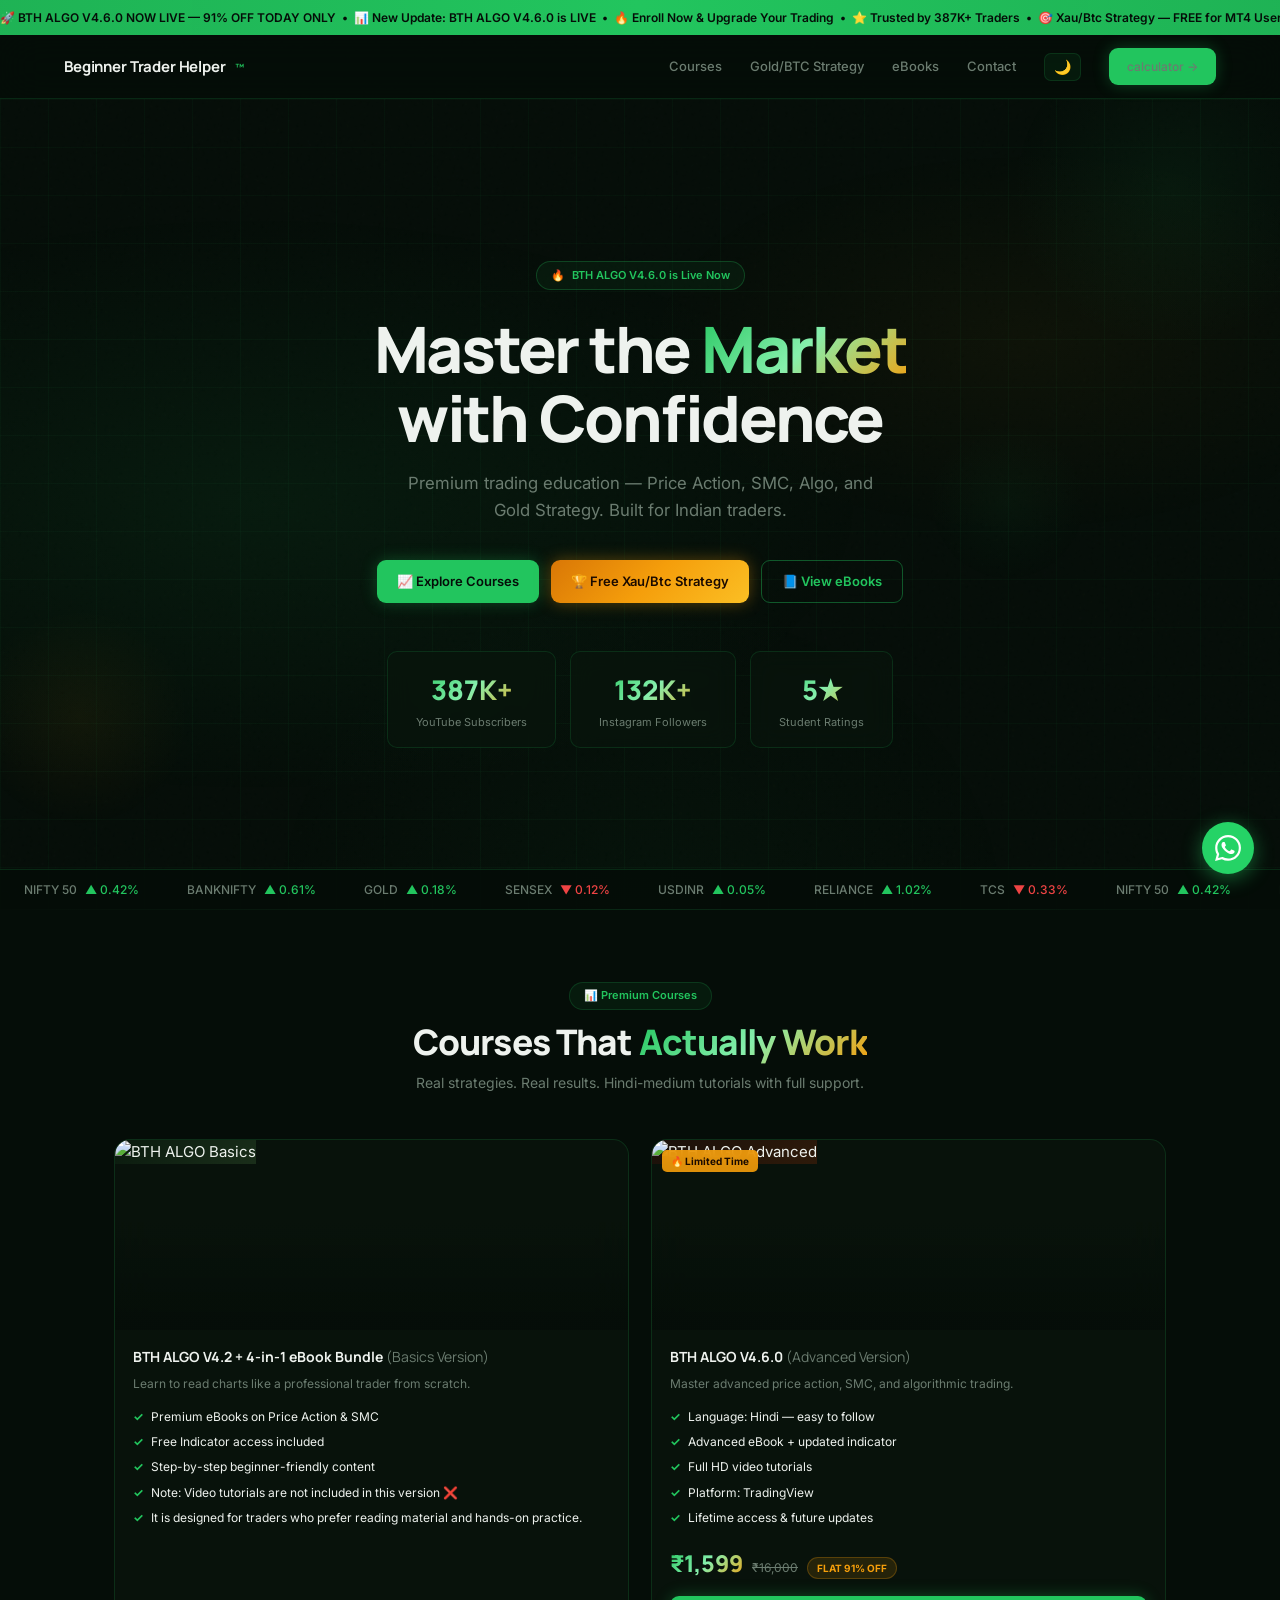
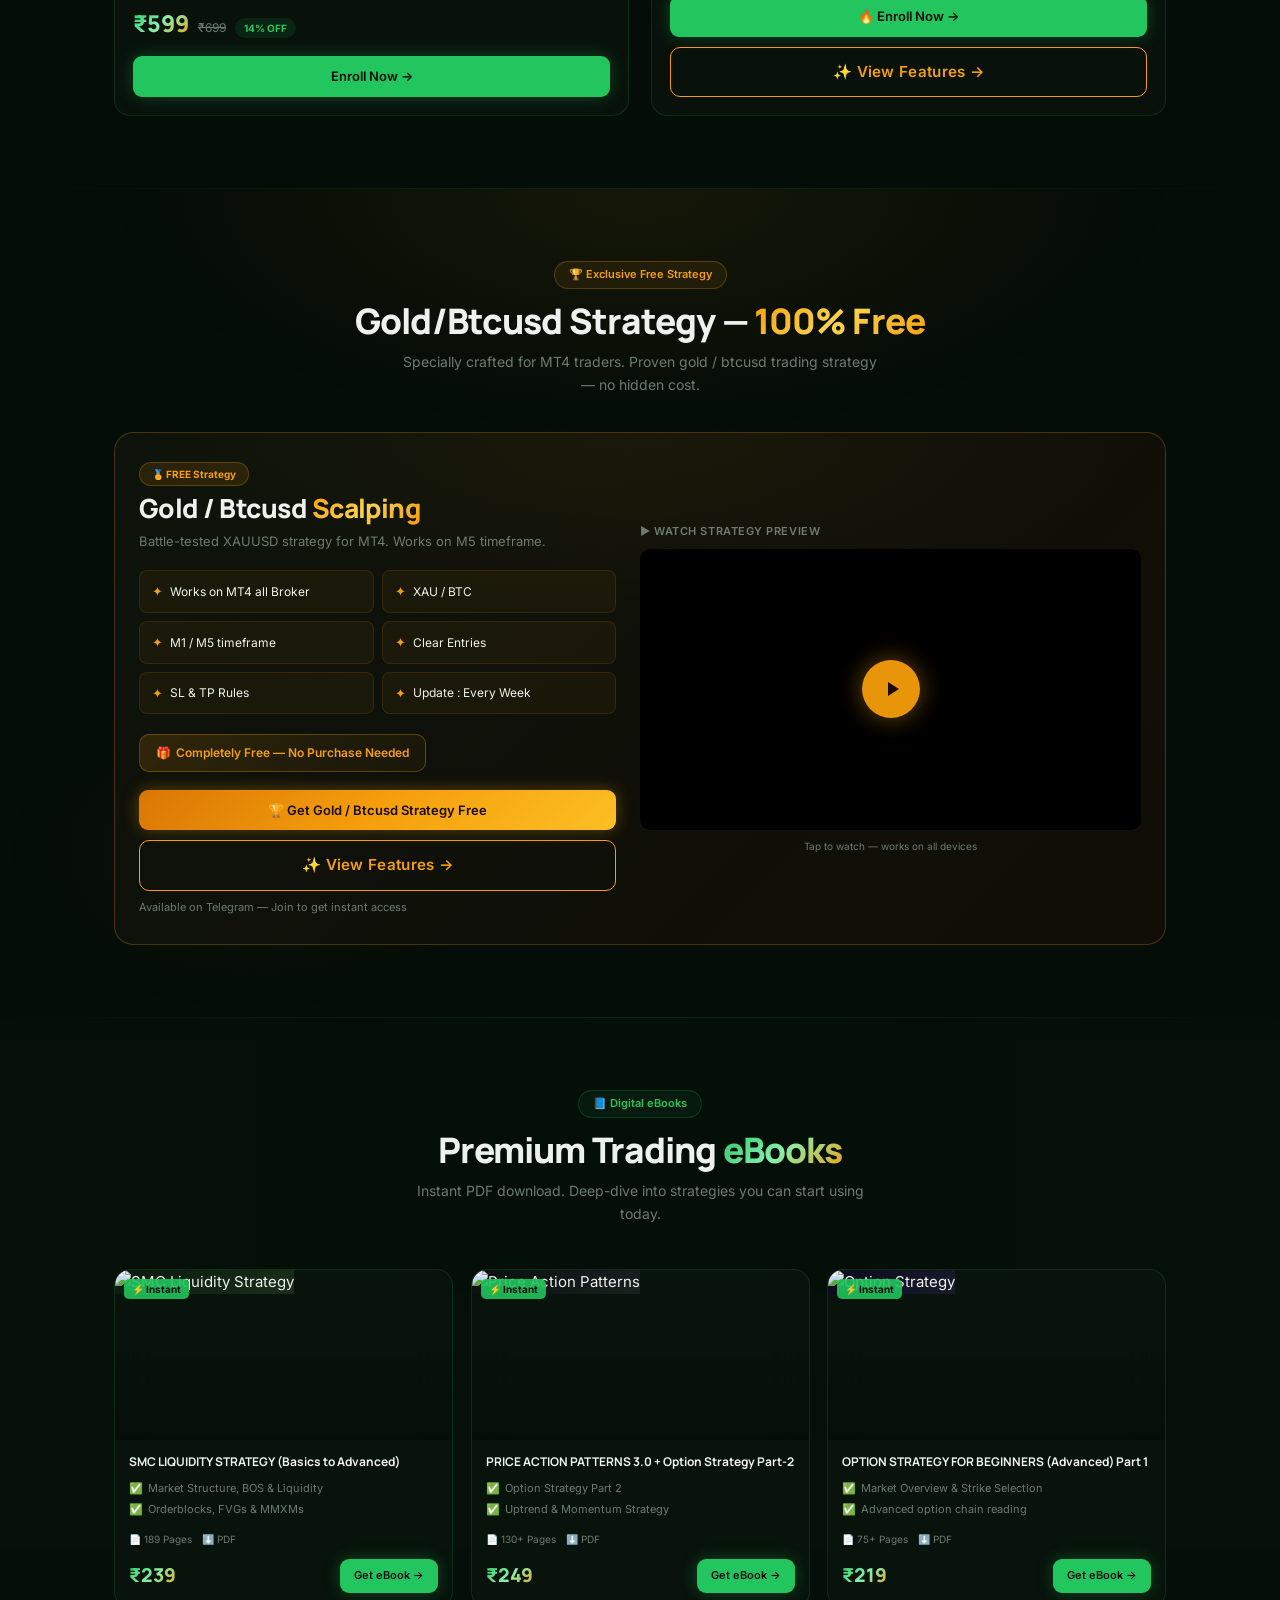
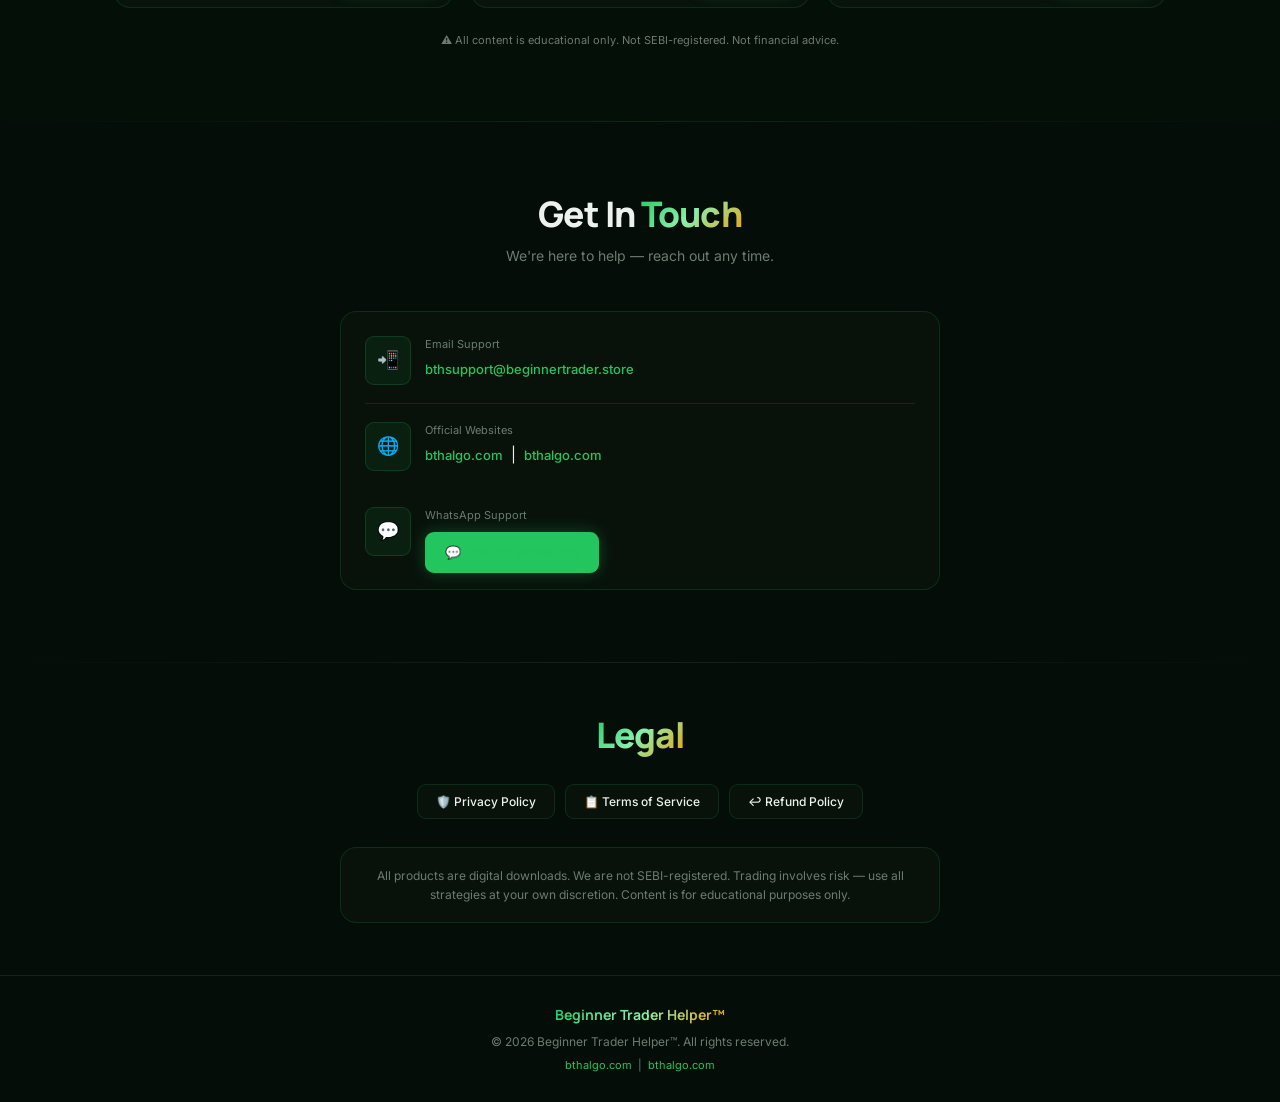
==== index.html @ bdf82eab "Update index.html" ====
<!DOCTYPE html>
<html lang="en" class="dark">
<head>
<meta charset="UTF-8">
<meta name="viewport" content="width=device-width, initial-scale=1.0, viewport-fit=cover">
<title>Beginner Trader Helper™ - Master the Market</title>
<meta name="description" content="Learn trading with premium courses and eBooks. Master Price Action, SMC strategies, and algo trading.">
<link rel="preconnect" href="https://fonts.googleapis.com">
<link href="https://fonts.googleapis.com/css2?family=Inter:wght@300;400;500;600;700;800&family=Manrope:wght@400;500;600;700;800&display=swap" rel="stylesheet">

<!-- Open Graph / Facebook -->
<meta property="og:type" content="website">
<meta property="og:url" content="https://bthalgo.com/">
<meta property="og:title" content="Beginner Trader Helper™ - Master the Market">
<meta property="og:description" content="Learn trading with premium courses and eBooks. Master Price Action, SMC strategies, and algo trading.">
<meta property="og:image" content="https://bthalgo.com/images/thumbnail.png">

<!-- Twitter -->
<meta property="twitter:card" content="summary_large_image">
<meta property="twitter:url" content="https://bthalgo.com/">
<meta property="twitter:title" content="Beginner Trader Helper™ - Master the Market">
<meta property="twitter:description" content="Learn trading with premium courses and eBooks. Master Price Action, SMC strategies, and algo trading.">
<meta property="twitter:image" content="https://bthalgo.com/images/thumbnail.png">

<style>
:root {
  --bg: #050d08;
  --bg2: #071009;
  --card: rgba(10,22,14,0.7);
  --border: rgba(34,197,94,0.15);
  --border-hover: rgba(34,197,94,0.4);
  --green: #22c55e;
  --green-dim: rgba(34,197,94,0.08);
  --green-glow: rgba(34,197,94,0.3);
  --gold: #f59e0b;
  --gold-dim: rgba(245,158,11,0.1);
  --gold-glow: rgba(245,158,11,0.35);
  --text: #eef2ee;
  --muted: #6b7c70;
  --radius: 1rem;
  --font-display: 'Manrope', sans-serif;
  --font-body: 'Inter', sans-serif;
}
*, *::before, *::after { box-sizing: border-box; margin: 0; padding: 0; }
html { scroll-behavior: smooth; }
body {
  background: var(--bg);
  color: var(--text);
  font-family: var(--font-body);
  font-size: 15px;
  line-height: 1.6;
  overflow-x: hidden;
}

/* ========= NOISE GRAIN OVERLAY ========= */
body::before {
  content:'';
  position: fixed;
  inset: 0;
  background-image: url("data:image/svg+xml,%3Csvg viewBox='0 0 256 256' xmlns='http://www.w3.org/2000/svg'%3E%3Cfilter id='noise'%3E%3CfeTurbulence type='fractalNoise' baseFrequency='0.9' numOctaves='4' stitchTiles='stitch'/%3E%3C/filter%3E%3Crect width='100%25' height='100%25' filter='url(%23noise)' opacity='0.035'/%3E%3C/svg%3E");
  pointer-events: none;
  z-index: 0;
  opacity: 0.5;
}

/* ========= GRID LINES BG ========= */
.grid-bg {
  background-image: linear-gradient(rgba(34,197,94,0.04) 1px, transparent 1px), linear-gradient(90deg, rgba(34,197,94,0.04) 1px, transparent 1px);
  background-size: 48px 48px;
}

/* ========= SCROLLBAR ========= */
::-webkit-scrollbar { width: 4px; }
::-webkit-scrollbar-track { background: var(--bg); }
::-webkit-scrollbar-thumb { background: var(--green); border-radius: 2px; }

/* ========= TYPOGRAPHY ========= */
.font-display { font-family: var(--font-display); }
.gradient-text {
  background: linear-gradient(135deg, var(--green), #86efac, var(--gold));
  -webkit-background-clip: text;
  background-clip: text;
  color: transparent;
}
.gold-text {
  background: linear-gradient(135deg, var(--gold), #fcd34d, #f59e0b);
  -webkit-background-clip: text;
  background-clip: text;
  color: transparent;
}

/* ========= ANNOUNCEMENT BAR ========= */
.ann-bar {
  background: linear-gradient(90deg, rgba(34,197,94,0.9), rgba(34,197,94,1), rgba(34,197,94,0.9));
  padding: 8px 0;
  font-size: 12px;
  font-weight: 600;
  color: #050d08;
  overflow: hidden;
  position: relative;
  z-index: 100;
}
.marquee-track {
  display: flex;
  animation: marquee 22s linear infinite;
  white-space: nowrap;
  width: max-content;
}
@keyframes marquee { from { transform: translateX(0); } to { transform: translateX(-50%); } }

/* ========= NAV ========= */
nav {
  position: sticky;
  top: 0;
  z-index: 90;
  background: rgba(5,13,8,0.85);
  backdrop-filter: blur(20px);
  -webkit-backdrop-filter: blur(20px);
  border-bottom: 1px solid var(--border);
}
.nav-inner {
  max-width: 1200px;
  margin: 0 auto;
  padding: 13px 24px;
  display: flex;
  align-items: center;
  justify-content: space-between;
}
.logo {
  font-family: var(--font-display);
  font-size: 15px;
  font-weight: 700;
  letter-spacing: -0.01em;
  text-decoration: none;
  display: flex;
  align-items: center;
  gap: 8px;
}
.logo-img {
  width: 32px;
  height: 32px;
  border-radius: 50%;
  object-fit: cover;
  border: 1px solid rgba(34,197,94,0.3);
  flex-shrink: 0;
}
.nav-links { display: flex; align-items: center; gap: 28px; }
.nav-links a { color: var(--muted); text-decoration: none; font-size: 13px; font-weight: 500; transition: color 0.2s; }
.nav-links a:hover { color: var(--green); }
.hamburger { display: none; background: none; border: 1px solid var(--border); padding: 7px 10px; border-radius: 8px; cursor: pointer; color: var(--text); font-size: 16px; }
.mobile-menu { display: none; flex-direction: column; gap: 14px; padding: 14px 24px 18px; border-top: 1px solid var(--border); }
.mobile-menu.open { display: flex; }
.mobile-menu a { color: var(--muted); text-decoration: none; font-size: 14px; }

/* ========= BUTTONS ========= */
.btn-primary {
  display: inline-flex; align-items: center; justify-content: center; gap: 7px;
  background: var(--green); color: #050d08;
  border: none; border-radius: 9px; padding: 10px 20px;
  font-family: var(--font-body); font-size: 13px; font-weight: 600;
  cursor: pointer; text-decoration: none;
  transition: all 0.25s cubic-bezier(0.34,1.56,0.64,1);
  box-shadow: 0 0 16px rgba(34,197,94,0.3);
}
.btn-primary:hover { transform: translateY(-2px) scale(1.02); box-shadow: 0 0 32px rgba(34,197,94,0.5); }
.btn-outline {
  display: inline-flex; align-items: center; justify-content: center; gap: 7px;
  background: transparent; color: var(--green);
  border: 1px solid rgba(34,197,94,0.4); border-radius: 9px; padding: 10px 20px;
  font-family: var(--font-body); font-size: 13px; font-weight: 600;
  cursor: pointer; text-decoration: none;
  transition: all 0.25s;
}
.btn-outline:hover { background: rgba(34,197,94,0.08); border-color: var(--green); transform: translateY(-2px); }
.btn-gold {
  display: inline-flex; align-items: center; justify-content: center; gap: 7px;
  background: linear-gradient(135deg, #d97706, #f59e0b, #fbbf24);
  color: #1a0a00; border: none; border-radius: 9px; padding: 10px 20px;
  font-family: var(--font-body); font-size: 13px; font-weight: 600;
  cursor: pointer; text-decoration: none;
  transition: all 0.25s cubic-bezier(0.34,1.56,0.64,1);
  box-shadow: 0 0 16px rgba(245,158,11,0.35);
  width: 100%;
}
.btn-gold:hover { transform: translateY(-2px) scale(1.02); box-shadow: 0 0 32px rgba(245,158,11,0.6); }

/* ========= GLASS CARD ========= */
.glass {
  background: var(--card);
  backdrop-filter: blur(20px);
  -webkit-backdrop-filter: blur(20px);
  border: 1px solid var(--border);
  border-radius: var(--radius);
}
.glass-hover {
  background: var(--card);
  backdrop-filter: blur(20px);
  -webkit-backdrop-filter: blur(20px);
  border: 1px solid var(--border);
  border-radius: var(--radius);
  transition: all 0.4s cubic-bezier(0.25,0.46,0.45,0.94);
  will-change: transform;
}
.glass-hover:hover {
  border-color: var(--border-hover);
  transform: translateY(-5px);
  box-shadow: 0 16px 48px rgba(34,197,94,0.12), 0 0 0 1px rgba(34,197,94,0.08);
}

/* ========= SECTION ========= */
.section { padding: 72px 0; position: relative; }
.section-inner { max-width: 1100px; margin: 0 auto; padding: 0 24px; }
.section-title {
  font-family: var(--font-display);
  font-size: clamp(1.6rem, 3.5vw, 2.2rem);
  font-weight: 800;
  margin-bottom: 10px;
  line-height: 1.15;
  letter-spacing: -0.025em;
}
.section-sub { color: var(--muted); font-size: 14px; max-width: 480px; }

/* ========= HERO ========= */
.hero {
  position: relative;
  min-height: 90vh;
  display: flex;
  align-items: center;
  justify-content: center;
  overflow: hidden;
}
.hero-mesh {
  position: absolute; inset: 0; z-index: 0;
  background:
    radial-gradient(ellipse 80% 60% at 20% 50%, rgba(34,197,94,0.07) 0%, transparent 60%),
    radial-gradient(ellipse 50% 40% at 80% 30%, rgba(245,158,11,0.04) 0%, transparent 60%),
    radial-gradient(ellipse 60% 80% at 50% 100%, rgba(34,197,94,0.03) 0%, transparent 50%);
}
.orb {
  position: absolute; border-radius: 50%; pointer-events: none;
  animation: float-orb 8s ease-in-out infinite;
}
.orb1 { width: 320px; height: 320px; top:-70px; right:-50px; background: radial-gradient(circle, rgba(34,197,94,0.06), transparent 70%); animation-delay: 0s; }
.orb2 { width: 220px; height: 220px; bottom: 10%; left: -30px; background: radial-gradient(circle, rgba(245,158,11,0.05), transparent 70%); animation-delay: -3s; }
.orb3 { width: 160px; height: 160px; top:40%; right: 15%; background: radial-gradient(circle, rgba(34,197,94,0.04), transparent 70%); animation-delay: -5s; }
@keyframes float-orb {
  0%,100% { transform: translateY(0) scale(1); }
  33% { transform: translateY(-18px) scale(1.03); }
  66% { transform: translateY(8px) scale(0.97); }
}
.ticker-strip {
  position: absolute; bottom: 0; left: 0; right: 0;
  background: rgba(5,13,8,0.9); border-top: 1px solid var(--border);
  padding: 10px 0; overflow: hidden;
}
.ticker-inner { display: flex; animation: marquee 18s linear infinite; width: max-content; white-space: nowrap; }
.ticker-item { display: inline-flex; align-items: center; gap: 8px; padding: 0 24px; font-size: 12px; font-weight: 500; color: var(--muted); }
.ticker-item .up { color: var(--green); }
.ticker-item .down { color: #ef4444; }

.hero-content { position: relative; z-index: 2; text-align: center; padding: 0 24px; max-width: 780px; }
.badge-new {
  display: inline-flex; align-items: center; gap: 7px;
  border: 1px solid rgba(34,197,94,0.25);
  background: rgba(34,197,94,0.06);
  border-radius: 100px; padding: 5px 14px;
  font-size: 11px; font-weight: 600; color: var(--green);
  margin-bottom: 24px;
  animation: pulse-badge 3s ease-in-out infinite;
}
@keyframes pulse-badge {
  0%,100% { box-shadow: 0 0 0 0 rgba(34,197,94,0.25); }
  50% { box-shadow: 0 0 0 6px rgba(34,197,94,0); }
}
.hero-h1 {
  font-family: var(--font-display);
  font-size: clamp(2.2rem, 5.5vw, 4rem);
  font-weight: 800;
  line-height: 1.08;
  letter-spacing: -0.035em;
  margin-bottom: 18px;
}
.hero-sub {
  font-size: clamp(0.9rem, 2vw, 1.05rem);
  color: var(--muted);
  font-weight: 400;
  margin-bottom: 12px;
  max-width: 500px;
  margin-left: auto; margin-right: auto;
}
.hero-quote { font-size: 13px; color: var(--muted); font-style: italic; margin-bottom: 36px; opacity: 0.75; }
.hero-ctas { display: flex; flex-wrap: wrap; gap: 12px; justify-content: center; margin-bottom: 48px; }
.hero-stats { display: flex; flex-wrap: wrap; gap: 14px; justify-content: center; }
.stat-card {
  background: rgba(10,22,14,0.55);
  border: 1px solid var(--border);
  border-radius: 10px;
  padding: 16px 28px;
  text-align: center;
  backdrop-filter: blur(12px);
  -webkit-backdrop-filter: blur(12px);
}
.stat-num { font-family: var(--font-display); font-size: 1.7rem; font-weight: 800; }
.stat-label { font-size: 11px; color: var(--muted); margin-top: 2px; }

/* ========= COURSES ========= */
.courses-grid {
  display: grid;
  grid-template-columns: repeat(2, 1fr);
  gap: 22px;
  margin-top: 44px;
}
.course-card { display: flex; flex-direction: column; overflow: hidden; }
.course-img { position: relative; overflow: hidden; height: 190px; }
.course-img img { width: 100%; height: 100%; object-fit: cover; transition: transform 0.5s ease; }
.course-card:hover .course-img img { transform: scale(1.05); }
.course-img::after { content:''; position:absolute; inset:0; background:linear-gradient(to top, rgba(5,13,8,0.9) 0%, transparent 60%); }
.course-badge {
  position: absolute; top: 10px; left: 10px; z-index: 1;
  background: rgba(245,158,11,0.9); color: #1a0a00;
  border-radius: 5px; padding: 3px 9px; font-size: 10px; font-weight: 700;
  backdrop-filter: blur(4px);
}
.course-body { padding: 18px; flex: 1; display: flex; flex-direction: column; }
.course-title { font-family: var(--font-display); font-size: 14px; font-weight: 700; margin-bottom: 7px; line-height: 1.35; }
.course-desc { font-size: 12px; color: var(--muted); margin-bottom: 14px; }
.feature-list { list-style: none; margin-bottom: 18px; display: flex; flex-direction: column; gap: 6px; }
.feature-list li { font-size: 12px; display: flex; gap: 7px; align-items: flex-start; }
.feature-list li::before { content:'✓'; color: var(--green); font-weight: 700; flex-shrink: 0; }
.price-row { margin-top: auto; display: flex; align-items: baseline; gap: 9px; margin-bottom: 14px; flex-wrap: wrap; }
.price-now { font-family: var(--font-display); font-size: 1.45rem; font-weight: 800; }
.price-old { font-size: 12px; color: var(--muted); text-decoration: line-through; }
.discount-pill { background: rgba(34,197,94,0.1); color: var(--green); border-radius: 100px; padding: 2px 9px; font-size: 10px; font-weight: 700; }

/* ========= GOLD FREE SECTION ========= */
.gold-section { padding: 72px 0; position: relative; overflow: hidden; }
.gold-bg {
  position: absolute; inset: 0; z-index: 0;
  background:
    radial-gradient(ellipse 70% 50% at 50% 0%, rgba(245,158,11,0.07) 0%, transparent 60%),
    radial-gradient(ellipse 40% 40% at 20% 80%, rgba(245,158,11,0.04) 0%, transparent 50%);
}
.gold-card {
  background: linear-gradient(135deg, rgba(15,20,12,0.9), rgba(18,14,8,0.9));
  border: 1px solid rgba(245,158,11,0.25);
  border-radius: 1.2rem;
  overflow: hidden;
  position: relative;
  transition: all 0.4s ease;
}
.gold-card::before {
  content:'';
  position: absolute; inset: 0;
  background: radial-gradient(ellipse 80% 60% at 50% 0%, rgba(245,158,11,0.05) 0%, transparent 60%);
  pointer-events: none;
}
.gold-card:hover { border-color: rgba(245,158,11,0.4); box-shadow: 0 16px 48px rgba(245,158,11,0.1); transform: translateY(-3px); }
.gold-tag {
  display: inline-flex; align-items: center; gap: 5px;
  background: rgba(245,158,11,0.12); border: 1px solid rgba(245,158,11,0.25);
  border-radius: 100px; padding: 3px 12px; font-size: 10px; font-weight: 700; color: var(--gold);
  margin-bottom: 7px;
}
.gold-title { font-family: var(--font-display); font-size: clamp(1.25rem,2.5vw,1.65rem); font-weight: 800; line-height: 1.15; letter-spacing: -0.02em; }
.gold-desc { font-size: 13px; color: var(--muted); margin: 8px 0 0; }

/* ========= GOLD CARD INNER GRID ========= */
.gold-inner-grid {
  display: grid;
  grid-template-columns: 1fr 1fr;
  gap: 0;
}
.gold-left { padding: 28px 24px; }
.gold-right { padding: 24px 24px 24px 0; display: flex; flex-direction: column; justify-content: center; }

.video-container {
  position: relative; width: 100%;
  border-radius: 10px; overflow: hidden;
  background: #000;
  aspect-ratio: 16 / 9;
}
.video-thumbnail { position: relative; cursor: pointer; width: 100%; height: 100%; }
.video-thumbnail img {
  width: 100%; height: 100%; object-fit: cover;
  display: block;
  transition: transform 0.3s ease, brightness 0.3s ease;
}
.video-thumbnail:hover img { transform: scale(1.02); filter: brightness(0.8); }
.play-btn {
  position: absolute; top: 50%; left: 50%; transform: translate(-50%,-50%);
  width: 58px; height: 58px; border-radius: 50%;
  background: rgba(245,158,11,0.95);
  display: flex; align-items: center; justify-content: center;
  transition: all 0.25s cubic-bezier(0.34,1.56,0.64,1);
  box-shadow: 0 0 24px rgba(245,158,11,0.45);
}
.play-btn svg { width: 24px; height: 24px; fill: #1a0a00; margin-left: 3px; }
.video-thumbnail:hover .play-btn { transform: translate(-50%,-50%) scale(1.08); box-shadow: 0 0 40px rgba(245,158,11,0.7); }
.video-iframe { position: absolute; inset: 0; width: 100%; height: 100%; border: 0; }

.gold-features-grid { display: grid; grid-template-columns: repeat(2, 1fr); gap: 8px; }
.gold-feat {
  background: rgba(245,158,11,0.05); border: 1px solid rgba(245,158,11,0.12);
  border-radius: 8px; padding: 10px 12px;
  font-size: 12px; display: flex; align-items: center; gap: 7px;
}
.gold-feat .check { color: var(--gold); font-size: 13px; flex-shrink: 0; }
.free-badge {
  display: inline-flex; align-items: center; gap: 5px;
  background: linear-gradient(135deg, rgba(245,158,11,0.15), rgba(245,158,11,0.04));
  border: 1px solid rgba(245,158,11,0.3);
  border-radius: 10px; padding: 8px 16px;
  font-size: 12px; font-weight: 600; color: var(--gold);
  width: fit-content;
}
.gold-view-features {
  display: block;
  width: 100%;
  text-align: center;
  margin-top: 10px;
  padding: 12px 20px;
  border-radius: 10px;
  font-weight: 600;
  font-size: 0.95rem;
  background: transparent;
  border: 1.5px solid var(--gold);
  color: var(--gold);
  text-decoration: none;
  transition: all 0.3s ease;
  letter-spacing: 0.3px;
  box-sizing: border-box;
}
.gold-view-features:hover {
  background: rgba(245,158,11,0.12);
  transform: translateY(-2px);
  box-shadow: 0 4px 15px rgba(245,158,11,0.15);
}

/* ========= EBOOKS ========= */
.ebooks-grid {
  display: grid;
  grid-template-columns: repeat(3, 1fr);
  gap: 18px;
  margin-top: 44px;
}
.ebook-card { display: flex; flex-direction: column; overflow: hidden; }
.ebook-img { position: relative; height: 170px; overflow: hidden; }
.ebook-img img { width: 100%; height: 100%; object-fit: cover; transition: transform 0.5s ease; }
.ebook-card:hover .ebook-img img { transform: scale(1.06); }
.ebook-img::after { content:''; position:absolute; inset:0; background:linear-gradient(to top, rgba(5,13,8,0.85) 0%, transparent 60%); }
.ebook-instant {
  position: absolute; top: 9px; left: 9px; z-index: 1;
  background: rgba(34,197,94,0.9); color: #050d08;
  border-radius: 5px; padding: 2px 8px; font-size: 10px; font-weight: 700;
}
.ebook-body { padding: 14px; flex: 1; display: flex; flex-direction: column; }
.ebook-title { font-family: var(--font-display); font-size: 12px; font-weight: 700; margin-bottom: 9px; line-height: 1.4; }
.ebook-feats { list-style: none; margin-bottom: 12px; display: flex; flex-direction: column; gap: 4px; }
.ebook-feats li { font-size: 11px; color: var(--muted); display: flex; gap: 5px; }
.ebook-feats li::before { content:'✅'; flex-shrink: 0; }
.ebook-meta { display: flex; gap: 10px; font-size: 10px; color: var(--muted); margin-bottom: 12px; }
.ebook-footer { margin-top: auto; display: flex; align-items: center; justify-content: space-between; }
.ebook-price { font-family: var(--font-display); font-size: 1.2rem; font-weight: 800; }

/* ========= CONTACT ========= */
.contact-card { max-width: 600px; margin: 44px auto 0; }
.contact-row { display: flex; align-items: flex-start; gap: 14px; padding: 18px 0; }
.contact-row + .contact-row { border-top: 1px solid var(--border); }
.contact-icon { background: rgba(34,197,94,0.08); border: 1px solid rgba(34,197,94,0.18); border-radius: 9px; padding: 9px 11px; font-size: 18px; flex-shrink: 0; }
.contact-label { font-size: 11px; color: var(--muted); margin-bottom: 3px; }
.contact-val a { color: var(--green); text-decoration: none; font-size: 13px; font-weight: 500; }
.contact-val a:hover { text-decoration: underline; }
.contact-val p { font-size: 12px; color: var(--muted); }

/* ========= LEGAL ========= */
.legal-btns { display: flex; flex-wrap: wrap; justify-content: center; gap: 10px; margin: 28px 0; }
.legal-btn {
  background: var(--card); border: 1px solid var(--border);
  border-radius: 9px; padding: 9px 18px;
  font-size: 12px; font-weight: 500; color: var(--text);
  cursor: pointer; font-family: var(--font-body);
  transition: all 0.2s;
}
.legal-btn:hover { border-color: rgba(34,197,94,0.35); color: var(--green); }

/* ========= MODAL ========= */
.modal-overlay {
  position: fixed; inset: 0; z-index: 999;
  background: rgba(0,0,0,0.8);
  backdrop-filter: blur(8px);
  display: flex; align-items: center; justify-content: center;
  padding: 20px;
  opacity: 0; pointer-events: none;
  transition: opacity 0.3s ease;
}
.modal-overlay.open { opacity: 1; pointer-events: all; }
.modal-box {
  background: #0a1610;
  border: 1px solid var(--border);
  border-radius: 1rem;
  padding: 24px;
  max-width: 460px;
  width: 100%;
  position: relative;
  transform: scale(0.93) translateY(16px);
  transition: transform 0.3s cubic-bezier(0.34,1.56,0.64,1);
}
.modal-overlay.open .modal-box { transform: scale(1) translateY(0); }
.modal-close {
  position: absolute; top: 12px; right: 12px;
  background: rgba(255,255,255,0.04); border: 1px solid var(--border);
  border-radius: 7px; padding: 3px 9px; cursor: pointer;
  color: var(--muted); font-size: 14px; font-family: var(--font-body);
  transition: all 0.2s;
}
.modal-close:hover { color: var(--text); border-color: rgba(255,255,255,0.2); }

/* ========= OFFER POPUP ========= */
.offer-modal .modal-box {
  background: #080f0a;
  border: 1px solid rgba(34,197,94,0.2);
  max-width: 360px;
  padding: 22px 22px 20px;
  text-align: center;
}
.offer-shimmer {
  position: absolute; top: 0; left: -100%; width: 60%; height: 100%;
  background: linear-gradient(90deg, transparent, rgba(34,197,94,0.04), transparent);
  animation: shimmer 3s ease-in-out infinite;
}
@keyframes shimmer { to { left: 150%; } }
.offer-badge {
  display: inline-flex; align-items: center; gap: 5px;
  background: rgba(34,197,94,0.08); border: 1px solid rgba(34,197,94,0.2);
  border-radius: 100px; padding: 4px 12px; font-size: 10px; font-weight: 700; color: var(--green);
  margin-bottom: 12px;
}
.offer-title {
  font-family: var(--font-display);
  font-size: 1.25rem;
  font-weight: 800;
  margin-bottom: 4px;
  line-height: 1.2;
}
.offer-price-row { display: flex; align-items: baseline; justify-content: center; gap: 10px; margin: 12px 0 4px; }
.offer-price-now { font-family: var(--font-display); font-size: 1.8rem; font-weight: 800; }
.offer-price-old { font-size: 0.9rem; color: var(--muted); text-decoration: line-through; }
.offer-pill {
  background: rgba(245,158,11,0.1); border: 1px solid rgba(245,158,11,0.25);
  color: var(--gold); border-radius: 100px; padding: 3px 11px;
  font-size: 10px; font-weight: 700; display: inline-block; margin-bottom: 14px;
}
.offer-desc { font-size: 12px; color: var(--muted); margin-bottom: 14px; line-height: 1.5; }
.countdown { display: flex; justify-content: center; gap: 8px; margin-bottom: 16px; }
.countdown-cell {
  background: rgba(34,197,94,0.06); border: 1px solid rgba(34,197,94,0.15);
  border-radius: 7px; padding: 7px 10px; text-align: center; min-width: 46px;
}
.countdown-num { font-family: var(--font-display); font-size: 1.1rem; font-weight: 800; color: var(--green); line-height: 1; }
.countdown-lbl { font-size: 9px; color: var(--muted); margin-top: 2px; text-transform: uppercase; letter-spacing: 0.04em; }
.offer-actions { display: flex; flex-direction: column; gap: 8px; }
.offer-dismiss { margin-top: 10px; font-size: 11px; color: var(--muted); cursor: pointer; }
.offer-dismiss:hover { color: var(--text); }

/* ========= WHATSAPP FLOAT ========= */
.wa-float {
  position: fixed; bottom: 26px; right: 26px; z-index: 80;
  width: 52px; height: 52px; border-radius: 50%;
  background: #25D366;
  display: flex; align-items: center; justify-content: center;
  cursor: pointer; text-decoration: none;
  box-shadow: 0 4px 20px rgba(37,211,102,0.45);
  animation: wa-bounce 2.4s cubic-bezier(0.28,0.84,0.42,1) infinite;
}
.wa-float:hover { animation: none; transform: scale(1.12); box-shadow: 0 6px 30px rgba(37,211,102,0.65); }
.wa-float svg { width: 26px; height: 26px; fill: white; }
.wa-tooltip {
  position: absolute; right: 64px; top: 50%; transform: translateY(-50%);
  background: rgba(10,22,14,0.95); border: 1px solid rgba(37,211,102,0.25);
  border-radius: 7px; padding: 6px 11px;
  font-size: 11px; font-weight: 600; color: var(--text);
  white-space: nowrap; opacity: 0; pointer-events: none;
  transition: opacity 0.2s;
}
.wa-float:hover .wa-tooltip { opacity: 1; }
@keyframes wa-bounce {
  0%,100% { transform: translateY(0) scale(1); }
  20% { transform: translateY(-10px) scale(1.05); }
  40% { transform: translateY(-3px) scale(0.97); }
  60% { transform: translateY(-7px) scale(1.02); }
  80% { transform: translateY(-2px) scale(0.99); }
}

/* ========= DIVIDERS ========= */
.section-divider { height: 1px; background: linear-gradient(90deg, transparent, var(--border), transparent); margin: 0; }

/* ========= FOOTER ========= */
footer {
  border-top: 1px solid var(--border);
  padding: 28px 24px;
  text-align: center;
  font-size: 12px;
  color: var(--muted);
}
footer a { color: var(--green); text-decoration: none; }
footer a:hover { text-decoration: underline; }

/* ========= ANIMATIONS ========= */
.fade-up { opacity: 0; transform: translateY(24px); transition: opacity 0.6s ease, transform 0.6s ease; }
.fade-up.visible { opacity: 1; transform: translateY(0); }
.fade-up-d1 { transition-delay: 0.1s; }
.fade-up-d2 { transition-delay: 0.2s; }
.fade-up-d3 { transition-delay: 0.3s; }
.fade-up-d4 { transition-delay: 0.4s; }

/* ========= RESPONSIVE — TABLET (max 1024px) ========= */
@media (max-width: 1024px) {
  .courses-grid { grid-template-columns: repeat(2, 1fr); }
  .ebooks-grid { grid-template-columns: repeat(3, 1fr); }
  .gold-features-grid { grid-template-columns: repeat(2, 1fr); }
}

/* ========= RESPONSIVE — TABLET (max 768px) ========= */
@media (max-width: 768px) {
  .nav-links { display: none; }
  .hamburger { display: block; }
  .hero-h1 { font-size: 2.2rem; }
  .courses-grid { grid-template-columns: 1fr; }
  .ebooks-grid { grid-template-columns: repeat(2, 1fr); }
  .section { padding: 52px 0; }
  .gold-inner-grid { grid-template-columns: 1fr; }
  .gold-right { padding: 0 24px 24px !important; }
  .gold-features-grid { grid-template-columns: repeat(2, 1fr); }
  .countdown-cell { min-width: 42px; padding: 6px 8px; }
}

/* ========= RESPONSIVE — MOBILE (max 480px) ========= */
@media (max-width: 480px) {
  .hero-h1 { font-size: 1.9rem; }
  .stat-card { padding: 12px 18px; }
  .stat-num { font-size: 1.5rem; }
  .ebooks-grid { grid-template-columns: 1fr; }
  .courses-grid { grid-template-columns: 1fr; }
  .gold-features-grid { grid-template-columns: 1fr 1fr; }
  .offer-modal .modal-box { max-width: calc(100vw - 32px); padding: 18px; }
}

/* ========= LIGHT THEME ========= */
html.light {
  --bg: #f0f4f0;
  --bg2: #e8ece8;
  --card: rgba(255,255,255,0.8);
  --border: rgba(34,197,94,0.2);
  --border-hover: rgba(34,197,94,0.5);
  --green-dim: rgba(34,197,94,0.06);
  --text: #0f1f14;
  --muted: #5a7060;
}
html.light body { background: var(--bg); }
html.light .hero-mesh {
  background:
    radial-gradient(ellipse 80% 60% at 20% 50%, rgba(34,197,94,0.05) 0%, transparent 60%),
    radial-gradient(ellipse 50% 40% at 80% 30%, rgba(245,158,11,0.03) 0%, transparent 60%);
}
html.light nav { background: rgba(240,244,240,0.92); }
html.light .modal-box { background: #f8faf8; }
html.light .offer-modal .modal-box { background: #f2f8f3; border-color: rgba(34,197,94,0.25); }
html.light .gold-card { background: linear-gradient(135deg, rgba(255,252,240,0.95), rgba(255,248,220,0.9)); }
html.light .ticker-strip { background: rgba(240,244,240,0.95); }
html.light footer { background: var(--bg); }
</style>
</head>
<body>

<!-- ANNOUNCEMENT BAR -->
<div class="ann-bar">
  <div class="marquee-track">
    <span>🚀&nbsp;BTH ALGO V4.6.0 NOW LIVE — 91% OFF TODAY ONLY &nbsp;•&nbsp; 📊 New Update: BTH ALGO V4.6.0 is LIVE &nbsp;•&nbsp; 🔥 Enroll Now & Upgrade Your Trading &nbsp;•&nbsp; ⭐ Trusted by 387K+ Traders &nbsp;•&nbsp; 🎯 Xau/Btc Strategy — FREE for MT4 Users &nbsp;•&nbsp; 🚀&nbsp;BTH ALGO V4.6.0 NOW LIVE — 91% OFF TODAY ONLY &nbsp;•&nbsp; 📊 New Update: BTH ALGO V4.6.0 is LIVE &nbsp;•&nbsp; 🔥 Enroll Now & Upgrade Your Trading &nbsp;•&nbsp; ⭐ Trusted by 387K+ Traders &nbsp;•&nbsp; 🎯 Xau/Btc Strategy — FREE for MT4 Users &nbsp;•&nbsp;</span>
  </div>
</div>

<!-- NAV -->
<nav>
  <div class="nav-inner">
    <a href="#" class="logo">
      <img src="https://iili.io/KDmPb5B.jpg" alt="BTH Logo" class="logo-img" onerror="this.style.display='none'">
      <span style="color:var(--text);">Beginner Trader Helper</span><span style="color:var(--green);font-size:10px;vertical-align:super;margin-left:1px;">™</span>
    </a>
    <div class="nav-links">
      <a href="#courses">Courses</a>
      <a href="#gold-strategy">Gold/BTC Strategy</a>
      <a href="#ebooks">eBooks</a>
      <a href="#contact">Contact</a>
      <button id="themeToggle" onclick="toggleTheme()" style="background:rgba(34,197,94,0.07);border:1px solid var(--border);border-radius:7px;padding:5px 9px;cursor:pointer;color:var(--text);font-size:14px;">🌙</button>
      <a href="https://bthalgo.com/calculator/" class="btn-primary" style="padding:9px 18px;font-size:12px;">calculator →</a>
    </div>
    <button class="hamburger" onclick="toggleMenu()" aria-label="Menu">☰</button>
  </div>
  <div class="mobile-menu" id="mobileMenu">
    <a href="#courses" onclick="closeMenu()">📈 Courses</a>
    <a href="#gold-strategy" onclick="closeMenu()">🏆 Gold/BTC Strategy</a>
    <a href="#ebooks" onclick="closeMenu()">📘 eBooks</a>
    <a href="#contact" onclick="closeMenu()">✉️ Contact</a>
    <div style="display:flex;gap:10px;align-items:center;">
      <button id="themeToggleMob" onclick="toggleTheme()" style="background:rgba(34,197,94,0.07);border:1px solid var(--border);border-radius:7px;padding:7px 11px;cursor:pointer;color:var(--text);font-size:14px;">🌙</button>
      <a href="https://bthalgo.com/calculator/" class="btn-primary" style="padding:9px 18px;font-size:12px;">calculator →</a>
    </div>
  </div>
</nav>

<!-- HERO -->
<section class="hero grid-bg">
  <div class="hero-mesh"></div>
  <div class="orb orb1"></div>
  <div class="orb orb2"></div>
  <div class="orb orb3"></div>
  <div class="hero-content">
    <div class="badge-new fade-up">
      <span>🔥</span> BTH ALGO V4.6.0 is Live Now
    </div>
    <h1 class="hero-h1 fade-up fade-up-d1">
      Master the <span class="gradient-text">Market</span><br>with Confidence
    </h1>
    <p class="hero-sub fade-up fade-up-d2">Premium trading education — Price Action, SMC, Algo, and Gold Strategy. Built for Indian traders.</p>
    <p class="hero-quote fade-up fade-up-d3"></p>
    <div class="hero-ctas fade-up fade-up-d4">
      <a href="#courses" class="btn-primary">📈 Explore Courses</a>
      <a href="#gold-strategy" class="btn-gold" style="width:auto;">🏆 Free Xau/Btc Strategy</a>
      <a href="#ebooks" class="btn-outline">📘 View eBooks</a>
    </div>
    <div class="hero-stats fade-up fade-up-d4">
      <div class="stat-card">
        <div class="stat-num gradient-text" id="countSubs">0</div>
        <div class="stat-label">YouTube Subscribers</div>
      </div>
      <div class="stat-card">
        <div class="stat-num gradient-text" id="countFollowers">0</div>
        <div class="stat-label">Instagram Followers</div>
      </div>
      <div class="stat-card">
        <div class="stat-num gradient-text">5★</div>
        <div class="stat-label">Student Ratings</div>
      </div>
    </div>
  </div>
  <!-- TICKER -->
  <div class="ticker-strip">
    <div class="ticker-inner">
      <span class="ticker-item">NIFTY 50 <span class="up">▲ 0.42%</span></span>
      <span class="ticker-item">BANKNIFTY <span class="up">▲ 0.61%</span></span>
      <span class="ticker-item">GOLD <span class="up">▲ 0.18%</span></span>
      <span class="ticker-item">SENSEX <span class="down">▼ 0.12%</span></span>
      <span class="ticker-item">USDINR <span class="up">▲ 0.05%</span></span>
      <span class="ticker-item">RELIANCE <span class="up">▲ 1.02%</span></span>
      <span class="ticker-item">TCS <span class="down">▼ 0.33%</span></span>
      <span class="ticker-item">NIFTY 50 <span class="up">▲ 0.42%</span></span>
      <span class="ticker-item">BANKNIFTY <span class="up">▲ 0.61%</span></span>
      <span class="ticker-item">GOLD <span class="up">▲ 0.18%</span></span>
      <span class="ticker-item">SENSEX <span class="down">▼ 0.12%</span></span>
      <span class="ticker-item">USDINR <span class="up">▲ 0.05%</span></span>
      <span class="ticker-item">RELIANCE <span class="up">▲ 1.02%</span></span>
      <span class="ticker-item">TCS <span class="down">▼ 0.33%</span></span>
    </div>
  </div>
</section>

<div class="section-divider"></div>

<!-- COURSES -->
<section class="section" id="courses">
  <div class="section-inner">
    <div class="text-center fade-up" style="text-align:center;margin-bottom:8px;">
      <span style="display:inline-block;background:rgba(34,197,94,0.07);border:1px solid rgba(34,197,94,0.18);border-radius:100px;padding:4px 14px;font-size:11px;font-weight:600;color:var(--green);margin-bottom:12px;">📊 Premium Courses</span>
      <h2 class="section-title">Courses That <span class="gradient-text">Actually Work</span></h2>
      <p class="section-sub" style="margin:0 auto;">Real strategies. Real results. Hindi-medium tutorials with full support.</p>
    </div>
    <div class="courses-grid">
      <!-- COURSE 1 -->
      <div class="glass-hover course-card fade-up fade-up-d1">
        <div class="course-img">
          <img src="https://i.postimg.cc/q72LZwhc/2.jpg" alt="BTH ALGO Basics" loading="lazy" onerror="this.style.background='linear-gradient(135deg,#0a1a0e,#1a2e1a)';this.removeAttribute('src')">
        </div>
        <div class="course-body">
          <h3 class="course-title">BTH ALGO V4.2 + 4-in-1 eBook Bundle <span style="color:var(--muted);font-weight:400;">(Basics Version)</span></h3>
          <p class="course-desc">Learn to read charts like a professional trader from scratch.</p>
          <ul class="feature-list">
            <li>Premium eBooks on Price Action & SMC</li>
            <li>Free Indicator access included</li>
            <li>Step-by-step beginner-friendly content</li>
            <li>Note: Video tutorials are not included in this version ❌</li>
            <li>It is designed for traders who prefer reading material and hands-on practice.</li>
          </ul>
          <div class="price-row">
            <span class="price-now gradient-text">₹599</span>
            <span class="price-old">₹699</span>
            <span class="discount-pill">14% OFF</span>
          </div>
          <a href="https://superprofile.bio/vp/6438454049f50000204a22c4" target="_blank" rel="noopener" class="btn-primary" style="width:100%">Enroll Now →</a>
        </div>
      </div>
      <!-- COURSE 2 -->
      <div class="glass-hover course-card fade-up fade-up-d2">
        <div class="course-img">
          <div class="course-badge">🔥 Limited Time</div>
          <img src="https://iili.io/BpgwDfS.md.png" alt="BTH ALGO Advanced" loading="lazy" onerror="this.style.background='linear-gradient(135deg,#1a100a,#2e1a0a)';this.removeAttribute('src')">
        </div>
        <div class="course-body">
          <h3 class="course-title">BTH ALGO V4.6.0 <span style="color:var(--muted);font-weight:400;">(Advanced Version)</span></h3>
          <p class="course-desc">Master advanced price action, SMC, and algorithmic trading.</p>
          <ul class="feature-list">
            <li>Language: Hindi — easy to follow</li>
            <li>Advanced eBook + updated indicator</li>
            <li>Full HD video tutorials</li>
            <li>Platform: TradingView</li>
            <li>Lifetime access & future updates</li>
          </ul>
          <div class="price-row">
            <span class="price-now gradient-text">₹1,599</span>
            <span class="price-old">₹16,000</span>
            <span class="discount-pill" style="background:rgba(245,158,11,0.12);color:var(--gold);border:1px solid rgba(245,158,11,0.25);">FLAT 91% OFF</span>
          </div>
          <a href="https://superprofile.bio/course/beginnertraderhelper?checkout=true" target="_blank" rel="noopener" class="btn-primary" style="width:100%">🔥 Enroll Now →</a>
          <a href="https://bthalgo.com/Features/" target="_blank" rel="noopener" style="width:100%;display:block;text-align:center;margin-top:10px;padding:12px 20px;border-radius:10px;font-weight:600;font-size:0.95rem;background:transparent;border:1.5px solid var(--gold);color:var(--gold);text-decoration:none;transition:all 0.3s ease;letter-spacing:0.3px;" onmouseover="this.style.background='rgba(245,158,11,0.12)';this.style.transform='translateY(-2px)'" onmouseout="this.style.background='transparent';this.style.transform='translateY(0)'">✨ View Features →</a>
        </div>
      </div>
    </div>
  </div>
</section>

<div class="section-divider"></div>

<!-- GOLD / BTCUSD STRATEGY FREE SECTION -->
<section class="gold-section" id="gold-strategy">
  <div class="gold-bg"></div>
  <div class="section-inner" style="position:relative;z-index:1;">
    <div class="text-center fade-up" style="text-align:center;margin-bottom:36px;">
      <span style="display:inline-block;background:rgba(245,158,11,0.08);border:1px solid rgba(245,158,11,0.25);border-radius:100px;padding:4px 14px;font-size:11px;font-weight:600;color:var(--gold);margin-bottom:12px;">🏆 Exclusive Free Strategy</span>
      <h2 class="section-title">Gold/Btcusd Strategy — <span class="gold-text">100% Free</span></h2>
      <p class="section-sub" style="margin:0 auto;">Specially crafted for MT4 traders. Proven gold / btcusd trading strategy — no hidden cost.</p>
    </div>

    <div class="gold-card fade-up fade-up-d1">
      <div class="offer-shimmer"></div>
      <div class="gold-inner-grid">
        <!-- LEFT: Info -->
        <div class="gold-left">
          <div style="margin-bottom:18px;">
            <div class="gold-tag">🏅 FREE Strategy</div>
            <h3 class="gold-title">Gold / Btcusd <span class="gold-text">Scalping</span></h3>
            <p class="gold-desc">Battle-tested XAUUSD strategy for MT4. Works on M5 timeframe.</p>
          </div>

          <div class="gold-features-grid" style="margin-bottom:20px;">
            <div class="gold-feat"><span class="check">✦</span> Works on MT4 all Broker</div>
            <div class="gold-feat"><span class="check">✦</span> XAU / BTC</div>
            <div class="gold-feat"><span class="check">✦</span> M1 / M5 timeframe</div>
            <div class="gold-feat"><span class="check">✦</span> Clear Entries</div>
            <div class="gold-feat"><span class="check">✦</span> SL & TP Rules</div>
            <div class="gold-feat"><span class="check">✦</span> Update : Every Week</div>
          </div>

          <div class="free-badge" style="margin-bottom:18px;">
            <span>🎁</span> Completely Free — No Purchase Needed
          </div>

          <a href="https://telegram.me/+EV4khEeJ5XozYmM1" target="_blank" rel="noopener" class="btn-gold">
            🏆 Get Gold / Btcusd Strategy Free
          </a>

          <a href="https://bthalgo.com/features/" target="_blank" rel="noopener" class="gold-view-features">✨ View Features →</a>

          <p style="font-size:11px;color:var(--muted);margin-top:8px;">Available on Telegram — Join to get instant access</p>
        </div>
        <!-- RIGHT: Video -->
        <div class="gold-right">
          <p style="font-size:11px;color:var(--muted);margin-bottom:8px;font-weight:600;text-transform:uppercase;letter-spacing:0.05em;">▶ Watch Strategy Preview</p>
          <div class="video-container" id="videoContainer">
            <div class="video-thumbnail" id="videoThumb"
              data-youtube-id="huHVbCDRzy0"
              onclick="loadVideo(this)">
              <img
                src="https://bthalgo.com/images/thumbnail.png"
                id="thumbImg"
                alt="Gold Strategy Preview"
                loading="lazy"
                onerror="this.src='https://img.youtube.com/vi/huHVbCDRzy0/hqdefault.jpg'"
              >
              <div class="play-btn">
                <svg viewBox="0 0 24 24"><path d="M8 5v14l11-7z"/></svg>
              </div>
            </div>
          </div>
          <p style="font-size:10px;color:var(--muted);margin-top:8px;text-align:center;">Tap to watch — works on all devices</p>
        </div>
      </div>
    </div>
  </div>
</section>

<div class="section-divider"></div>

<!-- EBOOKS -->
<section class="section" id="ebooks" style="background:rgba(34,197,94,0.015);">
  <div class="section-inner">
    <div class="text-center fade-up" style="text-align:center;margin-bottom:8px;">
      <span style="display:inline-block;background:rgba(34,197,94,0.07);border:1px solid rgba(34,197,94,0.18);border-radius:100px;padding:4px 14px;font-size:11px;font-weight:600;color:var(--green);margin-bottom:12px;">📘 Digital eBooks</span>
      <h2 class="section-title">Premium Trading <span class="gradient-text">eBooks</span></h2>
      <p class="section-sub" style="margin:0 auto;">Instant PDF download. Deep-dive into strategies you can start using today.</p>
    </div>
    <div class="ebooks-grid">
      <!-- EBOOK 1 -->
      <div class="glass-hover ebook-card fade-up fade-up-d1">
        <div class="ebook-img">
          <div class="ebook-instant">⚡ Instant</div>
          <img src="https://i.postimg.cc/XYFYvDTM/Picsart-24-11-17-14-19-23-695.png" alt="SMC Liquidity Strategy" loading="lazy" onerror="this.style.background='linear-gradient(135deg,#0a1a0e,#1a2e1a)';this.removeAttribute('src')">
        </div>
        <div class="ebook-body">
          <h3 class="ebook-title">SMC LIQUIDITY STRATEGY (Basics to Advanced)</h3>
          <ul class="ebook-feats">
            <li>Market Structure, BOS & Liquidity</li>
            <li>Orderblocks, FVGs & MMXMs</li>
          </ul>
          <div class="ebook-meta"><span>📄 189 Pages</span><span>⬇️ PDF</span></div>
          <div class="ebook-footer">
            <span class="ebook-price gradient-text">₹239</span>
            <a href="https://superprofile.bio/vp/smc-liquidity-strategy---basics-to-advanced--" target="_blank" rel="noopener" class="btn-primary" style="padding:8px 14px;font-size:11px;">Get eBook →</a>
          </div>
        </div>
      </div>
      <!-- EBOOK 2 -->
      <div class="glass-hover ebook-card fade-up fade-up-d2">
        <div class="ebook-img">
          <div class="ebook-instant">⚡ Instant</div>
          <img src="https://i.postimg.cc/tRzjBnxx/1697987533129.jpg" alt="Price Action Patterns" loading="lazy" onerror="this.style.background='linear-gradient(135deg,#0a1010,#1a2020)';this.removeAttribute('src')">
        </div>
        <div class="ebook-body">
          <h3 class="ebook-title">PRICE ACTION PATTERNS 3.0 + Option Strategy Part-2</h3>
          <ul class="ebook-feats">
            <li>Option Strategy Part 2</li>
            <li>Uptrend & Momentum Strategy</li>
          </ul>
          <div class="ebook-meta"><span>📄 130+ Pages</span><span>⬇️ PDF</span></div>
          <div class="ebook-footer">
            <span class="ebook-price gradient-text">₹249</span>
            <a href="https://superprofile.bio/vp/price-action-patterns-3-0---option-strategy-part--2" target="_blank" rel="noopener" class="btn-primary" style="padding:8px 14px;font-size:11px;">Get eBook →</a>
          </div>
        </div>
      </div>
      <!-- EBOOK 3 -->
      <div class="glass-hover ebook-card fade-up fade-up-d3">
        <div class="ebook-img">
          <div class="ebook-instant">⚡ Instant</div>
          <img src="https://i.postimg.cc/xTdWgxQw/1681038316.png" alt="Option Strategy" loading="lazy" onerror="this.style.background='linear-gradient(135deg,#0a0a1a,#1a1a2e)';this.removeAttribute('src')">
        </div>
        <div class="ebook-body">
          <h3 class="ebook-title">OPTION STRATEGY FOR BEGINNERS (Advanced) Part 1</h3>
          <ul class="ebook-feats">
            <li>Market Overview & Strike Selection</li>
            <li>Advanced option chain reading</li>
          </ul>
          <div class="ebook-meta"><span>📄 75+ Pages</span><span>⬇️ PDF</span></div>
          <div class="ebook-footer">
            <span class="ebook-price gradient-text">₹219</span>
            <a href="https://superprofile.bio/vp/option-strategy-for-beginners--advanced-version--part-1" target="_blank" rel="noopener" class="btn-primary" style="padding:8px 14px;font-size:11px;">Get eBook →</a>
          </div>
        </div>
      </div>
    </div>
    <p style="text-align:center;font-size:11px;color:var(--muted);margin-top:24px;">⚠️ All content is educational only. Not SEBI-registered. Not financial advice.</p>
  </div>
</section>

<div class="section-divider"></div>

<!-- CONTACT -->
<section class="section" id="contact">
  <div class="section-inner">
    <div class="text-center fade-up" style="text-align:center;margin-bottom:8px;">
      <h2 class="section-title">Get In <span class="gradient-text">Touch</span></h2>
      <p class="section-sub" style="margin:0 auto;">We're here to help — reach out any time.</p>
    </div>
    <div class="glass contact-card fade-up fade-up-d1" style="padding:6px 24px;">
      <div class="contact-row">
        <div class="contact-icon">📲</div>
        <div>
          <div class="contact-label">Email Support</div>
          <div class="contact-val"><a href="bthsupport@beginnertrader.store">bthsupport@beginnertrader.store</a></div>
        </div>
      </div>
      <div class="contact-row">
        <div class="contact-icon">🌐</div>
        <div>
          <div class="contact-label">Official Websites</div>
          <div class="contact-val"><a href="https://www.bthalgo.com/" target="_blank" rel="noopener">bthalgo.com</a> &nbsp;|&nbsp; <a href="https://bthalgo.com" target="_blank" rel="noopener">bthalgo.com</a></div>
        </div>
      </div>
      <div class="contact-row" style="border:none;padding-bottom:10px;">
        <div class="contact-icon">💬</div>
        <div>
          <div class="contact-label">WhatsApp Support</div>
          <div class="contact-val" style="margin-top:8px;">
            <a href="https://wa.link/3af9e0" target="_blank" rel="noopener" class="btn-primary" style="display:inline-flex;">💬 Chat on WhatsApp</a>
          </div>
        </div>
      </div>
    </div>
  </div>
</section>

<div class="section-divider"></div>

<!-- LEGAL -->
<section class="section" style="padding:52px 0;">
  <div class="section-inner" style="text-align:center;">
    <h2 class="section-title fade-up"><span class="gradient-text">Legal</span></h2>
    <div class="legal-btns fade-up fade-up-d1">
      <button class="legal-btn" onclick="openModal('privacy')">🛡️ Privacy Policy</button>
      <button class="legal-btn" onclick="openModal('terms')">📋 Terms of Service</button>
      <button class="legal-btn" onclick="openModal('refund')">↩️ Refund Policy</button>
    </div>
    <div class="glass fade-up fade-up-d2" style="max-width:600px;margin:0 auto;padding:18px 22px;">
      <p style="font-size:12px;color:var(--muted);">All products are digital downloads. We are not SEBI-registered. Trading involves risk — use all strategies at your own discretion. Content is for educational purposes only.</p>
    </div>
  </div>
</section>

<!-- FOOTER -->
<footer>
  <p style="font-family:var(--font-display);font-size:14px;font-weight:700;margin-bottom:6px;"><span class="gradient-text">Beginner Trader Helper™</span></p>
  <p>© <span id="year"></span> Beginner Trader Helper™. All rights reserved.</p>
  <p style="margin-top:5px;font-size:11px;">
    <a href="https://bthalgo.com">bthalgo.com</a> &nbsp;|&nbsp;
    <a href="https://bthalgo.com">bthalgo.com</a>
  </p>
</footer>

<!-- WHATSAPP FLOATING BUTTON -->
<a href="https://wa.link/3af9e0" target="_blank" rel="noopener" class="wa-float" aria-label="Chat on WhatsApp">
  <div class="wa-tooltip">💬 Chat with us!</div>
  <svg viewBox="0 0 24 24" xmlns="http://www.w3.org/2000/svg">
    <path d="M17.472 14.382c-.297-.149-1.758-.867-2.03-.967-.273-.099-.471-.148-.67.15-.197.297-.767.966-.94 1.164-.173.199-.347.223-.644.075-.297-.15-1.255-.463-2.39-1.475-.883-.788-1.48-1.761-1.653-2.059-.173-.297-.018-.458.13-.606.134-.133.298-.347.446-.52.149-.174.198-.298.298-.497.099-.198.05-.371-.025-.52-.075-.149-.669-1.612-.916-2.207-.242-.579-.487-.5-.669-.51-.173-.008-.371-.01-.57-.01-.198 0-.52.074-.792.372-.272.297-1.04 1.016-1.04 2.479 0 1.462 1.065 2.875 1.213 3.074.149.198 2.096 3.2 5.077 4.487.709.306 1.262.489 1.694.625.712.227 1.36.195 1.871.118.571-.085 1.758-.719 2.006-1.413.248-.694.248-1.289.173-1.413-.074-.124-.272-.198-.57-.347m-5.421 7.403h-.004a9.87 9.87 0 01-5.031-1.378l-.361-.214-3.741.982.998-3.648-.235-.374a9.86 9.86 0 01-1.51-5.26c.001-5.45 4.436-9.884 9.888-9.884 2.64 0 5.122 1.03 6.988 2.898a9.825 9.825 0 012.893 6.994c-.003 5.45-4.437 9.884-9.885 9.884m8.413-18.297A11.815 11.815 0 0012.05 0C5.495 0 .16 5.335.157 11.892c0 2.096.547 4.142 1.588 5.945L.057 24l6.305-1.654a11.882 11.882 0 005.683 1.448h.005c6.554 0 11.89-5.335 11.893-11.893a11.821 11.821 0 00-3.48-8.413z"/>
  </svg>
</a>

<!-- OFFER POPUP MODAL -->
<div class="modal-overlay offer-modal" id="offerModal">
  <div class="modal-box">
    <div class="offer-shimmer"></div>
    <button class="modal-close" onclick="closeModal('offerModal')">✕</button>
    <div class="offer-badge">🚀 Limited Time</div>
    <h3 class="offer-title">BTH ALGO <span class="gradient-text">V4.6.0</span> is Live!</h3>
    <div class="offer-price-row">
      <span class="offer-price-now gradient-text">₹1,599</span>
      <span class="offer-price-old">₹16,000</span>
    </div>
    <div class="offer-pill">🔥 FLAT 91% OFF — Today Only</div>
    <p class="offer-desc">Advanced Hindi course with updated indicator, eBooks, HD videos & lifetime support.</p>
    <div class="countdown" id="countdown">
      <div class="countdown-cell"><div class="countdown-num" id="cdH">00</div><div class="countdown-lbl">Hours</div></div>
      <div class="countdown-cell"><div class="countdown-num" id="cdM">23</div><div class="countdown-lbl">Mins</div></div>
      <div class="countdown-cell"><div class="countdown-num" id="cdS">59</div><div class="countdown-lbl">Secs</div></div>
    </div>
    <div class="offer-actions">
      <a href="https://bthalgo.com/Features/" target="_blank" rel="noopener" class="btn-primary" onclick="closeModal('offerModal')">Claim Offer →</a>
      <a href="https://bthalgo.com" target="_blank" rel="noopener" class="btn-outline" onclick="closeModal('offerModal')">Browse All Products</a>
    </div>
    <p class="offer-dismiss" onclick="closeModal('offerModal')">No thanks, I'll pay full price later</p>
  </div>
</div>

<!-- LEGAL MODAL -->
<div class="modal-overlay" id="legalModal">
  <div class="modal-box">
    <button class="modal-close" onclick="closeModal('legalModal')">✕</button>
    <h3 style="font-family:var(--font-display);font-size:1.1rem;font-weight:800;margin-bottom:14px;" id="legalTitle"></h3>
    <div style="font-size:13px;color:var(--muted);line-height:1.7;" id="legalBody"></div>
    <button class="btn-primary" style="margin-top:18px;" onclick="closeModal('legalModal')">Close</button>
  </div>
</div>

<script>
// ===== THEME =====
(function(){
  var t = localStorage.getItem('bth-theme') || 'dark';
  document.documentElement.className = t;
  updateThemeBtn(t);
})();
function updateThemeBtn(t) {
  ['themeToggle','themeToggleMob'].forEach(function(id){
    var el = document.getElementById(id);
    if(el) el.textContent = t === 'dark' ? '🌙' : '☀️';
  });
}
function toggleTheme() {
  var current = document.documentElement.className;
  var next = current === 'dark' ? 'light' : 'dark';
  document.documentElement.className = next;
  localStorage.setItem('bth-theme', next);
  updateThemeBtn(next);
}

// ===== NAV =====
function toggleMenu() {
  document.getElementById('mobileMenu').classList.toggle('open');
}
function closeMenu() {
  document.getElementById('mobileMenu').classList.remove('open');
}

// ===== MODAL =====
function closeModal(id) { document.getElementById(id).classList.remove('open'); }
document.querySelectorAll('.modal-overlay').forEach(function(el){
  el.addEventListener('click', function(e){ if(e.target === el) el.classList.remove('open'); });
});

// ===== LEGAL CONTENT =====
var legalContent = {
  privacy: {
    title: '🛡️ Privacy Policy',
    body: 'We collect your name and email address solely to process your orders and deliver digital products. We never sell or share your personal information with third parties for marketing purposes. Your data is protected and used only for order fulfillment and support. Third-party services (such as payment processors) have their own privacy policies. By purchasing, you consent to this policy.'
  },
  terms: {
    title: '📋 Terms of Service',
    body: 'All products on Beginner Trader Helper™ are digital in nature. Once purchased, access is granted immediately and purchases are non-transferable. Beginner Trader Helper™ is NOT registered with SEBI or any regulatory authority. All content is strictly for educational purposes. Trading in financial markets involves significant risk. By purchasing, you acknowledge that results are not guaranteed and you trade at your own risk.'
  },
  refund: {
    title: '↩️ Refund Policy',
    body: 'Due to the instant digital delivery nature of our products, all sales are final and non-refundable once access is granted. Exceptions may be considered only in cases of proven duplicate payment or technical failure preventing access. To raise a refund concern, please contact bthsupport@beginnertrader.store within 24 hours of purchase with your order details.'
  }
};
function openModal(id) {
  if(legalContent[id]) {
    document.getElementById('legalTitle').textContent = legalContent[id].title;
    document.getElementById('legalBody').textContent = legalContent[id].body;
    document.getElementById('legalModal').classList.add('open');
  } else {
    document.getElementById(id).classList.add('open');
  }
}

// ===== COUNTER ANIMATION =====
function animateCount(el, target) {
  var start = 0, duration = 1800, step = 16;
  var timer = setInterval(function(){
    start += Math.ceil(target / (duration / step));
    if(start >= target){ start = target; clearInterval(timer); }
    el.textContent = start + 'K+';
  }, step);
}
window.addEventListener('load', function(){
  setTimeout(function(){
    var s = document.getElementById('countSubs');
    var f = document.getElementById('countFollowers');
    if(s) animateCount(s, 387);
    if(f) animateCount(f, 132);
  }, 400);
});

// ===== OFFER POPUP =====
setTimeout(function(){ document.getElementById('offerModal').classList.add('open'); }, 3500);

// ===== COUNTDOWN =====
(function(){
  var endTime = Date.now() + (23*60 + 59)*60*1000;
  function tick(){
    var diff = Math.max(0, endTime - Date.now());
    var h = Math.floor(diff / 3600000);
    var m = Math.floor((diff % 3600000) / 60000);
    var s = Math.floor((diff % 60000) / 1000);
    var cdH = document.getElementById('cdH');
    var cdM = document.getElementById('cdM');
    var cdS = document.getElementById('cdS');
    if(cdH) cdH.textContent = String(h).padStart(2,'0');
    if(cdM) cdM.textContent = String(m).padStart(2,'0');
    if(cdS) cdS.textContent = String(s).padStart(2,'0');
  }
  tick();
  setInterval(tick, 1000);
})();

// ===== YOUTUBE VIDEO EMBED =====
function loadVideo(el) {
  var videoId = el.getAttribute('data-youtube-id');
  var container = el.parentElement;
  var iframe = document.createElement('iframe');
  iframe.className = 'video-iframe';
  iframe.setAttribute('src', 'https://www.youtube.com/embed/' + videoId + '?autoplay=1&rel=0&modestbranding=1');
  iframe.setAttribute('allow', 'accelerometer; autoplay; clipboard-write; encrypted-media; gyroscope; picture-in-picture');
  iframe.setAttribute('allowfullscreen', '');
  iframe.setAttribute('title', 'Gold Strategy Video');
  el.style.display = 'none';
  container.appendChild(iframe);
}

// ===== SCROLL ANIMATIONS =====
var observer = new IntersectionObserver(function(entries){
  entries.forEach(function(e){
    if(e.isIntersecting) {
      e.target.classList.add('visible');
      observer.unobserve(e.target);
    }
  });
}, { threshold: 0.08, rootMargin: '0px 0px -40px 0px' });
document.querySelectorAll('.fade-up').forEach(function(el){ observer.observe(el); });

// ===== YEAR =====
document.getElementById('year').textContent = new Date().getFullYear();
</script>
</body>
</html>
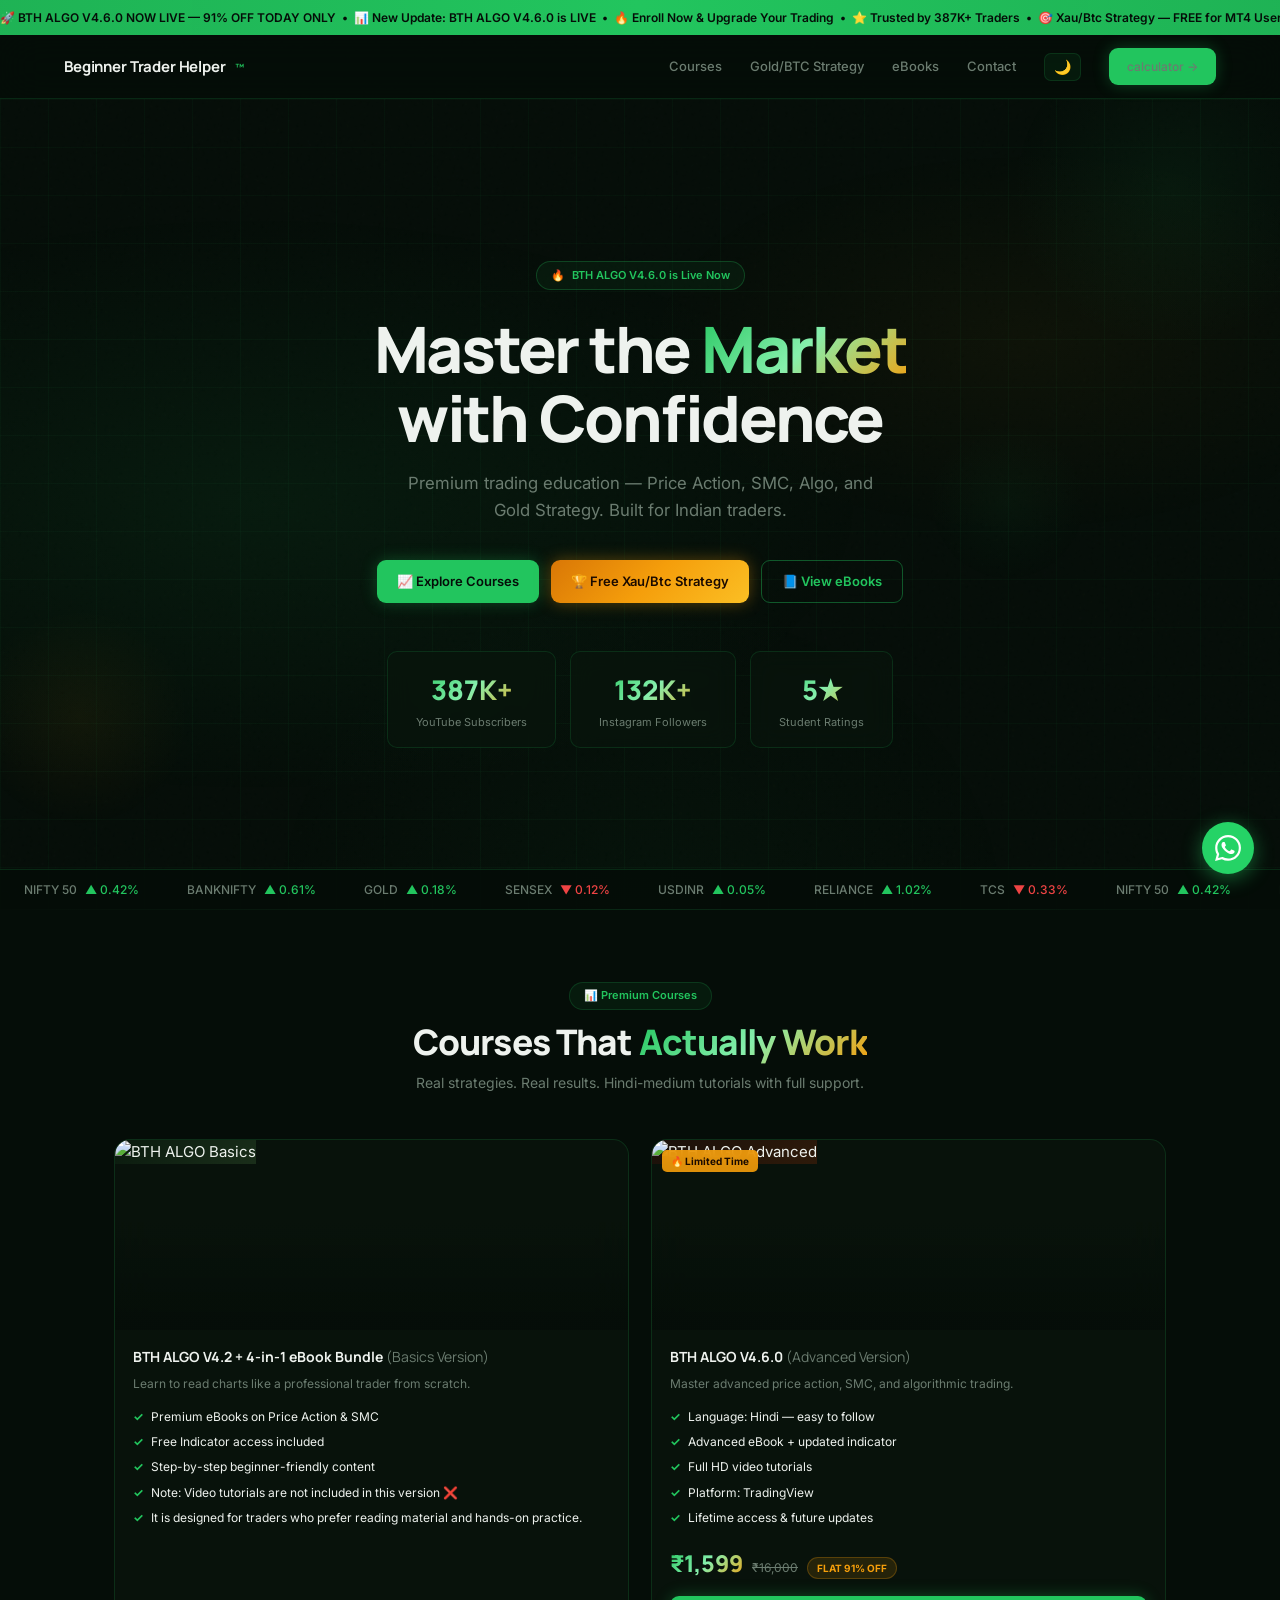
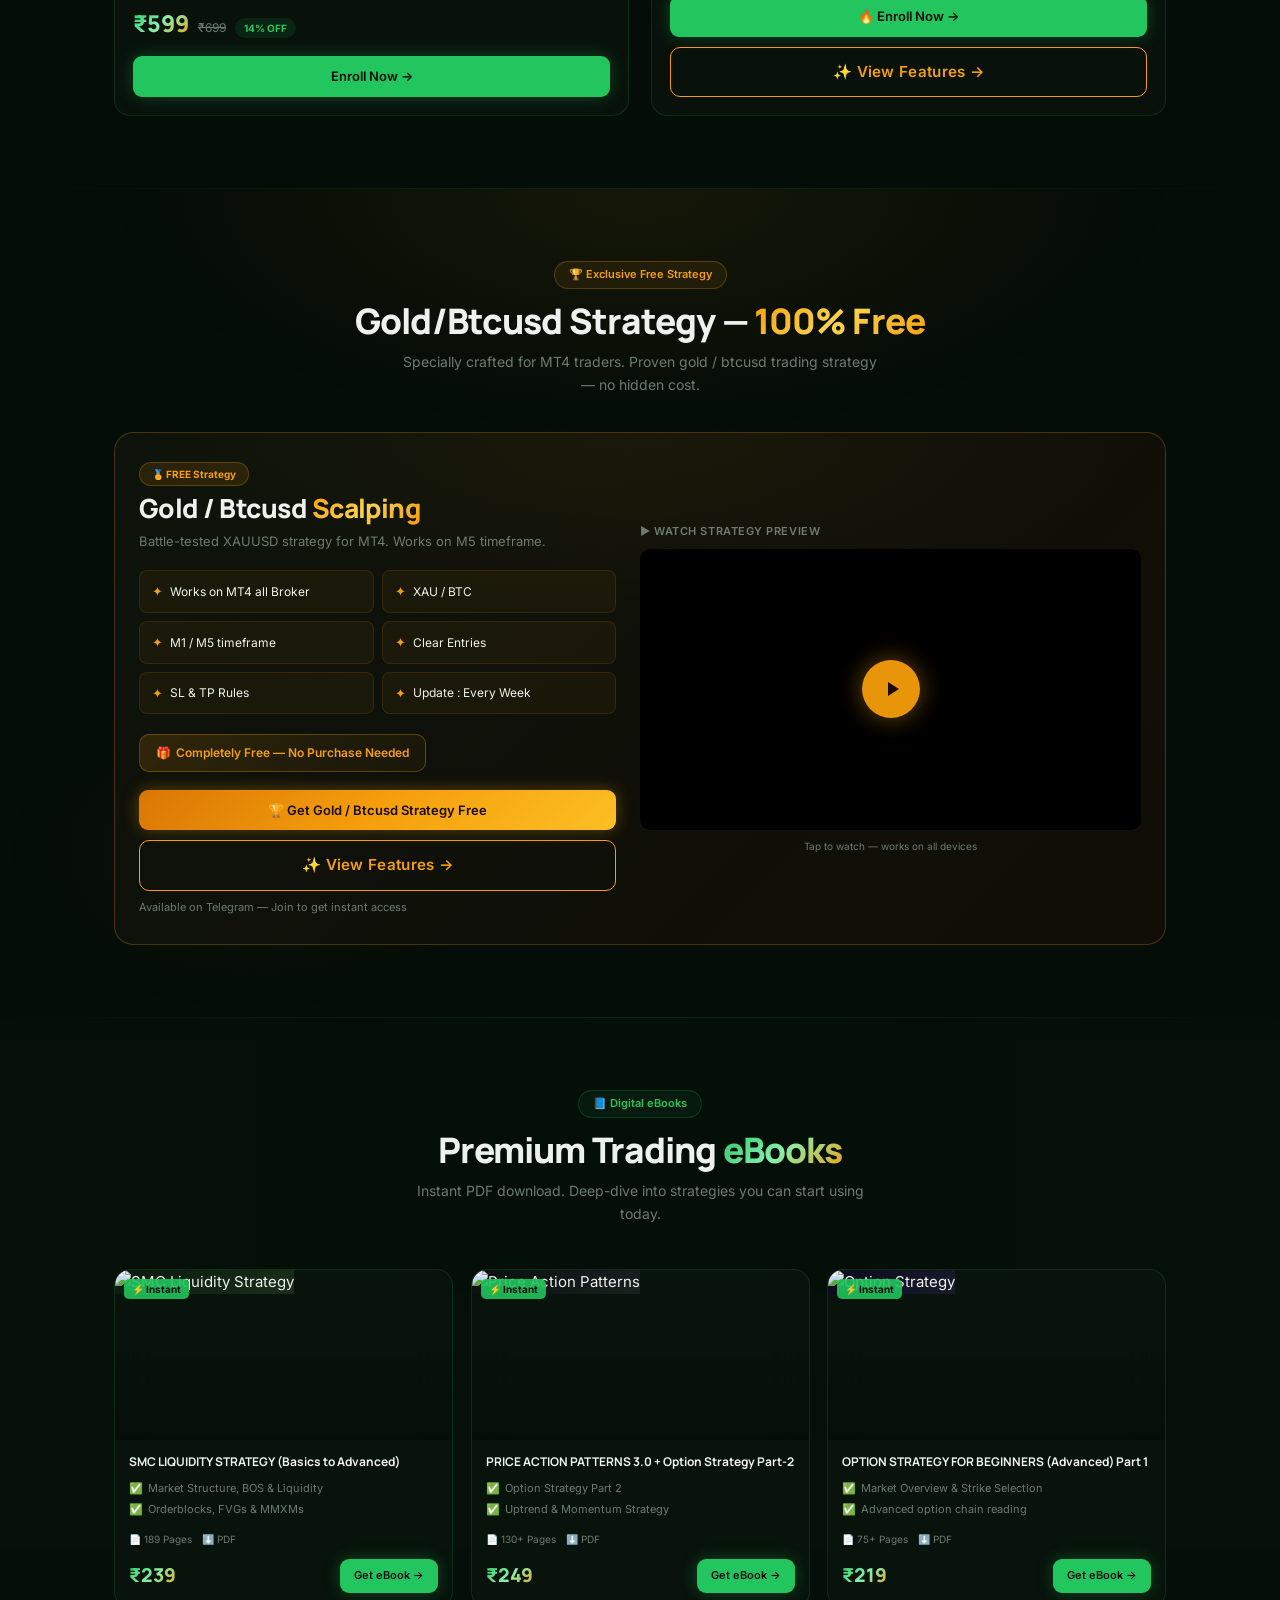
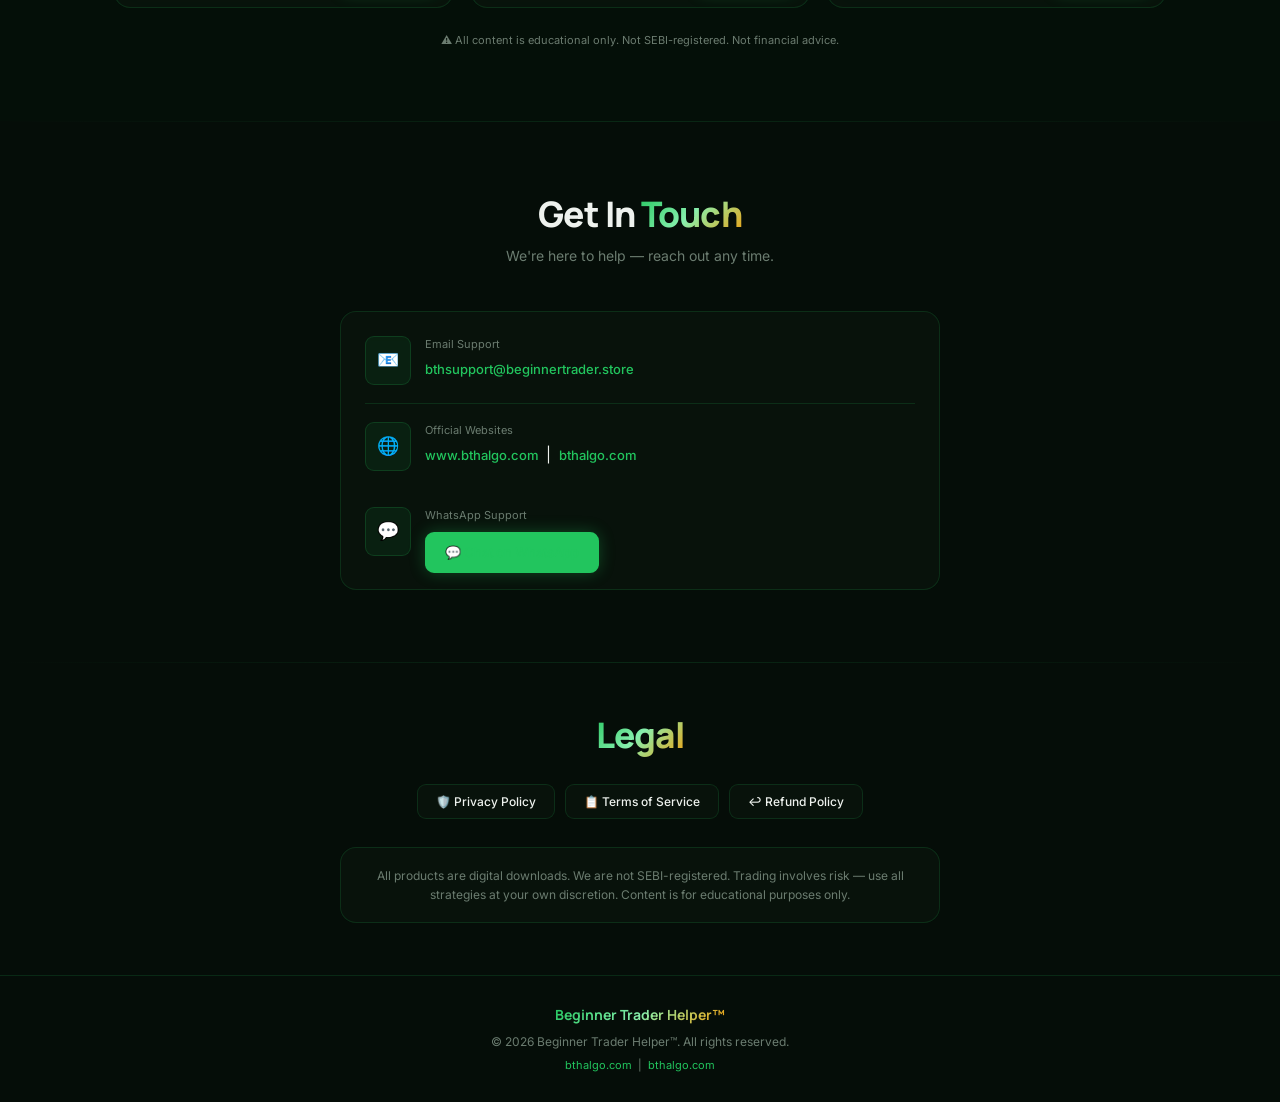
==== commit 39e18de9: "Update index.html" ====
--- a/index.html
+++ b/index.html
@@ -3,6 +3,9 @@
 <head>
 <meta charset="UTF-8">
 <meta name="viewport" content="width=device-width, initial-scale=1.0, viewport-fit=cover">
+<meta name="google-site-verification" content="fD5QkjO0mTKV8erkq_sTUllAQ5ENAkZ5PIgruwQYGtI" />
+<link rel="icon" type="image/png" href="https://bthalgo.com/images/logo.png">
+<link rel="apple-touch-icon" href="https://bthalgo.com/images/logo.png">
 <title>Beginner Trader Helper™ - Master the Market</title>
 <meta name="description" content="Learn trading with premium courses and eBooks. Master Price Action, SMC strategies, and algo trading.">
 <link rel="preconnect" href="https://fonts.googleapis.com">
@@ -13,14 +16,14 @@
 <meta property="og:url" content="https://bthalgo.com/">
 <meta property="og:title" content="Beginner Trader Helper™ - Master the Market">
 <meta property="og:description" content="Learn trading with premium courses and eBooks. Master Price Action, SMC strategies, and algo trading.">
-<meta property="og:image" content="https://bthalgo.com/images/thumbnail.png">
+<meta property="og:image" content="https://bthalgo.com/images/logo.png">
 
 <!-- Twitter -->
 <meta property="twitter:card" content="summary_large_image">
 <meta property="twitter:url" content="https://bthalgo.com/">
 <meta property="twitter:title" content="Beginner Trader Helper™ - Master the Market">
 <meta property="twitter:description" content="Learn trading with premium courses and eBooks. Master Price Action, SMC strategies, and algo trading.">
-<meta property="twitter:image" content="https://bthalgo.com/images/thumbnail.png">
+<meta property="twitter:image" content="https://bthalgo.com/images/logo.png">
 
 <style>
 :root {
@@ -975,35 +978,67 @@
 <!-- CONTACT -->
 <section class="section" id="contact">
   <div class="section-inner">
-    <div class="text-center fade-up" style="text-align:center;margin-bottom:8px;">
-      <h2 class="section-title">Get In <span class="gradient-text">Touch</span></h2>
-      <p class="section-sub" style="margin:0 auto;">We're here to help — reach out any time.</p>
-    </div>
+
+    <div class="text-center fade-up" style="text-align:center; margin-bottom:8px;">
+      <h2 class="section-title">
+        Get In <span class="gradient-text">Touch</span>
+      </h2>
+      <p class="section-sub" style="margin:0 auto;">
+        We're here to help — reach out any time.
+      </p>
+    </div>
+
     <div class="glass contact-card fade-up fade-up-d1" style="padding:6px 24px;">
+
+      <!-- Email -->
       <div class="contact-row">
-        <div class="contact-icon">📲</div>
+        <div class="contact-icon">📧</div>
         <div>
           <div class="contact-label">Email Support</div>
-          <div class="contact-val"><a href="bthsupport@beginnertrader.store">bthsupport@beginnertrader.store</a></div>
+          <div class="contact-val">
+            <a href="mailto:bthsupport@beginnertrader.store?subject=BTH%20Support">
+              bthsupport@beginnertrader.store
+            </a>
+          </div>
         </div>
       </div>
+
+      <!-- Websites -->
       <div class="contact-row">
         <div class="contact-icon">🌐</div>
         <div>
           <div class="contact-label">Official Websites</div>
-          <div class="contact-val"><a href="https://www.bthalgo.com/" target="_blank" rel="noopener">bthalgo.com</a> &nbsp;|&nbsp; <a href="https://bthalgo.com" target="_blank" rel="noopener">bthalgo.com</a></div>
+          <div class="contact-val">
+            <a href="https://www.bthalgo.com/" target="_blank" rel="noopener">
+              www.bthalgo.com
+            </a>
+            &nbsp;|&nbsp;
+            <a href="https://bthalgo.com/" target="_blank" rel="noopener">
+              bthalgo.com
+            </a>
+          </div>
         </div>
       </div>
-      <div class="contact-row" style="border:none;padding-bottom:10px;">
+
+      <!-- WhatsApp -->
+      <div class="contact-row" style="border:none; padding-bottom:10px;">
         <div class="contact-icon">💬</div>
         <div>
           <div class="contact-label">WhatsApp Support</div>
           <div class="contact-val" style="margin-top:8px;">
-            <a href="https://wa.link/3af9e0" target="_blank" rel="noopener" class="btn-primary" style="display:inline-flex;">💬 Chat on WhatsApp</a>
+            <a href="https://wa.link/3af9e0"
+               target="_blank"
+               rel="noopener"
+               class="btn-primary"
+               style="display:inline-flex;">
+              💬 Chat on WhatsApp
+            </a>
           </div>
         </div>
       </div>
-    </div>
+
+    </div>
+
   </div>
 </section>
 
@@ -1206,5 +1241,18 @@
 // ===== YEAR =====
 document.getElementById('year').textContent = new Date().getFullYear();
 </script>
+
+<script type="application/ld+json">
+{
+  "@context": "https://schema.org",
+  "@type": "Organization",
+  "name": "BTH Algo",
+  "alternateName": "Beginner Trader Helper",
+  "url": "https://bthalgo.com",
+  "logo": "https://bthalgo.com/images/logo.png",
+  "image": "https://bthalgo.com/images/logo.png"
+}
+</script>
+
 </body>
 </html>
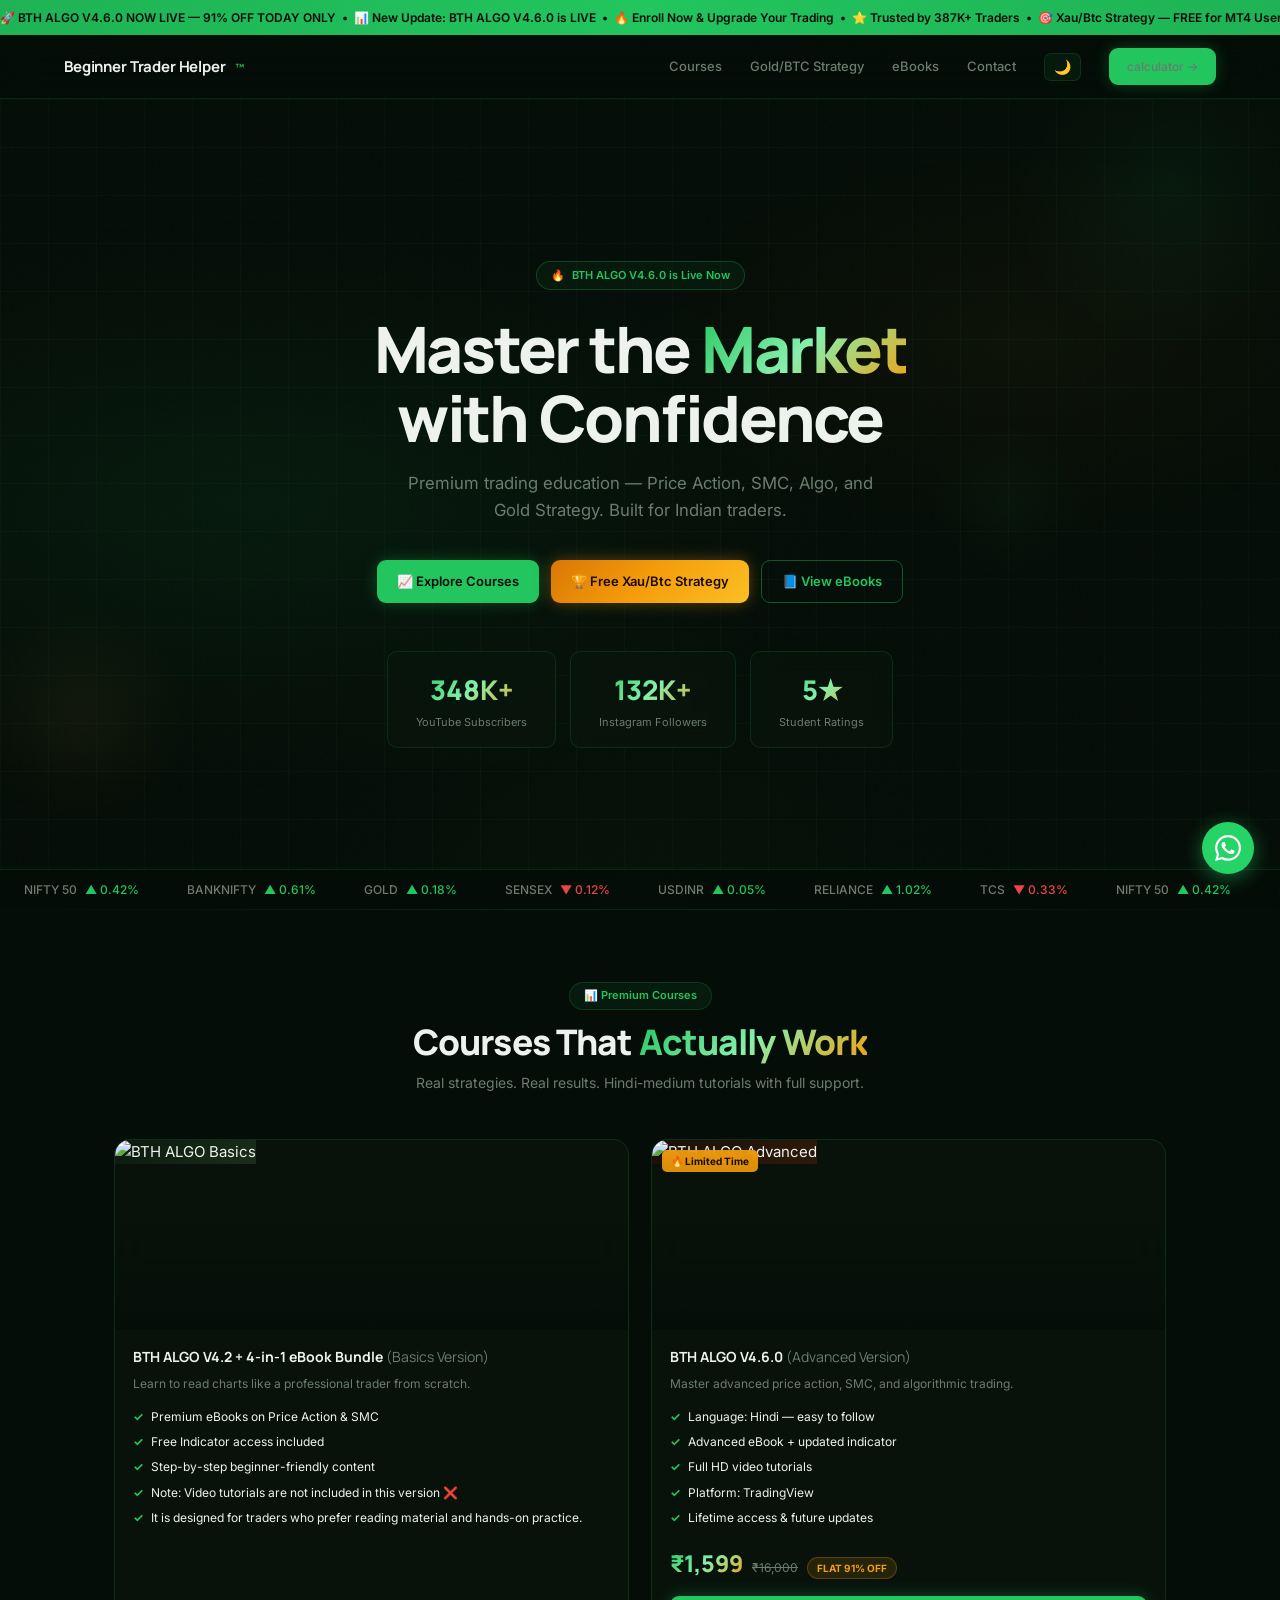
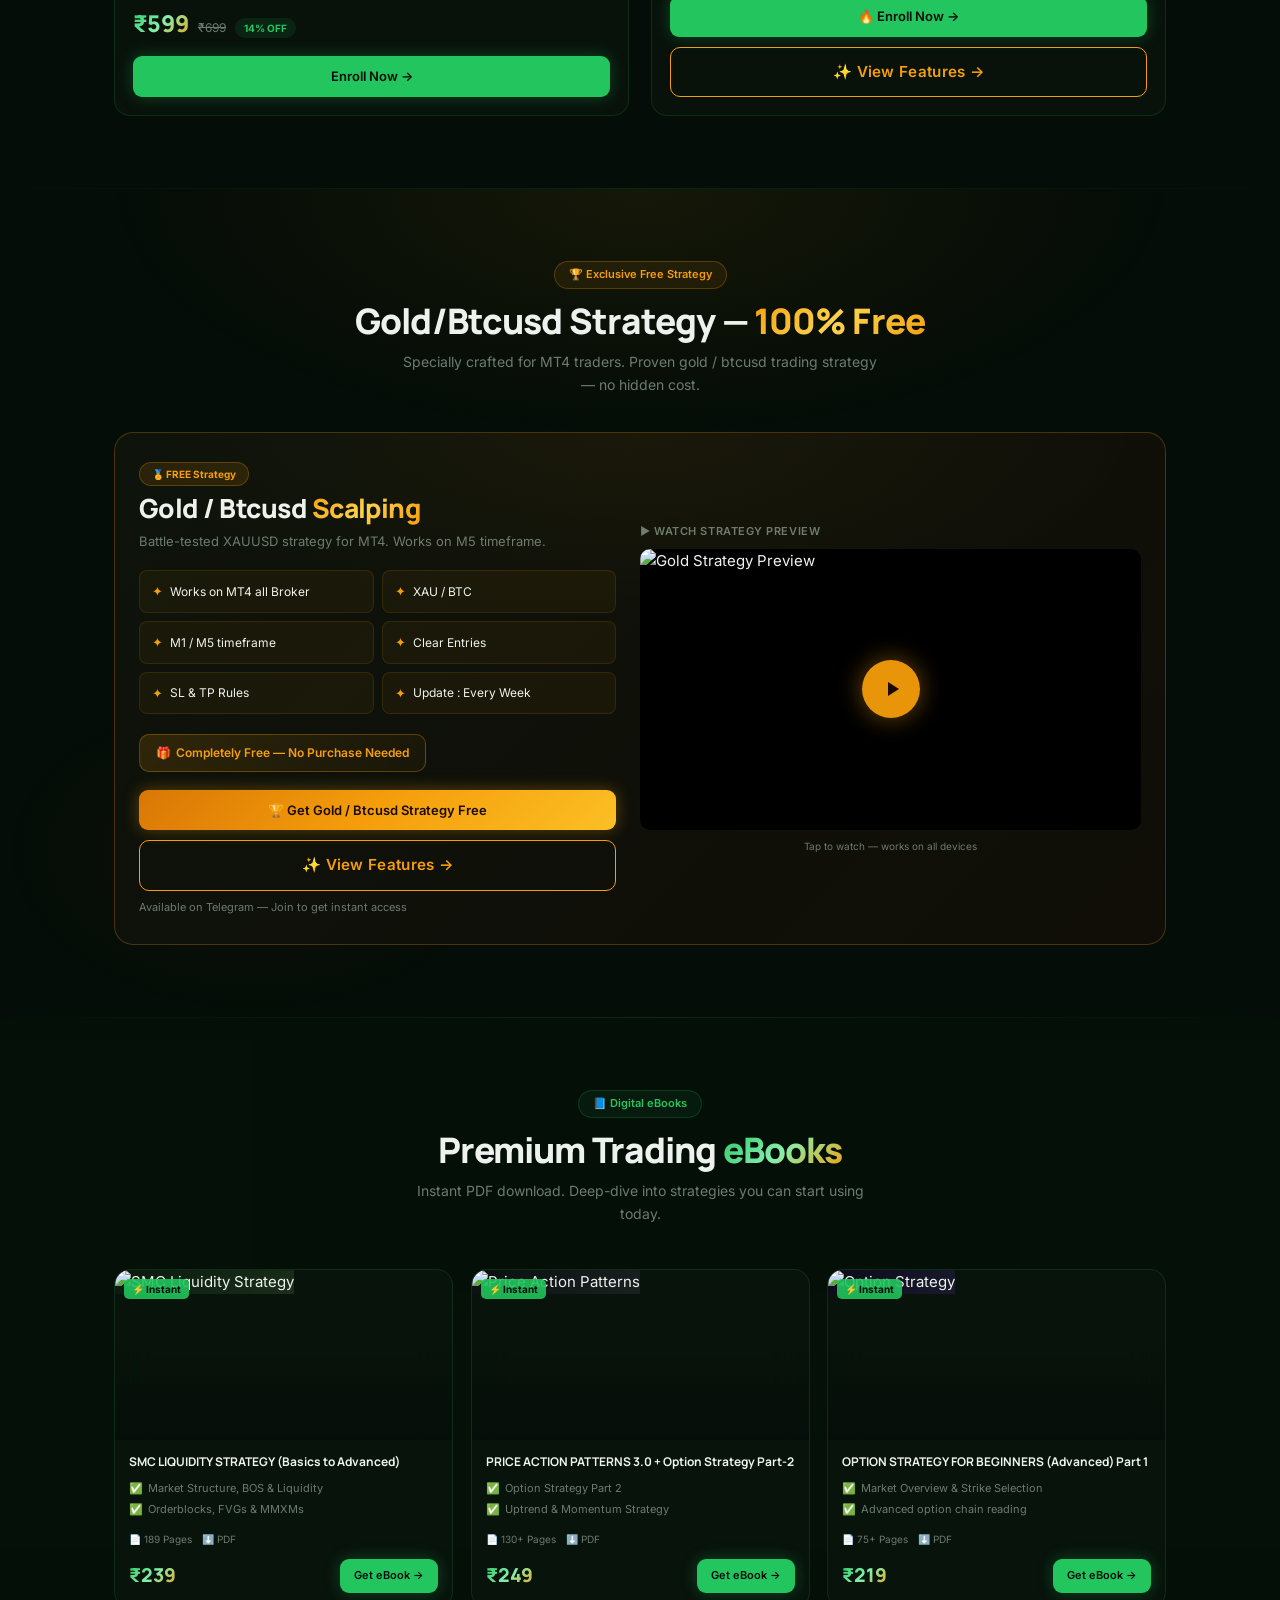
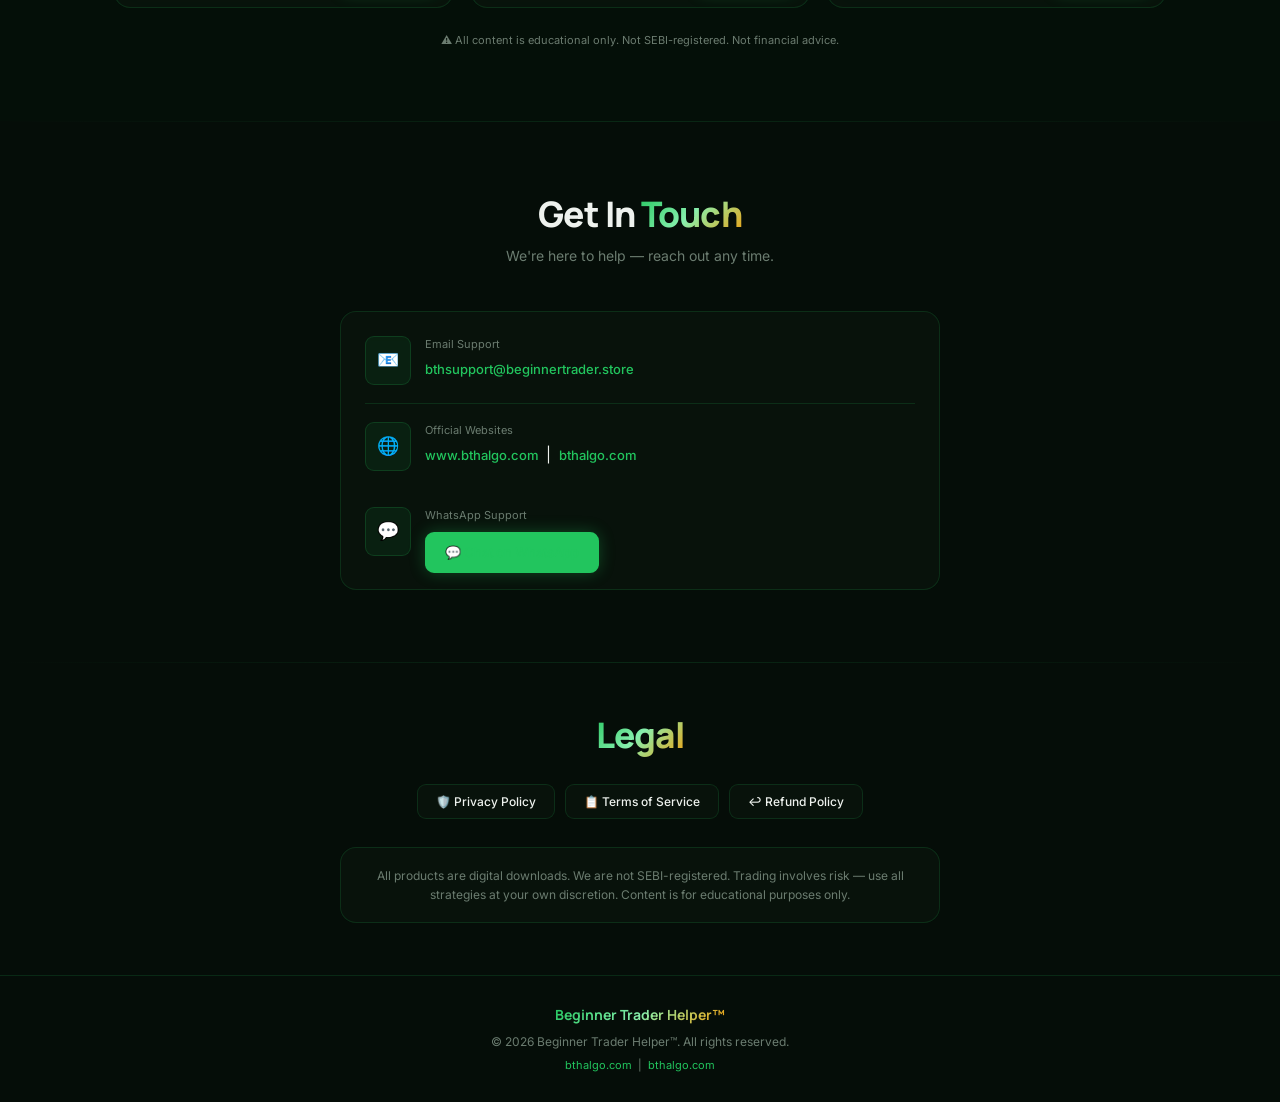
==== commit d5e0e14e: "Update index.html" ====
--- a/index.html
+++ b/index.html
@@ -1,29 +1,42 @@
 <!DOCTYPE html>
 <html lang="en" class="dark">
 <head>
+
 <meta charset="UTF-8">
 <meta name="viewport" content="width=device-width, initial-scale=1.0, viewport-fit=cover">
+
 <meta name="google-site-verification" content="fD5QkjO0mTKV8erkq_sTUllAQ5ENAkZ5PIgruwQYGtI" />
+
 <link rel="icon" type="image/png" href="https://bthalgo.com/images/logo.png">
 <link rel="apple-touch-icon" href="https://bthalgo.com/images/logo.png">
-<title>Beginner Trader Helper™ - Master the Market</title>
-<meta name="description" content="Learn trading with premium courses and eBooks. Master Price Action, SMC strategies, and algo trading.">
+
+<title>BTHALGO.COM | BTH ALGO Official Website by Beginner Trader Helper™</title>
+
+<meta name="description" content="BTHALGO.COM is the official BTH ALGO website by Beginner Trader Helper™. Access trading tools, calculators, documentation, and market analysis.">
+  
+<meta name="robots" content="index, follow">
+
+<link rel="canonical" href="https://bthalgo.com/">
+
 <link rel="preconnect" href="https://fonts.googleapis.com">
+<link rel="preconnect" href="https://fonts.gstatic.com" crossorigin>
+
 <link href="https://fonts.googleapis.com/css2?family=Inter:wght@300;400;500;600;700;800&family=Manrope:wght@400;500;600;700;800&display=swap" rel="stylesheet">
 
 <!-- Open Graph / Facebook -->
 <meta property="og:type" content="website">
 <meta property="og:url" content="https://bthalgo.com/">
-<meta property="og:title" content="Beginner Trader Helper™ - Master the Market">
-<meta property="og:description" content="Learn trading with premium courses and eBooks. Master Price Action, SMC strategies, and algo trading.">
+<meta property="og:site_name" content="BTHALGO.COM">
+<meta property="og:title" content="BTHALGO.COM | BTH ALGO Official Website by Beginner Trader Helper™">
+<meta property="og:description" content="Official website of BTH ALGO and Beginner Trader Helper™. Explore trading tools, calculators, strategy features, market analysis, and educational resources.">
 <meta property="og:image" content="https://bthalgo.com/images/logo.png">
 
 <!-- Twitter -->
-<meta property="twitter:card" content="summary_large_image">
-<meta property="twitter:url" content="https://bthalgo.com/">
-<meta property="twitter:title" content="Beginner Trader Helper™ - Master the Market">
-<meta property="twitter:description" content="Learn trading with premium courses and eBooks. Master Price Action, SMC strategies, and algo trading.">
-<meta property="twitter:image" content="https://bthalgo.com/images/logo.png">
+<meta name="twitter:card" content="summary_large_image">
+<meta name="twitter:url" content="https://bthalgo.com/">
+<meta name="twitter:title" content="BTHALGO.COM | BTH ALGO Official Website by Beginner Trader Helper™">
+<meta name="twitter:description" content="Official website of BTH ALGO and Beginner Trader Helper™. Access trading tools, calculators, strategy features, documentation, market analysis, and educational resources.">
+<meta name="twitter:image" content="https://bthalgo.com/images/logo.png">
 
 <style>
 :root {
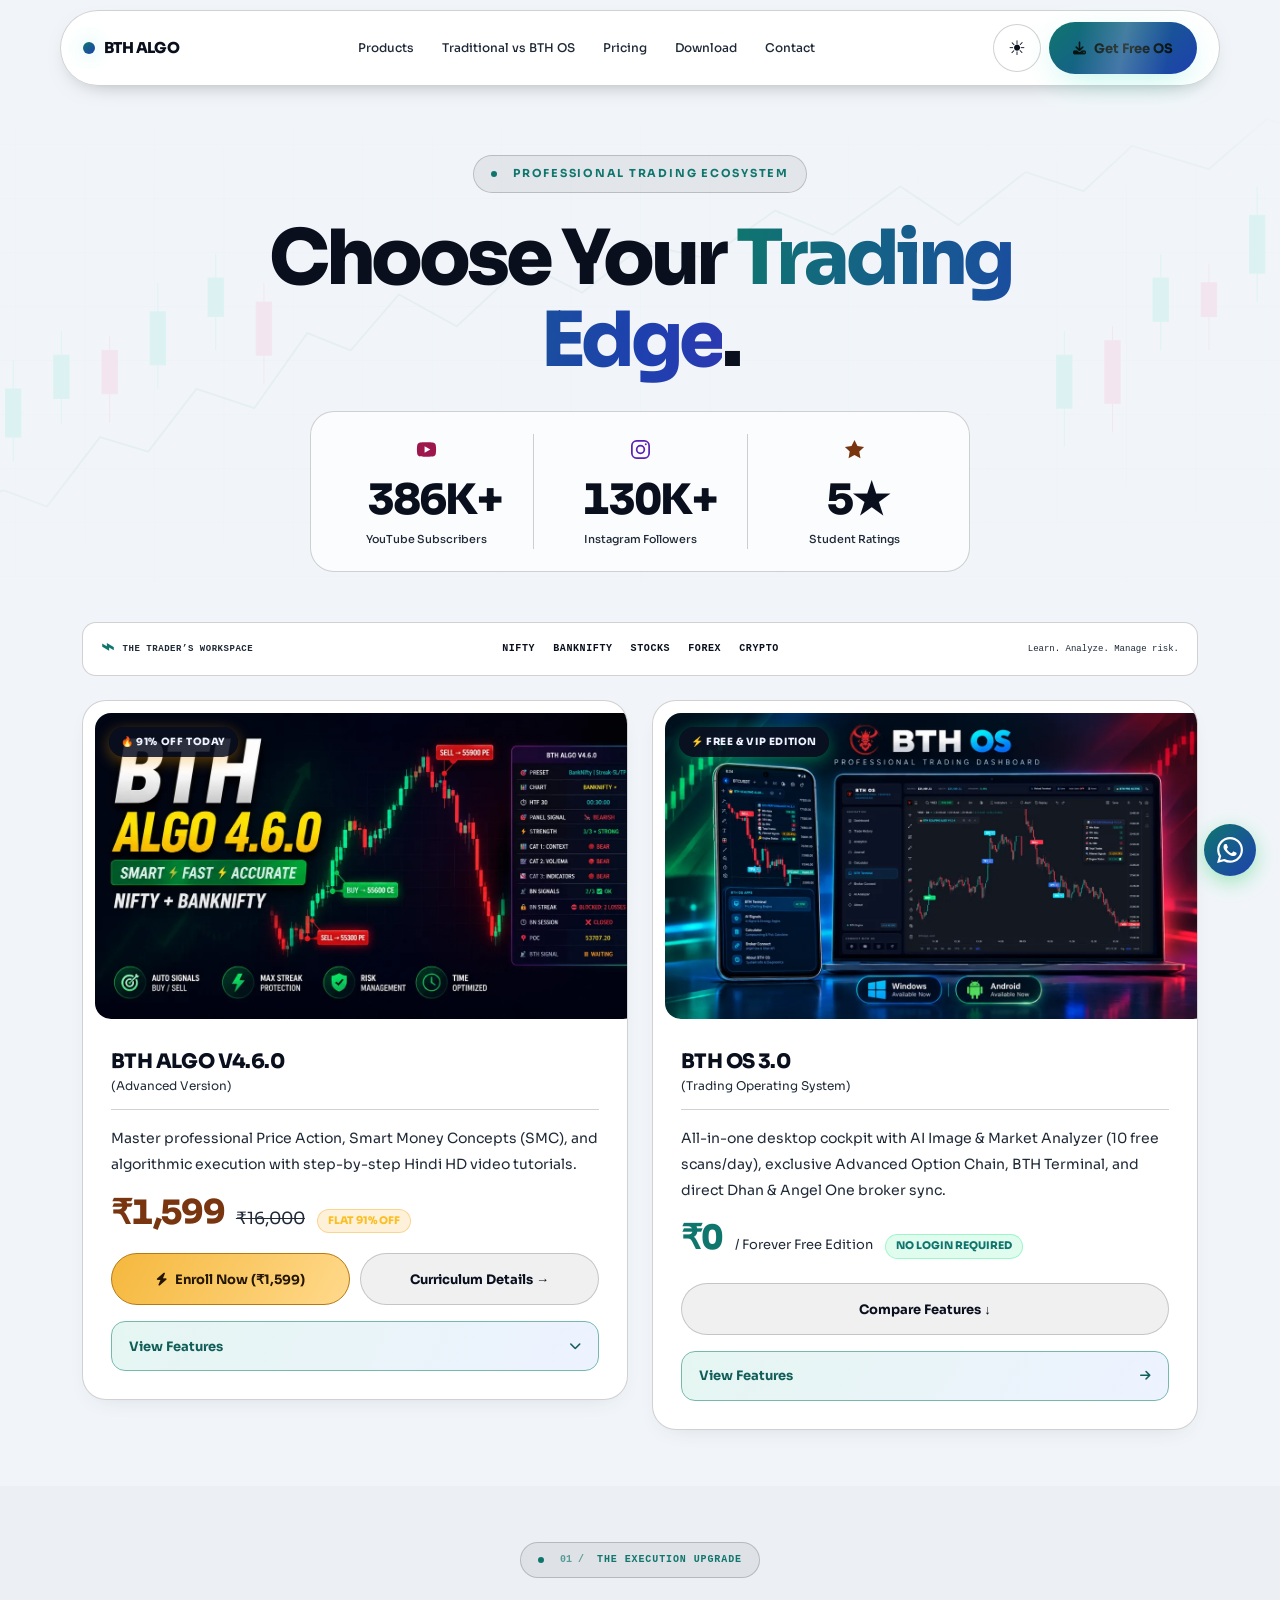
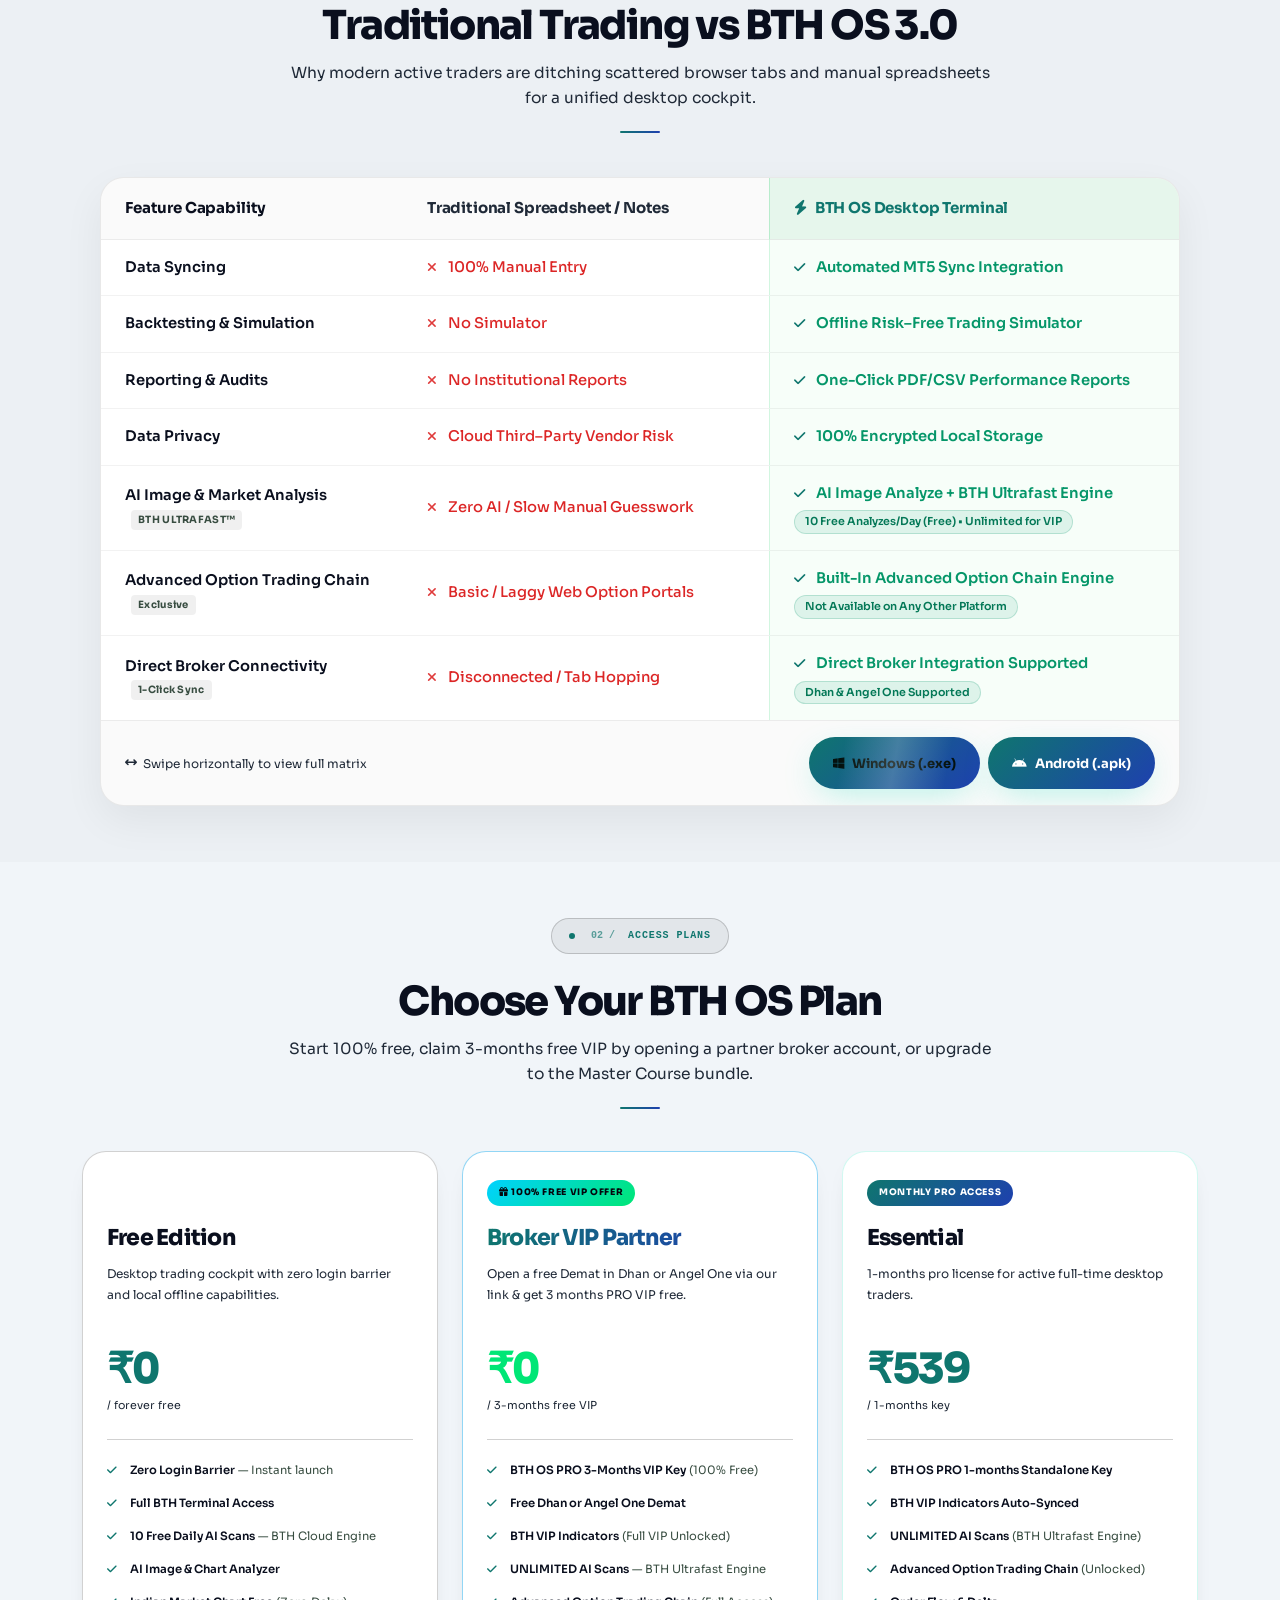
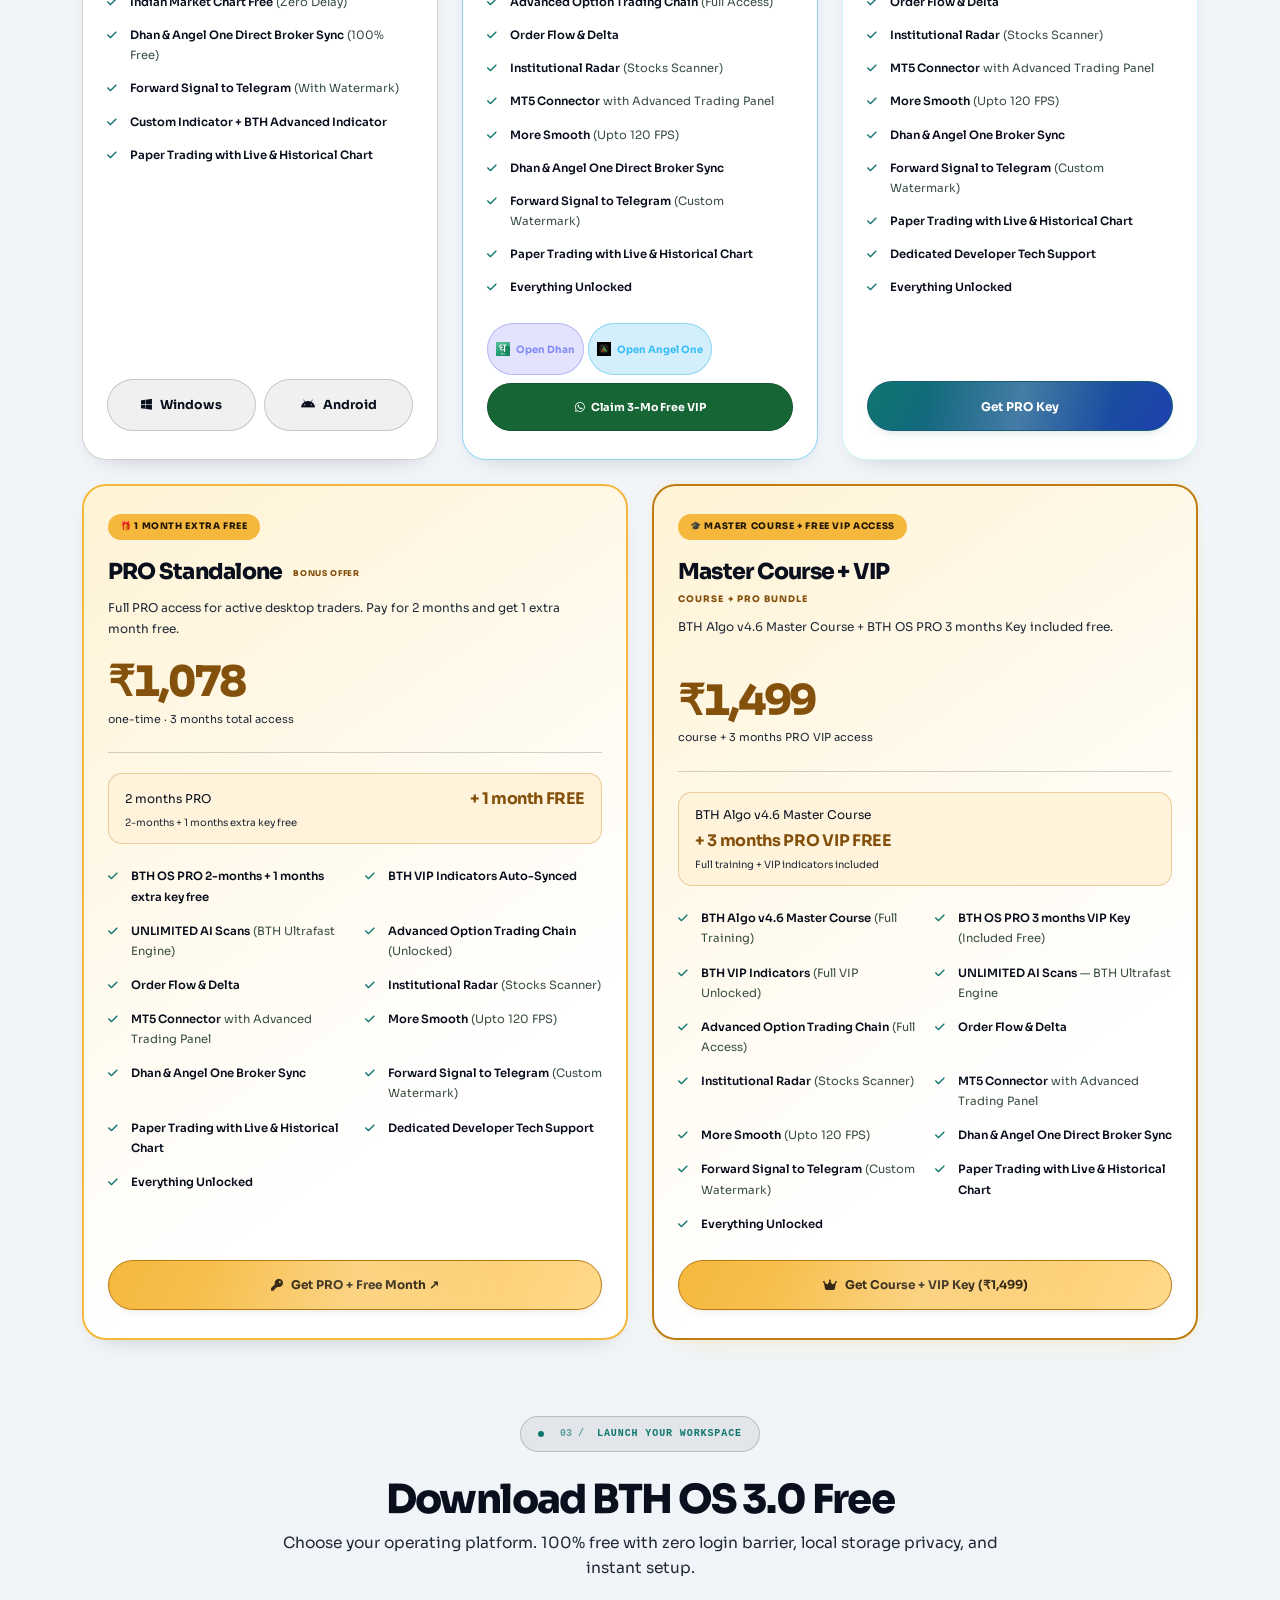
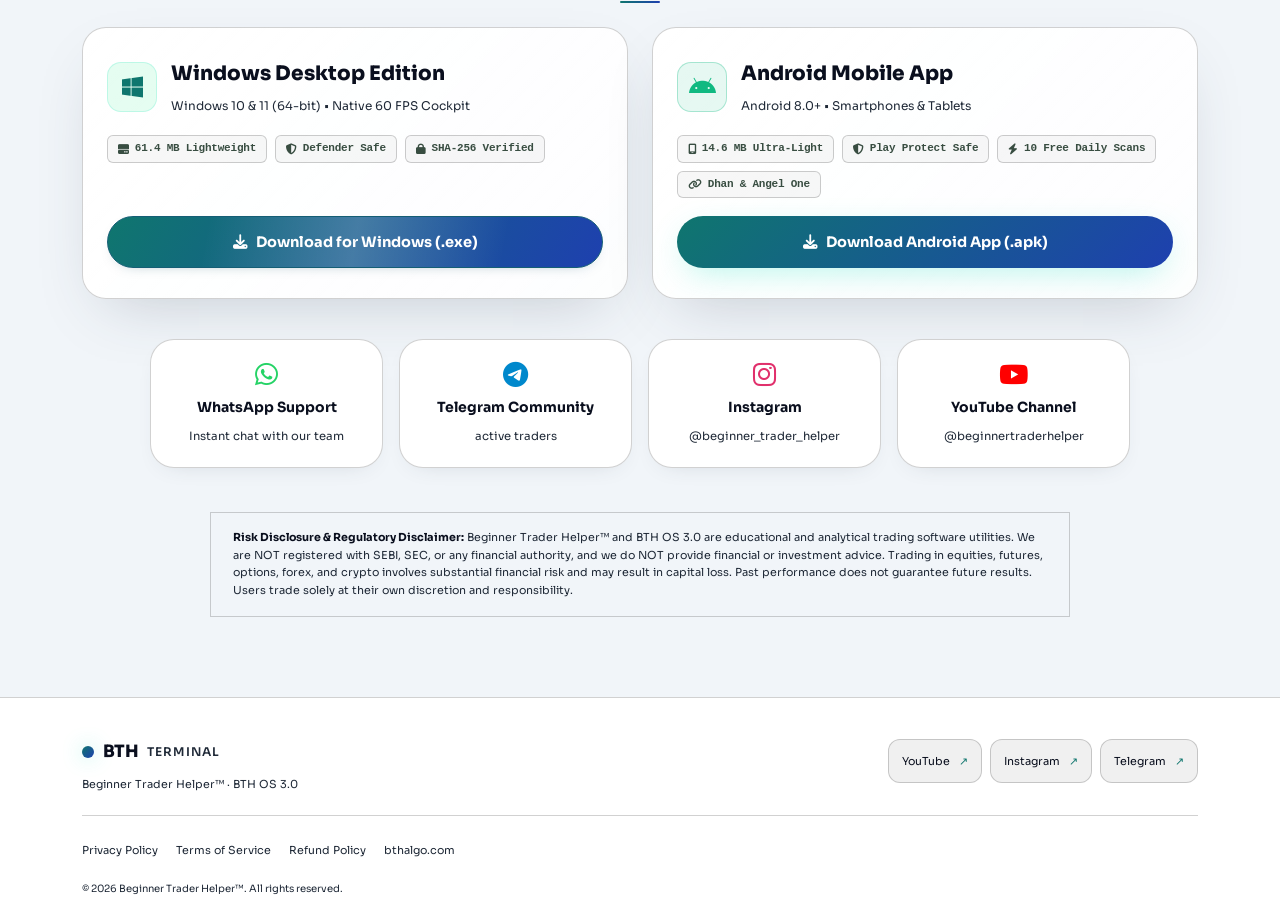
==== commit 21bc310c: "Update index.html" ====
--- a/index.html
+++ b/index.html
@@ -1,1271 +1,3596 @@
 <!DOCTYPE html>
-<html lang="en" class="dark">
+<html lang="en">
 <head>
-
-<meta charset="UTF-8">
-<meta name="viewport" content="width=device-width, initial-scale=1.0, viewport-fit=cover">
-
-<meta name="google-site-verification" content="fD5QkjO0mTKV8erkq_sTUllAQ5ENAkZ5PIgruwQYGtI" />
-
-<link rel="icon" type="image/png" href="https://bthalgo.com/images/logo.png">
-<link rel="apple-touch-icon" href="https://bthalgo.com/images/logo.png">
-
-<title>BTHALGO.COM | BTH ALGO Official Website by Beginner Trader Helper™</title>
-
-<meta name="description" content="BTHALGO.COM is the official BTH ALGO website by Beginner Trader Helper™. Access trading tools, calculators, documentation, and market analysis.">
+  <meta charset="UTF-8">
+  <meta name="viewport" content="width=device-width, initial-scale=1.0, viewport-fit=cover, maximum-scale=5">
   
-<meta name="robots" content="index, follow">
-
-<link rel="canonical" href="https://bthalgo.com/">
-
-<link rel="preconnect" href="https://fonts.googleapis.com">
-<link rel="preconnect" href="https://fonts.gstatic.com" crossorigin>
-
-<link href="https://fonts.googleapis.com/css2?family=Inter:wght@300;400;500;600;700;800&family=Manrope:wght@400;500;600;700;800&display=swap" rel="stylesheet">
-
-<!-- Open Graph / Facebook -->
-<meta property="og:type" content="website">
-<meta property="og:url" content="https://bthalgo.com/">
-<meta property="og:site_name" content="BTHALGO.COM">
-<meta property="og:title" content="BTHALGO.COM | BTH ALGO Official Website by Beginner Trader Helper™">
-<meta property="og:description" content="Official website of BTH ALGO and Beginner Trader Helper™. Explore trading tools, calculators, strategy features, market analysis, and educational resources.">
-<meta property="og:image" content="https://bthalgo.com/images/logo.png">
-
-<!-- Twitter -->
-<meta name="twitter:card" content="summary_large_image">
-<meta name="twitter:url" content="https://bthalgo.com/">
-<meta name="twitter:title" content="BTHALGO.COM | BTH ALGO Official Website by Beginner Trader Helper™">
-<meta name="twitter:description" content="Official website of BTH ALGO and Beginner Trader Helper™. Access trading tools, calculators, strategy features, documentation, market analysis, and educational resources.">
-<meta name="twitter:image" content="https://bthalgo.com/images/logo.png">
-
-<style>
+  <!-- SEO Meta Tags -->
+  <title>BTH ALGO Official | BTH OS Trading Tools & Courses</title>
+  <meta name="description" content="Explore BTH OS for Windows and Android, trading tools and BTH Algo courses. Compare free and PRO plans, features and broker integrations.">
+  <meta name="keywords" content="BTH OS, BTH Algo, Trading OS, Price Action, SMC, VIP Indicators, Quant AI">
+  
+  <!-- Production SEO: canonical and Search Console verification preserved -->
+  <meta name="google-site-verification" content="fD5QkjO0mTKV8erkq_sTUllAQ5ENAkZ5PIgruwQYGtI">
+  <meta name="robots" content="index, follow, max-image-preview:large">
+  <link rel="canonical" href="https://bthalgo.com/">
+  <link rel="sitemap" type="application/xml" href="https://bthalgo.com/sitemap.xml">
+  <meta property="og:type" content="website">
+  <meta property="og:url" content="https://bthalgo.com/">
+  <meta property="og:site_name" content="BTHALGO.COM">
+  <meta property="og:locale" content="en_IN">
+  <meta property="og:title" content="BTH ALGO Official | BTH OS Trading Tools & Courses">
+  <meta property="og:description" content="Explore BTH OS for Windows and Android, trading tools and BTH Algo courses. Compare free and PRO plans, features and broker integrations.">
+  <meta property="og:image" content="https://bthalgo.com/images/bth-os-social.jpg">
+  <meta property="og:image:width" content="1200">
+  <meta property="og:image:height" content="675">
+  <meta property="og:image:alt" content="BTH OS professional trading dashboard for Windows and Android">
+  <meta name="twitter:card" content="summary_large_image">
+  <meta name="twitter:url" content="https://bthalgo.com/">
+  <meta name="twitter:title" content="BTH ALGO Official | BTH OS Trading Tools & Courses">
+  <meta name="twitter:description" content="Explore BTH OS for Windows and Android, trading tools and BTH Algo courses. Compare free and PRO plans, features and broker integrations.">
+  <meta name="twitter:image" content="https://bthalgo.com/images/bth-os-social.jpg">
+  <meta name="twitter:image:alt" content="BTH OS professional trading dashboard for Windows and Android">
+
+  <!-- Favicon: original production logo preserved -->
+  <link rel="icon" type="image/png" href="https://bthalgo.com/images/logo.png">
+  <link rel="apple-touch-icon" href="https://bthalgo.com/images/logo.png">
+  
+  <!-- Fonts & Icons -->
+  <link rel="preconnect" href="https://fonts.googleapis.com">
+  <link rel="preconnect" href="https://fonts.gstatic.com" crossorigin>
+  <link rel="stylesheet" href="https://cdnjs.cloudflare.com/ajax/libs/font-awesome/6.4.0/css/all.min.css">
+  
+  <meta name="theme-color" content="#060812">
+  <meta name="color-scheme" content="dark light">
+  <meta name="mobile-web-app-capable" content="yes">
+  <meta name="apple-mobile-web-app-capable" content="yes">
+  <meta name="apple-mobile-web-app-status-bar-style" content="black-translucent">
+  <meta name="format-detection" content="telephone=no">
+  <link rel="manifest" href="manifest.json">
+  <link rel="stylesheet" href="https://fonts.googleapis.com/css2?family=Sora:wght@400;500;600;700;800&display=swap">
+  <!-- Stylesheet -->
+  <style>500;600;700;800&family=JetBrains+Mono:wght@500;600;700&display=swap');
+
+/* ==================================================
+   1. DESIGN TOKENS & VARIABLES
+   ================================================== */
 :root {
-  --bg: #050d08;
-  --bg2: #071009;
-  --card: rgba(10,22,14,0.7);
-  --border: rgba(34,197,94,0.15);
-  --border-hover: rgba(34,197,94,0.4);
-  --green: #22c55e;
-  --green-dim: rgba(34,197,94,0.08);
-  --green-glow: rgba(34,197,94,0.3);
+  --bg: #060907;
+  --bg-surface: #0a0f0c;
+  --bg-card: rgba(13, 19, 15, 0.75);
+  --bg-card-hover: rgba(18, 27, 21, 0.9);
+  
+  --primary: #00E676;
+  --primary-glow: rgba(0, 230, 118, 0.28);
+  --primary-dim: rgba(0, 230, 118, 0.08);
+  --primary-border: rgba(0, 230, 118, 0.22);
+  
   --gold: #f59e0b;
-  --gold-dim: rgba(245,158,11,0.1);
-  --gold-glow: rgba(245,158,11,0.35);
-  --text: #eef2ee;
-  --muted: #6b7c70;
-  --radius: 1rem;
-  --font-display: 'Manrope', sans-serif;
-  --font-body: 'Inter', sans-serif;
-}
-*, *::before, *::after { box-sizing: border-box; margin: 0; padding: 0; }
-html { scroll-behavior: smooth; }
+  --gold-glow: rgba(245, 158, 11, 0.3);
+  --gold-dim: rgba(245, 158, 11, 0.1);
+  
+  --red: #ff5252;
+  --red-dim: rgba(255, 82, 82, 0.08);
+  --red-border: rgba(255, 82, 82, 0.25);
+  
+  --text: #f3fbf6;
+  --text-muted: #809689;
+  --text-sub: #a4b8ac;
+  
+  --border: rgba(255, 255, 255, 0.08);
+  --border-active: rgba(0, 230, 118, 0.45);
+  
+  --font-sans: 'Plus Jakarta Sans', -apple-system, BlinkMacSystemFont, sans-serif;
+  --font-mono: 'JetBrains Mono', monospace;
+  
+  --radius-sm: 8px;
+  --radius-md: 14px;
+  --radius-lg: 20px;
+  --radius-xl: 26px;
+  
+  --header-height: 70px;
+}
+
+/* Light Theme Overrides */
+body.light-theme {
+  --bg: #f4f8f5;
+  --bg-surface: #ffffff;
+  --bg-card: rgba(255, 255, 255, 0.92);
+  --bg-card-hover: #ffffff;
+  --text: #0a140e;
+  --text-muted: #556c5e;
+  --text-sub: #384d41;
+  --border: rgba(0, 0, 0, 0.08);
+  --border-active: rgba(0, 230, 118, 0.6);
+}
+
+/* ==================================================
+   2. RESET & BASE
+   ================================================== */
+*, *::before, *::after {
+  box-sizing: border-box;
+  margin: 0;
+  padding: 0;
+}
+
+html {
+  font-size: 16px;
+  scroll-behavior: smooth;
+  background-color: var(--bg);
+  color: var(--text);
+  font-family: var(--font-sans);
+  -webkit-font-smoothing: antialiased;
+  overflow-x: hidden;
+}
+
 body {
-  background: var(--bg);
+  background-color: var(--bg);
   color: var(--text);
-  font-family: var(--font-body);
-  font-size: 15px;
-  line-height: 1.6;
+  line-height: 1.55;
   overflow-x: hidden;
-}
-
-/* ========= NOISE GRAIN OVERLAY ========= */
-body::before {
-  content:'';
+  position: relative;
+  min-height: 100vh;
+}
+
+/* Background Gradients */
+.bg-decor {
   position: fixed;
   inset: 0;
-  background-image: url("data:image/svg+xml,%3Csvg viewBox='0 0 256 256' xmlns='http://www.w3.org/2000/svg'%3E%3Cfilter id='noise'%3E%3CfeTurbulence type='fractalNoise' baseFrequency='0.9' numOctaves='4' stitchTiles='stitch'/%3E%3C/filter%3E%3Crect width='100%25' height='100%25' filter='url(%23noise)' opacity='0.035'/%3E%3C/svg%3E");
   pointer-events: none;
   z-index: 0;
-  opacity: 0.5;
-}
-
-/* ========= GRID LINES BG ========= */
-.grid-bg {
-  background-image: linear-gradient(rgba(34,197,94,0.04) 1px, transparent 1px), linear-gradient(90deg, rgba(34,197,94,0.04) 1px, transparent 1px);
-  background-size: 48px 48px;
-}
-
-/* ========= SCROLLBAR ========= */
-::-webkit-scrollbar { width: 4px; }
-::-webkit-scrollbar-track { background: var(--bg); }
-::-webkit-scrollbar-thumb { background: var(--green); border-radius: 2px; }
-
-/* ========= TYPOGRAPHY ========= */
-.font-display { font-family: var(--font-display); }
-.gradient-text {
-  background: linear-gradient(135deg, var(--green), #86efac, var(--gold));
+  background:
+    radial-gradient(circle 800px at 50% -120px, rgba(0, 230, 118, 0.12), transparent 70%),
+    radial-gradient(circle 700px at 15% 45%, rgba(0, 230, 118, 0.05), transparent 60%),
+    radial-gradient(circle 700px at 85% 75%, rgba(245, 158, 11, 0.04), transparent 60%);
+}
+
+.bg-grid {
+  position: fixed;
+  inset: 0;
+  pointer-events: none;
+  z-index: 0;
+  background-image: 
+    linear-gradient(rgba(0, 230, 118, 0.025) 1px, transparent 1px),
+    linear-gradient(90deg, rgba(0, 230, 118, 0.025) 1px, transparent 1px);
+  background-size: 44px 44px;
+}
+
+/* Container */
+.container {
+  max-width: 1200px;
+  margin: 0 auto;
+  padding: 0 22px;
+  position: relative;
+  z-index: 1;
+}
+
+/* Reusable Helpers */
+.text-gradient {
+  background: linear-gradient(135deg, #ffffff 30%, var(--primary) 100%);
   -webkit-background-clip: text;
   background-clip: text;
   color: transparent;
 }
-.gold-text {
-  background: linear-gradient(135deg, var(--gold), #fcd34d, #f59e0b);
+
+body.light-theme .text-gradient {
+  background: linear-gradient(135deg, #0c1811 30%, #00b359 100%);
   -webkit-background-clip: text;
   background-clip: text;
   color: transparent;
 }
 
-/* ========= ANNOUNCEMENT BAR ========= */
+.text-gold {
+  background: linear-gradient(135deg, #fcd34d 30%, #f59e0b 100%);
+  -webkit-background-clip: text;
+  background-clip: text;
+  color: transparent;
+}
+
+.badge-tag {
+  display: inline-flex;
+  align-items: center;
+  gap: 6px;
+  background: var(--primary-dim);
+  border: 1px solid var(--primary-border);
+  color: var(--primary);
+  font-size: 11px;
+  font-weight: 700;
+  text-transform: uppercase;
+  letter-spacing: 0.08em;
+  padding: 4px 12px;
+  border-radius: 100px;
+  margin-bottom: 12px;
+}
+
+.section-padding {
+  padding: 80px 0;
+}
+
+.section-header {
+  text-align: center;
+  max-width: 720px;
+  margin: 0 auto 44px;
+}
+
+.section-title {
+  font-size: clamp(1.8rem, 3.2vw, 2.6rem);
+  font-weight: 800;
+  letter-spacing: -0.03em;
+  line-height: 1.18;
+  margin-bottom: 12px;
+}
+
+.section-subtitle {
+  font-size: clamp(0.95rem, 1.4vw, 1.05rem);
+  color: var(--text-muted);
+  line-height: 1.6;
+}
+
+/* ==================================================
+   3. BUTTONS
+   ================================================== */
+.btn {
+  display: inline-flex;
+  align-items: center;
+  justify-content: center;
+  gap: 8px;
+  font-family: var(--font-sans);
+  font-size: 13.5px;
+  font-weight: 700;
+  padding: 12px 22px;
+  border-radius: var(--radius-md);
+  text-decoration: none;
+  cursor: pointer;
+  transition: all 0.22s cubic-bezier(0.16, 1, 0.3, 1);
+  white-space: nowrap;
+  border: 1px solid transparent;
+}
+
+.btn-primary {
+  background: var(--primary);
+  color: #060a07;
+  box-shadow: 0 0 20px rgba(0, 230, 118, 0.28);
+}
+
+.btn-primary:hover {
+  transform: translateY(-2px);
+  box-shadow: 0 0 32px rgba(0, 230, 118, 0.5);
+  background: #14ff8b;
+}
+
+.btn-glass {
+  background: rgba(255, 255, 255, 0.04);
+  color: var(--text);
+  border: 1px solid var(--border);
+  backdrop-filter: blur(8px);
+}
+
+.btn-glass:hover {
+  background: rgba(255, 255, 255, 0.08);
+  border-color: var(--primary-border);
+  color: var(--primary);
+  transform: translateY(-2px);
+}
+
+.btn-gold {
+  background: linear-gradient(135deg, #f59e0b, #fbbf24);
+  color: #170d00;
+  box-shadow: 0 0 20px rgba(245, 158, 11, 0.3);
+}
+
+.btn-gold:hover {
+  transform: translateY(-2px);
+  box-shadow: 0 0 32px rgba(245, 158, 11, 0.55);
+}
+
+.btn-android {
+  background: linear-gradient(135deg, #059669, #10b981);
+  color: #ffffff;
+  box-shadow: 0 0 20px rgba(16, 185, 129, 0.3);
+  border: 1px solid rgba(255, 255, 255, 0.15);
+}
+
+.btn-android:hover {
+  transform: translateY(-2px);
+  box-shadow: 0 0 32px rgba(16, 185, 129, 0.55);
+  background: linear-gradient(135deg, #10b981, #34d399);
+  color: #041009;
+}
+
+.product-actions-duo {
+  display: grid;
+  grid-template-columns: 1fr 1fr;
+  gap: 10px;
+  margin-bottom: 8px;
+}
+
+@media (max-width: 480px) {
+  .product-actions-duo {
+    grid-template-columns: 1fr;
+    gap: 8px;
+  }
+}
+
+.battle-duo-cta {
+  display: flex;
+  gap: 8px;
+  width: 100%;
+}
+
+@media (max-width: 400px) {
+  .battle-duo-cta {
+    flex-direction: column;
+  }
+}
+
+/* Dual Platform Download Center Hub */
+.platform-hub-grid {
+  display: grid;
+  grid-template-columns: 1fr 1fr;
+  gap: 24px;
+  margin-top: 24px;
+  align-items: stretch;
+}
+
+@media (max-width: 768px) {
+  .platform-hub-grid {
+    grid-template-columns: 1fr;
+    gap: 16px;
+  }
+}
+
+.platform-card {
+  background: var(--bg-card);
+  border: 1px solid var(--border);
+  border-radius: var(--radius-xl);
+  padding: 30px 24px;
+  display: flex;
+  flex-direction: column;
+  justify-content: space-between;
+  gap: 18px;
+  backdrop-filter: blur(16px);
+  position: relative;
+  overflow: hidden;
+  transition: all 0.3s ease;
+}
+
+body.light-theme .platform-card {
+  background: #ffffff;
+  border-color: rgba(0, 0, 0, 0.08);
+}
+
+.platform-card:hover {
+  border-color: var(--primary-border);
+  transform: translateY(-3px);
+  box-shadow: 0 16px 40px rgba(0, 0, 0, 0.5), 0 0 25px rgba(0, 230, 118, 0.08);
+}
+
+.platform-card.android-card:hover {
+  border-color: rgba(16, 185, 129, 0.5);
+  box-shadow: 0 16px 40px rgba(0, 0, 0, 0.5), 0 0 25px rgba(16, 185, 129, 0.12);
+}
+
+.platform-card-head {
+  display: flex;
+  align-items: center;
+  gap: 14px;
+}
+
+.platform-icon-circle {
+  width: 50px;
+  height: 50px;
+  border-radius: 14px;
+  display: flex;
+  align-items: center;
+  justify-content: center;
+  font-size: 24px;
+  flex-shrink: 0;
+}
+
+.platform-icon-circle.win {
+  background: rgba(0, 230, 118, 0.1);
+  color: var(--primary);
+  border: 1px solid var(--primary-border);
+}
+
+.platform-icon-circle.android {
+  background: rgba(16, 185, 129, 0.1);
+  color: #10b981;
+  border: 1px solid rgba(16, 185, 129, 0.3);
+}
+
+.platform-title {
+  font-size: 1.25rem;
+  font-weight: 800;
+  margin-bottom: 2px;
+}
+
+.platform-sub {
+  font-size: 12px;
+  color: var(--text-muted);
+}
+
+.platform-specs-row {
+  display: flex;
+  flex-wrap: wrap;
+  gap: 8px;
+}
+
+.platform-spec-chip {
+  font-size: 11px;
+  font-weight: 600;
+  padding: 4px 10px;
+  border-radius: 6px;
+  background: rgba(255, 255, 255, 0.04);
+  border: 1px solid var(--border);
+  color: var(--text-sub);
+  display: inline-flex;
+  align-items: center;
+  gap: 6px;
+}
+
+body.light-theme .platform-spec-chip {
+  background: rgba(0, 0, 0, 0.03);
+}
+
+.btn-expand {
+  background: rgba(255, 255, 255, 0.03);
+  border: 1px solid var(--border);
+  color: var(--text-sub);
+  font-size: 13px;
+  font-weight: 600;
+  padding: 10px 18px;
+  border-radius: var(--radius-sm);
+  cursor: pointer;
+  display: inline-flex;
+  align-items: center;
+  justify-content: center;
+  gap: 8px;
+  transition: all 0.2s;
+  width: 100%;
+  margin-top: 14px;
+}
+
+.btn-expand:hover {
+  border-color: var(--primary-border);
+  color: var(--primary);
+  background: rgba(0, 230, 118, 0.04);
+}
+
+.btn-expand i {
+  transition: transform 0.3s ease;
+}
+
+.btn-expand.active i {
+  transform: rotate(180deg);
+}
+
+/* ==================================================
+   4. ANNOUNCEMENT & TICKER
+   ================================================== */
 .ann-bar {
-  background: linear-gradient(90deg, rgba(34,197,94,0.9), rgba(34,197,94,1), rgba(34,197,94,0.9));
-  padding: 8px 0;
+  background: linear-gradient(90deg, #00C853, #00E676, #00C853);
+  padding: 7px 0;
   font-size: 12px;
-  font-weight: 600;
-  color: #050d08;
+  font-weight: 700;
+  color: #060a07;
   overflow: hidden;
   position: relative;
   z-index: 100;
 }
+
 .marquee-track {
   display: flex;
-  animation: marquee 22s linear infinite;
+  animation: marquee 24s linear infinite;
   white-space: nowrap;
   width: max-content;
 }
-@keyframes marquee { from { transform: translateX(0); } to { transform: translateX(-50%); } }
-
-/* ========= NAV ========= */
-nav {
+
+.marquee-track:hover {
+  animation-play-state: paused;
+}
+
+@keyframes marquee {
+  from { transform: translateX(0); }
+  to { transform: translateX(-50%); }
+}
+
+.ticker-strip {
+  background: rgba(9, 14, 11, 0.92);
+  border-top: 1px solid var(--border);
+  border-bottom: 1px solid var(--border);
+  padding: 9px 0;
+  overflow: hidden;
+  backdrop-filter: blur(10px);
+}
+
+body.light-theme .ticker-strip {
+  background: rgba(255, 255, 255, 0.95);
+}
+
+.ticker-inner {
+  display: flex;
+  animation: marquee 30s linear infinite;
+  white-space: nowrap;
+  width: max-content;
+}
+
+.ticker-item {
+  display: inline-flex;
+  align-items: center;
+  gap: 6px;
+  padding: 0 24px;
+  font-family: var(--font-mono);
+  font-size: 12px;
+  font-weight: 600;
+  color: var(--text-muted);
+}
+
+.ticker-item .up { color: var(--primary); }
+.ticker-item .down { color: var(--red); }
+
+/* ==================================================
+   5. STICKY GLASS HEADER
+   ================================================== */
+.site-header {
   position: sticky;
   top: 0;
   z-index: 90;
-  background: rgba(5,13,8,0.85);
+  height: var(--header-height);
+  display: flex;
+  align-items: center;
+  background: rgba(6, 9, 7, 0.8);
   backdrop-filter: blur(20px);
   -webkit-backdrop-filter: blur(20px);
   border-bottom: 1px solid var(--border);
 }
-.nav-inner {
-  max-width: 1200px;
-  margin: 0 auto;
-  padding: 13px 24px;
+
+body.light-theme .site-header {
+  background: rgba(244, 248, 245, 0.88);
+}
+
+.nav-container {
   display: flex;
   align-items: center;
   justify-content: space-between;
-}
+  width: 100%;
+}
+
 .logo {
-  font-family: var(--font-display);
-  font-size: 15px;
-  font-weight: 700;
-  letter-spacing: -0.01em;
-  text-decoration: none;
   display: flex;
   align-items: center;
-  gap: 8px;
-}
+  gap: 9px;
+  text-decoration: none;
+  font-weight: 800;
+  font-size: 1.1rem;
+  color: var(--text);
+  letter-spacing: -0.02em;
+  white-space: nowrap;
+  flex-shrink: 0;
+}
+
 .logo-img {
   width: 32px;
   height: 32px;
   border-radius: 50%;
-  object-fit: cover;
-  border: 1px solid rgba(34,197,94,0.3);
+  border: 1px solid var(--primary-border);
   flex-shrink: 0;
 }
-.nav-links { display: flex; align-items: center; gap: 28px; }
-.nav-links a { color: var(--muted); text-decoration: none; font-size: 13px; font-weight: 500; transition: color 0.2s; }
-.nav-links a:hover { color: var(--green); }
-.hamburger { display: none; background: none; border: 1px solid var(--border); padding: 7px 10px; border-radius: 8px; cursor: pointer; color: var(--text); font-size: 16px; }
-.mobile-menu { display: none; flex-direction: column; gap: 14px; padding: 14px 24px 18px; border-top: 1px solid var(--border); }
-.mobile-menu.open { display: flex; }
-.mobile-menu a { color: var(--muted); text-decoration: none; font-size: 14px; }
-
-/* ========= BUTTONS ========= */
-.btn-primary {
-  display: inline-flex; align-items: center; justify-content: center; gap: 7px;
-  background: var(--green); color: #050d08;
-  border: none; border-radius: 9px; padding: 10px 20px;
-  font-family: var(--font-body); font-size: 13px; font-weight: 600;
-  cursor: pointer; text-decoration: none;
-  transition: all 0.25s cubic-bezier(0.34,1.56,0.64,1);
-  box-shadow: 0 0 16px rgba(34,197,94,0.3);
-}
-.btn-primary:hover { transform: translateY(-2px) scale(1.02); box-shadow: 0 0 32px rgba(34,197,94,0.5); }
-.btn-outline {
-  display: inline-flex; align-items: center; justify-content: center; gap: 7px;
-  background: transparent; color: var(--green);
-  border: 1px solid rgba(34,197,94,0.4); border-radius: 9px; padding: 10px 20px;
-  font-family: var(--font-body); font-size: 13px; font-weight: 600;
-  cursor: pointer; text-decoration: none;
-  transition: all 0.25s;
-}
-.btn-outline:hover { background: rgba(34,197,94,0.08); border-color: var(--green); transform: translateY(-2px); }
-.btn-gold {
-  display: inline-flex; align-items: center; justify-content: center; gap: 7px;
-  background: linear-gradient(135deg, #d97706, #f59e0b, #fbbf24);
-  color: #1a0a00; border: none; border-radius: 9px; padding: 10px 20px;
-  font-family: var(--font-body); font-size: 13px; font-weight: 600;
-  cursor: pointer; text-decoration: none;
-  transition: all 0.25s cubic-bezier(0.34,1.56,0.64,1);
-  box-shadow: 0 0 16px rgba(245,158,11,0.35);
-  width: 100%;
-}
-.btn-gold:hover { transform: translateY(-2px) scale(1.02); box-shadow: 0 0 32px rgba(245,158,11,0.6); }
-
-/* ========= GLASS CARD ========= */
-.glass {
-  background: var(--card);
-  backdrop-filter: blur(20px);
-  -webkit-backdrop-filter: blur(20px);
+
+.logo-accent {
+  color: var(--primary);
+}
+
+.nav-menu {
+  display: flex;
+  align-items: center;
+  gap: 24px;
+  list-style: none;
+}
+
+.nav-link {
+  color: var(--text-muted);
+  text-decoration: none;
+  font-size: 13.5px;
+  font-weight: 500;
+  transition: color 0.2s;
+}
+
+.nav-link:hover {
+  color: var(--primary);
+}
+
+.nav-actions {
+  display: flex;
+  align-items: center;
+  gap: 12px;
+}
+
+.theme-btn {
+  width: 38px;
+  height: 38px;
+  border-radius: var(--radius-sm);
+  background: rgba(255, 255, 255, 0.04);
   border: 1px solid var(--border);
-  border-radius: var(--radius);
-}
-.glass-hover {
-  background: var(--card);
-  backdrop-filter: blur(20px);
-  -webkit-backdrop-filter: blur(20px);
-  border: 1px solid var(--border);
-  border-radius: var(--radius);
-  transition: all 0.4s cubic-bezier(0.25,0.46,0.45,0.94);
-  will-change: transform;
-}
-.glass-hover:hover {
-  border-color: var(--border-hover);
-  transform: translateY(-5px);
-  box-shadow: 0 16px 48px rgba(34,197,94,0.12), 0 0 0 1px rgba(34,197,94,0.08);
-}
-
-/* ========= SECTION ========= */
-.section { padding: 72px 0; position: relative; }
-.section-inner { max-width: 1100px; margin: 0 auto; padding: 0 24px; }
-.section-title {
-  font-family: var(--font-display);
-  font-size: clamp(1.6rem, 3.5vw, 2.2rem);
-  font-weight: 800;
-  margin-bottom: 10px;
-  line-height: 1.15;
-  letter-spacing: -0.025em;
-}
-.section-sub { color: var(--muted); font-size: 14px; max-width: 480px; }
-
-/* ========= HERO ========= */
-.hero {
-  position: relative;
-  min-height: 90vh;
+  color: var(--text);
+  cursor: pointer;
   display: flex;
   align-items: center;
   justify-content: center;
-  overflow: hidden;
-}
-.hero-mesh {
-  position: absolute; inset: 0; z-index: 0;
-  background:
-    radial-gradient(ellipse 80% 60% at 20% 50%, rgba(34,197,94,0.07) 0%, transparent 60%),
-    radial-gradient(ellipse 50% 40% at 80% 30%, rgba(245,158,11,0.04) 0%, transparent 60%),
-    radial-gradient(ellipse 60% 80% at 50% 100%, rgba(34,197,94,0.03) 0%, transparent 50%);
-}
-.orb {
-  position: absolute; border-radius: 50%; pointer-events: none;
-  animation: float-orb 8s ease-in-out infinite;
-}
-.orb1 { width: 320px; height: 320px; top:-70px; right:-50px; background: radial-gradient(circle, rgba(34,197,94,0.06), transparent 70%); animation-delay: 0s; }
-.orb2 { width: 220px; height: 220px; bottom: 10%; left: -30px; background: radial-gradient(circle, rgba(245,158,11,0.05), transparent 70%); animation-delay: -3s; }
-.orb3 { width: 160px; height: 160px; top:40%; right: 15%; background: radial-gradient(circle, rgba(34,197,94,0.04), transparent 70%); animation-delay: -5s; }
-@keyframes float-orb {
-  0%,100% { transform: translateY(0) scale(1); }
-  33% { transform: translateY(-18px) scale(1.03); }
-  66% { transform: translateY(8px) scale(0.97); }
-}
-.ticker-strip {
-  position: absolute; bottom: 0; left: 0; right: 0;
-  background: rgba(5,13,8,0.9); border-top: 1px solid var(--border);
-  padding: 10px 0; overflow: hidden;
-}
-.ticker-inner { display: flex; animation: marquee 18s linear infinite; width: max-content; white-space: nowrap; }
-.ticker-item { display: inline-flex; align-items: center; gap: 8px; padding: 0 24px; font-size: 12px; font-weight: 500; color: var(--muted); }
-.ticker-item .up { color: var(--green); }
-.ticker-item .down { color: #ef4444; }
-
-.hero-content { position: relative; z-index: 2; text-align: center; padding: 0 24px; max-width: 780px; }
-.badge-new {
-  display: inline-flex; align-items: center; gap: 7px;
-  border: 1px solid rgba(34,197,94,0.25);
-  background: rgba(34,197,94,0.06);
-  border-radius: 100px; padding: 5px 14px;
-  font-size: 11px; font-weight: 600; color: var(--green);
-  margin-bottom: 24px;
-  animation: pulse-badge 3s ease-in-out infinite;
-}
-@keyframes pulse-badge {
-  0%,100% { box-shadow: 0 0 0 0 rgba(34,197,94,0.25); }
-  50% { box-shadow: 0 0 0 6px rgba(34,197,94,0); }
-}
-.hero-h1 {
-  font-family: var(--font-display);
-  font-size: clamp(2.2rem, 5.5vw, 4rem);
+  transition: all 0.2s;
+}
+
+.theme-btn:hover {
+  border-color: var(--primary-border);
+  color: var(--primary);
+}
+
+.hamburger {
+  display: none;
+  background: none;
+  border: 1px solid var(--border);
+  color: var(--text);
+  padding: 8px 12px;
+  border-radius: var(--radius-sm);
+  cursor: pointer;
+  font-size: 16px;
+}
+
+/* ==================================================
+   6. DUAL HERO SHOWCASE (THE 2 MAIN PRODUCT CARDS)
+   ================================================== */
+.hero-dual-section {
+  padding: 50px 0 70px;
+}
+
+.hero-dual-head {
+  text-align: center;
+  max-width: 740px;
+  margin: 0 auto 40px;
+}
+
+.hero-dual-title {
+  font-size: clamp(2rem, 4vw, 3.2rem);
   font-weight: 800;
-  line-height: 1.08;
   letter-spacing: -0.035em;
-  margin-bottom: 18px;
-}
-.hero-sub {
-  font-size: clamp(0.9rem, 2vw, 1.05rem);
-  color: var(--muted);
-  font-weight: 400;
+  line-height: 1.12;
   margin-bottom: 12px;
-  max-width: 500px;
-  margin-left: auto; margin-right: auto;
-}
-.hero-quote { font-size: 13px; color: var(--muted); font-style: italic; margin-bottom: 36px; opacity: 0.75; }
-.hero-ctas { display: flex; flex-wrap: wrap; gap: 12px; justify-content: center; margin-bottom: 48px; }
-.hero-stats { display: flex; flex-wrap: wrap; gap: 14px; justify-content: center; }
-.stat-card {
-  background: rgba(10,22,14,0.55);
-  border: 1px solid var(--border);
-  border-radius: 10px;
-  padding: 16px 28px;
-  text-align: center;
-  backdrop-filter: blur(12px);
-  -webkit-backdrop-filter: blur(12px);
-}
-.stat-num { font-family: var(--font-display); font-size: 1.7rem; font-weight: 800; }
-.stat-label { font-size: 11px; color: var(--muted); margin-top: 2px; }
-
-/* ========= COURSES ========= */
-.courses-grid {
-  display: grid;
-  grid-template-columns: repeat(2, 1fr);
-  gap: 22px;
-  margin-top: 44px;
-}
-.course-card { display: flex; flex-direction: column; overflow: hidden; }
-.course-img { position: relative; overflow: hidden; height: 190px; }
-.course-img img { width: 100%; height: 100%; object-fit: cover; transition: transform 0.5s ease; }
-.course-card:hover .course-img img { transform: scale(1.05); }
-.course-img::after { content:''; position:absolute; inset:0; background:linear-gradient(to top, rgba(5,13,8,0.9) 0%, transparent 60%); }
-.course-badge {
-  position: absolute; top: 10px; left: 10px; z-index: 1;
-  background: rgba(245,158,11,0.9); color: #1a0a00;
-  border-radius: 5px; padding: 3px 9px; font-size: 10px; font-weight: 700;
-  backdrop-filter: blur(4px);
-}
-.course-body { padding: 18px; flex: 1; display: flex; flex-direction: column; }
-.course-title { font-family: var(--font-display); font-size: 14px; font-weight: 700; margin-bottom: 7px; line-height: 1.35; }
-.course-desc { font-size: 12px; color: var(--muted); margin-bottom: 14px; }
-.feature-list { list-style: none; margin-bottom: 18px; display: flex; flex-direction: column; gap: 6px; }
-.feature-list li { font-size: 12px; display: flex; gap: 7px; align-items: flex-start; }
-.feature-list li::before { content:'✓'; color: var(--green); font-weight: 700; flex-shrink: 0; }
-.price-row { margin-top: auto; display: flex; align-items: baseline; gap: 9px; margin-bottom: 14px; flex-wrap: wrap; }
-.price-now { font-family: var(--font-display); font-size: 1.45rem; font-weight: 800; }
-.price-old { font-size: 12px; color: var(--muted); text-decoration: line-through; }
-.discount-pill { background: rgba(34,197,94,0.1); color: var(--green); border-radius: 100px; padding: 2px 9px; font-size: 10px; font-weight: 700; }
-
-/* ========= GOLD FREE SECTION ========= */
-.gold-section { padding: 72px 0; position: relative; overflow: hidden; }
-.gold-bg {
-  position: absolute; inset: 0; z-index: 0;
-  background:
-    radial-gradient(ellipse 70% 50% at 50% 0%, rgba(245,158,11,0.07) 0%, transparent 60%),
-    radial-gradient(ellipse 40% 40% at 20% 80%, rgba(245,158,11,0.04) 0%, transparent 50%);
-}
-.gold-card {
-  background: linear-gradient(135deg, rgba(15,20,12,0.9), rgba(18,14,8,0.9));
-  border: 1px solid rgba(245,158,11,0.25);
-  border-radius: 1.2rem;
-  overflow: hidden;
-  position: relative;
-  transition: all 0.4s ease;
-}
-.gold-card::before {
-  content:'';
-  position: absolute; inset: 0;
-  background: radial-gradient(ellipse 80% 60% at 50% 0%, rgba(245,158,11,0.05) 0%, transparent 60%);
-  pointer-events: none;
-}
-.gold-card:hover { border-color: rgba(245,158,11,0.4); box-shadow: 0 16px 48px rgba(245,158,11,0.1); transform: translateY(-3px); }
-.gold-tag {
-  display: inline-flex; align-items: center; gap: 5px;
-  background: rgba(245,158,11,0.12); border: 1px solid rgba(245,158,11,0.25);
-  border-radius: 100px; padding: 3px 12px; font-size: 10px; font-weight: 700; color: var(--gold);
-  margin-bottom: 7px;
-}
-.gold-title { font-family: var(--font-display); font-size: clamp(1.25rem,2.5vw,1.65rem); font-weight: 800; line-height: 1.15; letter-spacing: -0.02em; }
-.gold-desc { font-size: 13px; color: var(--muted); margin: 8px 0 0; }
-
-/* ========= GOLD CARD INNER GRID ========= */
-.gold-inner-grid {
+}
+
+.hero-dual-desc {
+  font-size: clamp(0.95rem, 1.4vw, 1.1rem);
+  color: var(--text-muted);
+}
+
+.dual-cards-grid {
   display: grid;
   grid-template-columns: 1fr 1fr;
-  gap: 0;
-}
-.gold-left { padding: 28px 24px; }
-.gold-right { padding: 24px 24px 24px 0; display: flex; flex-direction: column; justify-content: center; }
-
-.video-container {
-  position: relative; width: 100%;
-  border-radius: 10px; overflow: hidden;
+  gap: 28px;
+  align-items: start;
+}
+
+.product-spotlight-card {
+  background: var(--bg-card);
+  border: 1px solid var(--primary-border);
+  border-radius: var(--radius-xl);
+  overflow: hidden;
+  backdrop-filter: blur(16px);
+  box-shadow: 0 20px 60px rgba(0, 0, 0, 0.5), 0 0 35px rgba(0, 230, 118, 0.08);
+  transition: all 0.3s cubic-bezier(0.16, 1, 0.3, 1);
+  display: flex;
+  flex-direction: column;
+}
+
+.product-spotlight-card:hover {
+  border-color: var(--border-active);
+  transform: translateY(-4px);
+  box-shadow: 0 25px 70px rgba(0, 0, 0, 0.6), 0 0 45px rgba(0, 230, 118, 0.14);
+}
+
+.product-spotlight-card.algo-card {
+  border-color: rgba(245, 158, 11, 0.3);
+  box-shadow: 0 20px 60px rgba(0, 0, 0, 0.5), 0 0 35px rgba(245, 158, 11, 0.08);
+}
+
+.product-spotlight-card.algo-card:hover {
+  border-color: rgba(245, 158, 11, 0.55);
+  box-shadow: 0 25px 70px rgba(0, 0, 0, 0.6), 0 0 45px rgba(245, 158, 11, 0.16);
+}
+
+.product-thumb-box {
+  position: relative;
+  width: 100%;
+  aspect-ratio: 16 / 9;
+  overflow: hidden;
+  background: #000000;
+}
+
+.product-thumb-img {
+  width: 100%;
+  height: 100%;
+  object-fit: cover;
+  display: block;
+  transition: transform 0.5s ease;
+}
+
+.product-spotlight-card:hover .product-thumb-img {
+  transform: scale(1.025);
+}
+
+.product-badge-overlay {
+  position: absolute;
+  top: 14px;
+  left: 14px;
+  z-index: 2;
+  font-size: 11px;
+  font-weight: 800;
+  text-transform: uppercase;
+  letter-spacing: 0.05em;
+  padding: 5px 12px;
+  border-radius: var(--radius-sm);
+}
+
+.badge-algo {
+  background: linear-gradient(135deg, #d97706, #f59e0b);
+  color: #150900;
+  box-shadow: 0 4px 15px rgba(245, 158, 11, 0.4);
+}
+
+.badge-os {
+  background: linear-gradient(135deg, #00C853, #00E676);
+  color: #060a07;
+  box-shadow: 0 4px 15px rgba(0, 230, 118, 0.4);
+}
+
+.product-card-body {
+  padding: 26px;
+  display: flex;
+  flex-direction: column;
+  flex: 1;
+}
+
+.product-header-row {
+  margin-bottom: 8px;
+}
+
+.product-h2 {
+  font-size: 1.45rem;
+  font-weight: 800;
+  line-height: 1.25;
+  letter-spacing: -0.02em;
+}
+
+.product-sub-desc {
+  font-size: 0.92rem;
+  color: var(--text-muted);
+  line-height: 1.55;
+  margin-bottom: 18px;
+}
+
+.product-pricing-bar {
+  display: flex;
+  align-items: baseline;
+  gap: 12px;
+  margin-bottom: 20px;
+  flex-wrap: wrap;
+}
+
+.price-now {
+  font-size: 2.1rem;
+  font-weight: 800;
+  line-height: 1;
+}
+
+.price-now.green { color: var(--primary); }
+.price-now.gold { color: var(--gold); }
+
+.price-was {
+  font-size: 1.05rem;
+  color: var(--text-muted);
+  text-decoration: line-through;
+}
+
+.discount-chip {
+  background: rgba(245, 158, 11, 0.15);
+  color: #fbbf24;
+  border: 1px solid rgba(245, 158, 11, 0.35);
+  padding: 3px 10px;
+  border-radius: 100px;
+  font-size: 10.5px;
+  font-weight: 800;
+}
+
+.free-chip {
+  background: rgba(0, 230, 118, 0.12);
+  color: var(--primary);
+  border: 1px solid rgba(0, 230, 118, 0.3);
+  padding: 3px 10px;
+  border-radius: 100px;
+  font-size: 10.5px;
+  font-weight: 800;
+}
+
+.product-actions {
+  display: flex;
+  gap: 10px;
+  flex-wrap: wrap;
+}
+
+.product-actions .btn {
+  flex: 1;
+}
+
+/* --- ACCORDION DROPDOWN FEATURES --- */
+.features-accordion {
+  max-height: 0;
+  overflow: hidden;
+  transition: max-height 0.45s cubic-bezier(0.16, 1, 0.3, 1), opacity 0.3s ease;
+  opacity: 0;
+}
+
+.features-accordion.open {
+  max-height: 1800px;
+  opacity: 1;
+  margin-top: 20px;
+}
+
+.accordion-inner {
+  background: rgba(0, 0, 0, 0.3);
+  border: 1px solid var(--border);
+  border-radius: var(--radius-lg);
+  padding: 20px;
+}
+
+body.light-theme .accordion-inner {
+  background: rgba(0, 0, 0, 0.03);
+}
+
+.features-list-clean {
+  list-style: none;
+  display: flex;
+  flex-direction: column;
+  gap: 10px;
+}
+
+.features-list-clean li {
+  display: flex;
+  align-items: flex-start;
+  gap: 10px;
+  font-size: 0.88rem;
+  color: var(--text-sub);
+  line-height: 1.45;
+}
+
+.features-list-clean li i {
+  color: var(--primary);
+  font-size: 13px;
+  margin-top: 3px;
+  flex-shrink: 0;
+}
+
+.product-spotlight-card.algo-card .features-list-clean li i {
+  color: var(--gold);
+}
+
+/* --- BTH OS PROFESSIONAL FEATURE GALLERY VIEWER --- */
+.os-gallery-viewer {
+  display: flex;
+  flex-direction: column;
+  gap: 14px;
+}
+
+.os-tab-strip {
+  display: flex;
+  gap: 6px;
+  overflow-x: auto;
+  padding-bottom: 6px;
+  scrollbar-width: thin;
+}
+
+.os-tab-strip::-webkit-scrollbar {
+  height: 4px;
+}
+
+.os-tab-strip::-webkit-scrollbar-thumb {
+  background: var(--primary-border);
+  border-radius: 4px;
+}
+
+.os-tab-item {
+  background: rgba(255, 255, 255, 0.04);
+  border: 1px solid var(--border);
+  color: var(--text-muted);
+  font-family: var(--font-sans);
+  font-size: 11.5px;
+  font-weight: 600;
+  padding: 6px 12px;
+  border-radius: 100px;
+  cursor: pointer;
+  white-space: nowrap;
+  transition: all 0.2s ease;
+  display: inline-flex;
+  align-items: center;
+  gap: 6px;
+  flex-shrink: 0;
+}
+
+.os-tab-item:hover {
+  color: var(--text);
+  border-color: var(--primary-border);
+}
+
+.os-tab-item.active {
+  background: var(--primary);
+  color: #060a07;
+  font-weight: 700;
+  border-color: var(--primary);
+  box-shadow: 0 0 14px rgba(0, 230, 118, 0.35);
+}
+
+.os-preview-window {
+  background: #090e0b;
+  border: 1px solid var(--primary-border);
+  border-radius: var(--radius-md);
+  overflow: hidden;
+  box-shadow: 0 15px 40px rgba(0, 0, 0, 0.6), 0 0 25px rgba(0, 230, 118, 0.08);
+  position: relative;
+}
+
+body.light-theme .os-preview-window {
+  background: #ffffff;
+  border-color: rgba(0, 0, 0, 0.1);
+}
+
+.os-preview-header {
+  display: flex;
+  align-items: center;
+  justify-content: space-between;
+  padding: 9px 14px;
+  background: rgba(0, 0, 0, 0.45);
+  border-bottom: 1px solid var(--border);
+}
+
+.os-preview-dots {
+  display: flex;
+  gap: 5px;
+}
+
+.os-preview-dots span {
+  width: 9px;
+  height: 9px;
+  border-radius: 50%;
+}
+.os-dot-red { background: #ff5f56; }
+.os-dot-yellow { background: #ffbd2e; }
+.os-dot-green { background: #27c93f; }
+
+.os-preview-title {
+  font-family: var(--font-mono);
+  font-size: 11px;
+  color: var(--primary);
+  font-weight: 600;
+}
+
+.os-zoom-tag {
+  font-size: 11px;
+  color: var(--text-muted);
+  display: inline-flex;
+  align-items: center;
+  gap: 4px;
+}
+
+.os-preview-screen {
+  position: relative;
+  aspect-ratio: 16 / 9;
+  background: #040705;
+  cursor: pointer;
+  overflow: hidden;
+}
+
+.os-preview-screen img {
+  width: 100%;
+  height: 100%;
+  object-fit: cover;
+  display: block;
+  transition: transform 0.35s ease;
+}
+
+.os-preview-screen:hover img {
+  transform: scale(1.02);
+}
+
+.os-screen-overlay {
+  position: absolute;
+  inset: 0;
+  background: rgba(0, 0, 0, 0.35);
+  display: flex;
+  align-items: center;
+  justify-content: center;
+  gap: 6px;
+  font-size: 12px;
+  font-weight: 600;
+  color: #ffffff;
+  opacity: 0;
+  backdrop-filter: blur(2px);
+  transition: opacity 0.2s ease;
+}
+
+.os-preview-screen:hover .os-screen-overlay {
+  opacity: 1;
+}
+
+.os-preview-caption {
+  padding: 10px 14px;
+  background: rgba(0, 0, 0, 0.3);
+  border-top: 1px solid var(--border);
+}
+
+body.light-theme .os-preview-caption {
+  background: rgba(0, 0, 0, 0.02);
+}
+
+.os-preview-caption p {
+  font-size: 12px;
+  color: var(--text-sub);
+  line-height: 1.45;
+}
+
+.os-thumbs-row {
+  display: grid;
+  grid-template-columns: repeat(7, 1fr);
+  gap: 8px;
+  margin-top: 4px;
+}
+
+.os-thumb-item {
+  position: relative;
+  aspect-ratio: 16 / 10;
+  border-radius: var(--radius-sm);
+  overflow: hidden;
+  border: 1px solid var(--border);
   background: #000;
-  aspect-ratio: 16 / 9;
-}
-.video-thumbnail { position: relative; cursor: pointer; width: 100%; height: 100%; }
-.video-thumbnail img {
-  width: 100%; height: 100%; object-fit: cover;
+  cursor: pointer;
+  transition: all 0.2s ease;
+}
+
+.os-thumb-item:hover {
+  border-color: var(--primary);
+  transform: translateY(-2px);
+}
+
+.os-thumb-item.active {
+  border-color: var(--primary);
+  box-shadow: 0 0 12px rgba(0, 230, 118, 0.4);
+}
+
+.os-thumb-item img {
+  width: 100%;
+  height: 100%;
+  object-fit: cover;
+}
+
+.os-thumb-lbl {
+  position: absolute;
+  bottom: 0;
+  left: 0;
+  right: 0;
+  background: rgba(0, 0, 0, 0.75);
+  font-size: 8px;
+  font-weight: 700;
+  color: #fff;
+  text-align: center;
+  padding: 2px 0;
+  text-transform: uppercase;
+  white-space: nowrap;
+  overflow: hidden;
+  text-overflow: ellipsis;
+}
+
+@media (max-width: 600px) {
+  .os-thumbs-row {
+    grid-template-columns: repeat(4, 1fr);
+  }
+}
+
+/* ==================================================
+   7. TRADITIONAL TRADING VS BTH OS (CAPABILITY MATRIX)
+   ================================================== */
+.comparison-section {
+  position: relative;
+  background: rgba(0, 0, 0, 0.2);
+}
+
+body.light-theme .comparison-section {
+  background: rgba(0, 0, 0, 0.02);
+}
+
+.comp-matrix-wrapper {
+  max-width: 1080px;
+  margin: 0 auto;
+}
+
+.comp-matrix-card {
+  background: #0b0f15;
+  border: 1px solid rgba(255, 255, 255, 0.08);
+  border-radius: var(--radius-xl);
+  overflow: hidden;
+  box-shadow: 0 25px 60px rgba(0, 0, 0, 0.6), 0 0 35px rgba(0, 230, 118, 0.05);
+  backdrop-filter: blur(16px);
+}
+
+body.light-theme .comp-matrix-card {
+  background: #ffffff;
+  border-color: rgba(0, 0, 0, 0.09);
+  box-shadow: 0 15px 40px rgba(0, 0, 0, 0.06);
+}
+
+.comp-table-scroll {
+  overflow-x: auto;
+  -webkit-overflow-scrolling: touch;
+}
+
+.comp-table {
+  width: 100%;
+  border-collapse: collapse;
+  min-width: 760px;
+  text-align: left;
+}
+
+.comp-table thead tr {
+  border-bottom: 1px solid rgba(255, 255, 255, 0.08);
+  background: rgba(255, 255, 255, 0.02);
+}
+
+body.light-theme .comp-table thead tr {
+  border-bottom-color: rgba(0, 0, 0, 0.08);
+  background: rgba(0, 0, 0, 0.02);
+}
+
+.comp-table th {
+  padding: 18px 24px;
+  font-size: 0.94rem;
+  font-weight: 700;
+  letter-spacing: -0.01em;
+}
+
+.comp-table th.col-feat {
+  width: 28%;
+  color: var(--text);
+}
+
+.comp-table th.col-trad {
+  width: 34%;
+  color: var(--text-muted);
+}
+
+.comp-table th.col-os {
+  width: 38%;
+  background: rgba(0, 230, 118, 0.08);
+  color: var(--primary);
+  border-left: 1px solid rgba(0, 230, 118, 0.18);
+}
+
+body.light-theme .comp-table th.col-os {
+  background: rgba(0, 200, 83, 0.08);
+  border-left-color: rgba(0, 200, 83, 0.2);
+}
+
+.os-col-badge {
+  display: inline-flex;
+  align-items: center;
+  gap: 8px;
+}
+
+.comp-table td {
+  padding: 16px 24px;
+  font-size: 0.92rem;
+  border-bottom: 1px solid rgba(255, 255, 255, 0.05);
+  vertical-align: middle;
+}
+
+body.light-theme .comp-table td {
+  border-bottom-color: rgba(0, 0, 0, 0.05);
+}
+
+.comp-table tbody tr {
+  transition: background 0.15s ease;
+}
+
+.comp-table tbody tr:hover {
+  background: rgba(255, 255, 255, 0.02);
+}
+
+body.light-theme .comp-table tbody tr:hover {
+  background: rgba(0, 0, 0, 0.015);
+}
+
+.comp-table tbody tr:last-child td {
+  border-bottom: none;
+}
+
+.comp-table td.feat-name {
+  font-weight: 600;
+  color: var(--text);
+}
+
+.comp-table td.feat-name .sub-tag {
+  display: inline-block;
+  font-size: 10px;
+  font-weight: 700;
+  font-family: var(--font-mono);
+  padding: 2px 7px;
+  border-radius: 4px;
+  background: rgba(255, 255, 255, 0.08);
+  color: var(--text-sub);
+  margin-left: 6px;
+  vertical-align: middle;
+  letter-spacing: 0.03em;
+}
+
+body.light-theme .comp-table td.feat-name .sub-tag {
+  background: rgba(0, 0, 0, 0.06);
+  color: var(--text-sub);
+}
+
+.comp-table td.trad-val {
+  color: #f87171;
+  font-weight: 500;
+}
+
+body.light-theme .comp-table td.trad-val {
+  color: #dc2626;
+}
+
+.comp-table td.trad-val i {
+  margin-right: 8px;
+  font-size: 13px;
+  opacity: 0.9;
+}
+
+.comp-table td.os-val {
+  color: #34d399;
+  font-weight: 600;
+  background: rgba(0, 230, 118, 0.03);
+  border-left: 1px solid rgba(0, 230, 118, 0.12);
+}
+
+body.light-theme .comp-table td.os-val {
+  color: #059669;
+  background: rgba(0, 200, 83, 0.03);
+  border-left-color: rgba(0, 200, 83, 0.15);
+}
+
+.comp-table td.os-val i {
+  margin-right: 8px;
+  font-size: 13px;
+  color: var(--primary);
+}
+
+.os-pill-highlight {
   display: block;
-  transition: transform 0.3s ease, brightness 0.3s ease;
-}
-.video-thumbnail:hover img { transform: scale(1.02); filter: brightness(0.8); }
-.play-btn {
-  position: absolute; top: 50%; left: 50%; transform: translate(-50%,-50%);
-  width: 58px; height: 58px; border-radius: 50%;
-  background: rgba(245,158,11,0.95);
-  display: flex; align-items: center; justify-content: center;
-  transition: all 0.25s cubic-bezier(0.34,1.56,0.64,1);
-  box-shadow: 0 0 24px rgba(245,158,11,0.45);
-}
-.play-btn svg { width: 24px; height: 24px; fill: #1a0a00; margin-left: 3px; }
-.video-thumbnail:hover .play-btn { transform: translate(-50%,-50%) scale(1.08); box-shadow: 0 0 40px rgba(245,158,11,0.7); }
-.video-iframe { position: absolute; inset: 0; width: 100%; height: 100%; border: 0; }
-
-.gold-features-grid { display: grid; grid-template-columns: repeat(2, 1fr); gap: 8px; }
-.gold-feat {
-  background: rgba(245,158,11,0.05); border: 1px solid rgba(245,158,11,0.12);
-  border-radius: 8px; padding: 10px 12px;
-  font-size: 12px; display: flex; align-items: center; gap: 7px;
-}
-.gold-feat .check { color: var(--gold); font-size: 13px; flex-shrink: 0; }
-.free-badge {
-  display: inline-flex; align-items: center; gap: 5px;
-  background: linear-gradient(135deg, rgba(245,158,11,0.15), rgba(245,158,11,0.04));
-  border: 1px solid rgba(245,158,11,0.3);
-  border-radius: 10px; padding: 8px 16px;
-  font-size: 12px; font-weight: 600; color: var(--gold);
+  font-size: 11px;
+  font-weight: 600;
+  color: #a7f3d0;
+  background: rgba(16, 185, 129, 0.12);
+  border: 1px solid rgba(16, 185, 129, 0.25);
+  border-radius: 20px;
+  padding: 2px 10px;
   width: fit-content;
-}
-.gold-view-features {
-  display: block;
+  margin-top: 5px;
+}
+
+body.light-theme .os-pill-highlight {
+  background: rgba(5, 150, 105, 0.1);
+  color: #047857;
+  border-color: rgba(5, 150, 105, 0.2);
+}
+
+.comp-matrix-footer {
+  display: flex;
+  align-items: center;
+  justify-content: space-between;
+  padding: 16px 24px;
+  background: rgba(0, 0, 0, 0.35);
+  border-top: 1px solid rgba(255, 255, 255, 0.06);
+  flex-wrap: wrap;
+  gap: 12px;
+}
+
+body.light-theme .comp-matrix-footer {
+  background: rgba(0, 0, 0, 0.02);
+  border-top-color: rgba(0, 0, 0, 0.06);
+}
+
+.scroll-hint {
+  font-size: 12px;
+  color: var(--text-muted);
+  display: inline-flex;
+  align-items: center;
+  gap: 6px;
+}
+
+.nobr {
+  white-space: nowrap;
+}
+
+/* Mobile Comparison VS Battle Grid (High-Contrast, Visual, Compact) */
+.comp-mobile-battle {
+  display: none;
+}
+
+@media (max-width: 768px) {
+  .comp-matrix-desktop {
+    display: none !important;
+  }
+
+  .comp-mobile-battle {
+    display: flex !important;
+    flex-direction: column;
+    background: #080c14;
+    border: 1px solid rgba(0, 230, 118, 0.22);
+    border-radius: 18px;
+    padding: 14px 12px;
+    box-shadow: 0 16px 40px rgba(0, 0, 0, 0.6), 0 0 30px rgba(0, 230, 118, 0.08);
+    gap: 11px;
+    max-width: 100%;
+    margin: 0 auto;
+  }
+
+  body.light-theme .comp-mobile-battle {
+    background: #ffffff;
+    border-color: rgba(0, 200, 83, 0.25);
+    box-shadow: 0 10px 30px rgba(0, 0, 0, 0.08);
+  }
+
+  /* Battle Header */
+  .battle-head-card {
+    display: grid;
+    grid-template-columns: 1fr auto 1fr;
+    align-items: center;
+    background: rgba(255, 255, 255, 0.03);
+    border: 1px solid rgba(255, 255, 255, 0.07);
+    border-radius: 12px;
+    padding: 9px 12px;
+    gap: 6px;
+  }
+
+  body.light-theme .battle-head-card {
+    background: #f8fafc;
+    border-color: rgba(0, 0, 0, 0.07);
+  }
+
+  .battle-team {
+    display: flex;
+    align-items: center;
+    justify-content: center;
+    gap: 6px;
+    font-size: 12.5px;
+    font-weight: 800;
+  }
+
+  .battle-team.battle-trad {
+    color: #f87171;
+  }
+
+  body.light-theme .battle-team.battle-trad {
+    color: #dc2626;
+  }
+
+  .battle-team.battle-os {
+    color: #00e676;
+    text-shadow: 0 0 12px rgba(0, 230, 118, 0.35);
+  }
+
+  body.light-theme .battle-team.battle-os {
+    color: #059669;
+    text-shadow: none;
+  }
+
+  .battle-badge {
+    background: #151a26;
+    border: 1px solid rgba(255, 255, 255, 0.15);
+    color: #94a3b8;
+    font-size: 10px;
+    font-weight: 900;
+    font-family: var(--font-mono);
+    width: 26px;
+    height: 26px;
+    border-radius: 50%;
+    display: flex;
+    align-items: center;
+    justify-content: center;
+  }
+
+  body.light-theme .battle-badge {
+    background: #e2e8f0;
+    color: #475569;
+    border-color: rgba(0, 0, 0, 0.1);
+  }
+
+  /* Battle Row */
+  .battle-row {
+    display: flex;
+    flex-direction: column;
+    gap: 6px;
+    padding-bottom: 11px;
+    border-bottom: 1px solid rgba(255, 255, 255, 0.05);
+  }
+
+  body.light-theme .battle-row {
+    border-bottom-color: rgba(0, 0, 0, 0.06);
+  }
+
+  .battle-row:last-of-type {
+    border-bottom: none;
+    padding-bottom: 4px;
+  }
+
+  .battle-feature {
+    display: flex;
+    align-items: center;
+    gap: 6px;
+    font-size: 11.5px;
+    font-weight: 700;
+    color: var(--text-sub);
+    letter-spacing: 0.02em;
+  }
+
+  body.light-theme .battle-feature {
+    color: #475569;
+  }
+
+  .battle-feature i {
+    font-size: 12px;
+    color: var(--primary);
+  }
+
+  .battle-badge-micro {
+    font-size: 9px;
+    font-weight: 800;
+    font-family: var(--font-mono);
+    padding: 1px 6px;
+    border-radius: 4px;
+    background: rgba(0, 230, 118, 0.12);
+    color: var(--primary);
+    border: 1px solid rgba(0, 230, 118, 0.25);
+    margin-left: auto;
+  }
+
+  /* 2 Side-by-Side Boxes */
+  .battle-duo {
+    display: grid;
+    grid-template-columns: 1fr 1fr;
+    gap: 7px;
+    align-items: stretch;
+  }
+
+  .battle-box {
+    border-radius: 9px;
+    padding: 8px 10px;
+    font-size: 11.5px;
+    line-height: 1.35;
+    display: flex;
+    align-items: flex-start;
+    gap: 6px;
+  }
+
+  .battle-box.trad {
+    background: rgba(239, 68, 68, 0.07);
+    border: 1px solid rgba(239, 68, 68, 0.2);
+    color: #fca5a5;
+  }
+
+  body.light-theme .battle-box.trad {
+    background: #fef2f2;
+    border-color: rgba(239, 68, 68, 0.25);
+    color: #991b1b;
+  }
+
+  .battle-box.trad i {
+    color: #ef4444;
+    font-size: 11px;
+    margin-top: 2px;
+    flex-shrink: 0;
+  }
+
+  .battle-box.os {
+    background: rgba(0, 230, 118, 0.07);
+    border: 1px solid rgba(0, 230, 118, 0.3);
+    color: #6ee7b7;
+    font-weight: 600;
+  }
+
+  body.light-theme .battle-box.os {
+    background: #ecfdf5;
+    border-color: rgba(16, 185, 129, 0.35);
+    color: #065f46;
+  }
+
+  .battle-box.os i {
+    color: var(--primary);
+    font-size: 11px;
+    margin-top: 2px;
+    flex-shrink: 0;
+  }
+
+  .battle-box.os.glow {
+    background: rgba(0, 230, 118, 0.1);
+    border-color: var(--primary);
+    box-shadow: 0 0 14px rgba(0, 230, 118, 0.08);
+  }
+
+  .battle-box.os div {
+    display: flex;
+    flex-direction: column;
+    gap: 1px;
+  }
+
+  .battle-box.os strong {
+    color: #ffffff;
+    font-size: 11.5px;
+  }
+
+  body.light-theme .battle-box.os strong {
+    color: #064e3b;
+  }
+
+  .battle-subtext {
+    font-size: 9.5px;
+    font-weight: 500;
+    color: var(--primary);
+    opacity: 0.95;
+  }
+
+  body.light-theme .battle-subtext {
+    color: #059669;
+  }
+
+  /* Highlight rows */
+  .battle-row.highlight-row {
+    background: rgba(0, 230, 118, 0.03);
+    border: 1px solid rgba(0, 230, 118, 0.15);
+    border-radius: 12px;
+    padding: 8px 10px;
+    margin: 2px 0;
+  }
+
+  body.light-theme .battle-row.highlight-row {
+    background: rgba(16, 185, 129, 0.04);
+    border-color: rgba(16, 185, 129, 0.18);
+  }
+
+  /* Bottom action */
+  .battle-bottom-action {
+    display: flex;
+    flex-direction: column;
+    gap: 10px;
+    padding-top: 6px;
+  }
+
+  .battle-stat-summary {
+    display: flex;
+    align-items: center;
+    justify-content: center;
+    gap: 7px;
+    font-size: 11.5px;
+    color: var(--text-muted);
+  }
+
+  .green-dot {
+    width: 8px;
+    height: 8px;
+    border-radius: 50%;
+    background: var(--primary);
+    box-shadow: 0 0 8px var(--primary);
+  }
+
+  .battle-stat-summary strong {
+    color: var(--primary);
+  }
+}
+
+
+
+
+/* ==================================================
+   8. PRICING SECTION (4 TIERS)
+   ================================================== */
+.pricing-grid {
+  display: grid;
+  grid-template-columns: repeat(4, 1fr);
+  gap: 18px;
+  align-items: stretch;
+}
+
+.pricing-card {
+  background: var(--bg-card);
+  border: 1px solid var(--border);
+  border-radius: var(--radius-xl);
+  padding: 30px 20px;
+  backdrop-filter: blur(16px);
+  display: flex;
+  flex-direction: column;
+  position: relative;
+  transition: all 0.3s ease;
+}
+
+.pricing-card:hover {
+  transform: translateY(-4px);
+  border-color: var(--border-active);
+}
+
+.pricing-card.featured {
+  background: rgba(14, 25, 18, 0.85);
+  border: 1.5px solid var(--primary);
+  box-shadow: 0 20px 60px rgba(0, 0, 0, 0.6), 0 0 35px rgba(0, 230, 118, 0.15);
+}
+
+body.light-theme .pricing-card.featured {
+  background: #ffffff;
+}
+
+/* Broker VIP Partner Card */
+.pricing-card.broker-card {
+  background: linear-gradient(180deg, rgba(10, 25, 40, 0.85) 0%, rgba(7, 16, 26, 0.95) 100%);
+  border: 1.5px solid rgba(0, 210, 255, 0.45);
+  box-shadow: 0 20px 50px rgba(0, 0, 0, 0.5), 0 0 30px rgba(0, 210, 255, 0.12);
+}
+
+body.light-theme .pricing-card.broker-card {
+  background: #ffffff;
+  border-color: rgba(14, 165, 233, 0.45);
+  box-shadow: 0 10px 30px rgba(0, 0, 0, 0.08);
+}
+
+.pricing-badge-top.broker-badge {
+  background: linear-gradient(135deg, #00d2ff 0%, #00e676 100%);
+  color: #05070d;
+}
+
+.btn-broker-pill {
+  flex: 1;
+  display: inline-flex;
+  align-items: center;
+  justify-content: center;
+  gap: 6px;
+  padding: 8px 6px;
+  font-size: 11.5px;
+  font-weight: 700;
+  border-radius: 8px;
+  text-decoration: none;
+  transition: all 0.25s ease;
+  white-space: nowrap;
+}
+
+.btn-broker-pill.dhan {
+  background: rgba(99, 102, 241, 0.18);
+  color: #818cf8;
+  border: 1px solid rgba(99, 102, 241, 0.35);
+}
+
+.btn-broker-pill.dhan:hover {
+  background: #6366f1;
+  color: #ffffff;
+  transform: translateY(-2px);
+  box-shadow: 0 4px 14px rgba(99, 102, 241, 0.4);
+}
+
+.btn-broker-pill.angel {
+  background: rgba(14, 165, 233, 0.18);
+  color: #38bdf8;
+  border: 1px solid rgba(14, 165, 233, 0.35);
+}
+
+.btn-broker-pill.angel:hover {
+  background: #0ea5e9;
+  color: #ffffff;
+  transform: translateY(-2px);
+  box-shadow: 0 4px 14px rgba(14, 165, 233, 0.4);
+}
+
+.btn-broker-claim {
+  display: inline-flex;
+  align-items: center;
+  justify-content: center;
+  gap: 6px;
+  background: linear-gradient(135deg, #25D366 0%, #128C7E 100%);
+  color: #ffffff;
+  padding: 10px 12px;
+  font-size: 12.5px;
+  font-weight: 700;
+  border-radius: 8px;
+  text-decoration: none;
   width: 100%;
+  margin-top: 8px;
+  box-shadow: 0 4px 16px rgba(37, 211, 102, 0.3);
+  transition: all 0.25s ease;
+}
+
+.btn-broker-claim:hover {
+  transform: translateY(-2px);
+  box-shadow: 0 6px 20px rgba(37, 211, 102, 0.45);
+  color: #ffffff;
+}
+
+.pricing-badge-top {
+  position: absolute;
+  top: -12px;
+  left: 50%;
+  transform: translateX(-50%);
+  background: var(--primary);
+  color: #060a07;
+  font-size: 10.5px;
+  font-weight: 800;
+  letter-spacing: 0.05em;
+  padding: 3px 14px;
+  border-radius: 100px;
+  text-transform: uppercase;
+}
+
+.plan-title {
+  font-size: 1.35rem;
+  font-weight: 800;
+  margin-bottom: 6px;
+}
+
+.plan-price-box {
+  margin: 14px 0;
+  display: flex;
+  align-items: baseline;
+  gap: 6px;
+}
+
+.plan-amount {
+  font-size: 2.4rem;
+  font-weight: 800;
+  color: var(--primary);
+  line-height: 1;
+}
+
+.plan-tenure {
+  font-size: 12px;
+  color: var(--text-muted);
+}
+
+.plan-summary {
+  font-size: 0.88rem;
+  color: var(--text-muted);
+  line-height: 1.5;
+  margin-bottom: 22px;
+  min-height: 40px;
+}
+
+.plan-perks {
+  list-style: none;
+  margin-bottom: 28px;
+  display: flex;
+  flex-direction: column;
+  gap: 11px;
+  flex: 1;
+}
+
+.plan-perks li {
+  display: flex;
+  align-items: center;
+  gap: 10px;
+  font-size: 0.88rem;
+  color: var(--text-sub);
+}
+
+.plan-perks li i {
+  color: var(--primary);
+  font-size: 13px;
+  flex-shrink: 0;
+}
+
+/* ==================================================
+   9. DOWNLOAD & SUPPORT CARDS
+   ================================================== */
+.action-banner {
+  background: linear-gradient(135deg, rgba(14, 25, 18, 0.92), rgba(8, 14, 10, 0.92));
+  border: 1px solid var(--primary-border);
+  border-radius: var(--radius-xl);
+  padding: 42px 30px;
   text-align: center;
-  margin-top: 10px;
-  padding: 12px 20px;
-  border-radius: 10px;
-  font-weight: 600;
-  font-size: 0.95rem;
-  background: transparent;
-  border: 1.5px solid var(--gold);
-  color: var(--gold);
+  max-width: 860px;
+  margin: 0 auto;
+  box-shadow: 0 25px 70px rgba(0, 0, 0, 0.6), 0 0 45px rgba(0, 230, 118, 0.1);
+}
+
+body.light-theme .action-banner {
+  background: #ffffff;
+  border-color: rgba(0, 0, 0, 0.1);
+}
+
+.specs-strip {
+  display: flex;
+  justify-content: center;
+  gap: 16px;
+  margin: 22px 0 28px;
+  flex-wrap: wrap;
+}
+
+.spec-badge {
+  display: inline-flex;
+  align-items: center;
+  gap: 7px;
+  font-size: 12px;
+  font-family: var(--font-mono);
+  color: var(--text-sub);
+  background: rgba(255, 255, 255, 0.04);
+  padding: 5px 14px;
+  border-radius: 100px;
+  border: 1px solid var(--border);
+}
+
+.spec-badge i {
+  color: var(--primary);
+}
+
+.contact-tri-grid {
+  display: grid;
+  grid-template-columns: repeat(4, 1fr);
+  gap: 16px;
+  max-width: 980px;
+  margin: 40px auto 0;
+}
+
+@media (max-width: 860px) {
+  .contact-tri-grid {
+    grid-template-columns: repeat(2, 1fr);
+    gap: 14px;
+  }
+}
+
+@media (max-width: 480px) {
+  .contact-tri-grid {
+    grid-template-columns: 1fr;
+    gap: 10px;
+  }
+}
+
+.contact-card-item {
+  background: var(--bg-card);
+  border: 1px solid var(--border);
+  border-radius: var(--radius-lg);
+  padding: 22px 14px;
+  text-align: center;
   text-decoration: none;
-  transition: all 0.3s ease;
-  letter-spacing: 0.3px;
-  box-sizing: border-box;
-}
-.gold-view-features:hover {
-  background: rgba(245,158,11,0.12);
-  transform: translateY(-2px);
-  box-shadow: 0 4px 15px rgba(245,158,11,0.15);
-}
-
-/* ========= EBOOKS ========= */
-.ebooks-grid {
-  display: grid;
-  grid-template-columns: repeat(3, 1fr);
+  color: var(--text);
+  transition: all 0.22s ease;
+  display: flex;
+  flex-direction: column;
+  align-items: center;
+  gap: 8px;
+}
+
+.contact-card-item:hover {
+  border-color: var(--border-active);
+  transform: translateY(-3px);
+}
+
+.contact-card-item i {
+  font-size: 26px;
+  color: var(--primary);
+}
+
+.contact-card-item.wa i { color: #25D366; }
+.contact-card-item.tg i { color: #0088cc; }
+.contact-card-item.insta i { color: #E1306C; }
+.contact-card-item.yt i { color: #FF0000; }
+
+.contact-card-item.wa:hover {
+  border-color: rgba(37, 211, 102, 0.45);
+  box-shadow: 0 10px 30px rgba(37, 211, 102, 0.15);
+}
+
+.contact-card-item.tg:hover {
+  border-color: rgba(0, 136, 204, 0.45);
+  box-shadow: 0 10px 30px rgba(0, 136, 204, 0.15);
+}
+
+.contact-card-item.insta:hover {
+  border-color: rgba(225, 48, 108, 0.45);
+  box-shadow: 0 10px 30px rgba(225, 48, 108, 0.15);
+}
+
+.contact-card-item.yt:hover {
+  border-color: rgba(255, 0, 0, 0.45);
+  box-shadow: 0 10px 30px rgba(255, 0, 0, 0.15);
+}
+
+.contact-item-title {
+  font-size: 14px;
+  font-weight: 700;
+}
+
+.contact-item-sub {
+  font-size: 11.5px;
+  color: var(--text-muted);
+}
+
+/* ==================================================
+   10. FOOTER & COMPACT DISCLAIMER
+   ================================================== */
+.disclaimer-strip {
+  max-width: 860px;
+  margin: 44px auto 0;
+  background: rgba(255, 255, 255, 0.02);
+  border: 1px solid var(--border);
+  border-radius: var(--radius-md);
+  padding: 16px 22px;
+  font-size: 11px;
+  color: var(--text-muted);
+  line-height: 1.6;
+}
+
+.disclaimer-strip strong {
+  color: var(--text);
+}
+
+.site-footer {
+  border-top: 1px solid var(--border);
+  padding: 40px 0 30px;
+  margin-top: 60px;
+  font-size: 12.5px;
+  color: var(--text-muted);
+}
+
+.footer-row {
+  display: flex;
+  justify-content: space-between;
+  align-items: center;
+  flex-wrap: wrap;
   gap: 18px;
-  margin-top: 44px;
-}
-.ebook-card { display: flex; flex-direction: column; overflow: hidden; }
-.ebook-img { position: relative; height: 170px; overflow: hidden; }
-.ebook-img img { width: 100%; height: 100%; object-fit: cover; transition: transform 0.5s ease; }
-.ebook-card:hover .ebook-img img { transform: scale(1.06); }
-.ebook-img::after { content:''; position:absolute; inset:0; background:linear-gradient(to top, rgba(5,13,8,0.85) 0%, transparent 60%); }
-.ebook-instant {
-  position: absolute; top: 9px; left: 9px; z-index: 1;
-  background: rgba(34,197,94,0.9); color: #050d08;
-  border-radius: 5px; padding: 2px 8px; font-size: 10px; font-weight: 700;
-}
-.ebook-body { padding: 14px; flex: 1; display: flex; flex-direction: column; }
-.ebook-title { font-family: var(--font-display); font-size: 12px; font-weight: 700; margin-bottom: 9px; line-height: 1.4; }
-.ebook-feats { list-style: none; margin-bottom: 12px; display: flex; flex-direction: column; gap: 4px; }
-.ebook-feats li { font-size: 11px; color: var(--muted); display: flex; gap: 5px; }
-.ebook-feats li::before { content:'✅'; flex-shrink: 0; }
-.ebook-meta { display: flex; gap: 10px; font-size: 10px; color: var(--muted); margin-bottom: 12px; }
-.ebook-footer { margin-top: auto; display: flex; align-items: center; justify-content: space-between; }
-.ebook-price { font-family: var(--font-display); font-size: 1.2rem; font-weight: 800; }
-
-/* ========= CONTACT ========= */
-.contact-card { max-width: 600px; margin: 44px auto 0; }
-.contact-row { display: flex; align-items: flex-start; gap: 14px; padding: 18px 0; }
-.contact-row + .contact-row { border-top: 1px solid var(--border); }
-.contact-icon { background: rgba(34,197,94,0.08); border: 1px solid rgba(34,197,94,0.18); border-radius: 9px; padding: 9px 11px; font-size: 18px; flex-shrink: 0; }
-.contact-label { font-size: 11px; color: var(--muted); margin-bottom: 3px; }
-.contact-val a { color: var(--green); text-decoration: none; font-size: 13px; font-weight: 500; }
-.contact-val a:hover { text-decoration: underline; }
-.contact-val p { font-size: 12px; color: var(--muted); }
-
-/* ========= LEGAL ========= */
-.legal-btns { display: flex; flex-wrap: wrap; justify-content: center; gap: 10px; margin: 28px 0; }
-.legal-btn {
-  background: var(--card); border: 1px solid var(--border);
-  border-radius: 9px; padding: 9px 18px;
-  font-size: 12px; font-weight: 500; color: var(--text);
-  cursor: pointer; font-family: var(--font-body);
-  transition: all 0.2s;
-}
-.legal-btn:hover { border-color: rgba(34,197,94,0.35); color: var(--green); }
-
-/* ========= MODAL ========= */
+}
+
+.footer-nav {
+  display: flex;
+  gap: 16px;
+  flex-wrap: wrap;
+}
+
+.footer-nav button, .footer-nav a {
+  background: none;
+  border: none;
+  color: var(--text-muted);
+  cursor: pointer;
+  font-size: 12.5px;
+  font-family: var(--font-sans);
+  text-decoration: none;
+  transition: color 0.2s;
+}
+
+.footer-nav button:hover, .footer-nav a:hover {
+  color: var(--primary);
+}
+
+.footer-socials {
+  display: flex;
+  gap: 14px;
+}
+
+.footer-socials a {
+  color: var(--text-muted);
+  font-size: 16px;
+  transition: color 0.2s;
+}
+
+.footer-socials a:hover {
+  color: var(--primary);
+}
+
+/* ==================================================
+   11. FLOATING WHATSAPP BUTTON & MODALS
+   ================================================== */
+.wa-float {
+  position: fixed;
+  bottom: 24px;
+  right: 24px;
+  z-index: 99;
+  width: 50px;
+  height: 50px;
+  border-radius: 50%;
+  background: #25D366;
+  display: flex;
+  align-items: center;
+  justify-content: center;
+  cursor: pointer;
+  text-decoration: none;
+  box-shadow: 0 6px 20px rgba(37, 211, 102, 0.4);
+  transition: transform 0.2s;
+}
+
+.wa-float:hover {
+  transform: scale(1.1);
+}
+
+.wa-float svg {
+  width: 26px;
+  height: 26px;
+  fill: #ffffff;
+}
+
 .modal-overlay {
-  position: fixed; inset: 0; z-index: 999;
-  background: rgba(0,0,0,0.8);
-  backdrop-filter: blur(8px);
-  display: flex; align-items: center; justify-content: center;
+  position: fixed;
+  inset: 0;
+  z-index: 9999;
+  background: rgba(0, 0, 0, 0.85);
+  backdrop-filter: blur(10px);
+  display: flex;
+  align-items: center;
+  justify-content: center;
   padding: 20px;
-  opacity: 0; pointer-events: none;
-  transition: opacity 0.3s ease;
-}
-.modal-overlay.open { opacity: 1; pointer-events: all; }
+  opacity: 0;
+  pointer-events: none;
+  transition: opacity 0.25s ease;
+}
+
+.modal-overlay.open {
+  opacity: 1;
+  pointer-events: auto;
+}
+
 .modal-box {
-  background: #0a1610;
-  border: 1px solid var(--border);
-  border-radius: 1rem;
-  padding: 24px;
-  max-width: 460px;
+  background: #0b120d;
+  border: 1px solid var(--primary-border);
+  border-radius: var(--radius-lg);
+  padding: 30px;
+  max-width: 500px;
   width: 100%;
   position: relative;
-  transform: scale(0.93) translateY(16px);
-  transition: transform 0.3s cubic-bezier(0.34,1.56,0.64,1);
-}
-.modal-overlay.open .modal-box { transform: scale(1) translateY(0); }
+  box-shadow: 0 25px 70px rgba(0, 0, 0, 0.8);
+}
+
+body.light-theme .modal-box {
+  background: #ffffff;
+}
+
 .modal-close {
-  position: absolute; top: 12px; right: 12px;
-  background: rgba(255,255,255,0.04); border: 1px solid var(--border);
-  border-radius: 7px; padding: 3px 9px; cursor: pointer;
-  color: var(--muted); font-size: 14px; font-family: var(--font-body);
-  transition: all 0.2s;
-}
-.modal-close:hover { color: var(--text); border-color: rgba(255,255,255,0.2); }
-
-/* ========= OFFER POPUP ========= */
-.offer-modal .modal-box {
-  background: #080f0a;
-  border: 1px solid rgba(34,197,94,0.2);
-  max-width: 360px;
-  padding: 22px 22px 20px;
-  text-align: center;
-}
-.offer-shimmer {
-  position: absolute; top: 0; left: -100%; width: 60%; height: 100%;
-  background: linear-gradient(90deg, transparent, rgba(34,197,94,0.04), transparent);
-  animation: shimmer 3s ease-in-out infinite;
-}
-@keyframes shimmer { to { left: 150%; } }
-.offer-badge {
-  display: inline-flex; align-items: center; gap: 5px;
-  background: rgba(34,197,94,0.08); border: 1px solid rgba(34,197,94,0.2);
-  border-radius: 100px; padding: 4px 12px; font-size: 10px; font-weight: 700; color: var(--green);
-  margin-bottom: 12px;
-}
-.offer-title {
-  font-family: var(--font-display);
+  position: absolute;
+  top: 14px;
+  right: 14px;
+  background: none;
+  border: none;
+  color: var(--text-muted);
+  font-size: 18px;
+  cursor: pointer;
+}
+
+.modal-title {
   font-size: 1.25rem;
   font-weight: 800;
-  margin-bottom: 4px;
-  line-height: 1.2;
-}
-.offer-price-row { display: flex; align-items: baseline; justify-content: center; gap: 10px; margin: 12px 0 4px; }
-.offer-price-now { font-family: var(--font-display); font-size: 1.8rem; font-weight: 800; }
-.offer-price-old { font-size: 0.9rem; color: var(--muted); text-decoration: line-through; }
-.offer-pill {
-  background: rgba(245,158,11,0.1); border: 1px solid rgba(245,158,11,0.25);
-  color: var(--gold); border-radius: 100px; padding: 3px 11px;
-  font-size: 10px; font-weight: 700; display: inline-block; margin-bottom: 14px;
-}
-.offer-desc { font-size: 12px; color: var(--muted); margin-bottom: 14px; line-height: 1.5; }
-.countdown { display: flex; justify-content: center; gap: 8px; margin-bottom: 16px; }
-.countdown-cell {
-  background: rgba(34,197,94,0.06); border: 1px solid rgba(34,197,94,0.15);
-  border-radius: 7px; padding: 7px 10px; text-align: center; min-width: 46px;
-}
-.countdown-num { font-family: var(--font-display); font-size: 1.1rem; font-weight: 800; color: var(--green); line-height: 1; }
-.countdown-lbl { font-size: 9px; color: var(--muted); margin-top: 2px; text-transform: uppercase; letter-spacing: 0.04em; }
-.offer-actions { display: flex; flex-direction: column; gap: 8px; }
-.offer-dismiss { margin-top: 10px; font-size: 11px; color: var(--muted); cursor: pointer; }
-.offer-dismiss:hover { color: var(--text); }
-
-/* ========= WHATSAPP FLOAT ========= */
-.wa-float {
-  position: fixed; bottom: 26px; right: 26px; z-index: 80;
-  width: 52px; height: 52px; border-radius: 50%;
-  background: #25D366;
-  display: flex; align-items: center; justify-content: center;
-  cursor: pointer; text-decoration: none;
-  box-shadow: 0 4px 20px rgba(37,211,102,0.45);
-  animation: wa-bounce 2.4s cubic-bezier(0.28,0.84,0.42,1) infinite;
-}
-.wa-float:hover { animation: none; transform: scale(1.12); box-shadow: 0 6px 30px rgba(37,211,102,0.65); }
-.wa-float svg { width: 26px; height: 26px; fill: white; }
-.wa-tooltip {
-  position: absolute; right: 64px; top: 50%; transform: translateY(-50%);
-  background: rgba(10,22,14,0.95); border: 1px solid rgba(37,211,102,0.25);
-  border-radius: 7px; padding: 6px 11px;
-  font-size: 11px; font-weight: 600; color: var(--text);
-  white-space: nowrap; opacity: 0; pointer-events: none;
-  transition: opacity 0.2s;
-}
-.wa-float:hover .wa-tooltip { opacity: 1; }
-@keyframes wa-bounce {
-  0%,100% { transform: translateY(0) scale(1); }
-  20% { transform: translateY(-10px) scale(1.05); }
-  40% { transform: translateY(-3px) scale(0.97); }
-  60% { transform: translateY(-7px) scale(1.02); }
-  80% { transform: translateY(-2px) scale(0.99); }
-}
-
-/* ========= DIVIDERS ========= */
-.section-divider { height: 1px; background: linear-gradient(90deg, transparent, var(--border), transparent); margin: 0; }
-
-/* ========= FOOTER ========= */
-footer {
-  border-top: 1px solid var(--border);
-  padding: 28px 24px;
-  text-align: center;
-  font-size: 12px;
-  color: var(--muted);
-}
-footer a { color: var(--green); text-decoration: none; }
-footer a:hover { text-decoration: underline; }
-
-/* ========= ANIMATIONS ========= */
-.fade-up { opacity: 0; transform: translateY(24px); transition: opacity 0.6s ease, transform 0.6s ease; }
-.fade-up.visible { opacity: 1; transform: translateY(0); }
-.fade-up-d1 { transition-delay: 0.1s; }
-.fade-up-d2 { transition-delay: 0.2s; }
-.fade-up-d3 { transition-delay: 0.3s; }
-.fade-up-d4 { transition-delay: 0.4s; }
-
-/* ========= RESPONSIVE — TABLET (max 1024px) ========= */
-@media (max-width: 1024px) {
-  .courses-grid { grid-template-columns: repeat(2, 1fr); }
-  .ebooks-grid { grid-template-columns: repeat(3, 1fr); }
-  .gold-features-grid { grid-template-columns: repeat(2, 1fr); }
-}
-
-/* ========= RESPONSIVE — TABLET (max 768px) ========= */
+  margin-bottom: 12px;
+}
+
+.modal-body-text {
+  font-size: 0.9rem;
+  color: var(--text-sub);
+  line-height: 1.65;
+}
+
+/* ==================================================
+   12. RESPONSIVE MEDIA QUERIES (ALL DEVICES)
+   ================================================== */
+/* Desktop nav button text visibility */
+.nav-dl-short {
+  display: none;
+}
+.nav-dl-long {
+  display: inline;
+}
+
+@media (max-width: 992px) {
+  .dual-cards-grid {
+    grid-template-columns: 1fr;
+    max-width: 600px;
+    margin: 0 auto;
+  }
+  
+  .comparison-grid {
+    grid-template-columns: 1fr;
+    max-width: 600px;
+    margin: 0 auto;
+  }
+  
+  .pricing-grid {
+    grid-template-columns: repeat(2, 1fr);
+    max-width: 780px;
+    margin: 0 auto;
+  }
+}
+
+@media (max-width: 680px) {
+  .pricing-grid {
+    grid-template-columns: 1fr;
+    max-width: 440px;
+    margin: 0 auto;
+  }
+}
+
 @media (max-width: 768px) {
-  .nav-links { display: none; }
-  .hamburger { display: block; }
-  .hero-h1 { font-size: 2.2rem; }
-  .courses-grid { grid-template-columns: 1fr; }
-  .ebooks-grid { grid-template-columns: repeat(2, 1fr); }
-  .section { padding: 52px 0; }
-  .gold-inner-grid { grid-template-columns: 1fr; }
-  .gold-right { padding: 0 24px 24px !important; }
-  .gold-features-grid { grid-template-columns: repeat(2, 1fr); }
-  .countdown-cell { min-width: 42px; padding: 6px 8px; }
-}
-
-/* ========= RESPONSIVE — MOBILE (max 480px) ========= */
+  :root {
+    --header-height: 60px;
+  }
+
+  .site-header {
+    height: 60px;
+  }
+
+  .site-header .container {
+    padding: 0 14px;
+  }
+
+  .logo {
+    font-size: 0.98rem;
+    gap: 7px;
+  }
+
+  .logo-img {
+    width: 28px;
+    height: 28px;
+  }
+
+  .nav-actions {
+    gap: 6px;
+  }
+
+  .nav-actions .btn {
+    padding: 7px 11px;
+    font-size: 12px;
+    border-radius: var(--radius-sm);
+  }
+
+  .theme-btn {
+    width: 34px;
+    height: 34px;
+    font-size: 12px;
+    border-radius: var(--radius-sm);
+    flex-shrink: 0;
+  }
+
+  .hamburger {
+    display: flex;
+    align-items: center;
+    justify-content: center;
+    width: 34px;
+    height: 34px;
+    padding: 0;
+    border-radius: var(--radius-sm);
+    font-size: 14px;
+    flex-shrink: 0;
+  }
+
+  .nav-menu {
+    display: none;
+  }
+  
+  .nav-menu.mobile-active {
+    display: flex;
+    flex-direction: column;
+    position: absolute;
+    top: var(--header-height);
+    left: 0;
+    width: 100%;
+    background: var(--bg-surface);
+    border-bottom: 1px solid var(--border);
+    padding: 22px;
+    gap: 16px;
+    z-index: 100;
+  }
+  
+  .contact-tri-grid {
+    grid-template-columns: 1fr;
+  }
+  
+  .product-actions {
+    flex-direction: column;
+  }
+  
+  .section-padding {
+    padding: 60px 0;
+  }
+}
+
 @media (max-width: 480px) {
-  .hero-h1 { font-size: 1.9rem; }
-  .stat-card { padding: 12px 18px; }
-  .stat-num { font-size: 1.5rem; }
-  .ebooks-grid { grid-template-columns: 1fr; }
-  .courses-grid { grid-template-columns: 1fr; }
-  .gold-features-grid { grid-template-columns: 1fr 1fr; }
-  .offer-modal .modal-box { max-width: calc(100vw - 32px); padding: 18px; }
-}
-
-/* ========= LIGHT THEME ========= */
-html.light {
-  --bg: #f0f4f0;
-  --bg2: #e8ece8;
-  --card: rgba(255,255,255,0.8);
-  --border: rgba(34,197,94,0.2);
-  --border-hover: rgba(34,197,94,0.5);
-  --green-dim: rgba(34,197,94,0.06);
-  --text: #0f1f14;
-  --muted: #5a7060;
-}
-html.light body { background: var(--bg); }
-html.light .hero-mesh {
-  background:
-    radial-gradient(ellipse 80% 60% at 20% 50%, rgba(34,197,94,0.05) 0%, transparent 60%),
-    radial-gradient(ellipse 50% 40% at 80% 30%, rgba(245,158,11,0.03) 0%, transparent 60%);
-}
-html.light nav { background: rgba(240,244,240,0.92); }
-html.light .modal-box { background: #f8faf8; }
-html.light .offer-modal .modal-box { background: #f2f8f3; border-color: rgba(34,197,94,0.25); }
-html.light .gold-card { background: linear-gradient(135deg, rgba(255,252,240,0.95), rgba(255,248,220,0.9)); }
-html.light .ticker-strip { background: rgba(240,244,240,0.95); }
-html.light footer { background: var(--bg); }
+  .site-header .container {
+    padding: 0 10px;
+  }
+
+  .logo {
+    font-size: 0.92rem;
+    gap: 6px;
+  }
+
+  .logo-img {
+    width: 26px;
+    height: 26px;
+  }
+
+  .nav-dl-long {
+    display: none;
+  }
+
+  .nav-dl-short {
+    display: inline;
+  }
+
+  .nav-actions {
+    gap: 5px;
+  }
+
+  .nav-actions .btn {
+    padding: 6px 9px;
+    font-size: 11.5px;
+  }
+
+  .theme-btn {
+    width: 32px;
+    height: 32px;
+    font-size: 11px;
+  }
+
+  .hamburger {
+    width: 32px;
+    height: 32px;
+    font-size: 13px;
+  }
+
+  .hero-dual-title {
+    font-size: 1.95rem;
+  }
+  
+  .product-card-body {
+    padding: 20px;
+  }
+  
+  .product-h2 {
+    font-size: 1.28rem;
+  }
+  
+  .price-now {
+    font-size: 1.8rem;
+  }
+  
+  .comp-card {
+    padding: 26px 20px;
+  }
+  
+  .footer-row {
+    flex-direction: column;
+    text-align: center;
+  }
+}
 </style>
+  <style>:root{--ink:#eef2ff;--mute:#a4aec8;--teal:#2de2c0;--blue:#4c8dff;--vio:#8b5cf6;--pink:#ff5fa2;--amber:#f5b83d;--bg:#060812;--bg2:#0b1020;--gl:rgba(255,255,255,.06);--gb:rgba(255,255,255,.15);--glass-bg:linear-gradient(135deg,rgba(255,255,255,.1),rgba(255,255,255,.03));--shadow:0 30px 70px -30px rgba(0,0,0,.7);--primary:var(--teal);--primary-glow:#2de2c044;--primary-dim:#2de2c014;--primary-border:#2de2c038;--gold:var(--amber);--text:var(--ink);--text-muted:var(--mute);--border:var(--gb);--bg-card:var(--gl);--bg-surface:var(--bg2);--font-main:'Sora',-apple-system,'Segoe UI',sans-serif}
+html[data-theme=light],body.light-theme{--ink:#0a0f1e;--mute:#1f2937;--teal:#0f766e;--blue:#1e40af;--vio:#5b21b6;--pink:#9d174d;--amber:#78350f;--bg:#f1f5f9;--bg2:#fff;--gl:rgba(0,0,0,.06);--gb:rgba(0,0,0,.18);--glass-bg:linear-gradient(135deg,rgba(255,255,255,.98),rgba(255,255,255,.85));--shadow:0 24px 60px -25px #33415540;--primary:var(--teal);--text:var(--ink);--text-muted:var(--mute);--border:var(--gb);--bg-card:#fff;--bg-surface:#fff}
+body{background:var(--bg);color:var(--ink);font-family:var(--font-main);line-height:1.6;overscroll-behavior-y:none}html{scroll-padding-top:120px}button,a{-webkit-tap-highlight-color:transparent}button{font-family:inherit} :focus-visible{outline:2px solid var(--teal);outline-offset:5px}.container{width:min(1160px,calc(100% - 32px));max-width:1160px}.bg-decor,.bg-grid{display:none}.ambient{position:fixed;inset:0;overflow:hidden;pointer-events:none;z-index:-1}.orb{position:absolute;width:64vmax;height:64vmax;filter:blur(65px);border-radius:50%;animation:drift 26s ease-in-out infinite alternate}.o1{background:radial-gradient(circle,#2de2c036,transparent 65%);top:-35%;left:-30%}.o2{background:radial-gradient(circle,#8b5cf644,transparent 65%);top:0;right:-35%;animation-delay:-8s}.o3{background:radial-gradient(circle,#4c8dff33,transparent 65%);top:70%;left:-35%;animation-delay:-15s}.o4{background:radial-gradient(circle,#ff5fa22a,transparent 65%);bottom:-30%;right:-25%}.light-theme .ambient{display:none}
+.ann-bar{display:none}.site-header,body.light-theme .site-header{position:fixed;top:calc(10px + env(safe-area-inset-top));left:50%;transform:translateX(-50%);width:min(1160px,calc(100% - 32px));height:76px;border:1px solid var(--gb);border-radius:99px;background:var(--glass-bg);backdrop-filter:blur(24px) saturate(160%);box-shadow:var(--shadow)}.nav-container{width:100%;padding:0 22px;gap:16px}.logo{font-size:15px;letter-spacing:-.04em}.logo-dot{width:12px;height:12px;background:linear-gradient(135deg,var(--teal),var(--blue));box-shadow:0 0 20px #2de2c066;border-radius:50%}.nav-menu{gap:8px}.nav-link{display:flex;align-items:center;min-height:48px;padding:0 10px;font-size:12px;border-radius:99px}.nav-link:hover{background:var(--gl);color:var(--ink)}.theme-btn,.hamburger{width:48px;height:48px;border-radius:50%;font-size:20px;flex-shrink:0}.nav-actions{gap:8px}
+.hero-dual-section{padding:155px 0 56px}.hero-dual-head{max-width:780px;margin-bottom:50px}.badge-tag{background:var(--gl);border:1px solid var(--gb);border-radius:99px;font-size:11px;text-transform:uppercase;letter-spacing:.16em;padding:9px 17px;color:var(--teal);margin-bottom:24px}.badge-tag:before{content:'';display:inline-block;width:6px;height:6px;border-radius:50%;background:var(--teal);margin-right:10px;animation:blink 1.6s infinite}.hero-dual-title{font-size:clamp(32px,7vw,76px);max-width:14ch;margin:0 auto 22px;line-height:1.08;letter-spacing:-.055em}.text-gradient,body.light-theme .text-gradient{background:linear-gradient(100deg,var(--teal),var(--blue),var(--vio),var(--teal));background-size:250%;background-clip:text;-webkit-text-fill-color:transparent;animation:gradient 8s linear infinite}.hero-dual-desc{max-width:600px;margin:auto;font-size:15.5px;line-height:1.9}.hero-cta{display:flex;justify-content:center;gap:12px;margin-top:28px}.section-padding{padding:56px 0}.section-title{font-size:clamp(24px,5vw,40px);letter-spacing:-.04em}.section-subtitle{font-size:15.5px;color:var(--mute)}
+.product-spotlight-card,.product-spotlight-card.algo-card,.pricing-card,.platform-card,.comp-matrix-card,.contact-card-item,.modal-box,body.light-theme .platform-card{background:var(--glass-bg);border:1px solid var(--gb);border-radius:24px;backdrop-filter:blur(12px) saturate(160%);box-shadow:inset 0 1px 0 #ffffff28,var(--shadow);position:relative;overflow:hidden}.product-spotlight-card:hover,.product-spotlight-card.algo-card:hover,.pricing-card:hover,.platform-card:hover{border-color:var(--primary-border);box-shadow:var(--shadow)}.product-card-body{padding:28px}.product-thumb-box{margin:12px 12px 0;border-radius:16px;overflow:hidden}.product-thumb-img{aspect-ratio:16/9;object-fit:cover;cursor:zoom-in;transition:transform .5s}.product-thumb-box:hover .product-thumb-img{transform:scale(1.025)}.product-h2{font-size:20px;letter-spacing:-.03em;line-height:1.5}.product-h2 span{display:block;font-size:12px;letter-spacing:0}.product-sub-desc{font-size:14px;line-height:1.85}.product-badge-overlay{font-size:10px;letter-spacing:.06em;border-radius:99px;padding:7px 12px;background:#0b1020dc;color:#eef2ff}.dual-cards-grid{gap:24px}.price-now{letter-spacing:-.05em}.btn{min-height:52px;border-radius:99px;padding:0 24px;border:1px solid var(--gb);background:var(--gl);font:700 13px var(--font-main);position:relative;overflow:hidden;backdrop-filter:blur(10px);transition:transform .2s,box-shadow .2s;color:var(--ink)}.btn:active{transform:scale(.96)}.btn-primary,.btn-android,body.light-theme .btn-primary{border:0;background:linear-gradient(135deg,var(--teal),var(--blue));color:#04110e;box-shadow:0 10px 34px -10px #2de2c066}.light-theme .btn-primary,.light-theme .btn-android{color:white}.btn-gold{background:linear-gradient(135deg,var(--amber),#ff9854);color:#17100a;border:0}.btn-glass{background:var(--gl);color:var(--ink);border-color:var(--gb)}.btn-primary:after{content:'';position:absolute;inset:-100%;background:linear-gradient(100deg,transparent 40%,#ffffff33 50%,transparent 60%);animation:shimmer 3.8s infinite;pointer-events:none}.btn-expand{min-height:48px;color:var(--mute)}.featured{border-color:var(--primary-border)}.site-footer{background:transparent;padding-bottom:calc(28px + env(safe-area-inset-bottom));color:var(--mute);font-size:12.5px}.footer-row{justify-content:center;text-align:center}.footer-nav button{min-height:48px}.footer-socials a{min-width:48px;min-height:48px;display:grid;place-items:center}.wa-float{background:linear-gradient(135deg,var(--teal),var(--blue));width:52px;height:52px}
+.glow-card:before{content:'';position:absolute;inset:0;pointer-events:none;background:radial-gradient(420px circle at var(--x,50%) var(--y,0%),#ffffff12,transparent 45%);opacity:0;transition:opacity .3s;z-index:1}.glow-card:hover:before{opacity:1}.js-reveal{opacity:0;transform:translateY(30px) scale(.98);transition:opacity .8s,transform .8s}.js-reveal.visible{opacity:1;transform:none}.lightbox{border:0;max-width:none;max-height:none;width:100%;height:100dvh;background:#04060cf7;color:white;padding:60px 20px}.lightbox::backdrop{background:#04060cf7}.lightbox[open]{display:flex;flex-direction:column;align-items:center;justify-content:center;gap:20px}.lightbox img{max-width:100%;max-height:80dvh;object-fit:contain;touch-action:pinch-zoom}.lightbox button{position:absolute;right:20px;top:16px;width:48px;height:48px;border:1px solid #ffffff44;border-radius:50%;background:#ffffff11;color:white;font-size:30px}.lightbox p{color:#a4aec8;font-size:12px}.install-banner{position:fixed;bottom:20px;left:20px;z-index:100;padding:16px;background:var(--bg2);border:1px solid var(--gb);border-radius:24px;box-shadow:var(--shadow)}.install-banner[hidden]{display:none}
+@keyframes drift{to{transform:translate3d(15%,12%,0) scale(1.15)}}@keyframes blink{50%{opacity:.35}}@keyframes gradient{to{background-position:250% center}}@keyframes shimmer{0%,65%{transform:translateX(-70%)}100%{transform:translateX(70%)}}
+@media(min-width:800px){.hamburger{display:none}.nav-menu{display:flex}}@media(max-width:1050px){.nav-link{font-size:11px;padding:0 6px}.nav-actions .nav-dl-btn{padding:0 16px;font-size:11px}}
+@media(max-width:799px){.site-header{height:64px}.nav-container{padding:0 10px 0 18px}.hamburger{display:grid;place-items:center}.nav-menu{display:none!important}.nav-menu.mobile-active{display:flex!important;position:fixed;top:auto;bottom:calc(100px - 100dvh);left:0;right:0;flex-direction:column;gap:4px;border:1px solid var(--gb);border-radius:24px;background:var(--bg2);padding:24px;box-shadow:0 -20px 80px #0008}.nav-link{font-size:16px;justify-content:center}.nav-actions .nav-dl-btn{display:none}.hero-dual-section{padding-top:125px}.dual-cards-grid{grid-template-columns:1fr}.section-padding{padding:36px 0}.hero-dual-head{margin-bottom:32px}.product-card-body{padding:24px}.container{width:calc(100% - 24px)}.product-actions-duo .btn{padding:0 12px!important}.comp-mobile-battle{background:var(--glass-bg)}.hero-cta{flex-direction:column;max-width:360px;margin:24px auto 0}.hero-dual-title{font-size:clamp(32px,9vw,64px)}.hero-dual-desc{font-size:15px}.btn{font-size:14px}.footer-row{flex-direction:column}}
+@supports not(backdrop-filter:blur(12px)){.product-spotlight-card,.pricing-card,.platform-card,.site-header{background:var(--bg2)}}
+@media(prefers-reduced-motion:reduce){*,*:before,*:after{animation:none!important;transition:none!important;scroll-behavior:auto!important}.js-reveal{opacity:1;transform:none}}
+
+/* Performance / native scrolling patch v2 */
+html{height:auto;min-height:100%;overflow-x:clip;overflow-y:auto;scroll-behavior:auto}
+body{height:auto;min-height:100dvh;overflow:visible;overscroll-behavior-y:auto}
+body::before,body::after{pointer-events:none}
+.ambient{display:none}
+body{background:radial-gradient(ellipse 70% 600px at 0 0,#11282d 0,transparent 100%),radial-gradient(ellipse 60% 700px at 100% 400px,#1a1735 0,transparent 100%),var(--bg);background-attachment:scroll}
+body.light-theme{background:var(--bg)}
+/* No continuously composited filters or animation on the scroll path. */
+*,*::before,*::after{animation:none!important}
+.glass,.product-spotlight-card,.product-spotlight-card.algo-card,.pricing-card,.platform-card,.comp-matrix-card,.contact-card-item,.modal-box,.btn,.btn-glass,.ticker-strip,.comp-mobile-battle{backdrop-filter:none!important;-webkit-backdrop-filter:none!important}
+.product-spotlight-card,.pricing-card,.platform-card,.comp-matrix-card,.contact-card-item{background:linear-gradient(135deg,#182032,#0d1322);box-shadow:inset 0 1px 0 #ffffff12,0 12px 28px -20px #0008}
+.light-theme .product-spotlight-card,.light-theme .pricing-card,.light-theme .platform-card,.light-theme .comp-matrix-card,.light-theme .contact-card-item{background:#fff;box-shadow:0 8px 24px -16px #33415540}
+.glow-card::before{display:none}.js-reveal,.js-reveal.visible{opacity:1;transform:none;transition:none}
+.site-header,body.light-theme .site-header{left:16px;right:16px;margin-inline:auto;transform:none;background:#0b1020f7;backdrop-filter:none;-webkit-backdrop-filter:none;box-shadow:0 8px 24px -16px #0008}
+body.light-theme .site-header{background:#fffffff7}
+.modal-overlay{display:none;backdrop-filter:none;-webkit-backdrop-filter:none;transition:none}
+.modal-overlay.open{display:flex;overflow-y:auto;overscroll-behavior:contain}
+.modal-box{max-height:calc(100dvh - 40px);overflow-y:auto;overscroll-behavior:contain}
+.lightbox:not([open]){display:none!important;pointer-events:none}
+.lightbox[open]{overflow-y:auto;overscroll-behavior:contain}
+.product-thumb-img,.product-spotlight-card:hover .product-thumb-img{transform:none;transition:none}
+@media(max-width:799px){
+ .nav-menu.mobile-active{position:fixed;top:84px;bottom:auto;left:12px;right:12px;max-height:calc(100dvh - 108px);overflow-y:auto;overscroll-behavior:contain;border-radius:24px;box-shadow:0 16px 30px #0005}
+ .site-header{backdrop-filter:none!important}
+ .product-spotlight-card:hover,.pricing-card:hover,.platform-card:hover,.contact-card-item:hover{transform:none!important}
+}
+
+/* Community stats: one-shot, compositor-only entrance; no looping effects. */
+.hero-stats{display:grid;grid-template-columns:repeat(3,minmax(0,1fr));max-width:660px;margin:30px auto 0;padding:22px 8px;border:1px solid var(--gb);border-radius:24px;background:linear-gradient(135deg,#ffffff09,#ffffff03)}
+.hero-stat{position:relative;display:flex;align-items:center;flex-direction:column;gap:6px;padding:0 12px;min-width:0}
+.hero-stat+.hero-stat{border-left:1px solid var(--gb)}
+.stat-symbol{display:grid;place-items:center;width:32px;height:32px;color:var(--teal);margin-bottom:3px}
+.stat-symbol svg{width:23px;height:23px}
+.hero-stat:nth-child(1) .stat-symbol{color:var(--pink)}
+.hero-stat:nth-child(2) .stat-symbol{color:var(--vio)}
+.hero-stat:nth-child(3) .stat-symbol{color:var(--amber)}
+.stat-value{font-size:clamp(25px,4.5vw,42px);font-weight:800;letter-spacing:-.045em;line-height:1.2;font-variant-numeric:tabular-nums;color:var(--ink)}
+.stat-label{font-size:11px;font-weight:500;color:var(--mute);line-height:1.6;white-space:nowrap}
+.light-theme .hero-stats{background:#ffffffb3}
+@media(max-width:480px){.hero-stats{padding:20px 0;margin-top:24px;border-radius:20px}.hero-stat{padding:0 5px;gap:5px}.stat-label{font-size:9px;letter-spacing:-.025em}.stat-value{font-size:29px}.stat-symbol{width:28px;height:28px}.stat-symbol svg{width:21px;height:21px}}
+
+/* Compact Android stats strip */
+.stat-number{display:inline-block;min-width:3ch;text-align:right;font-variant-numeric:tabular-nums}
+.hero-stat:last-child .stat-number{min-width:1ch}
+@media(max-width:799px){
+ .hero-stats{width:min(100%,350px);margin:18px auto 0;padding:12px 0;border-radius:16px}
+ .hero-stat{gap:3px;padding:0 5px}
+ .stat-symbol{width:20px;height:20px;margin-bottom:2px}
+ .stat-symbol svg{width:17px;height:17px}
+ .stat-value{font-size:24px;line-height:1.15;letter-spacing:-.035em}
+ .stat-label{font-size:9px;line-height:1.4;letter-spacing:-.025em}
+}
+@media(max-width:359px){.stat-value{font-size:22px}.stat-label{font-size:8px}.hero-stats{padding:10px 0}}
+/* Keep pricing offer badges inside the clipped card, not above its border. */
+.pricing-card .pricing-badge-top{position:relative;top:auto;left:auto;transform:none;display:table;max-width:100%;margin:0 auto 18px;padding:6px 14px;line-height:1.5;text-align:center;white-space:normal;overflow-wrap:anywhere;z-index:1}
+
+/* Keep the monthly option directly below the course bundle at every breakpoint. */
+.pricing-stack{display:flex;flex-direction:column;gap:20px;min-width:0}
+.pricing-stack>.pricing-card{flex:none;width:100%;height:auto}
+.essential-card .plan-price-box{flex-wrap:wrap}
+.essential-card .essential-badge{background:linear-gradient(135deg,var(--teal),var(--blue));color:#04110e;font-size:10px}
+.essential-card .btn{margin-top:auto}
+.light-theme .essential-card .essential-badge{color:white}
+
+/* Standout PRO bonus offer: static accents, no expensive animated glow. */
+.pricing-card.pro-offer-card{border:2px solid #f5b83d;background:linear-gradient(155deg,#302616 0%,#141b2b 30%,#0d1322 100%);box-shadow:0 0 0 4px #f5b83d0d,0 16px 32px -24px #f5b83d55;align-self:start}
+.pro-offer-card .pro-offer-badge{background:#f5b83d;color:#201605;font-size:10px;letter-spacing:.065em;margin-bottom:20px}
+.pro-offer-card .plan-title{font-size:23px;line-height:1.35}
+.pro-offer-tag{display:block;font-size:9px;letter-spacing:.15em;color:#f5b83d;margin-top:7px}
+.pro-offer-card .plan-price-box{display:flex;flex-direction:column;align-items:flex-start;gap:2px;margin:20px 0 14px}
+.pro-offer-card .plan-amount{font-size:46px;line-height:1.15;letter-spacing:-.06em;color:#ffd375}
+.pro-offer-card .plan-tenure{font-size:11px;color:var(--mute);line-height:1.5;white-space:normal}
+.pro-bonus-strip{padding:12px;border:1px solid #f5b83d55;background:#f5b83d10;border-radius:14px;margin-bottom:20px;display:flex;flex-direction:column;gap:3px}
+.pro-bonus-strip>span{font-size:12px;color:var(--ink)}
+.pro-bonus-strip>strong{font-size:18px;color:#ffd375;letter-spacing:-.025em}
+.pro-bonus-strip>small{font-size:10px;color:var(--mute);line-height:1.6}
+.pro-offer-card .pro-offer-cta{background:linear-gradient(120deg,#f5b83d,#ffd98b);color:#201605;box-shadow:none;font-size:12px;padding:12px 14px;line-height:1.5;white-space:normal;text-align:center}
+.light-theme .pricing-card.pro-offer-card{background:linear-gradient(150deg,#fff5dc,#fff 65%);border-color:#bd7d12;box-shadow:0 12px 26px -20px #8c5c23aa}
+.light-theme .pro-offer-tag,.light-theme .pro-offer-card .plan-amount,.light-theme .pro-bonus-strip>strong{color:#84510c}
+.light-theme .pro-bonus-strip{background:#fff4db;border-color:#bd7d1255}
+/* Native horizontal pricing carousel on phones/tablets; desktop grid unchanged. */
+.pricing-mobile-controls{display:none}
+@media(max-width:799px){
+ #pricing .pricing-mobile-controls{display:block;margin:0 0 14px}
+ .pricing-plan-tabs{display:flex;gap:7px;overflow-x:auto;padding:3px 1px 10px;scrollbar-width:none}
+ .pricing-plan-tabs::-webkit-scrollbar{display:none}
+ .pricing-plan-tab{flex:0 0 auto;min-height:44px;border-radius:99px;border:1px solid var(--gb);padding:0 14px;color:var(--mute);background:var(--gl);font:600 11px var(--font-main);cursor:pointer}
+ .pricing-plan-tab[aria-pressed=true]{color:var(--ink);border-color:var(--teal);background:var(--primary-dim)}
+ .pricing-swipe-bar{display:flex;justify-content:space-between;align-items:center;gap:10px;color:var(--mute);font-size:11px}
+ .pricing-swipe-actions{display:flex;align-items:center;gap:10px}
+ .pricing-swipe-arrow{width:44px;height:44px;border:1px solid var(--gb);border-radius:50%;background:var(--gl);color:var(--ink);font-size:20px;cursor:pointer}
+ .pricing-swipe-arrow:disabled{opacity:.3;cursor:default}
+ #pricing .pricing-grid{display:flex;grid-template-columns:none;gap:14px;align-items:flex-start;overflow-x:auto;overflow-y:hidden;scroll-snap-type:x mandatory;scroll-padding-inline:2px;overscroll-behavior-x:contain;scrollbar-width:none;padding:5px 2px 18px;margin:0;max-width:100%;transition:none}
+ #pricing .pricing-grid::-webkit-scrollbar{display:none}
+ #pricing .pricing-stack{display:contents}
+ #pricing .pricing-grid .pricing-card{flex:0 0 calc(100% - 18px);min-width:0;max-width:none;width:calc(100% - 18px);height:auto;align-self:flex-start;scroll-snap-align:start;scroll-snap-stop:always;box-sizing:border-box;margin:0;transform:none!important}
+ #pricing .pricing-grid .plan-perks{flex-grow:0}
+ #pricing .pricing-grid .pro-offer-card{border-width:2px}
+}
+/* All five plan tabs remain inside the mobile viewport without sideways clipping. */
+@media(max-width:799px){
+ #pricing .pricing-mobile-controls{min-width:0;max-width:100%}
+ #pricing .pricing-plan-tabs{display:grid;grid-template-columns:repeat(5,minmax(0,1fr));gap:4px;max-width:100%;overflow:visible;padding:3px 0 10px}
+ #pricing .pricing-plan-tab{width:100%;min-width:0;min-height:44px;padding:5px 3px;font-size:10px;line-height:1.35;white-space:normal;overflow-wrap:anywhere;letter-spacing:-.025em;box-sizing:border-box}
+}
+@media(max-width:359px){#pricing .pricing-plan-tab{font-size:9px;padding-inline:2px}}
+/* Desktop pricing rebuild: clear 3 + 2 hierarchy, no nested card stacks. */
+@media(min-width:800px){
+ #pricing .container{width:min(1160px,calc(100% - 48px))}
+ #pricing .section-header{max-width:720px;margin:0 auto 42px;text-align:center}
+ #pricing .pricing-grid{display:grid;grid-template-columns:repeat(6,minmax(0,1fr));gap:24px;align-items:stretch;overflow:visible}
+ #pricing .pricing-stack{display:contents}
+ #pricing .pricing-grid .pricing-card{grid-column:span 2;display:flex;flex-direction:column;align-self:stretch;min-width:0;width:auto;height:auto;margin:0;padding:28px 24px;border-radius:24px;transform:none!important;box-shadow:0 10px 28px -20px #0006}
+ #pricing .pricing-grid .essential-card,#pricing .pricing-grid .pro-offer-card{grid-column:span 3}
+ #pricing .pricing-card .pricing-badge-top{position:static;transform:none;align-self:flex-start;margin:0 0 18px;padding:6px 12px;font-size:9px;line-height:1.5;letter-spacing:.07em;min-height:26px;display:block;width:fit-content;max-width:100%}
+ #pricing .pricing-card:not(:has(.pricing-badge-top)){padding-top:72px}
+ #pricing .plan-title,#pricing .pro-offer-card .plan-title{font-size:22px;line-height:1.3;letter-spacing:-.035em;margin-bottom:10px}
+ #pricing .plan-summary{font-size:12px;line-height:1.8;min-height:65px;margin-bottom:0;color:var(--mute)}
+ #pricing .plan-price-box,#pricing .pro-offer-card .plan-price-box{display:flex;flex-direction:column;align-items:flex-start;justify-content:center;gap:4px;min-height:100px;margin:12px 0 20px;padding:0 0 18px;border-bottom:1px solid var(--gb)}
+ #pricing .plan-amount,#pricing .pro-offer-card .plan-amount{font-size:42px;line-height:1.15;letter-spacing:-.055em;font-weight:800}
+ #pricing .plan-tenure,#pricing .pro-offer-card .plan-tenure{font-size:11px;line-height:1.6;white-space:normal;color:var(--mute)}
+ #pricing .plan-perks{display:flex;flex-direction:column;gap:13px;margin:0 0 26px;flex:1}
+ #pricing .plan-perks li{display:flex;align-items:flex-start;gap:9px;font-size:11.5px;line-height:1.75;margin:0;padding:0;min-width:0}
+ #pricing .plan-perks li i{flex:0 0 14px;font-size:11px;margin-top:5px;color:var(--teal)}
+ #pricing .plan-perks li strong{font-weight:600;color:var(--ink)}
+ #pricing .pricing-card>.btn{margin-top:auto;min-height:50px;padding:12px 15px!important;white-space:normal;text-align:center;font-size:12px!important;line-height:1.6;box-sizing:border-box}
+ #pricing .btn-broker-duo{gap:8px;flex-wrap:wrap}
+ #pricing .btn-broker-pill{font-size:10px!important;min-width:0;padding:8px!important}
+ #pricing .btn-broker-claim{font-size:11px;min-height:48px}
+ #pricing .essential-card .plan-summary,#pricing .pro-offer-card .plan-summary{min-height:44px}
+ #pricing .essential-card .plan-perks,#pricing .pro-offer-card .plan-perks{display:grid;grid-template-columns:repeat(2,minmax(0,1fr));align-content:start;column-gap:20px;row-gap:14px;flex:1}
+ #pricing .essential-card{border-color:var(--primary-border)}
+ #pricing .pro-offer-card{border:2px solid #f5b83d;background:linear-gradient(145deg,#282116,#151c2b 45%,#0d1322)}
+ #pricing .pro-offer-tag{display:inline-block;margin:0 0 0 8px;vertical-align:middle;font-size:8px;letter-spacing:.08em}
+ #pricing .pro-bonus-strip{display:grid;grid-template-columns:auto 1fr;align-items:center;gap:4px 12px;padding:12px 16px;margin-bottom:22px}
+ #pricing .pro-bonus-strip>strong{font-size:16px;text-align:right}
+ #pricing .pro-bonus-strip>small{grid-column:1/-1}
+ .light-theme #pricing .pro-offer-card{background:linear-gradient(145deg,#fff3d5,#fff 70%)}
+}
+@media(min-width:800px) and (max-width:1023px){
+ #pricing .pricing-grid{gap:16px}
+ #pricing .pricing-grid .pricing-card{padding:24px 18px}
+ #pricing .pricing-card:not(:has(.pricing-badge-top)){padding-top:68px}
+ #pricing .plan-title,#pricing .pro-offer-card .plan-title{font-size:19px}
+ #pricing .plan-perks li{font-size:10.5px}
+ #pricing .essential-card .plan-perks,#pricing .pro-offer-card .plan-perks{column-gap:14px}
+}
+
+/* Price order: first three plans on row one; PRO and Course share row two. */
+@media(min-width:800px){
+ #pricing .pricing-grid .essential-card{grid-column:span 2}
+ #pricing .pricing-grid .pro-offer-card,#pricing .pricing-grid .featured{grid-column:span 3}
+ #pricing .essential-card .plan-perks{display:flex;flex-direction:column;gap:13px}
+ #pricing .featured .plan-perks{display:grid;grid-template-columns:repeat(2,minmax(0,1fr));align-content:start;column-gap:20px;row-gap:14px}
+ #pricing .essential-card .plan-summary{min-height:65px}
+ #pricing .featured .plan-summary{min-height:44px}
+}
+
+/* Course bundle highlighted alongside the standalone bonus offer. */
+#pricing .pricing-card.course-offer-card{border:2px solid #f5b83d;background:linear-gradient(145deg,#282116,#151c2b 45%,#0d1322);box-shadow:0 0 0 4px #f5b83d0d,0 16px 32px -24px #f5b83d55}
+.course-offer-card .course-offer-badge{background:#f5b83d;color:#201605;font-size:9px;letter-spacing:.04em}
+.course-offer-tag{display:block;margin-top:7px;font-size:9px;letter-spacing:.12em;color:#f5b83d}
+.course-offer-card .plan-amount{color:#ffd375}
+.course-bonus-strip{display:flex;flex-direction:column;gap:4px;padding:12px 16px;margin-bottom:22px;border:1px solid #f5b83d55;background:#f5b83d10;border-radius:14px}
+.course-bonus-strip>span{font-size:12px;color:var(--ink)}
+.course-bonus-strip>strong{font-size:16px;color:#ffd375;letter-spacing:-.02em}
+.course-bonus-strip>small{font-size:10px;color:var(--mute)}
+.course-offer-card>.btn-primary{background:linear-gradient(120deg,#f5b83d,#ffd98b);color:#201605;box-shadow:none;white-space:normal;text-align:center}
+.light-theme #pricing .pricing-card.course-offer-card{background:linear-gradient(145deg,#fff3d5,#fff 70%);border-color:#bd7d12}
+.light-theme .course-offer-card .plan-amount,.light-theme .course-offer-tag,.light-theme .course-bonus-strip>strong{color:#84510c}
+.light-theme .course-bonus-strip{background:#fff4db;border-color:#bd7d1255}
+
+/* Lightweight footer with distinct brand, social and legal rows. */
+.site-footer{background:var(--bg2);border-top:1px solid var(--gb);padding:32px 0 calc(24px + env(safe-area-inset-bottom));margin-top:24px}
+.site-footer .footer-row{display:grid;grid-template-columns:minmax(0,1fr) auto;align-items:center;gap:22px 32px;text-align:left}
+.footer-wordmark{display:inline-flex;align-items:center;gap:9px;text-decoration:none;color:var(--ink);font-size:17px;font-weight:800;letter-spacing:-.035em;min-height:44px}
+.footer-wordmark>span:last-child{color:var(--mute);font-size:12px;font-weight:600;letter-spacing:.09em}
+.footer-brand p{font-size:11px;line-height:1.6;color:var(--mute);margin:2px 0 0}
+.site-footer .footer-socials{display:flex;gap:8px;flex-wrap:wrap;justify-content:flex-end}
+.site-footer .footer-socials a{display:inline-flex;align-items:center;justify-content:center;gap:9px;min-height:44px;min-width:0;padding:0 13px;border:1px solid var(--gb);border-radius:12px;background:var(--gl);font-size:11px;color:var(--ink);text-decoration:none;transition:background .15s}
+.site-footer .footer-socials a:hover{background:var(--primary-dim);border-color:var(--primary-border);transform:none}
+.site-footer .footer-socials a>span:last-child{color:var(--teal)}
+.site-footer .footer-nav{display:flex;flex-wrap:wrap;gap:2px 18px;border-top:1px solid var(--gb);padding-top:12px;grid-column:1/-1;justify-content:flex-start;align-items:center}
+.site-footer .footer-nav button,.site-footer .footer-nav a{display:inline-flex;align-items:center;min-height:44px;padding:0;background:none;border:0;font-family:inherit;font-size:11px;line-height:1.5;color:var(--mute);cursor:pointer;text-decoration:none;white-space:normal;text-align:left}
+.site-footer .footer-nav button:hover,.site-footer .footer-nav a:hover{color:var(--teal)}
+.footer-copyright{grid-column:1/-1;font-size:10px;line-height:1.8;color:var(--mute);margin-top:-14px}
+@media(max-width:639px){
+ .site-footer{padding-top:24px;margin-top:12px}
+ .site-footer .footer-row{grid-template-columns:minmax(0,1fr);gap:16px;text-align:center}
+ .site-footer .footer-socials{justify-content:center;gap:7px}
+ .site-footer .footer-socials a{padding:0 12px;min-height:44px;font-size:10px}
+ .site-footer .footer-nav{justify-content:center;gap:0 14px;padding-top:10px}
+ .site-footer .footer-nav button,.site-footer .footer-nav a{font-size:10px;min-height:44px}
+ .footer-copyright{margin-top:-8px;padding:0 24px}
+}
+
+/* Subtle market-terminal layer: static SVG/grid, zero looping paint work. */
+:root{--terminal-mono:ui-monospace,SFMono-Regular,Consolas,'Liberation Mono',monospace}
+.hero-dual-section{position:relative;isolation:isolate}
+.trading-chart-art{position:absolute;top:90px;left:0;width:100%;height:540px;color:#2de2c0;opacity:.13;pointer-events:none;z-index:-1;mask-image:linear-gradient(to bottom,transparent,#000 20%,#000 70%,transparent)}
+.hero-dual-head{position:relative}
+.market-context-strip{display:flex;align-items:center;justify-content:space-between;gap:16px;padding:15px 18px;margin:0 0 24px;border:1px solid var(--gb);border-radius:14px;background:var(--bg2);font-family:var(--terminal-mono)}
+.market-strip-label{display:flex;align-items:center;gap:8px;font-size:9px;font-weight:600;letter-spacing:.06em;color:var(--mute);white-space:nowrap}
+.market-strip-label>span{font-size:22px;line-height:1;color:var(--teal)}
+.market-context-tags{display:flex;gap:18px;flex-wrap:wrap;justify-content:center}
+.market-context-tags>span{font-size:10px;letter-spacing:.06em;font-weight:700;color:var(--ink)}
+.market-strip-note{font-size:9px;color:var(--mute);white-space:nowrap}
+.terminal-section-no{font-family:var(--terminal-mono);opacity:.65;margin-right:7px;letter-spacing:0}
+.section-header .badge-tag{font-family:var(--terminal-mono);font-weight:600;font-size:10px;letter-spacing:.09em}
+.product-header-row{border-bottom:1px solid var(--gb);padding-bottom:14px;margin-bottom:16px}
+.plan-amount,.price-now,.stat-value{font-variant-numeric:tabular-nums}
+.platform-spec-chip{font-family:var(--terminal-mono);letter-spacing:-.02em}
+#comparison .section-header,#pricing .section-header,#download .section-header{position:relative}
+#comparison .section-header:after,#pricing .section-header:after,#download .section-header:after{content:'';display:block;width:40px;height:2px;margin:20px auto 0;background:linear-gradient(90deg,var(--teal),var(--blue));border-radius:2px}
+.light-theme .trading-chart-art{color:#0f766e;opacity:.1}
+@media(max-width:1050px){.market-strip-note{display:none}.market-context-strip{gap:12px}.market-context-tags{gap:12px}}
+@media(max-width:639px){
+ .trading-chart-art{top:90px;height:380px;opacity:.09}
+ .market-context-strip{display:flex;flex-direction:column;align-items:center;gap:9px;padding:12px 8px;margin-bottom:18px;border-radius:12px}
+ .market-strip-label{font-size:8px;letter-spacing:.09em}
+ .market-strip-label>span{font-size:16px}
+ .market-context-tags{gap:14px;flex-wrap:wrap}
+ .market-context-tags>span{font-size:8px;letter-spacing:0}
+}
+/* High-contrast gold CTAs on white cards; preserve the dark-theme treatment. */
+html[data-theme="light"] #pricing .pro-offer-card > a.pro-offer-cta,
+html[data-theme="light"] #pricing .course-offer-card > a.btn-primary {
+  background:linear-gradient(120deg,#f5b83d,#ffd98b);
+  color:#241600;
+  border:1px solid #b77912;
+  box-shadow:0 4px 12px -8px #84510c66;
+}
+html[data-theme="light"] #pricing .pro-offer-card > a.pro-offer-cta:hover,
+html[data-theme="light"] #pricing .course-offer-card > a.btn-primary:hover {
+  background:linear-gradient(120deg,#edaa25,#ffcf70);
+  color:#241600;
+}
+html[data-theme="light"] #pricing .pro-offer-card > a.pro-offer-cta i,
+html[data-theme="light"] #pricing .course-offer-card > a.btn-primary i {color:inherit}
+/* Explicit light-theme CTA palette: readable text and consistent hover states. */
+html[data-theme="light"] .platform-card > a.btn-primary,
+html[data-theme="light"] .essential-card > a.btn-primary {
+ background:linear-gradient(120deg,#0f766e,#1e40af);color:#fff;
+ border:1px solid #155e75;box-shadow:0 5px 14px -10px #164e6380;
+}
+html[data-theme="light"] .platform-card > a.btn-primary:hover,
+html[data-theme="light"] .essential-card > a.btn-primary:hover {
+ background:linear-gradient(120deg,#115e59,#1e3a8a);color:#fff;
+}
+html[data-theme="light"] a.btn.btn-broker-claim {
+ background:#166534;color:#fff;border:1px solid #14532d;box-shadow:none;
+}
+html[data-theme="light"] a.btn.btn-broker-claim:hover {background:#14532d;color:#fff}
+html[data-theme="light"] .algo-card a.btn.btn-gold {
+ background:linear-gradient(120deg,#f5b83d,#ffd98b);color:#241600;
+ border:1px solid #b77912;box-shadow:none;
+}
+html[data-theme="light"] .algo-card a.btn.btn-gold:hover {
+ background:linear-gradient(120deg,#edaa25,#ffcf70);color:#241600;
+}
+html[data-theme="light"] .platform-card > a.btn-primary i,
+html[data-theme="light"] .essential-card > a.btn-primary i,
+html[data-theme="light"] a.btn.btn-broker-claim i,
+html[data-theme="light"] .algo-card a.btn.btn-gold i {color:inherit}
+/* Subtle, accessible emphasis for both product feature actions. */
+.product-card-body > .btn-expand{
+ display:flex;align-items:center;justify-content:space-between;gap:12px;
+ width:100%;min-height:50px;margin-top:16px;padding:12px 17px;
+ border:1px solid #2de2c066;border-radius:14px;
+ background:linear-gradient(120deg,#2de2c014,#4c8dff12);
+ color:#7ef1db;font-size:13px;font-weight:700;line-height:1.5;
+ box-shadow:inset 0 1px 0 #ffffff0a;
+ transition:background .15s,border-color .15s;
+}
+.product-card-body > .btn-expand i{color:inherit;font-size:12px}
+.product-card-body > .btn-expand:hover,
+.product-card-body > .btn-expand.active{
+ background:linear-gradient(120deg,#2de2c026,#4c8dff20);
+ border-color:#2de2c0;color:#b4ffef;
+}
+html[data-theme="light"] .product-card-body > .btn-expand{
+ background:linear-gradient(120deg,#e5f6f2,#edf2ff);
+ color:#115e59;border-color:#75b9ad;box-shadow:none;
+}
+html[data-theme="light"] .product-card-body > .btn-expand:hover,
+html[data-theme="light"] .product-card-body > .btn-expand.active{
+ background:linear-gradient(120deg,#d5eee7,#e1eaff);
+ color:#134e4a;border-color:#0f766e;
+}
+</style>
+  
+  <!-- Script -->
+  
+  
+  
+  <script type="application/ld+json">{"@context": "https://schema.org", "@graph": [{"@type": "Organization", "@id": "https://bthalgo.com/#organization", "name": "Beginner Trader Helper", "alternateName": ["BTH ALGO", "BTH OS"], "url": "https://bthalgo.com/", "logo": "https://bthalgo.com/images/logo.png", "sameAs": ["https://www.youtube.com/c/beginnertraderhelper", "https://www.instagram.com/beginner_trader_helper/"]}, {"@type": "WebSite", "@id": "https://bthalgo.com/#website", "url": "https://bthalgo.com/", "name": "BTH ALGO", "alternateName": "BTHALGO.COM", "publisher": {"@id": "https://bthalgo.com/#organization"}, "inLanguage": "en-IN"}, {"@type": "WebPage", "@id": "https://bthalgo.com/#webpage", "url": "https://bthalgo.com/", "name": "BTH ALGO Official | BTH OS Trading Tools & Courses", "description": "Explore BTH OS for Windows and Android, trading tools and BTH Algo courses. Compare free and PRO plans, features and broker integrations.", "isPartOf": {"@id": "https://bthalgo.com/#website"}, "about": {"@id": "https://bthalgo.com/#organization"}, "inLanguage": "en-IN"}]}</script>
 </head>
 <body>
-
-<!-- ANNOUNCEMENT BAR -->
-<div class="ann-bar">
-  <div class="marquee-track">
-    <span>🚀&nbsp;BTH ALGO V4.6.0 NOW LIVE — 91% OFF TODAY ONLY &nbsp;•&nbsp; 📊 New Update: BTH ALGO V4.6.0 is LIVE &nbsp;•&nbsp; 🔥 Enroll Now & Upgrade Your Trading &nbsp;•&nbsp; ⭐ Trusted by 387K+ Traders &nbsp;•&nbsp; 🎯 Xau/Btc Strategy — FREE for MT4 Users &nbsp;•&nbsp; 🚀&nbsp;BTH ALGO V4.6.0 NOW LIVE — 91% OFF TODAY ONLY &nbsp;•&nbsp; 📊 New Update: BTH ALGO V4.6.0 is LIVE &nbsp;•&nbsp; 🔥 Enroll Now & Upgrade Your Trading &nbsp;•&nbsp; ⭐ Trusted by 387K+ Traders &nbsp;•&nbsp; 🎯 Xau/Btc Strategy — FREE for MT4 Users &nbsp;•&nbsp;</span>
-  </div>
-</div>
-
-<!-- NAV -->
-<nav>
-  <div class="nav-inner">
-    <a href="#" class="logo">
-      <img src="https://iili.io/KDmPb5B.jpg" alt="BTH Logo" class="logo-img" onerror="this.style.display='none'">
-      <span style="color:var(--text);">Beginner Trader Helper</span><span style="color:var(--green);font-size:10px;vertical-align:super;margin-left:1px;">™</span>
-    </a>
-    <div class="nav-links">
-      <a href="#courses">Courses</a>
-      <a href="#gold-strategy">Gold/BTC Strategy</a>
-      <a href="#ebooks">eBooks</a>
-      <a href="#contact">Contact</a>
-      <button id="themeToggle" onclick="toggleTheme()" style="background:rgba(34,197,94,0.07);border:1px solid var(--border);border-radius:7px;padding:5px 9px;cursor:pointer;color:var(--text);font-size:14px;">🌙</button>
-      <a href="https://bthalgo.com/calculator/" class="btn-primary" style="padding:9px 18px;font-size:12px;">calculator →</a>
-    </div>
-    <button class="hamburger" onclick="toggleMenu()" aria-label="Menu">☰</button>
-  </div>
-  <div class="mobile-menu" id="mobileMenu">
-    <a href="#courses" onclick="closeMenu()">📈 Courses</a>
-    <a href="#gold-strategy" onclick="closeMenu()">🏆 Gold/BTC Strategy</a>
-    <a href="#ebooks" onclick="closeMenu()">📘 eBooks</a>
-    <a href="#contact" onclick="closeMenu()">✉️ Contact</a>
-    <div style="display:flex;gap:10px;align-items:center;">
-      <button id="themeToggleMob" onclick="toggleTheme()" style="background:rgba(34,197,94,0.07);border:1px solid var(--border);border-radius:7px;padding:7px 11px;cursor:pointer;color:var(--text);font-size:14px;">🌙</button>
-      <a href="https://bthalgo.com/calculator/" class="btn-primary" style="padding:9px 18px;font-size:12px;">calculator →</a>
+<div class="ambient" aria-hidden="true"><div class="orb o1"></div><div class="orb o2"></div><div class="orb o3"></div><div class="orb o4"></div></div>
+
+  <!-- Ambient Backdrop -->
+  <div class="bg-decor"></div>
+  <div class="bg-grid"></div>
+
+  <!-- Announcement Bar -->
+  <div class="ann-bar">
+    <div class="marquee-track">
+      <span>🚀 BTH OS 3.0 & BTH ALGO V4.6.0 LIVE &nbsp;•&nbsp; ⚡ DOWNLOAD FREE DESKTOP COCKPIT (NO LOGIN REQUIRED) &nbsp;•&nbsp; 🧠 10 DAILY FREE QUANT AI SCANS &nbsp;•&nbsp; 🔥 FLAT 91% OFF MASTER COURSE TODAY &nbsp;•&nbsp; ⭐ TRUSTED BY 387,000+ TRADERS &nbsp;•&nbsp; 🚀 BTH OS 3.0 & BTH ALGO V4.6.0 LIVE &nbsp;•&nbsp; ⚡ DOWNLOAD FREE DESKTOP COCKPIT (NO LOGIN REQUIRED) &nbsp;•&nbsp; 🧠 10 DAILY FREE QUANT AI SCANS &nbsp;•&nbsp; 🔥 FLAT 91% OFF MASTER COURSE TODAY &nbsp;•&nbsp; ⭐ TRUSTED BY 387,000+ TRADERS &nbsp;•&nbsp;</span>
     </div>
   </div>
-</nav>
-
-<!-- HERO -->
-<section class="hero grid-bg">
-  <div class="hero-mesh"></div>
-  <div class="orb orb1"></div>
-  <div class="orb orb2"></div>
-  <div class="orb orb3"></div>
-  <div class="hero-content">
-    <div class="badge-new fade-up">
-      <span>🔥</span> BTH ALGO V4.6.0 is Live Now
-    </div>
-    <h1 class="hero-h1 fade-up fade-up-d1">
-      Master the <span class="gradient-text">Market</span><br>with Confidence
-    </h1>
-    <p class="hero-sub fade-up fade-up-d2">Premium trading education — Price Action, SMC, Algo, and Gold Strategy. Built for Indian traders.</p>
-    <p class="hero-quote fade-up fade-up-d3"></p>
-    <div class="hero-ctas fade-up fade-up-d4">
-      <a href="#courses" class="btn-primary">📈 Explore Courses</a>
-      <a href="#gold-strategy" class="btn-gold" style="width:auto;">🏆 Free Xau/Btc Strategy</a>
-      <a href="#ebooks" class="btn-outline">📘 View eBooks</a>
-    </div>
-    <div class="hero-stats fade-up fade-up-d4">
-      <div class="stat-card">
-        <div class="stat-num gradient-text" id="countSubs">0</div>
-        <div class="stat-label">YouTube Subscribers</div>
-      </div>
-      <div class="stat-card">
-        <div class="stat-num gradient-text" id="countFollowers">0</div>
-        <div class="stat-label">Instagram Followers</div>
-      </div>
-      <div class="stat-card">
-        <div class="stat-num gradient-text">5★</div>
-        <div class="stat-label">Student Ratings</div>
+
+  <!-- Sticky Glass Navigation -->
+  <header class="site-header">
+    <div class="container nav-container">
+      <a href="#" class="logo">
+        <span class="logo-dot" aria-hidden="true"></span>
+        <span>BTH ALGO <span class="logo-accent"></span></span>
+      </a>
+
+      <ul class="nav-menu" id="navMenu">
+        <li><a href="#products" class="nav-link">Products</a></li>
+        <li><a href="#comparison" class="nav-link">Traditional vs BTH OS</a></li>
+        <li><a href="#pricing" class="nav-link">Pricing</a></li>
+        <li><a href="#download" class="nav-link">Download</a></li>
+        <li><a href="#contact" class="nav-link">Contact</a></li>
+      </ul>
+
+      <div class="nav-actions">
+        <button class="theme-btn" id="themeToggleBtn" aria-label="Toggle Theme" title="Toggle Theme">
+          <i class="fa-solid fa-moon"></i>
+        </button>
+        <a href="#download" class="btn btn-primary nav-dl-btn">
+          <i class="fa-solid fa-download"></i> <span class="nav-dl-long">Get Free OS</span><span class="nav-dl-short">Get OS</span>
+        </a>
+        <button class="hamburger" id="hamburgerMenu" aria-label="Toggle Menu">
+          <i class="fa-solid fa-bars"></i>
+        </button>
       </div>
     </div>
-  </div>
-  <!-- TICKER -->
-  <div class="ticker-strip">
-    <div class="ticker-inner">
-      <span class="ticker-item">NIFTY 50 <span class="up">▲ 0.42%</span></span>
-      <span class="ticker-item">BANKNIFTY <span class="up">▲ 0.61%</span></span>
-      <span class="ticker-item">GOLD <span class="up">▲ 0.18%</span></span>
-      <span class="ticker-item">SENSEX <span class="down">▼ 0.12%</span></span>
-      <span class="ticker-item">USDINR <span class="up">▲ 0.05%</span></span>
-      <span class="ticker-item">RELIANCE <span class="up">▲ 1.02%</span></span>
-      <span class="ticker-item">TCS <span class="down">▼ 0.33%</span></span>
-      <span class="ticker-item">NIFTY 50 <span class="up">▲ 0.42%</span></span>
-      <span class="ticker-item">BANKNIFTY <span class="up">▲ 0.61%</span></span>
-      <span class="ticker-item">GOLD <span class="up">▲ 0.18%</span></span>
-      <span class="ticker-item">SENSEX <span class="down">▼ 0.12%</span></span>
-      <span class="ticker-item">USDINR <span class="up">▲ 0.05%</span></span>
-      <span class="ticker-item">RELIANCE <span class="up">▲ 1.02%</span></span>
-      <span class="ticker-item">TCS <span class="down">▼ 0.33%</span></span>
+  </header>
+
+
+
+  <!-- ==================================================
+       SECTION 1: THE 2 THUMBNAILS (HERO FRONT & CENTER)
+       ================================================== -->
+  <section class="hero-dual-section" id="products">
+    <svg class="trading-chart-art" viewBox="0 0 1440 560" preserveAspectRatio="xMidYMid slice" aria-hidden="true" focusable="false"><defs><pattern id="terminalGrid" width="72" height="56" patternUnits="userSpaceOnUse"><path d="M72 0H0V56" fill="none" stroke="currentColor" stroke-width=".65"/></pattern></defs><rect width="1440" height="560" fill="url(#terminalGrid)" opacity=".4"/><path d="M0 440 60 415 105 432 160 360 210 375 260 310 320 330 375 252 420 270 470 212 530 245 600 180 660 210 725 160 790 175 860 125 920 150 990 100 1050 140 1120 85 1180 105 1230 58 1310 82 1370 30 1440 55" fill="none" stroke="currentColor" stroke-width="2" opacity=".5"/><g fill="#2de2c0" stroke="#2de2c0"><path d="M70 280v105M120 250v96M220 200v110M280 170v100M1160 250v120M1260 170v100M1360 100v120"/><rect x="62" y="310" width="16" height="50"/><rect x="112" y="275" width="16" height="45"/><rect x="212" y="230" width="16" height="55"/><rect x="272" y="195" width="16" height="40"/><rect x="1152" y="275" width="16" height="55"/><rect x="1252" y="195" width="16" height="45"/><rect x="1352" y="130" width="16" height="60"/></g><g fill="#ff5fa2" stroke="#ff5fa2"><path d="M170 255v90M330 200v105M1210 245v110M1310 180v90"/><rect x="162" y="270" width="16" height="45"/><rect x="322" y="220" width="16" height="55"/><rect x="1202" y="260" width="16" height="65"/><rect x="1302" y="200" width="16" height="35"/></g></svg>
+    <div class="container">
+      
+      <div class="hero-dual-head">
+        <div class="badge-tag">Professional Trading Ecosystem</div>
+        <h1 class="hero-dual-title">
+          Choose Your <span class="text-gradient">Trading Edge</span>.
+        </h1>
+        <div class="hero-stats" aria-label="Community and student ratings">
+          <div class="hero-stat"><span class="stat-symbol" aria-hidden="true"><svg viewBox="0 0 24 24" fill="currentColor"><path d="M21.6 7.1a3 3 0 0 0-2.1-2.1C17.7 4.5 12 4.5 12 4.5s-5.7 0-7.5.5a3 3 0 0 0-2.1 2.1A31 31 0 0 0 2 12a31 31 0 0 0 .4 4.9A3 3 0 0 0 4.5 19c1.8.5 7.5.5 7.5.5s5.7 0 7.5-.5a3 3 0 0 0 2.1-2.1A31 31 0 0 0 22 12a31 31 0 0 0-.4-4.9ZM10 15.5v-7l6 3.5-6 3.5Z"/></svg></span><strong class="stat-value" data-count="386" data-suffix="K+"><span class="stat-number">386</span><span class="stat-suffix">K+</span></strong><span class="stat-label">YouTube Subscribers</span></div>
+          <div class="hero-stat"><span class="stat-symbol" aria-hidden="true"><svg viewBox="0 0 24 24" fill="none" stroke="currentColor" stroke-width="1.8"><rect x="3" y="3" width="18" height="18" rx="5"/><circle cx="12" cy="12" r="4"/><circle cx="17.5" cy="6.5" r="1" fill="currentColor" stroke="none"/></svg></span><strong class="stat-value" data-count="130" data-suffix="K+"><span class="stat-number">130</span><span class="stat-suffix">K+</span></strong><span class="stat-label">Instagram Followers</span></div>
+          <div class="hero-stat"><span class="stat-symbol" aria-hidden="true"><svg viewBox="0 0 24 24" fill="currentColor"><path d="m12 2 3.1 6.3 6.9 1-5 4.9 1.2 6.8-6.2-3.2L5.8 21 7 14.2 2 9.3l6.9-1L12 2Z"/></svg></span><strong class="stat-value" data-count="5" data-suffix="★"><span class="stat-number">5</span><span class="stat-suffix">★</span></strong><span class="stat-label">Student Ratings</span></div>
+        </div>
+
+      </div>
+
+      <div class="market-context-strip" aria-label="Trading ecosystem focus">
+        <span class="market-strip-label"><span aria-hidden="true">⌁</span> THE TRADER’S WORKSPACE</span>
+        <div class="market-context-tags"><span>NIFTY</span><span>BANKNIFTY</span><span>STOCKS</span><span>FOREX</span><span>CRYPTO</span></div>
+        <span class="market-strip-note">Learn. Analyze. Manage risk.</span>
+      </div>
+
+      <!-- 2 Products Grid -->
+      <div class="dual-cards-grid">
+        
+        <!-- CARD 1: BTH ALGO V4.6.0 MASTER COURSE -->
+        <div class="product-spotlight-card algo-card">
+          <div class="product-thumb-box">
+            <span class="product-badge-overlay badge-algo">🔥 91% OFF TODAY</span>
+            <img src="[data-uri]" alt="BTH ALGO V4.6.0 Master Course" class="product-thumb-img">
+          </div>
+
+          <div class="product-card-body">
+            <div class="product-header-row">
+              <h2 class="product-h2">BTH ALGO V4.6.0 <span style="font-weight: 400; color: var(--text-muted);">(Advanced Version)</span></h2>
+            </div>
+            
+            <p class="product-sub-desc">
+              Master professional Price Action, Smart Money Concepts (SMC), and algorithmic execution with step-by-step Hindi HD video tutorials.
+            </p>
+
+            <div class="product-pricing-bar">
+              <span class="price-now gold">₹1,599</span>
+              <span class="price-was">₹16,000</span>
+              <span class="discount-chip">FLAT 91% OFF</span>
+            </div>
+
+            <div class="product-actions">
+              <a href="https://superprofile.bio/course/beginnertraderhelper?checkout=true" target="_blank" rel="noopener noreferrer" class="btn btn-gold">
+                <i class="fa-solid fa-bolt"></i> Enroll Now (₹1,599)
+              </a>
+              <a href="https://bthalgo.com/Features/" target="_blank" rel="noopener noreferrer" class="btn btn-glass">
+                Curriculum Details &rarr;
+              </a>
+            </div>
+
+            <!-- Features Dropdown Toggle Button -->
+            <button class="btn-expand" onclick="toggleDropdown('algo-features', this)">
+              <span class="expand-text">View Features</span> <i class="fa-solid fa-chevron-down"></i>
+            </button>
+
+            <!-- Expandable Features Dropdown Container -->
+            <div class="features-accordion" id="algo-features">
+              <div class="accordion-inner">
+                <ul class="features-list-clean">
+                  <li><i class="fa-solid fa-circle-check"></i> <div><strong>Language: Hindi</strong> &mdash; Structured easy-to-follow video modules.</div></li>
+                  <li><i class="fa-solid fa-circle-check"></i> <div><strong>BTH VIP Indicators Included</strong> &mdash; Auto-updated PineScript indicators with full access.</div></li>
+                  <li><i class="fa-solid fa-circle-check"></i> <div><strong>SMC Mastery</strong> &mdash; Learn Break of Structure (BOS), Liquidity Pools, and Order Blocks.</div></li>
+                  <li><i class="fa-solid fa-circle-check"></i> <div><strong>Strategy Blueprint</strong> &mdash; Clear entry rules, stop-loss calculation, and multi-target exits.</div></li>
+                  <li><i class="fa-solid fa-circle-check"></i> <div><strong>Lifetime Access</strong> &mdash; Free access to all future course updates and indicators.</div></li>
+                  <li><i class="fa-solid fa-circle-check"></i> <div><strong>VIP Support</strong> &mdash; Priority community Telegram assistance.</div></li>
+                </ul>
+              </div>
+            </div>
+
+          </div>
+        </div>
+
+        <!-- CARD 2: BTH OS 3.0 TRADING OPERATING SYSTEM -->
+        <div class="product-spotlight-card">
+          <div class="product-thumb-box">
+            <span class="product-badge-overlay badge-os">⚡ FREE & VIP EDITION</span>
+            <img src="[data-uri]" alt="BTH OS 3.0 Trading Operating System" class="product-thumb-img">
+          </div>
+
+          <div class="product-card-body">
+            <div class="product-header-row">
+              <h2 class="product-h2">BTH OS 3.0 <span style="font-weight: 400; color: var(--text-muted);">(Trading Operating System)</span></h2>
+            </div>
+            
+            <p class="product-sub-desc">
+              All-in-one desktop cockpit with AI Image &amp; Market Analyzer (10 free scans/day), exclusive Advanced Option Chain, BTH Terminal, and direct Dhan &amp; Angel One broker sync.
+            </p>
+
+            <div class="product-pricing-bar">
+              <span class="price-now green">₹0</span>
+              <span style="font-size: 13px; color: var(--text-muted);">/ Forever Free Edition</span>
+              <span class="free-chip">NO LOGIN REQUIRED</span>
+            </div>
+
+            
+            <a href="#comparison" class="btn btn-glass" style="width: 100%; justify-content: center; margin-top: 4px;">
+              Compare Features &darr;
+            </a>
+
+            <!-- View Features Redirect Link -->
+            <a href="https://bthalgo.com/bthos/" target="_blank" rel="noopener noreferrer" class="btn-expand" style="text-decoration: none;">
+              <span>View Features</span> <i class="fa-solid fa-arrow-right"></i>
+            </a>
+
+          </div>
+        </div>
+
+      </div>
+
     </div>
-  </div>
-</section>
-
-<div class="section-divider"></div>
-
-<!-- COURSES -->
-<section class="section" id="courses">
-  <div class="section-inner">
-    <div class="text-center fade-up" style="text-align:center;margin-bottom:8px;">
-      <span style="display:inline-block;background:rgba(34,197,94,0.07);border:1px solid rgba(34,197,94,0.18);border-radius:100px;padding:4px 14px;font-size:11px;font-weight:600;color:var(--green);margin-bottom:12px;">📊 Premium Courses</span>
-      <h2 class="section-title">Courses That <span class="gradient-text">Actually Work</span></h2>
-      <p class="section-sub" style="margin:0 auto;">Real strategies. Real results. Hindi-medium tutorials with full support.</p>
-    </div>
-    <div class="courses-grid">
-      <!-- COURSE 1 -->
-      <div class="glass-hover course-card fade-up fade-up-d1">
-        <div class="course-img">
-          <img src="https://i.postimg.cc/q72LZwhc/2.jpg" alt="BTH ALGO Basics" loading="lazy" onerror="this.style.background='linear-gradient(135deg,#0a1a0e,#1a2e1a)';this.removeAttribute('src')">
-        </div>
-        <div class="course-body">
-          <h3 class="course-title">BTH ALGO V4.2 + 4-in-1 eBook Bundle <span style="color:var(--muted);font-weight:400;">(Basics Version)</span></h3>
-          <p class="course-desc">Learn to read charts like a professional trader from scratch.</p>
-          <ul class="feature-list">
-            <li>Premium eBooks on Price Action & SMC</li>
-            <li>Free Indicator access included</li>
-            <li>Step-by-step beginner-friendly content</li>
-            <li>Note: Video tutorials are not included in this version ❌</li>
-            <li>It is designed for traders who prefer reading material and hands-on practice.</li>
-          </ul>
-          <div class="price-row">
-            <span class="price-now gradient-text">₹599</span>
-            <span class="price-old">₹699</span>
-            <span class="discount-pill">14% OFF</span>
+  </section>
+
+  <!-- ==================================================
+       SECTION 2: TRADITIONAL TRADING VS BTH OS
+       ================================================== -->
+  <section class="section-padding comparison-section" id="comparison">
+    <div class="container">
+      
+      <div class="section-header">
+        <div class="badge-tag"><span class="terminal-section-no">01 /</span> The Execution Upgrade</div>
+        <h2 class="section-title">Traditional Trading vs <span class="nobr">BTH OS 3.0</span></h2>
+        <p class="section-subtitle">
+          Why modern active traders are ditching scattered browser tabs and manual spreadsheets for a unified desktop cockpit.
+        </p>
+      </div>
+
+      <!-- Capability Matrix Table Card (Desktop & Tablet View) -->
+      <div class="comp-matrix-wrapper comp-matrix-desktop">
+        <div class="comp-matrix-card">
+          <div class="comp-table-scroll">
+            <table class="comp-table">
+              <thead>
+                <tr>
+                  <th class="col-feat">Feature Capability</th>
+                  <th class="col-trad">Traditional Spreadsheet / Notes</th>
+                  <th class="col-os">
+                    <span class="os-col-badge"><i class="fa-solid fa-bolt"></i> BTH OS Desktop Terminal</span>
+                  </th>
+                </tr>
+              </thead>
+              <tbody>
+                <tr>
+                  <td class="feat-name">Data Syncing</td>
+                  <td class="trad-val"><i class="fa-solid fa-xmark"></i> 100% Manual Entry</td>
+                  <td class="os-val"><i class="fa-solid fa-check"></i> Automated MT5 Sync Integration</td>
+                </tr>
+                <tr>
+                  <td class="feat-name">Backtesting &amp; Simulation</td>
+                  <td class="trad-val"><i class="fa-solid fa-xmark"></i> No Simulator</td>
+                  <td class="os-val"><i class="fa-solid fa-check"></i> Offline Risk–Free Trading Simulator</td>
+                </tr>
+                <tr>
+                  <td class="feat-name">Reporting &amp; Audits</td>
+                  <td class="trad-val"><i class="fa-solid fa-xmark"></i> No Institutional Reports</td>
+                  <td class="os-val"><i class="fa-solid fa-check"></i> One-Click PDF/CSV Performance Reports</td>
+                </tr>
+                <tr>
+                  <td class="feat-name">Data Privacy</td>
+                  <td class="trad-val"><i class="fa-solid fa-xmark"></i> Cloud Third–Party Vendor Risk</td>
+                  <td class="os-val"><i class="fa-solid fa-check"></i> 100% Encrypted Local Storage</td>
+                </tr>
+                <!-- Latest BTH OS Advanced Capabilities -->
+                <tr>
+                  <td class="feat-name">
+                    AI Image &amp; Market Analysis
+                    <span class="sub-tag">BTH ULTRAFAST™</span>
+                  </td>
+                  <td class="trad-val"><i class="fa-solid fa-xmark"></i> Zero AI / Slow Manual Guesswork</td>
+                  <td class="os-val">
+                    <i class="fa-solid fa-check"></i> AI Image Analyze + BTH Ultrafast Engine
+                    <span class="os-pill-highlight">10 Free Analyzes/Day (Free) &bull; Unlimited for VIP</span>
+                  </td>
+                </tr>
+                <tr>
+                  <td class="feat-name">
+                    Advanced Option Trading Chain
+                    <span class="sub-tag">Exclusive</span>
+                  </td>
+                  <td class="trad-val"><i class="fa-solid fa-xmark"></i> Basic / Laggy Web Option Portals</td>
+                  <td class="os-val">
+                    <i class="fa-solid fa-check"></i> Built-In Advanced Option Chain Engine
+                    <span class="os-pill-highlight">Not Available on Any Other Platform</span>
+                  </td>
+                </tr>
+                <tr>
+                  <td class="feat-name">
+                    Direct Broker Connectivity
+                    <span class="sub-tag">1-Click Sync</span>
+                  </td>
+                  <td class="trad-val"><i class="fa-solid fa-xmark"></i> Disconnected / Tab Hopping</td>
+                  <td class="os-val">
+                    <i class="fa-solid fa-check"></i> Direct Broker Integration Supported
+                    <span class="os-pill-highlight">Dhan &amp; Angel One Supported</span>
+                  </td>
+                </tr>
+              </tbody>
+            </table>
           </div>
-          <a href="https://superprofile.bio/vp/6438454049f50000204a22c4" target="_blank" rel="noopener" class="btn-primary" style="width:100%">Enroll Now →</a>
+          <div class="comp-matrix-footer">
+            <span class="scroll-hint"><i class="fa-solid fa-arrows-left-right"></i> Swipe horizontally to view full matrix</span>
+            <div class="comp-footer-cta" style="display: flex; gap: 8px;">
+              <a href="https://bthalgo.com/download/" target="_blank" rel="noopener noreferrer" class="btn btn-primary btn-sm">
+                <i class="fa-brands fa-windows"></i> Windows (.exe)
+              </a>
+              <a href="https://bthalgo.com/download/android/" target="_blank" rel="noopener noreferrer" class="btn btn-android btn-sm">
+                <i class="fa-brands fa-android"></i> Android (.apk)
+              </a>
+            </div>
+          </div>
         </div>
       </div>
-      <!-- COURSE 2 -->
-      <div class="glass-hover course-card fade-up fade-up-d2">
-        <div class="course-img">
-          <div class="course-badge">🔥 Limited Time</div>
-          <img src="https://iili.io/BpgwDfS.md.png" alt="BTH ALGO Advanced" loading="lazy" onerror="this.style.background='linear-gradient(135deg,#1a100a,#2e1a0a)';this.removeAttribute('src')">
+
+      <!-- Mobile-Optimized VS Battle Matrix (Visual, Punchy, Zero-Noise) -->
+      <div class="comp-mobile-battle">
+        
+        <!-- Battle Head -->
+        <div class="battle-head-card">
+          <div class="battle-team battle-trad">
+            <i class="fa-solid fa-circle-xmark"></i>
+            <span>Traditional</span>
+          </div>
+          <div class="battle-badge">VS</div>
+          <div class="battle-team battle-os">
+            <i class="fa-solid fa-bolt"></i>
+            <span>BTH OS 3.0</span>
+          </div>
         </div>
-        <div class="course-body">
-          <h3 class="course-title">BTH ALGO V4.6.0 <span style="color:var(--muted);font-weight:400;">(Advanced Version)</span></h3>
-          <p class="course-desc">Master advanced price action, SMC, and algorithmic trading.</p>
-          <ul class="feature-list">
-            <li>Language: Hindi — easy to follow</li>
-            <li>Advanced eBook + updated indicator</li>
-            <li>Full HD video tutorials</li>
-            <li>Platform: TradingView</li>
-            <li>Lifetime access & future updates</li>
-          </ul>
-          <div class="price-row">
-            <span class="price-now gradient-text">₹1,599</span>
-            <span class="price-old">₹16,000</span>
-            <span class="discount-pill" style="background:rgba(245,158,11,0.12);color:var(--gold);border:1px solid rgba(245,158,11,0.25);">FLAT 91% OFF</span>
+
+        <!-- 1. Data Syncing -->
+        <div class="battle-row">
+          <div class="battle-feature">
+            <i class="fa-solid fa-arrows-rotate"></i> Data Syncing
           </div>
-          <a href="https://superprofile.bio/course/beginnertraderhelper?checkout=true" target="_blank" rel="noopener" class="btn-primary" style="width:100%">🔥 Enroll Now →</a>
-          <a href="https://bthalgo.com/Features/" target="_blank" rel="noopener" style="width:100%;display:block;text-align:center;margin-top:10px;padding:12px 20px;border-radius:10px;font-weight:600;font-size:0.95rem;background:transparent;border:1.5px solid var(--gold);color:var(--gold);text-decoration:none;transition:all 0.3s ease;letter-spacing:0.3px;" onmouseover="this.style.background='rgba(245,158,11,0.12)';this.style.transform='translateY(-2px)'" on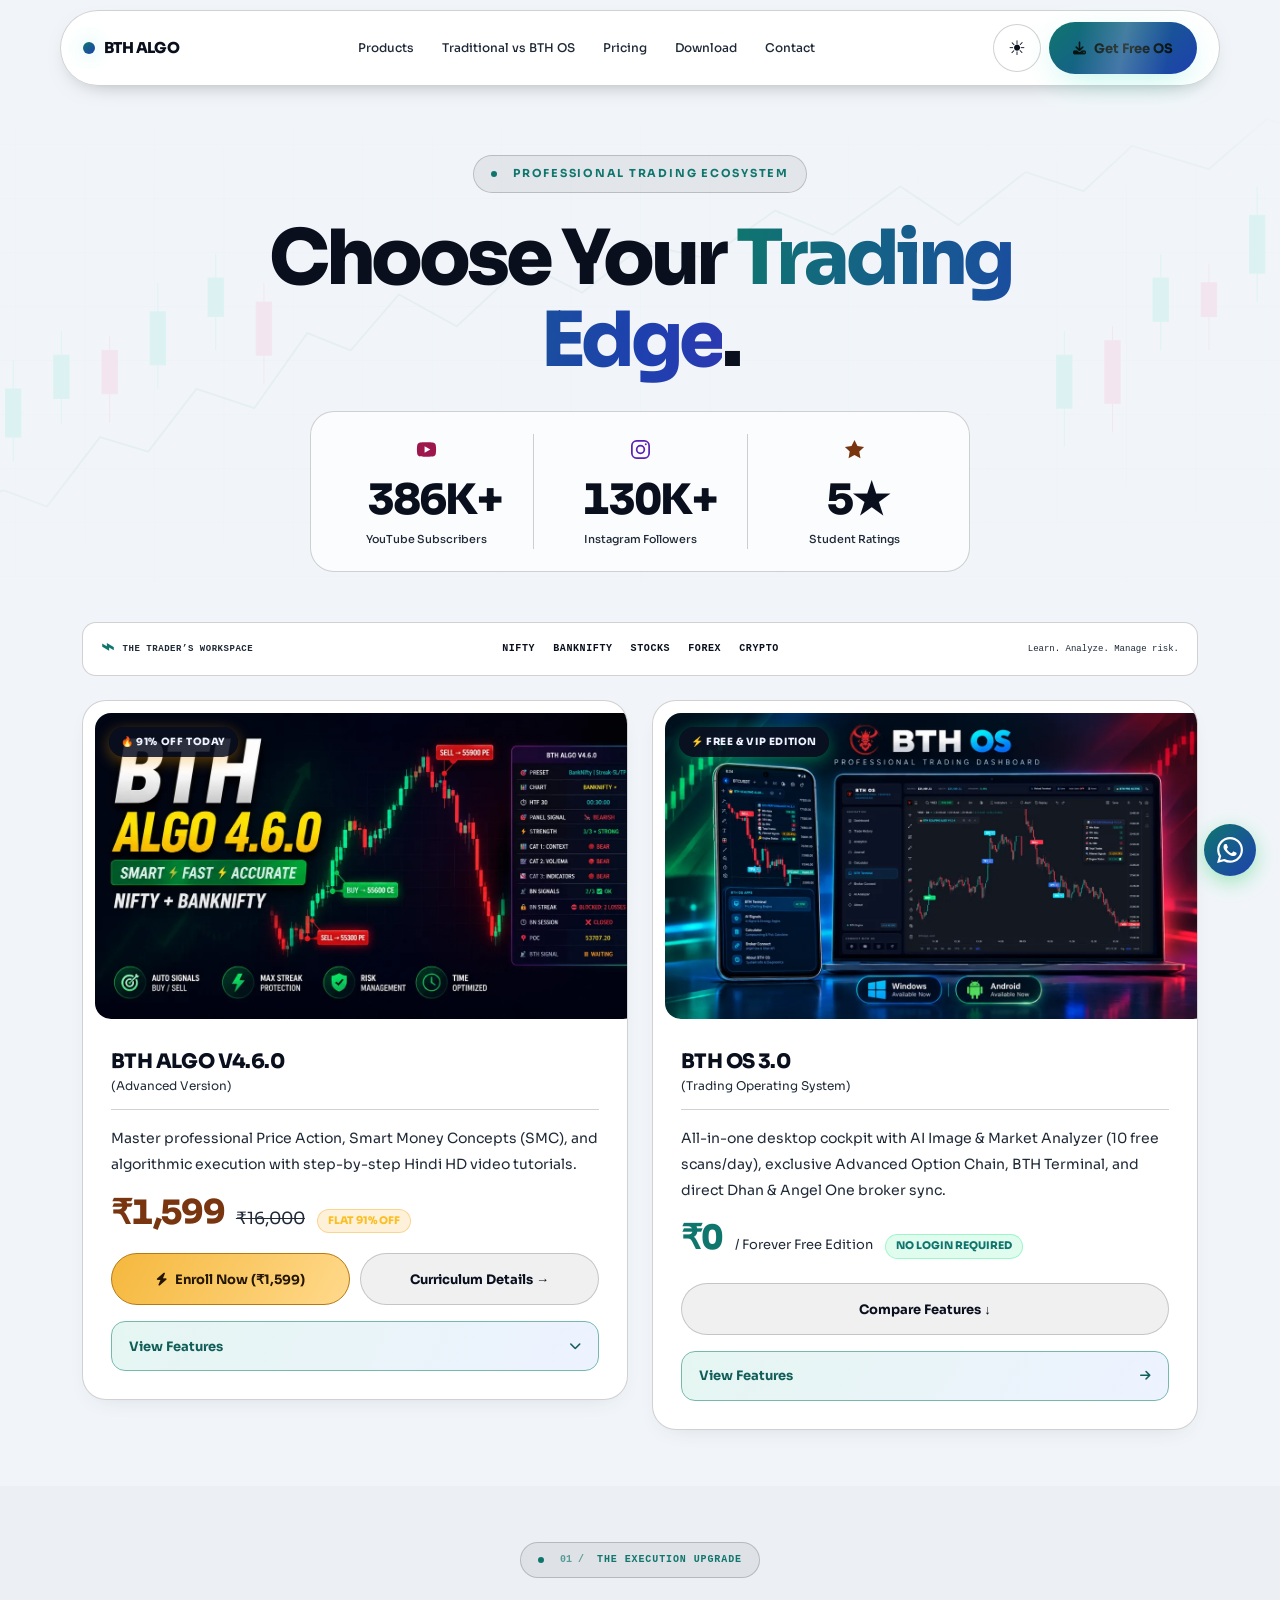
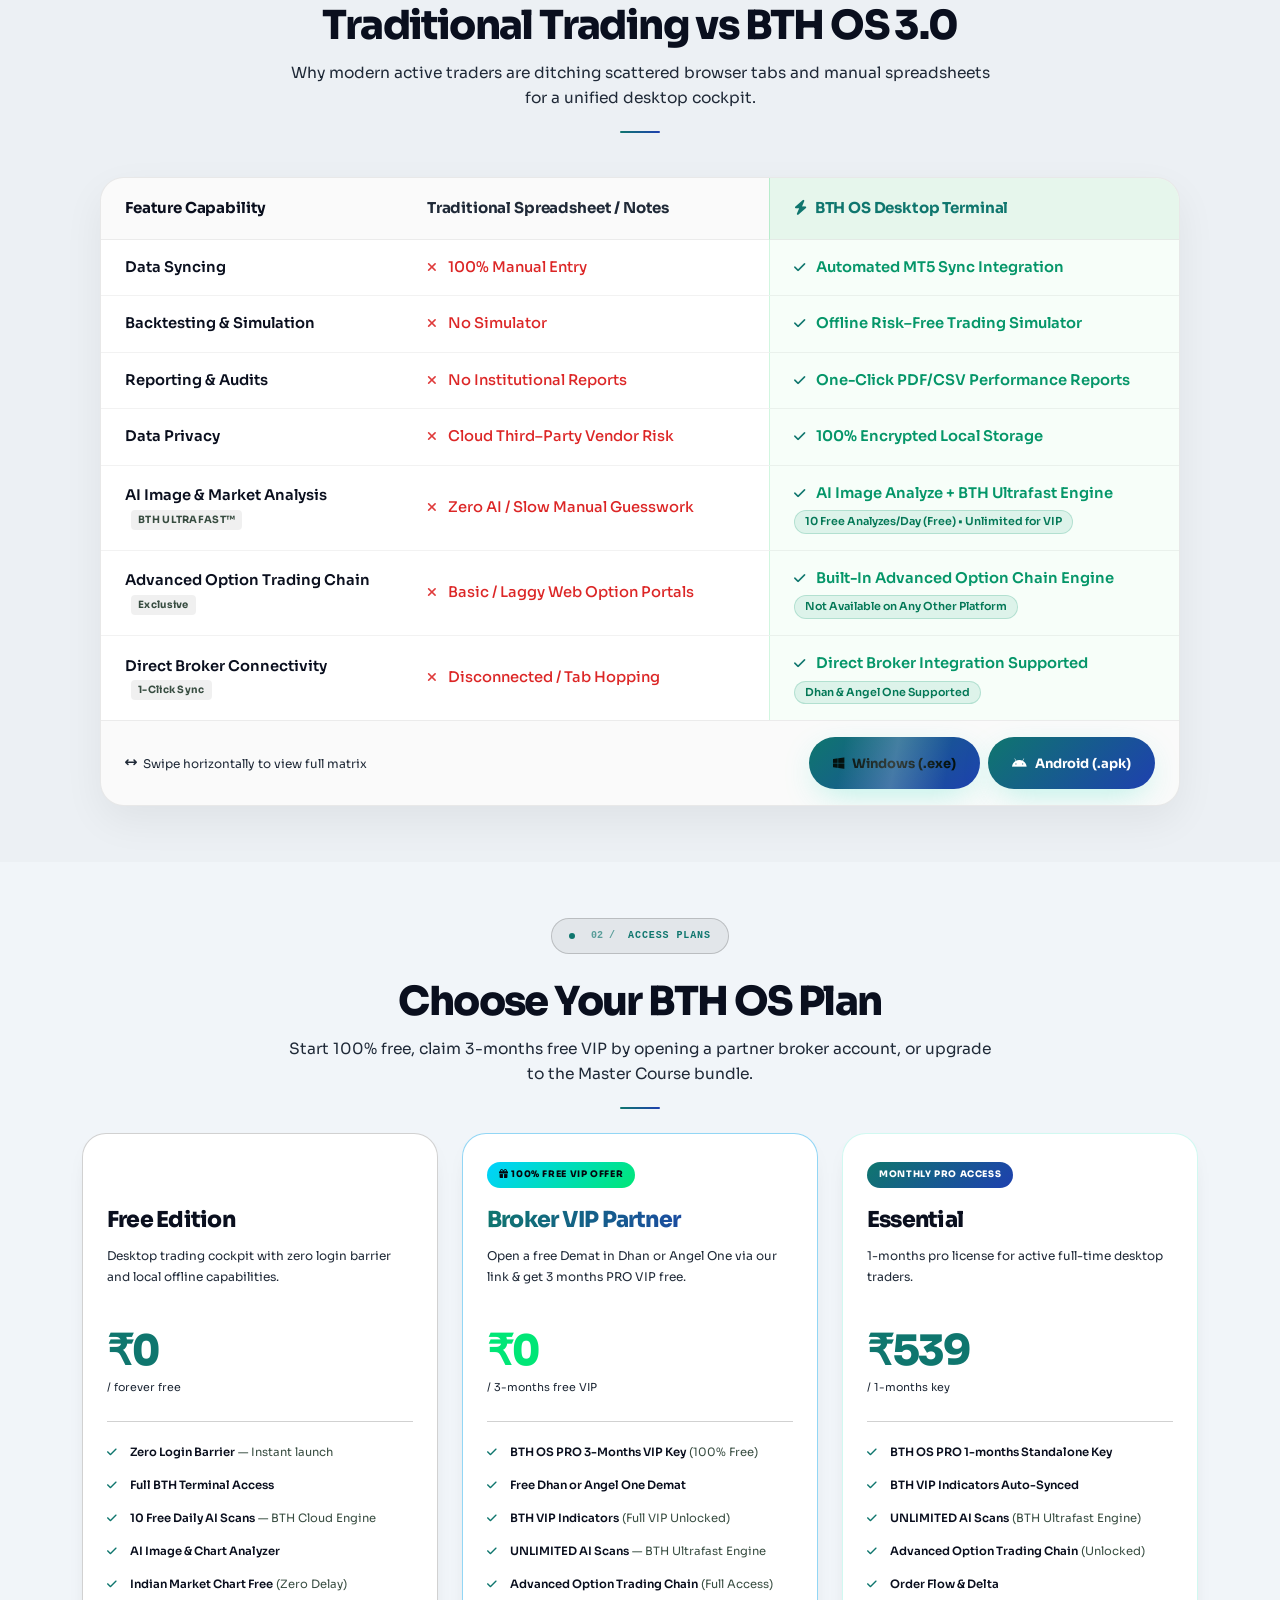
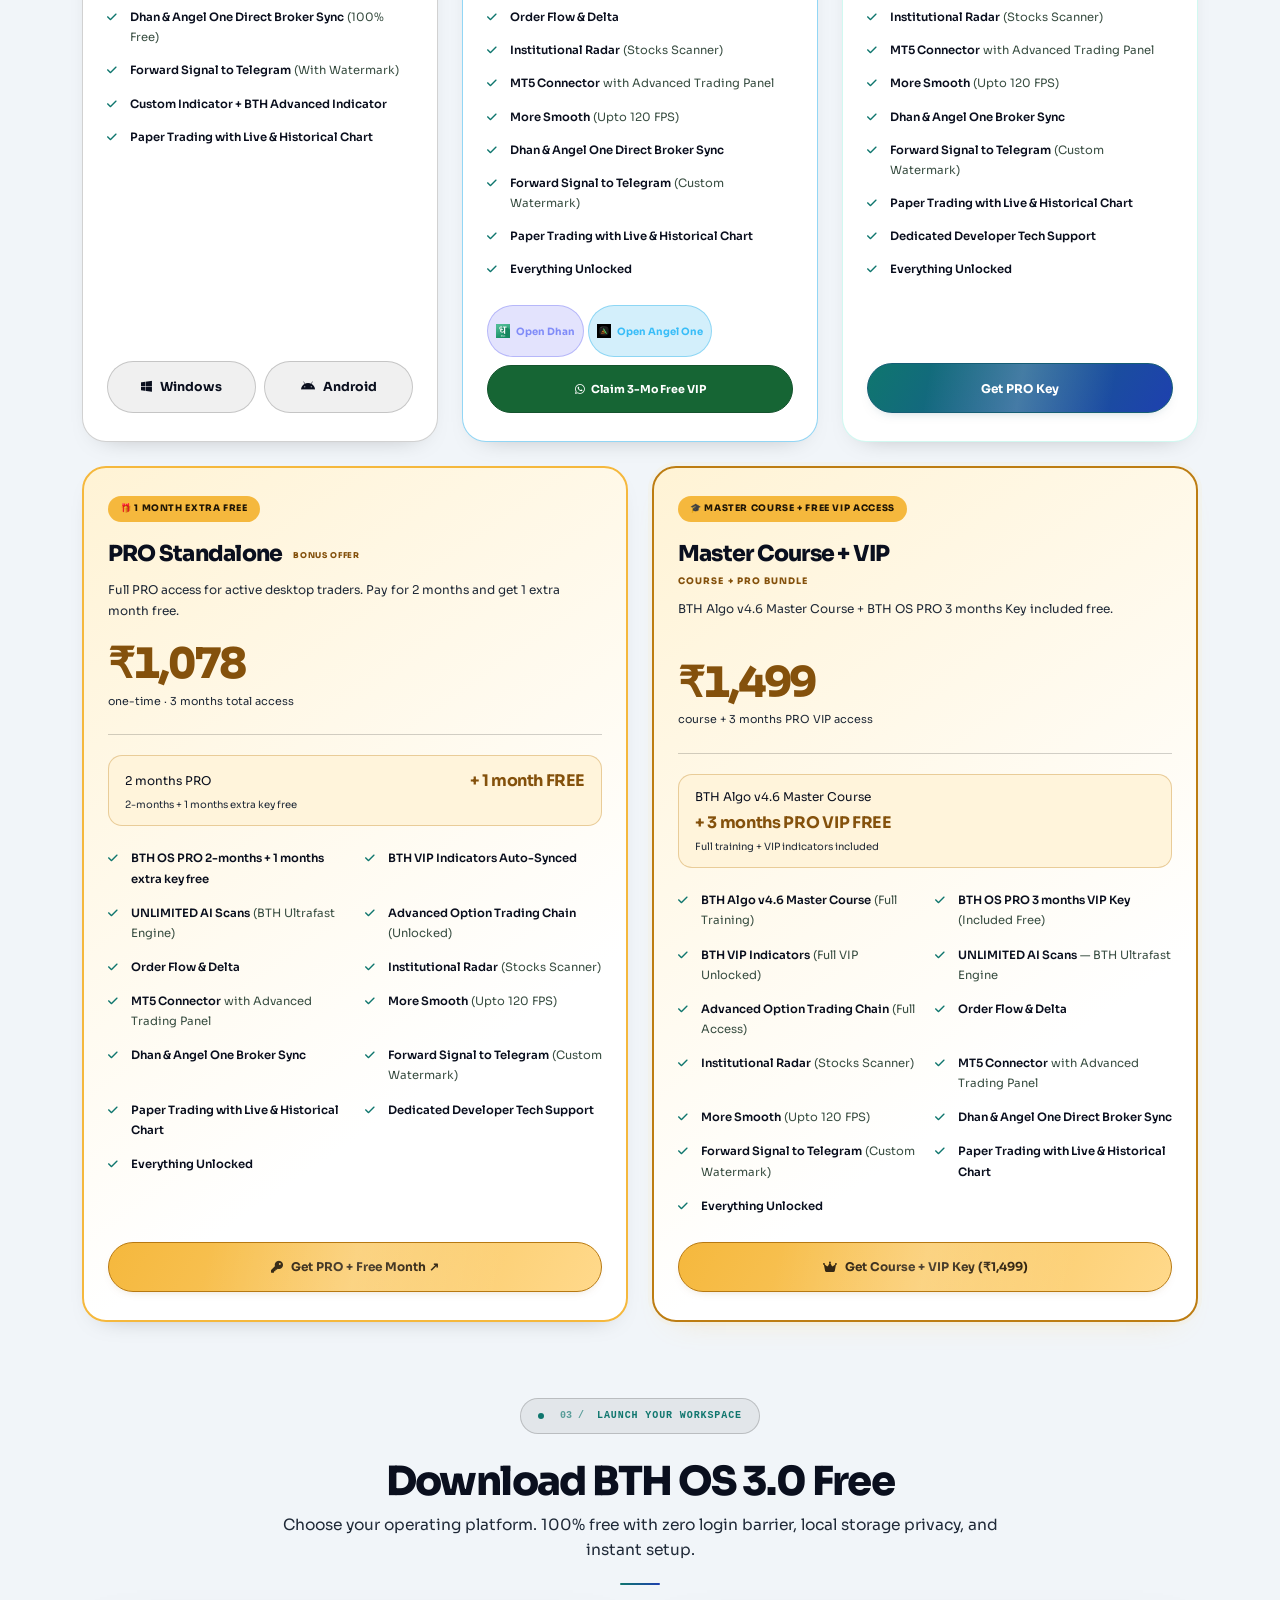
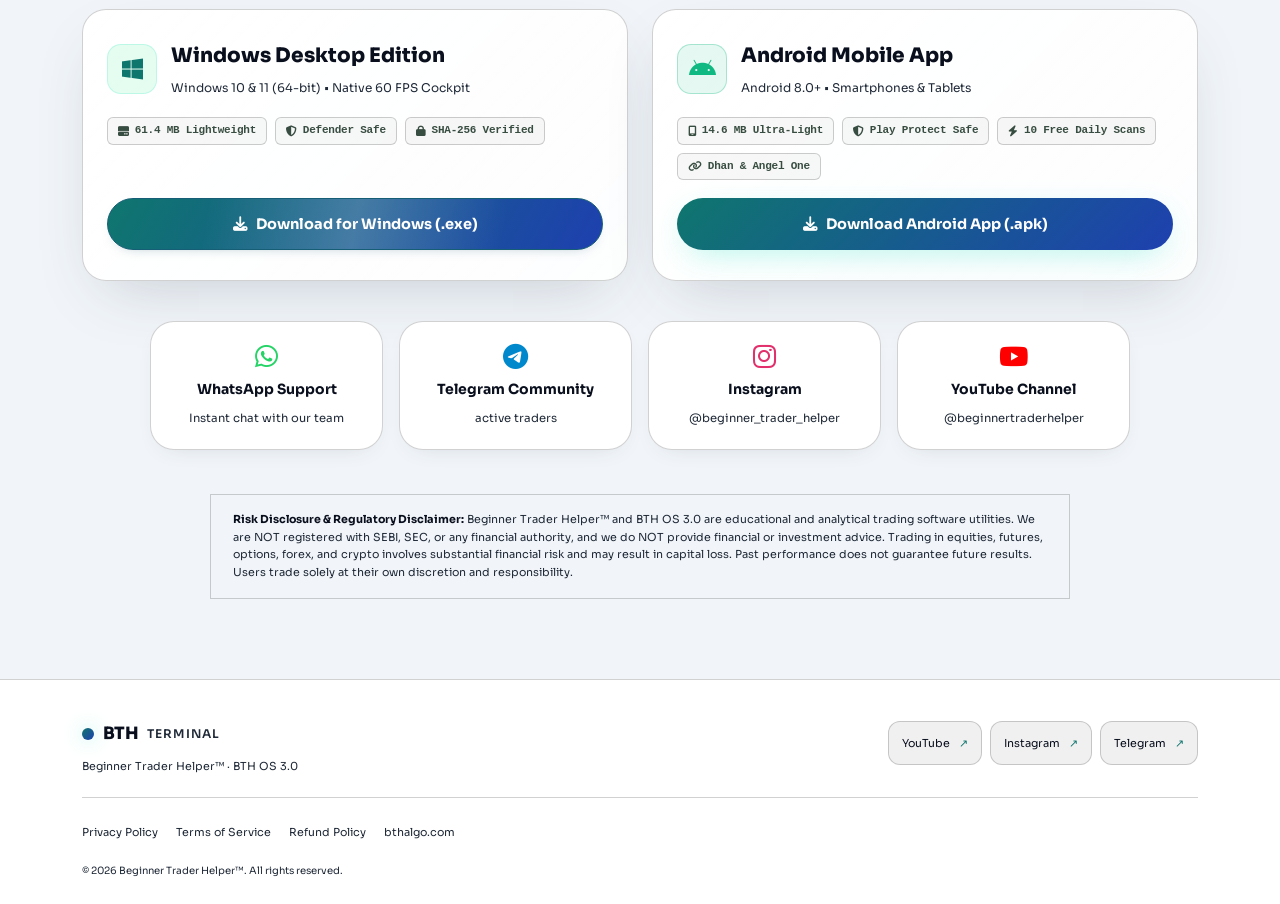
==== commit 1aad275e: "Update index.html" ====
--- a/index.html
+++ b/index.html
@@ -2565,10 +2565,168 @@
  color:#134e4a;border-color:#0f766e;
 }
 </style>
+  <!-- Optional festival component styles; remove with component -->
+  <style>/* OPTIONAL FESTIVAL COMPONENT — all rules are scoped; safe to remove. */
+#bth-festival-promo{--bg:#060812;--ink:#eef2ff;--mute:#a4aec8;--border:#ffffff24;--surface:#ffffff06;--teal:#2de2c0;color-scheme:dark}
+html[data-theme="light"] #bth-festival-promo{--bg:#f1f5f9;--ink:#0a0f1e;--mute:#475569;--border:#0f172a24;--surface:#fff;--teal:#0f766e;color-scheme:light}
+#bth-festival-promo .festival-banner{position:relative;isolation:isolate;overflow:hidden;display:flex;align-items:center;justify-content:space-between;gap:28px;padding:27px 38px;min-height:170px;border:1px solid #b69aff55;border-radius:24px;background:#0c0a1c;color:#fff;box-shadow:inset 0 1px 0 #ffffff17,0 20px 45px -32px #8b5cf655}
+#bth-festival-promo .festival-banner:before{content:"";position:absolute;z-index:-2;inset:0;background:radial-gradient(ellipse 23% 190% at 9% 8%,#5551b752,transparent 74%),radial-gradient(ellipse 18% 170% at 39% 80%,#673bc650,transparent 74%),radial-gradient(ellipse 40% 170% at 90% 5%,#cc4acf45,transparent 75%),linear-gradient(105deg,#0e0b1e,#16112b 48%,#0b0915)}
+#bth-festival-promo .festival-banner:after{content:"";position:absolute;inset:0;z-index:-1;opacity:.45;background-image:url("data:image/svg+xml,%3Csvg xmlns='http://www.w3.org/2000/svg' width='280' height='170'%3E%3Cg fill='%23ffffff'%3E%3Ccircle cx='11' cy='24' r='.7' opacity='.6'/%3E%3Ccircle cx='65' cy='72' r='.8' opacity='.4'/%3E%3Ccircle cx='143' cy='13' r='1' opacity='.7'/%3E%3Ccircle cx='206' cy='39' r='.6' opacity='.5'/%3E%3Ccircle cx='261' cy='113' r='1' opacity='.6'/%3E%3Ccircle cx='112' cy='141' r='.7' opacity='.4'/%3E%3Ccircle cx='183' cy='97' r='.9' opacity='.7'/%3E%3Ccircle cx='30' cy='149' r='.5' opacity='.7'/%3E%3Ccircle cx='239' cy='159' r='.6' opacity='.5'/%3E%3C/g%3E%3C/svg%3E");pointer-events:none}
+#bth-festival-promo .offer-copy{min-width:0}
+#bth-festival-promo .offer-eyebrow{font-size:9px;font-weight:650;letter-spacing:.14em;color:#c6bcf1;display:flex;align-items:center;gap:8px}
+#bth-festival-promo .offer-eyebrow:before{content:"✦";font-size:14px;color:#e6bcff}
+#bth-festival-promo .festival-banner h2{font-size:clamp(25px,3.2vw,37px);letter-spacing:-.045em;line-height:1.2;font-weight:800;margin:9px 0 7px}
+#bth-festival-promo .festival-banner h2 span{background:linear-gradient(100deg,#a18aff,#e46be4,#ffadd8);background-clip:text;-webkit-background-clip:text;color:transparent}
+#bth-festival-promo .offer-sub{margin:0;font-size:11px;color:#bdb6d5;line-height:1.6}
+#bth-festival-promo .clock-wrap{flex-shrink:0;text-align:center}
+#bth-festival-promo .countdown{display:flex;gap:8px;justify-content:center}
+#bth-festival-promo .unit{width:63px;min-height:66px;border:1px solid #ffffff30;border-radius:11px;background:linear-gradient(135deg,#ffffff0a,#07060ed9);box-shadow:inset 0 1px 0 #ffffff09;display:flex;align-items:center;justify-content:center;flex-direction:column;padding:9px 7px}
+#bth-festival-promo .number{font-size:27px;font-weight:750;line-height:1.1;letter-spacing:-.04em;font-variant-numeric:tabular-nums}
+#bth-festival-promo .unit small{font-size:8px;font-weight:550;letter-spacing:.08em;line-height:1.7;color:#c8bfdc;margin-top:5px}
+#bth-festival-promo .deadline{color:#b9accf;font-size:8px;line-height:1.5;margin:9px 0 0;letter-spacing:.025em}
+#bth-festival-promo .expired{font-size:13px;color:#ecd9ff;margin:0;padding:15px;border:1px solid #ffffff24;border-radius:12px;background:#ffffff08}
+#bth-festival-promo .expired[hidden]{display:none}
+#bth-festival-promo .countdown[hidden]{display:none}
+html[data-theme="light"] #bth-festival-promo .festival-banner{border-color:#9c7bd073;box-shadow:0 12px 30px -24px #5b21b680}
+@media (max-width:740px){#bth-festival-promo .festival-banner{padding:23px 18px;min-height:0;gap:18px;flex-direction:column;text-align:center;border-radius:20px}
+#bth-festival-promo .offer-eyebrow{justify-content:center;font-size:8px}
+#bth-festival-promo .festival-banner h2{font-size:29px;line-height:1.15;margin:8px 0}
+#bth-festival-promo .offer-sub{font-size:10px}
+#bth-festival-promo .unit{width:59px;min-height:62px;border-radius:10px}
+#bth-festival-promo .number{font-size:25px}
+#bth-festival-promo .countdown{gap:7px}
+#bth-festival-promo .deadline{font-size:8px;margin-top:8px}}
+@media (max-width:359px){#bth-festival-promo .festival-banner h2{font-size:25px}
+#bth-festival-promo .unit{width:54px}
+#bth-festival-promo .number{font-size:23px}
+#bth-festival-promo .countdown{gap:6px}}
+#bth-festival-promo{--fest-bg:linear-gradient(125deg,#101d2b,#101327 55%,#19122d);--fest-ink:#eef2ff;--fest-mute:#adb8ce;--fest-border:#ffffff29;--fest-unit:#080e1cc9;--fest-glow:radial-gradient(ellipse at 0% 95%,#2de2c019,transparent 55%),radial-gradient(ellipse at 100% 0%,#8b5cf625,transparent 60%);--flame:#ffdd8b}
+html[data-theme="light"] #bth-festival-promo{--fest-bg:linear-gradient(125deg,#f5fffc,#f4f7ff 55%,#faf5ff);--fest-ink:#0a0f1e;--fest-mute:#475569;--fest-border:#0f172a25;--fest-unit:#ffffffdb;--fest-glow:radial-gradient(ellipse at 0% 95%,#0f766e08,transparent 55%),radial-gradient(ellipse at 100% 0%,#5b21b608,transparent 60%);--flame:#f2a82c}
+#bth-festival-promo .festival-banner{min-height:200px;padding:30px 76px 40px;background:var(--fest-bg);color:var(--fest-ink);border-color:var(--fest-border);box-shadow:inset 0 1px 0 #ffffff24,0 20px 45px -32px #0009}
+#bth-festival-promo .festival-banner:before{background:var(--fest-glow)}
+#bth-festival-promo .festival-banner:after{opacity:.15}
+#bth-festival-promo .offer-copy,#bth-festival-promo .clock-wrap{position:relative;z-index:2}
+#bth-festival-promo .offer-eyebrow{color:var(--fest-mute)}
+#bth-festival-promo .offer-eyebrow:before{color:var(--teal)}
+#bth-festival-promo .festival-banner h2 span{background:linear-gradient(100deg,#2de2c0,#4c8dff,#b493ff);background-clip:text;-webkit-background-clip:text;color:transparent}
+#bth-festival-promo .offer-sub,#bth-festival-promo .deadline{color:var(--fest-mute)}
+#bth-festival-promo .unit{border-color:var(--fest-border);background:var(--fest-unit);box-shadow:inset 0 1px 0 #ffffff14}
+#bth-festival-promo .unit small{color:var(--fest-mute)}
+#bth-festival-promo .expired{color:var(--fest-ink);border-color:var(--fest-border)}
+#bth-festival-promo .firework-canvas{position:absolute;inset:0;width:100%;height:100%;z-index:1;pointer-events:none;opacity:.65}
+#bth-festival-promo .diya{position:absolute;z-index:2;pointer-events:none;width:65px;height:56px;bottom:5px;left:13px;color:#c78c3a}
+#bth-festival-promo .diya.right{left:auto;right:13px;transform:scaleX(-1)}
+#bth-festival-promo .diya svg{width:100%;height:100%;overflow:visible}
+#bth-festival-promo .diya .flame{transform-origin:32px 25px;animation:flameSway 2.4s ease-in-out infinite alternate}
+#bth-festival-promo .fest-foot{position:absolute;bottom:10px;left:90px;right:90px;display:flex;align-items:center;justify-content:center;gap:8px;font-size:7px;letter-spacing:.15em;color:var(--fest-mute);opacity:.75;pointer-events:none;z-index:2}
+#bth-festival-promo .fest-foot:before,#bth-festival-promo .fest-foot:after{content:"";width:35px;height:1px;background:linear-gradient(90deg,transparent,#dca65d66,transparent)}
+html[data-theme="light"] #bth-festival-promo .festival-banner{border-color:var(--fest-border);box-shadow:0 16px 32px -24px #33415555}
+html[data-theme="light"] #bth-festival-promo .festival-banner h2 span{background:linear-gradient(100deg,#0f766e,#1e40af,#5b21b6);background-clip:text;-webkit-background-clip:text;color:transparent}
+@keyframes flameSway{from{transform:rotate(-3deg) scaleY(.97)}to{transform:rotate(3deg) scaleY(1.04)}}
+@media (max-width:740px){#bth-festival-promo .festival-banner{min-height:238px;padding:23px 18px 43px;gap:17px}
+#bth-festival-promo .diya{width:49px;height:43px;left:8px;bottom:4px}
+#bth-festival-promo .diya.right{left:auto;right:8px}
+#bth-festival-promo .fest-foot{left:65px;right:65px;bottom:12px;font-size:6px;letter-spacing:.12em}
+#bth-festival-promo .fest-foot:before,#bth-festival-promo .fest-foot:after{width:14px}
+#bth-festival-promo .firework-canvas{opacity:.5}}
+@media (prefers-reduced-motion:reduce){#bth-festival-promo .diya .flame{animation:none}
+#bth-festival-promo .firework-canvas{display:none}}
+#bth-festival-promo .firework-canvas{opacity:1;z-index:1}
+#bth-festival-promo .firework-decoration{position:absolute;inset:0;width:100%;height:100%;pointer-events:none;opacity:.65;z-index:1}
+#bth-festival-promo .diya{width:75px;height:65px;bottom:4px}
+html[data-theme="light"] #bth-festival-promo .firework-decoration{opacity:.8}
+@media (max-width:740px){#bth-festival-promo .firework-canvas{opacity:1}
+#bth-festival-promo .diya{width:58px;height:51px;left:4px}
+#bth-festival-promo .diya.right{right:4px}
+#bth-festival-promo .firework-decoration{opacity:.65}}
+@media (prefers-reduced-motion:reduce){#bth-festival-promo .firework-canvas.user-enabled{display:block}}
+#bth-festival-promo .festival-banner{border-color:#8f9bcc52}
+#bth-festival-promo .festival-banner:before{background:var(--fest-glow),linear-gradient(90deg,transparent,#caa15d04,transparent)}
+#bth-festival-promo .hanging-lamp{position:absolute;top:0;left:15px;width:34px;height:83px;z-index:2;pointer-events:none}
+#bth-festival-promo .hanging-lamp svg{display:block;width:100%;height:100%}
+#bth-festival-promo .hanging-lamp.lamp-2{left:auto;right:15px}
+#bth-festival-promo .diya{width:86px;height:70px;left:5px;bottom:0;z-index:3}
+#bth-festival-promo .diya.right{left:auto;right:5px}
+#bth-festival-promo .diya .ornate-flame{transform-origin:44px 37px}
+#bth-festival-promo .rangoli{position:absolute;left:-35px;bottom:-45px;width:150px;height:150px;color:#e6b76a;opacity:.14;pointer-events:none;z-index:0}
+#bth-festival-promo .festival-banner .offer-eyebrow{letter-spacing:.17em}
+#bth-festival-promo .offer-eyebrow:before{content:"✦";color:#e2bc77}
+#bth-festival-promo .fest-foot{color:#bdac89;font-size:7px;letter-spacing:.16em}
+html[data-theme="light"] #bth-festival-promo .rangoli{color:#9d6823;opacity:.17}
+html[data-theme="light"] #bth-festival-promo .fest-foot{color:#856633}
+html[data-theme="light"] #bth-festival-promo .hanging-lamp{opacity:.95}
+@media (max-width:740px){#bth-festival-promo .hanging-lamp{width:25px;height:61px;left:7px}
+#bth-festival-promo .hanging-lamp.lamp-2{right:7px}
+#bth-festival-promo .diya{width:68px;height:56px;left:1px;bottom:0}
+#bth-festival-promo .diya.right{right:1px}
+#bth-festival-promo .rangoli{width:120px;height:120px;left:-32px;bottom:-39px}
+#bth-festival-promo .festival-banner .offer-eyebrow{font-size:7px;letter-spacing:.14em}
+#bth-festival-promo .fest-foot{left:75px;right:75px;font-size:5.7px;letter-spacing:.08em}
+#bth-festival-promo .fest-foot:before,#bth-festival-promo .fest-foot:after{width:10px;flex-shrink:0}}
+#bth-festival-promo .hanging-lamp{z-index:4}
+#bth-festival-promo .firework-canvas{clip-path:polygon(58px 0,calc(100% - 58px) 0,calc(100% - 58px) 88px,100% 88px,100% 100%,0 100%,0 88px,58px 88px)}
+#bth-festival-promo .diya{width:64px;height:53px;left:10px;bottom:3px}
+#bth-festival-promo .diya.right{left:auto;right:10px}
+#bth-festival-promo .rangoli{width:124px;height:124px;left:-30px;bottom:-39px;opacity:.11}
+@media (max-width:740px){#bth-festival-promo .diya{width:50px;height:42px;left:6px;bottom:3px}
+#bth-festival-promo .diya.right{left:auto;right:6px}
+#bth-festival-promo .rangoli{width:96px;height:96px;left:-26px;bottom:-31px}
+#bth-festival-promo .firework-canvas{clip-path:polygon(42px 0,calc(100% - 42px) 0,calc(100% - 42px) 66px,100% 66px,100% 100%,0 100%,0 66px,42px 66px)}}
+#bth-festival-promo .festival-banner h2{
+ background-image:linear-gradient(110deg,var(--fest-ink) 0%,var(--fest-ink) 39%,#a8e9ef 44%,#ffffff 49%,#c2b7ff 54%,var(--fest-ink) 60%,var(--fest-ink) 100%);
+ background-size:260% 100%;background-position:140% 0;
+ background-clip:text;-webkit-background-clip:text;color:transparent;
+ animation:festivalTitleShine 5.5s ease-in-out infinite;
+}
+#bth-festival-promo .festival-banner h2 span{
+ background:transparent!important;color:inherit;-webkit-text-fill-color:inherit;
+}
+html[data-theme="light"] #bth-festival-promo .festival-banner h2{
+ background-image:linear-gradient(110deg,#0a0f1e 0%,#0a0f1e 39%,#0f766e 44%,#4c8dff 49%,#7c3aed 54%,#0a0f1e 60%,#0a0f1e 100%);
+}
+@keyframes festivalTitleShine{0%,30%{background-position:140% 0}76%,100%{background-position:-40% 0}}
+@media (prefers-reduced-motion:reduce){#bth-festival-promo .festival-banner h2{animation:none;background-position:140% 0}}
+#bth-festival-promo .festival-banner h2{position:relative;background-image:linear-gradient(100deg,#eef2ff 0%,#b4c9ff 45%,#ab91ff 100%);background-size:100% 100%;animation:none;color:transparent;-webkit-text-fill-color:transparent}
+html[data-theme="light"] #bth-festival-promo .festival-banner h2{background-image:linear-gradient(100deg,#0a0f1e,#1e40af 55%,#5b21b6)}
+#bth-festival-promo .festival-banner h2:after{content:attr(data-shine);position:absolute;inset:0;pointer-events:none;font:inherit;letter-spacing:inherit;line-height:inherit;text-align:inherit;
+ color:transparent;-webkit-text-fill-color:transparent;
+ background-image:linear-gradient(105deg,transparent 0%,transparent 37%,#ffc96b 44%,#fff9cf 48%,#fff 50%,#fff9cf 52%,#ffc96b 56%,transparent 63%,transparent 100%);
+ background-size:280% 100%;background-position:120% 0;background-clip:text;-webkit-background-clip:text;
+ animation:clearFestivalShine 7s ease-in-out infinite;
+}
+html[data-theme="light"] #bth-festival-promo .festival-banner h2:after{background-image:linear-gradient(105deg,transparent 0%,transparent 37%,#b56c07 44%,#eaa631 48%,#ffca55 50%,#eaa631 52%,#b56c07 56%,transparent 63%,transparent 100%)}
+@keyframes clearFestivalShine{from{background-position:120% 0}to{background-position:-120% 0}}
+#bth-festival-promo .festival-banner h2.shine-replay:after{animation:clearFestivalShine 7s ease-in-out infinite!important}
+@media (prefers-reduced-motion:reduce){#bth-festival-promo .festival-banner h2:after{animation:none;opacity:0}
+#bth-festival-promo .festival-banner h2.shine-replay:after{opacity:1}}
+#bth-festival-promo{margin:0 0 38px;min-width:0}
+#bth-festival-promo[hidden],#bth-festival-promo[data-enabled="false"]{display:none!important;margin:0!important}
+#bth-festival-promo .festival-banner{font-family:var(--font-main,-apple-system,sans-serif)}
+#bth-festival-promo .festival-banner h2:after{animation:clearFestivalShine 7s ease-in-out infinite!important}
+#bth-festival-promo .diya .ornate-flame{animation:flameSway 2.4s ease-in-out infinite alternate!important}
+#bth-festival-promo .festival-banner h2 span{animation:none!important}
+#bth-festival-promo .festival-banner[data-effects-paused="true"] .ornate-flame,
+#bth-festival-promo .festival-banner[data-effects-paused="true"] h2:after{animation-play-state:paused!important}
+@media(max-width:740px){#bth-festival-promo{margin-bottom:28px}#bth-festival-promo .festival-banner h2{font-size:clamp(24px,7vw,29px)}}
+@media(prefers-reduced-motion:reduce){#bth-festival-promo .festival-banner h2:after{animation:none!important;opacity:0}#bth-festival-promo .diya .ornate-flame{animation:none!important}}
+/* Placement: after the pricing introduction, before the plan selector/cards. */
+#pricing .section-header:has(+ #bth-festival-promo){margin-bottom:24px}
+/* Campaign animation autoplays; no user-facing controls. */
+#bth-festival-promo[data-motion="on"] .firework-canvas{display:block!important}
+#bth-festival-promo[data-motion="on"] .festival-banner h2:after{opacity:1!important;animation:clearFestivalShine 7s ease-in-out infinite!important}
+#bth-festival-promo[data-motion="on"] .diya .ornate-flame{animation:flameSway 2.4s ease-in-out infinite alternate!important}
+#bth-festival-promo[data-motion="off"] .firework-canvas{display:none!important}
+#bth-festival-promo[data-motion="off"] .festival-banner h2:after{animation:none!important;opacity:0!important}
+#bth-festival-promo[data-motion="off"] .diya .ornate-flame{animation:none!important}
+#bth-festival-promo[data-motion="on"] .festival-banner[data-effects-paused="true"] h2:after,
+#bth-festival-promo[data-motion="on"] .festival-banner[data-effects-paused="true"] .ornate-flame{animation-play-state:paused!important}
+</style>
   
   <!-- Script -->
   
   
+  
+  <!-- Optional festival component behavior; no dependencies -->
   
   <script type="application/ld+json">{"@context": "https://schema.org", "@graph": [{"@type": "Organization", "@id": "https://bthalgo.com/#organization", "name": "Beginner Trader Helper", "alternateName": ["BTH ALGO", "BTH OS"], "url": "https://bthalgo.com/", "logo": "https://bthalgo.com/images/logo.png", "sameAs": ["https://www.youtube.com/c/beginnertraderhelper", "https://www.instagram.com/beginner_trader_helper/"]}, {"@type": "WebSite", "@id": "https://bthalgo.com/#website", "url": "https://bthalgo.com/", "name": "BTH ALGO", "alternateName": "BTHALGO.COM", "publisher": {"@id": "https://bthalgo.com/#organization"}, "inLanguage": "en-IN"}, {"@type": "WebPage", "@id": "https://bthalgo.com/#webpage", "url": "https://bthalgo.com/", "name": "BTH ALGO Official | BTH OS Trading Tools & Courses", "description": "Explore BTH OS for Windows and Android, trading tools and BTH Algo courses. Compare free and PRO plans, features and broker integrations.", "isPartOf": {"@id": "https://bthalgo.com/#website"}, "about": {"@id": "https://bthalgo.com/#organization"}, "inLanguage": "en-IN"}]}</script>
 </head>
@@ -3007,6 +3165,9 @@
   <section class="section-padding" id="pricing">
     <div class="container">
       
+      
+
+
       <div class="section-header">
         <div class="badge-tag"><span class="terminal-section-no">02 /</span> Access Plans</div>
         <h2 class="section-title">Choose Your BTH OS Plan</h2>
@@ -3014,6 +3175,13 @@
           Start 100% free, claim 3-months free VIP by opening a partner broker account, or upgrade to the Master Course bundle.
         </p>
       </div>
+
+      <!-- OPTIONAL FESTIVAL PROMO: START — set data-enabled="false" to hide; remove this block to delete. -->
+      <div id="bth-festival-promo" data-enabled="true" data-motion="on" data-deadline="2026-11-10T00:00:00+05:30" data-fireworks="true" data-hide-after-expiry="true">
+<section aria-label="Festival Season Offer countdown" class="festival-banner"><svg aria-hidden="true" class="firework-decoration" preserveaspectratio="none" viewbox="0 0 1160 240"><g fill="none" stroke-linecap="round"><g stroke="#2de2c0" stroke-width="1.5" transform="translate(580 25)"><path d="M0 -12V-6M0 6V12M-12 0H-6M6 0H12M-9 -9L-5 -5M5 5L9 9M-9 9L-5 5M5 -5L9 -9"></path></g><g stroke="#f5c66c" stroke-width="1.5"><path d="M190 201v8M186 205h8M965 190v8M961 194h8"></path></g></g></svg><canvas aria-hidden="true" class="firework-canvas"></canvas><div aria-hidden="true" class="hanging-lamp lamp-1"><svg viewbox="0 0 42 100"><defs><lineargradient id="bth-fest-lantern1" x2="0" y2="1"><stop stop-color="#e7bf7b" stop-opacity=".95"></stop><stop offset="1" stop-color="#99683b" stop-opacity=".7"></stop></lineargradient></defs><path d="M21 0V24" stroke="#cda46d" stroke-width=".8"></path><path d="M16 25Q21 16 26 25" fill="none" stroke="#dcae65"></path><path d="M14 27L9 37 12 61 21 67 30 61 33 37 28 27Z" fill="#e3ab4f12" stroke="url(#bth-fest-lantern1)" stroke-width="1.1"></path><path d="M9 37H33M12 61H30M14 27H28M21 29V65M14 37L17 61M28 37L25 61" opacity=".8" stroke="#d4a76c" stroke-width=".7"></path><ellipse cx="21" cy="49" fill="#ffcd6c" opacity=".12" rx="6" ry="9"></ellipse><path d="M21 40C20 45 17 48 19 52C21 55 24 52 24 49Z" fill="#ffd682"></path><path d="M21 67V78M16 66L14 74M26 66L28 74" stroke="#cda46d" stroke-width=".8"></path><circle cx="21" cy="80" fill="#e8c88b" r="1.5"></circle></svg></div><div aria-hidden="true" class="hanging-lamp lamp-2"><svg viewbox="0 0 42 100"><defs><lineargradient id="bth-fest-lantern2" x2="0" y2="1"><stop stop-color="#e7bf7b" stop-opacity=".95"></stop><stop offset="1" stop-color="#99683b" stop-opacity=".7"></stop></lineargradient></defs><path d="M21 0V24" stroke="#cda46d" stroke-width=".8"></path><path d="M16 25Q21 16 26 25" fill="none" stroke="#dcae65"></path><path d="M14 27L9 37 12 61 21 67 30 61 33 37 28 27Z" fill="#e3ab4f12" stroke="url(#bth-fest-lantern2)" stroke-width="1.1"></path><path d="M9 37H33M12 61H30M14 27H28M21 29V65M14 37L17 61M28 37L25 61" opacity=".8" stroke="#d4a76c" stroke-width=".7"></path><ellipse cx="21" cy="49" fill="#ffcd6c" opacity=".12" rx="6" ry="9"></ellipse><path d="M21 40C20 45 17 48 19 52C21 55 24 52 24 49Z" fill="#ffd682"></path><path d="M21 67V78M16 66L14 74M26 66L28 74" stroke="#cda46d" stroke-width=".8"></path><circle cx="21" cy="80" fill="#e8c88b" r="1.5"></circle></svg></div><svg aria-hidden="true" class="rangoli" viewbox="0 0 120 120"><g fill="none" stroke="currentColor" stroke-width=".8"><ellipse cx="60" cy="37" rx="8" ry="20" transform="rotate(0 60 60)"></ellipse><ellipse cx="60" cy="37" rx="8" ry="20" transform="rotate(45 60 60)"></ellipse><ellipse cx="60" cy="37" rx="8" ry="20" transform="rotate(90 60 60)"></ellipse><ellipse cx="60" cy="37" rx="8" ry="20" transform="rotate(135 60 60)"></ellipse><ellipse cx="60" cy="37" rx="8" ry="20" transform="rotate(180 60 60)"></ellipse><ellipse cx="60" cy="37" rx="8" ry="20" transform="rotate(225 60 60)"></ellipse><ellipse cx="60" cy="37" rx="8" ry="20" transform="rotate(270 60 60)"></ellipse><ellipse cx="60" cy="37" rx="8" ry="20" transform="rotate(315 60 60)"></ellipse><circle cx="60" cy="60" r="14"></circle><circle cx="60" cy="60" r="35" stroke-dasharray="1 4"></circle><circle cx="60" cy="60" r="47" stroke-dasharray="2 5"></circle></g></svg><svg aria-hidden="true" class="rangoli rangoli-right" viewbox="0 0 120 120"><g fill="none" stroke="currentColor" stroke-width=".8"><ellipse cx="60" cy="37" rx="8" ry="20" transform="rotate(0 60 60)"></ellipse><ellipse cx="60" cy="37" rx="8" ry="20" transform="rotate(45 60 60)"></ellipse><ellipse cx="60" cy="37" rx="8" ry="20" transform="rotate(90 60 60)"></ellipse><ellipse cx="60" cy="37" rx="8" ry="20" transform="rotate(135 60 60)"></ellipse><ellipse cx="60" cy="37" rx="8" ry="20" transform="rotate(180 60 60)"></ellipse><ellipse cx="60" cy="37" rx="8" ry="20" transform="rotate(225 60 60)"></ellipse><ellipse cx="60" cy="37" rx="8" ry="20" transform="rotate(270 60 60)"></ellipse><ellipse cx="60" cy="37" rx="8" ry="20" transform="rotate(315 60 60)"></ellipse><circle cx="60" cy="60" r="14"></circle><circle cx="60" cy="60" r="35" stroke-dasharray="1 4"></circle><circle cx="60" cy="60" r="47" stroke-dasharray="2 5"></circle></g></svg><div aria-hidden="true" class="diya"><svg aria-hidden="true" focusable="false" viewbox="0 0 88 72"><defs><radialgradient id="bth-fest-halo1"><stop stop-color="#ffd785" stop-opacity=".24"></stop><stop offset="1" stop-color="#ffd785" stop-opacity="0"></stop></radialgradient><lineargradient id="bth-fest-bowl1" x2="0" y2="1"><stop stop-color="#e8ae59"></stop><stop offset=".45" stop-color="#bc7133"></stop><stop offset="1" stop-color="#754222"></stop></lineargradient><lineargradient id="bth-fest-flame1" x2="0" y2="1"><stop stop-color="#fff4bc"></stop><stop offset=".6" stop-color="#ffc75c"></stop><stop offset="1" stop-color="#ef8738"></stop></lineargradient></defs><ellipse cx="44" cy="29" fill="url(#bth-fest-halo1)" rx="39" ry="29"></ellipse><ellipse cx="44" cy="65" fill="#e5a343" opacity=".08" rx="34" ry="4"></ellipse><path d="M12 44Q44 85 76 44Z" fill="url(#bth-fest-bowl1)" stroke="#d79649" stroke-width=".7"></path><path d="M18 50Q44 74 70 50M25 57Q44 69 63 57" fill="none" opacity=".7" stroke="#efc77f" stroke-width="1"></path><path d="M26 54l3 4 3-2 3 4 4-2 5 4 5-4 4 2 3-4 3 2 3-4" fill="none" opacity=".6" stroke="#ffe2a0" stroke-width="1"></path><ellipse cx="44" cy="44" fill="#9b5d2b" rx="32" ry="6.2" stroke="#e9ba6c" stroke-width="1.1"></ellipse><ellipse cx="44" cy="43.3" fill="#f2b85d" rx="28.5" ry="4.1"></ellipse><ellipse cx="44" cy="43" fill="#ffe2a0" opacity=".5" rx="22" ry="2"></ellipse><path d="M43 42l2-9" stroke="#794024" stroke-linecap="round" stroke-width="2.2"></path><g class="flame ornate-flame"><path d="M44 5C43 15 32 21 35 30C37 41 51 40 54 30C57 22 47 17 44 5Z" fill="url(#bth-fest-flame1)"></path><path d="M44 20C44 25 39 29 41 33C44 39 49 33 48 29Z" fill="#fff8d5"></path></g><g fill="#ffdaa0" opacity=".9"><circle cx="28" cy="51" r=".8"></circle><circle cx="37" cy="56" r=".8"></circle><circle cx="51" cy="56" r=".8"></circle><circle cx="60" cy="51" r=".8"></circle></g></svg></div><div aria-hidden="true" class="diya right"><svg aria-hidden="true" focusable="false" viewbox="0 0 88 72"><defs><radialgradient id="bth-fest-halo2"><stop stop-color="#ffd785" stop-opacity=".24"></stop><stop offset="1" stop-color="#ffd785" stop-opacity="0"></stop></radialgradient><lineargradient id="bth-fest-bowl2" x2="0" y2="1"><stop stop-color="#e8ae59"></stop><stop offset=".45" stop-color="#bc7133"></stop><stop offset="1" stop-color="#754222"></stop></lineargradient><lineargradient id="bth-fest-flame2" x2="0" y2="1"><stop stop-color="#fff4bc"></stop><stop offset=".6" stop-color="#ffc75c"></stop><stop offset="1" stop-color="#ef8738"></stop></lineargradient></defs><ellipse cx="44" cy="29" fill="url(#bth-fest-halo2)" rx="39" ry="29"></ellipse><ellipse cx="44" cy="65" fill="#e5a343" opacity=".08" rx="34" ry="4"></ellipse><path d="M12 44Q44 85 76 44Z" fill="url(#bth-fest-bowl2)" stroke="#d79649" stroke-width=".7"></path><path d="M18 50Q44 74 70 50M25 57Q44 69 63 57" fill="none" opacity=".7" stroke="#efc77f" stroke-width="1"></path><path d="M26 54l3 4 3-2 3 4 4-2 5 4 5-4 4 2 3-4 3 2 3-4" fill="none" opacity=".6" stroke="#ffe2a0" stroke-width="1"></path><ellipse cx="44" cy="44" fill="#9b5d2b" rx="32" ry="6.2" stroke="#e9ba6c" stroke-width="1.1"></ellipse><ellipse cx="44" cy="43.3" fill="#f2b85d" rx="28.5" ry="4.1"></ellipse><ellipse cx="44" cy="43" fill="#ffe2a0" opacity=".5" rx="22" ry="2"></ellipse><path d="M43 42l2-9" stroke="#794024" stroke-linecap="round" stroke-width="2.2"></path><g class="flame ornate-flame"><path d="M44 5C43 15 32 21 35 30C37 41 51 40 54 30C57 22 47 17 44 5Z" fill="url(#bth-fest-flame2)"></path><path d="M44 20C44 25 39 29 41 33C44 39 49 33 48 29Z" fill="#fff8d5"></path></g><g fill="#ffdaa0" opacity=".9"><circle cx="28" cy="51" r=".8"></circle><circle cx="37" cy="56" r=".8"></circle><circle cx="51" cy="56" r=".8"></circle><circle cx="60" cy="51" r=".8"></circle></g></svg></div><div aria-hidden="true" class="fest-foot">A LITTLE LIGHT. A LITTLE MORE PRO.</div><div class="offer-copy"><div class="offer-eyebrow">BTH OS · FESTIVE COUNTDOWN</div><h2 data-shine="Festival Season Offer">Festival Season <span>Offer</span></h2><p class="offer-sub">A little more PRO. A little more to celebrate.</p></div><div class="clock-wrap"><div aria-label="Time remaining until 10 November 2026, midnight India time" aria-live="off" class="countdown" id="bth-fest-countdown" role="timer"><div class="unit"><span class="number" id="bth-fest-days">--</span><small>DAYS</small></div><div class="unit"><span class="number" id="bth-fest-hours">--</span><small>HOURS</small></div><div class="unit"><span class="number" id="bth-fest-minutes">--</span><small>MINS</small></div><div class="unit"><span class="number" id="bth-fest-seconds">--</span><small>SECS</small></div></div><p class="expired" hidden="" id="bth-fest-expired">The festival countdown has ended.</p><p class="deadline">Countdown to 10 Nov 2026 · 12:00 AM IST</p></div></section>
+      </div>
+      <!-- OPTIONAL FESTIVAL PROMO: END -->
+
 
       <div class="pricing-grid">
 
@@ -3592,5 +3760,93 @@
  }
  if(document.readyState==='loading')document.addEventListener('DOMContentLoaded',init,{once:true});else init();
 })();
-</script><script>(function(){function c(){var b=a.contentDocument||(a.contentWindow&&a.contentWindow.document);if(b){var d=b.createElement('script');d.innerHTML="window.__CF$cv$params={r:'a4bd4cf1da9412bc',t:'MTc5MjIxOTEwOA=='};var a=document.createElement('script');a.src='/cdn-cgi/challenge-platform/scripts/jsd/main.js';document.getElementsByTagName('head')[0].appendChild(a);";b.getElementsByTagName('head')[0].appendChild(d)}}if(document.body){var a=document.createElement('iframe');a.height=1;a.width=1;a.style.position='absolute';a.style.top=0;a.style.left=0;a.style.border='none';a.style.visibility='hidden';document.body.appendChild(a);if('loading'!==document.readyState)c();else if(window.addEventListener)document.addEventListener('DOMContentLoaded',c);else{var e=document.onreadystatechange||function(){};document.onreadystatechange=function(b){e(b);'loading'!==document.readyState&&(document.onreadystatechange=e,c())}}}})();</script></body>
+</script><script>/* OPTIONAL FESTIVAL PROMO. Configure on #bth-festival-promo in index.html. */
+(() => {
+ const root=document.getElementById('bth-festival-promo');
+ if(!root||root.dataset.enabled==='false')return;
+ const target=Date.parse(root.dataset.deadline);
+ if(!Number.isFinite(target)){root.hidden=true;return;}
+ const nodes=['days','hours','minutes','seconds'].map(id=>root.querySelector('#bth-fest-'+id));
+ const banner=root.querySelector('.festival-banner');
+ let timer=0;
+ function tick(){
+  const remaining=Math.max(0,Math.floor((target-Date.now())/1000));
+  const values=[Math.floor(remaining/86400),Math.floor(remaining/3600)%24,Math.floor(remaining/60)%60,remaining%60];
+  nodes.forEach((node,i)=>{const text=String(values[i]).padStart(2,'0');if(node.textContent!==text)node.textContent=text;});
+  if(!remaining){clearInterval(timer);root.querySelector('#bth-fest-countdown').hidden=true;root.querySelector('#bth-fest-expired').hidden=false;if(root.dataset.hideAfterExpiry==='true')root.hidden=true;}
+ }
+ function start(){clearInterval(timer);tick();if(Date.now()<target&&!document.hidden&&!root.hidden)timer=setInterval(tick,1000);}
+ document.addEventListener('visibilitychange',()=>{if(document.hidden)clearInterval(timer);else start();});
+ start();
+})();
+
+// Visible festive preview: bounded canvas particles + a user-controlled replay.
+(()=>{
+ const root=document.getElementById('bth-festival-promo');
+ if(!root||root.dataset.enabled==='false'||root.dataset.fireworks==='false'||root.hidden)return;
+ const banner=root.querySelector('.festival-banner');
+ const canvas=banner.querySelector('.firework-canvas'),ctx=canvas.getContext('2d');
+ if(!ctx)return;
+ // This campaign autoplays. No user controls or saved OFF preference.
+ let visible=false,w=0,h=0,raf=0,last=0,next=0,cycle=0,particles=[],rockets=[];
+ root.dataset.motion='on';
+ const colorsDark=['245,195,91','45,226,192','172,143,255','255,137,191'];
+ const colorsLight=['160,96,12','15,118,110','100,55,180','185,40,115'];
+ function palette(){return document.documentElement.dataset.theme==='light'?colorsLight:colorsDark;}
+ function allowed(){return visible&&!root.hidden&&root.dataset.enabled!=='false'&&!document.hidden;}
+ function size(){const r=banner.getBoundingClientRect();w=r.width;h=r.height;const d=Math.min(devicePixelRatio||1,1.5);canvas.width=Math.round(w*d);canvas.height=Math.round(h*d);ctx.setTransform(d,0,0,d,0,0);}
+ function burst(x,y,color){
+  const count=w<600?22:32, radius=w<600?45:64;
+  // A chrysanthemum outer shell, a contrasting inner ring, then gold glitter.
+  for(let i=0;i<count;i++){
+   const angle=i/count*Math.PI*2;
+   const speed=radius*(.85+Math.random()*.3);
+   particles.push({x,y,vx:Math.cos(angle)*speed,vy:Math.sin(angle)*speed,age:0,life:1.6+Math.random()*.3,color,glitter:false});
+  }
+  const inner=palette()[(cycle+1)%palette().length];
+  for(let i=0;i<10;i++){
+   const angle=i/10*Math.PI*2+.14;
+   particles.push({x,y,vx:Math.cos(angle)*radius*.48,vy:Math.sin(angle)*radius*.48,age:0,life:1.3+Math.random()*.4,color:inner,glitter:false});
+  }
+  for(let i=0;i<8;i++){
+   const angle=Math.random()*Math.PI*2,speed=radius*(.5+Math.random()*.55);
+   particles.push({x,y,vx:Math.cos(angle)*speed,vy:Math.sin(angle)*speed,age:0,life:1.8+Math.random()*.4,color:palette()[0],glitter:true});
+  }
+  const max=w<600?100:150;
+  if(particles.length>max)particles.splice(0,particles.length-max);
+ }
+ function immediate(){const c=palette();burst(w*.09,h*.23,c[0]);burst(w*.9,h*.25,c[2]);if(w>700)burst(w*.52,h*.12,c[1]);next=performance.now()+1900;}
+ function launch(){const x=cycle++%2===0?w*.11:w*.88;rockets.push({x,y:h+8,target:h*(.17+Math.random()*.18),color:palette()[cycle%4]});}
+ function stop(){banner.dataset.effectsPaused='true';cancelAnimationFrame(raf);raf=0;particles=[];rockets=[];ctx.clearRect(0,0,w,h);}
+ function draw(now){if(!allowed()){stop();return;}raf=requestAnimationFrame(draw);if(now-last<33)return;const dt=Math.min((now-last)/1000,.06);last=now;ctx.clearRect(0,0,w,h);
+  if(now>next&&rockets.length<2){launch();next=now+2400;}
+  rockets=rockets.filter(r=>{r.y-=h*1.55*dt;const gradient=ctx.createLinearGradient(r.x,r.y,r.x,r.y+45);gradient.addColorStop(0,'rgba('+r.color+',1)');gradient.addColorStop(1,'rgba('+r.color+',0)');ctx.strokeStyle=gradient;ctx.lineWidth=2;ctx.beginPath();ctx.moveTo(r.x,r.y);ctx.lineTo(r.x,r.y+45);ctx.stroke();ctx.fillStyle='rgb('+r.color+')';ctx.beginPath();ctx.arc(r.x,r.y,2,0,Math.PI*2);ctx.fill();if(r.y<=r.target){burst(r.x,r.y,r.color);return false;}return true;});
+  particles=particles.filter(p=>{
+   p.age+=dt;if(p.age>p.life)return false;
+   p.x+=p.vx*dt;p.y+=p.vy*dt;p.vy+=17*dt;
+   p.vx*=Math.pow(.8,dt);p.vy*=Math.pow(.9,dt);
+   const alpha=Math.pow(1-p.age/p.life,.7);
+   if(p.glitter){
+    // Soft sparse twinkles, never a full-area flash.
+    const glow=alpha*(.65+.35*Math.sin(p.age*9+p.x));
+    ctx.fillStyle='rgba('+p.color+','+glow+')';ctx.beginPath();ctx.arc(p.x,p.y,1.15,0,Math.PI*2);ctx.fill();
+    if(p.age>.65){ctx.strokeStyle='rgba('+p.color+','+glow*.6+')';ctx.lineWidth=.7;ctx.beginPath();ctx.moveTo(p.x-2.3,p.y);ctx.lineTo(p.x+2.3,p.y);ctx.moveTo(p.x,p.y-2.3);ctx.lineTo(p.x,p.y+2.3);ctx.stroke();}
+   }else{
+    const tail=.09;
+    ctx.strokeStyle='rgba('+p.color+','+alpha*.28+')';ctx.lineWidth=2.6;
+    ctx.beginPath();ctx.moveTo(p.x-p.vx*tail,p.y-p.vy*tail);ctx.lineTo(p.x,p.y);ctx.stroke();
+    ctx.strokeStyle='rgba('+p.color+','+alpha+')';ctx.lineWidth=1.25;
+    ctx.beginPath();ctx.moveTo(p.x-p.vx*tail*.75,p.y-p.vy*tail*.75);ctx.lineTo(p.x,p.y);ctx.stroke();
+   }
+   return true;
+  });
+ }
+ function start(showBurst=true){if(!allowed())return;banner.dataset.effectsPaused='false';if(showBurst)immediate();if(!raf){last=performance.now()-34;raf=requestAnimationFrame(draw);}}
+ size();
+ if('ResizeObserver' in window)new ResizeObserver(size).observe(banner);else window.addEventListener('resize',size);
+ if('IntersectionObserver' in window)new IntersectionObserver(items=>{visible=items[0].isIntersecting;if(visible)start(true);else stop();},{threshold:.05}).observe(banner);else{visible=true;start(true);}
+ document.addEventListener('visibilitychange',()=>{if(document.hidden)stop();else start(true);});
+ new MutationObserver(()=>{if(allowed()){stop();start(true);}}).observe(document.documentElement,{attributes:true,attributeFilter:['data-theme']});
+})();
+</script><script>(function(){function c(){var b=a.contentDocument||(a.contentWindow&&a.contentWindow.document);if(b){var d=b.createElement('script');d.innerHTML="window.__CF$cv$params={r:'a4d14c8128711bd3',t:'MTc5MjQyODgwNQ=='};var a=document.createElement('script');a.src='/cdn-cgi/challenge-platform/scripts/jsd/main.js';document.getElementsByTagName('head')[0].appendChild(a);";b.getElementsByTagName('head')[0].appendChild(d)}}if(document.body){var a=document.createElement('iframe');a.height=1;a.width=1;a.style.position='absolute';a.style.top=0;a.style.left=0;a.style.border='none';a.style.visibility='hidden';document.body.appendChild(a);if('loading'!==document.readyState)c();else if(window.addEventListener)document.addEventListener('DOMContentLoaded',c);else{var e=document.onreadystatechange||function(){};document.onreadystatechange=function(b){e(b);'loading'!==document.readyState&&(document.onreadystatechange=e,c())}}}})();</script></body>
 </html>
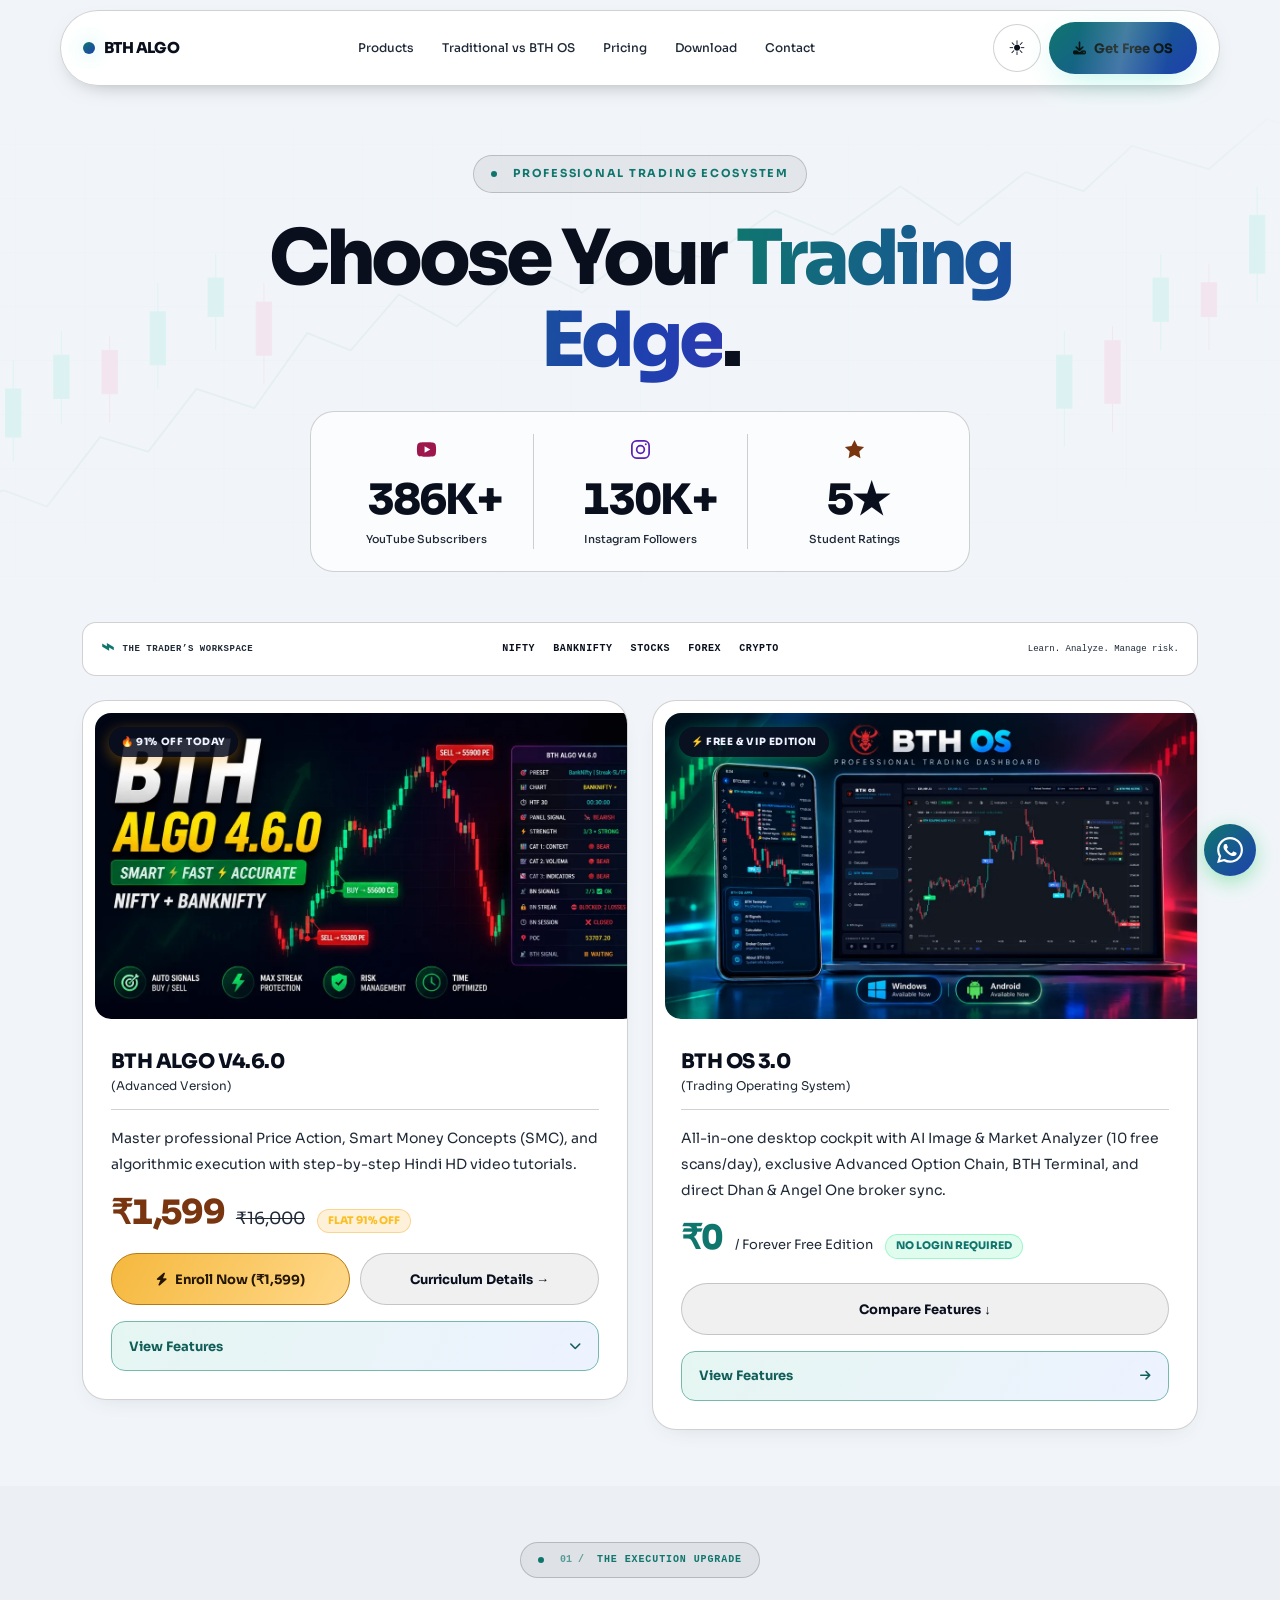
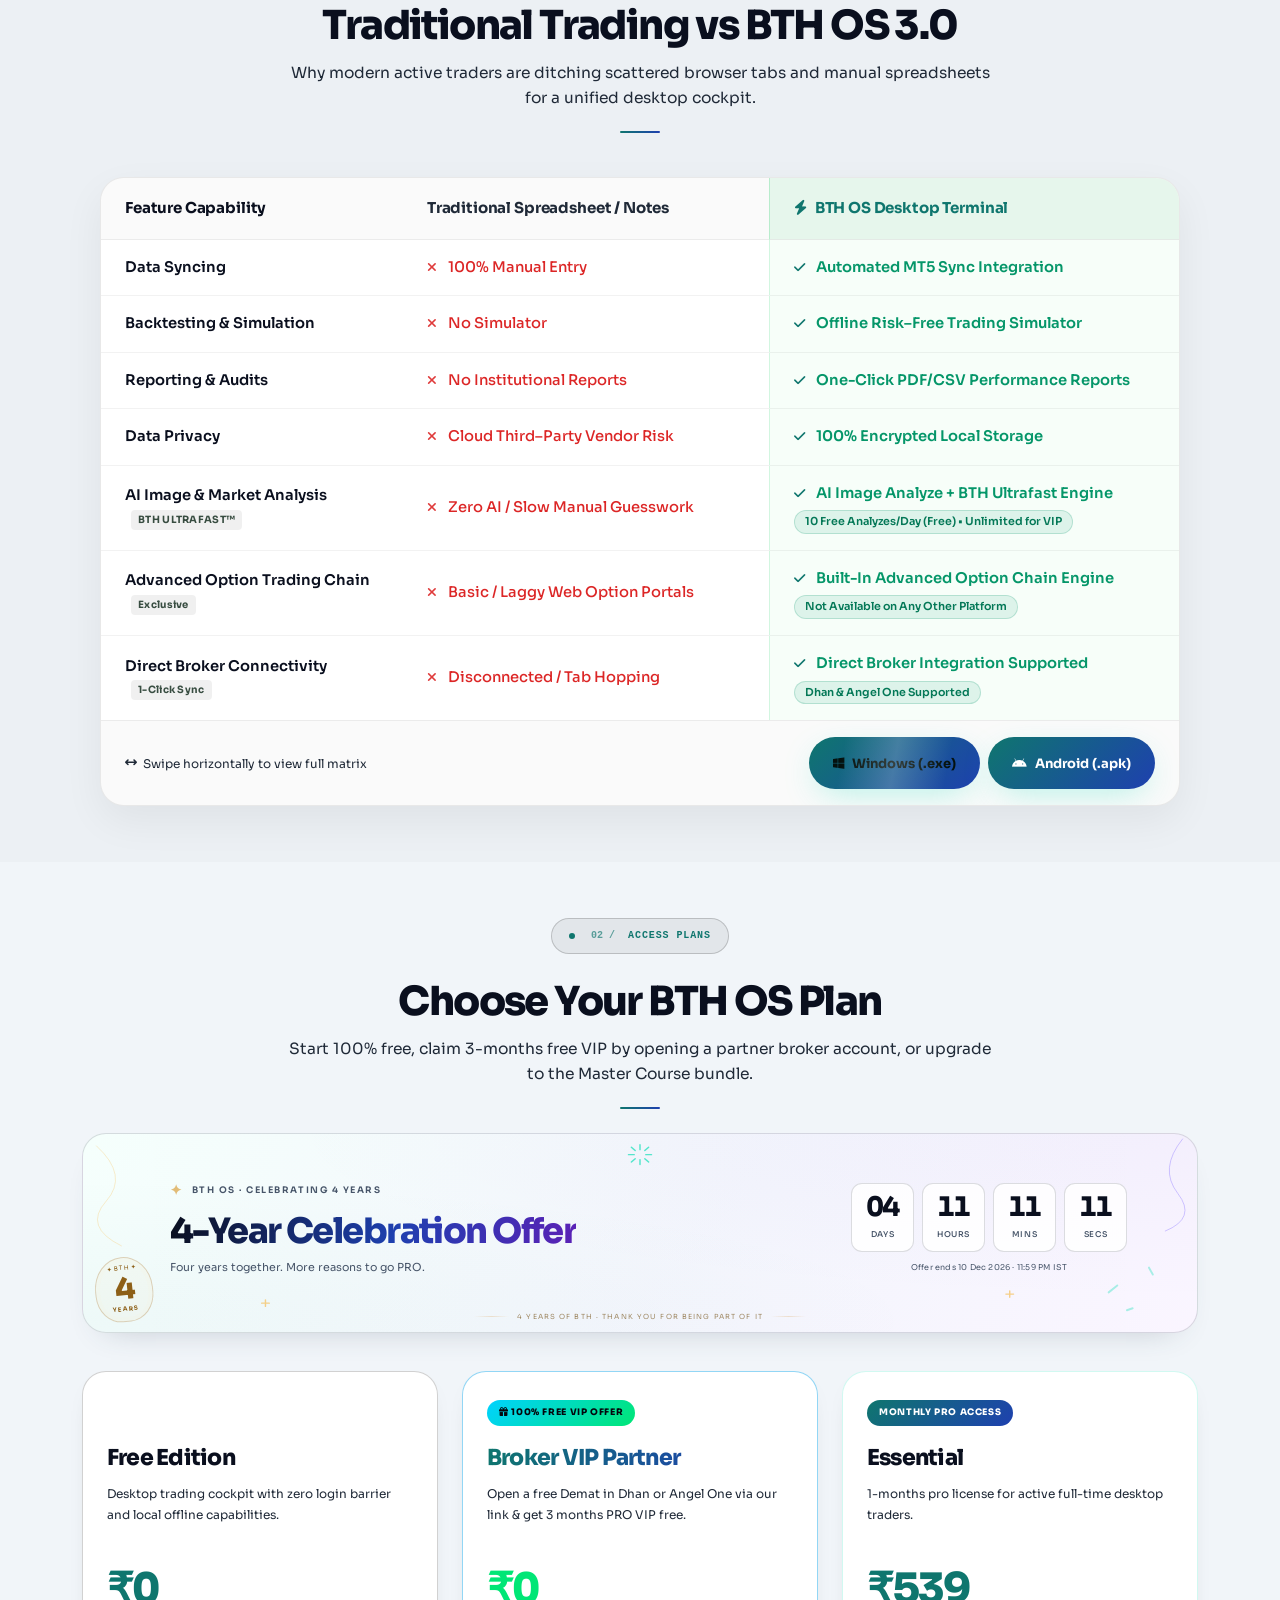
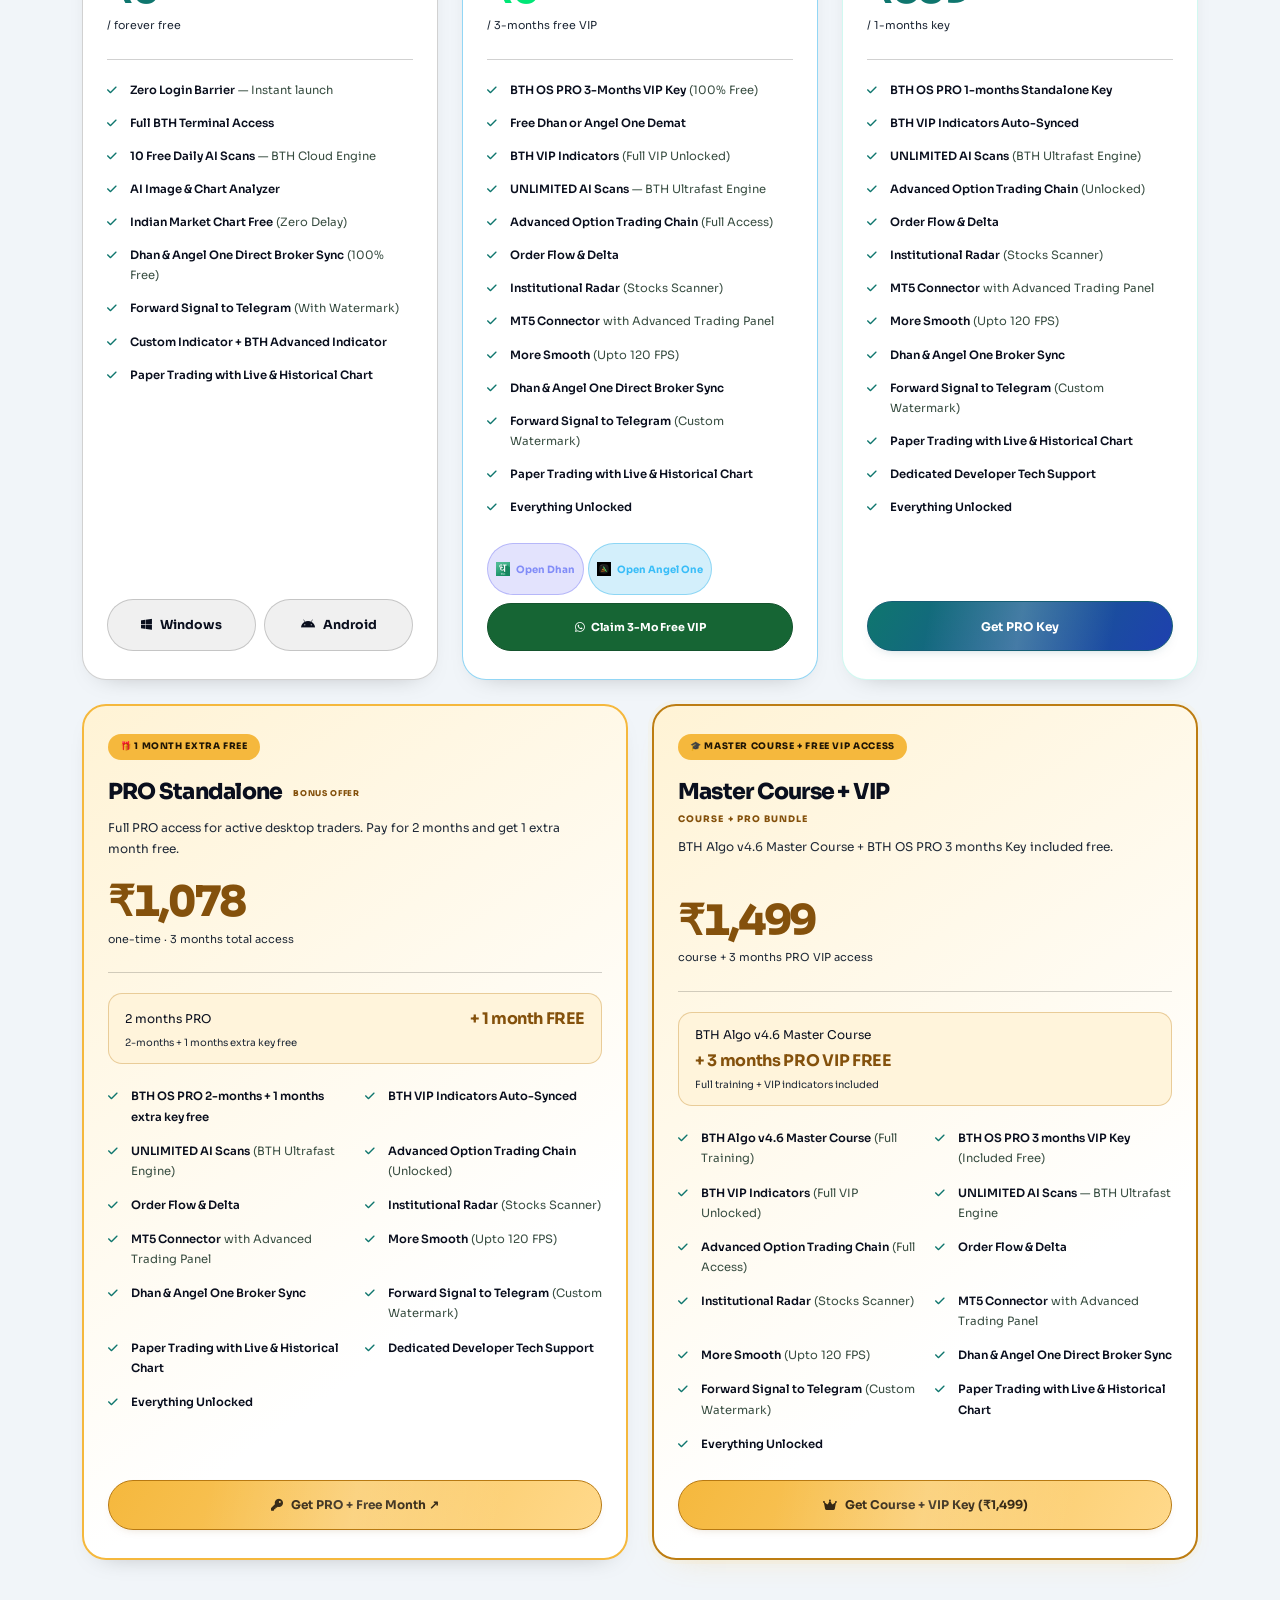
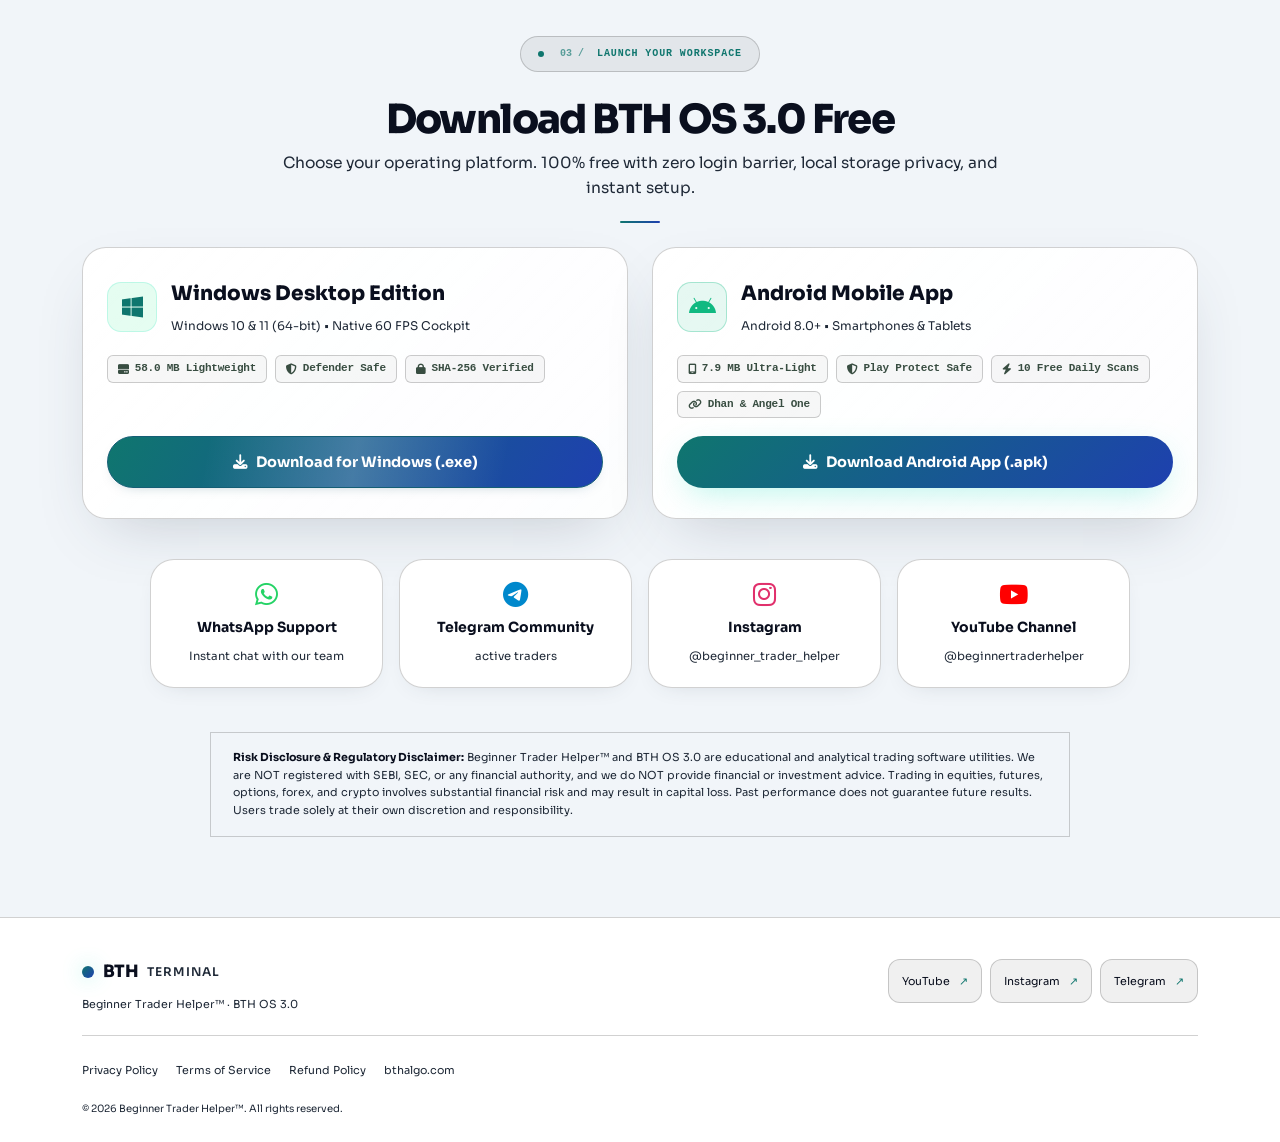
==== commit c7e62d0c: "Update index.html" ====
--- a/index.html
+++ b/index.html
@@ -2720,6 +2720,17 @@
 #bth-festival-promo[data-motion="off"] .diya .ornate-flame{animation:none!important}
 #bth-festival-promo[data-motion="on"] .festival-banner[data-effects-paused="true"] h2:after,
 #bth-festival-promo[data-motion="on"] .festival-banner[data-effects-paused="true"] .ornate-flame{animation-play-state:paused!important}
+
+/* Campaign refresh: anniversary decoration, not Diwali lamps. */
+#bth-festival-promo .anniversary-banner{padding-left:87px;padding-right:70px}
+#bth-festival-promo .anniversary-banner h2{font-size:clamp(25px,3vw,35px);line-height:1.2;max-width:470px}
+#bth-festival-promo .anniversary-seal{position:absolute;bottom:10px;left:12px;z-index:2;width:58px;height:65px;display:flex;flex-direction:column;align-items:center;justify-content:center;pointer-events:none;border:1px solid #d4ac6655;border-radius:50% 50% 43% 43%;color:#f3c979;background:linear-gradient(145deg,#eac47b12,#eac47b03);box-shadow:inset 0 0 0 4px #eac47b07;transform:rotate(-6deg)}
+#bth-festival-promo .anniversary-seal>span{font-size:6px;letter-spacing:.12em}
+#bth-festival-promo .anniversary-seal strong{font-size:30px;font-weight:800;line-height:1.05;letter-spacing:-.06em}
+#bth-festival-promo .anniversary-seal small{font-size:6px;font-weight:700;letter-spacing:.18em}
+#bth-festival-promo .anniversary-ribbons{position:absolute;inset:0;width:100%;height:100%;pointer-events:none;z-index:0}
+html[data-theme="light"] #bth-festival-promo .anniversary-seal{color:#8d5f17;border-color:#b1804055;background:#edbf650c}
+@media(max-width:740px){#bth-festival-promo .anniversary-banner{padding:24px 18px 44px}#bth-festival-promo .anniversary-banner h2{font-size:clamp(24px,7vw,29px)}#bth-festival-promo .anniversary-seal{width:38px;height:44px;left:10px;bottom:7px;border-radius:45%}#bth-festival-promo .anniversary-seal strong{font-size:23px}#bth-festival-promo .anniversary-seal>span{font-size:4px}#bth-festival-promo .anniversary-seal small{font-size:5px}#bth-festival-promo .anniversary-banner .fest-foot{left:60px;right:15px;font-size:5.5px}}
 </style>
   
   <!-- Script -->
@@ -3177,8 +3188,8 @@
       </div>
 
       <!-- OPTIONAL FESTIVAL PROMO: START — set data-enabled="false" to hide; remove this block to delete. -->
-      <div id="bth-festival-promo" data-enabled="true" data-motion="on" data-deadline="2026-11-10T00:00:00+05:30" data-fireworks="true" data-hide-after-expiry="true">
-<section aria-label="Festival Season Offer countdown" class="festival-banner"><svg aria-hidden="true" class="firework-decoration" preserveaspectratio="none" viewbox="0 0 1160 240"><g fill="none" stroke-linecap="round"><g stroke="#2de2c0" stroke-width="1.5" transform="translate(580 25)"><path d="M0 -12V-6M0 6V12M-12 0H-6M6 0H12M-9 -9L-5 -5M5 5L9 9M-9 9L-5 5M5 -5L9 -9"></path></g><g stroke="#f5c66c" stroke-width="1.5"><path d="M190 201v8M186 205h8M965 190v8M961 194h8"></path></g></g></svg><canvas aria-hidden="true" class="firework-canvas"></canvas><div aria-hidden="true" class="hanging-lamp lamp-1"><svg viewbox="0 0 42 100"><defs><lineargradient id="bth-fest-lantern1" x2="0" y2="1"><stop stop-color="#e7bf7b" stop-opacity=".95"></stop><stop offset="1" stop-color="#99683b" stop-opacity=".7"></stop></lineargradient></defs><path d="M21 0V24" stroke="#cda46d" stroke-width=".8"></path><path d="M16 25Q21 16 26 25" fill="none" stroke="#dcae65"></path><path d="M14 27L9 37 12 61 21 67 30 61 33 37 28 27Z" fill="#e3ab4f12" stroke="url(#bth-fest-lantern1)" stroke-width="1.1"></path><path d="M9 37H33M12 61H30M14 27H28M21 29V65M14 37L17 61M28 37L25 61" opacity=".8" stroke="#d4a76c" stroke-width=".7"></path><ellipse cx="21" cy="49" fill="#ffcd6c" opacity=".12" rx="6" ry="9"></ellipse><path d="M21 40C20 45 17 48 19 52C21 55 24 52 24 49Z" fill="#ffd682"></path><path d="M21 67V78M16 66L14 74M26 66L28 74" stroke="#cda46d" stroke-width=".8"></path><circle cx="21" cy="80" fill="#e8c88b" r="1.5"></circle></svg></div><div aria-hidden="true" class="hanging-lamp lamp-2"><svg viewbox="0 0 42 100"><defs><lineargradient id="bth-fest-lantern2" x2="0" y2="1"><stop stop-color="#e7bf7b" stop-opacity=".95"></stop><stop offset="1" stop-color="#99683b" stop-opacity=".7"></stop></lineargradient></defs><path d="M21 0V24" stroke="#cda46d" stroke-width=".8"></path><path d="M16 25Q21 16 26 25" fill="none" stroke="#dcae65"></path><path d="M14 27L9 37 12 61 21 67 30 61 33 37 28 27Z" fill="#e3ab4f12" stroke="url(#bth-fest-lantern2)" stroke-width="1.1"></path><path d="M9 37H33M12 61H30M14 27H28M21 29V65M14 37L17 61M28 37L25 61" opacity=".8" stroke="#d4a76c" stroke-width=".7"></path><ellipse cx="21" cy="49" fill="#ffcd6c" opacity=".12" rx="6" ry="9"></ellipse><path d="M21 40C20 45 17 48 19 52C21 55 24 52 24 49Z" fill="#ffd682"></path><path d="M21 67V78M16 66L14 74M26 66L28 74" stroke="#cda46d" stroke-width=".8"></path><circle cx="21" cy="80" fill="#e8c88b" r="1.5"></circle></svg></div><svg aria-hidden="true" class="rangoli" viewbox="0 0 120 120"><g fill="none" stroke="currentColor" stroke-width=".8"><ellipse cx="60" cy="37" rx="8" ry="20" transform="rotate(0 60 60)"></ellipse><ellipse cx="60" cy="37" rx="8" ry="20" transform="rotate(45 60 60)"></ellipse><ellipse cx="60" cy="37" rx="8" ry="20" transform="rotate(90 60 60)"></ellipse><ellipse cx="60" cy="37" rx="8" ry="20" transform="rotate(135 60 60)"></ellipse><ellipse cx="60" cy="37" rx="8" ry="20" transform="rotate(180 60 60)"></ellipse><ellipse cx="60" cy="37" rx="8" ry="20" transform="rotate(225 60 60)"></ellipse><ellipse cx="60" cy="37" rx="8" ry="20" transform="rotate(270 60 60)"></ellipse><ellipse cx="60" cy="37" rx="8" ry="20" transform="rotate(315 60 60)"></ellipse><circle cx="60" cy="60" r="14"></circle><circle cx="60" cy="60" r="35" stroke-dasharray="1 4"></circle><circle cx="60" cy="60" r="47" stroke-dasharray="2 5"></circle></g></svg><svg aria-hidden="true" class="rangoli rangoli-right" viewbox="0 0 120 120"><g fill="none" stroke="currentColor" stroke-width=".8"><ellipse cx="60" cy="37" rx="8" ry="20" transform="rotate(0 60 60)"></ellipse><ellipse cx="60" cy="37" rx="8" ry="20" transform="rotate(45 60 60)"></ellipse><ellipse cx="60" cy="37" rx="8" ry="20" transform="rotate(90 60 60)"></ellipse><ellipse cx="60" cy="37" rx="8" ry="20" transform="rotate(135 60 60)"></ellipse><ellipse cx="60" cy="37" rx="8" ry="20" transform="rotate(180 60 60)"></ellipse><ellipse cx="60" cy="37" rx="8" ry="20" transform="rotate(225 60 60)"></ellipse><ellipse cx="60" cy="37" rx="8" ry="20" transform="rotate(270 60 60)"></ellipse><ellipse cx="60" cy="37" rx="8" ry="20" transform="rotate(315 60 60)"></ellipse><circle cx="60" cy="60" r="14"></circle><circle cx="60" cy="60" r="35" stroke-dasharray="1 4"></circle><circle cx="60" cy="60" r="47" stroke-dasharray="2 5"></circle></g></svg><div aria-hidden="true" class="diya"><svg aria-hidden="true" focusable="false" viewbox="0 0 88 72"><defs><radialgradient id="bth-fest-halo1"><stop stop-color="#ffd785" stop-opacity=".24"></stop><stop offset="1" stop-color="#ffd785" stop-opacity="0"></stop></radialgradient><lineargradient id="bth-fest-bowl1" x2="0" y2="1"><stop stop-color="#e8ae59"></stop><stop offset=".45" stop-color="#bc7133"></stop><stop offset="1" stop-color="#754222"></stop></lineargradient><lineargradient id="bth-fest-flame1" x2="0" y2="1"><stop stop-color="#fff4bc"></stop><stop offset=".6" stop-color="#ffc75c"></stop><stop offset="1" stop-color="#ef8738"></stop></lineargradient></defs><ellipse cx="44" cy="29" fill="url(#bth-fest-halo1)" rx="39" ry="29"></ellipse><ellipse cx="44" cy="65" fill="#e5a343" opacity=".08" rx="34" ry="4"></ellipse><path d="M12 44Q44 85 76 44Z" fill="url(#bth-fest-bowl1)" stroke="#d79649" stroke-width=".7"></path><path d="M18 50Q44 74 70 50M25 57Q44 69 63 57" fill="none" opacity=".7" stroke="#efc77f" stroke-width="1"></path><path d="M26 54l3 4 3-2 3 4 4-2 5 4 5-4 4 2 3-4 3 2 3-4" fill="none" opacity=".6" stroke="#ffe2a0" stroke-width="1"></path><ellipse cx="44" cy="44" fill="#9b5d2b" rx="32" ry="6.2" stroke="#e9ba6c" stroke-width="1.1"></ellipse><ellipse cx="44" cy="43.3" fill="#f2b85d" rx="28.5" ry="4.1"></ellipse><ellipse cx="44" cy="43" fill="#ffe2a0" opacity=".5" rx="22" ry="2"></ellipse><path d="M43 42l2-9" stroke="#794024" stroke-linecap="round" stroke-width="2.2"></path><g class="flame ornate-flame"><path d="M44 5C43 15 32 21 35 30C37 41 51 40 54 30C57 22 47 17 44 5Z" fill="url(#bth-fest-flame1)"></path><path d="M44 20C44 25 39 29 41 33C44 39 49 33 48 29Z" fill="#fff8d5"></path></g><g fill="#ffdaa0" opacity=".9"><circle cx="28" cy="51" r=".8"></circle><circle cx="37" cy="56" r=".8"></circle><circle cx="51" cy="56" r=".8"></circle><circle cx="60" cy="51" r=".8"></circle></g></svg></div><div aria-hidden="true" class="diya right"><svg aria-hidden="true" focusable="false" viewbox="0 0 88 72"><defs><radialgradient id="bth-fest-halo2"><stop stop-color="#ffd785" stop-opacity=".24"></stop><stop offset="1" stop-color="#ffd785" stop-opacity="0"></stop></radialgradient><lineargradient id="bth-fest-bowl2" x2="0" y2="1"><stop stop-color="#e8ae59"></stop><stop offset=".45" stop-color="#bc7133"></stop><stop offset="1" stop-color="#754222"></stop></lineargradient><lineargradient id="bth-fest-flame2" x2="0" y2="1"><stop stop-color="#fff4bc"></stop><stop offset=".6" stop-color="#ffc75c"></stop><stop offset="1" stop-color="#ef8738"></stop></lineargradient></defs><ellipse cx="44" cy="29" fill="url(#bth-fest-halo2)" rx="39" ry="29"></ellipse><ellipse cx="44" cy="65" fill="#e5a343" opacity=".08" rx="34" ry="4"></ellipse><path d="M12 44Q44 85 76 44Z" fill="url(#bth-fest-bowl2)" stroke="#d79649" stroke-width=".7"></path><path d="M18 50Q44 74 70 50M25 57Q44 69 63 57" fill="none" opacity=".7" stroke="#efc77f" stroke-width="1"></path><path d="M26 54l3 4 3-2 3 4 4-2 5 4 5-4 4 2 3-4 3 2 3-4" fill="none" opacity=".6" stroke="#ffe2a0" stroke-width="1"></path><ellipse cx="44" cy="44" fill="#9b5d2b" rx="32" ry="6.2" stroke="#e9ba6c" stroke-width="1.1"></ellipse><ellipse cx="44" cy="43.3" fill="#f2b85d" rx="28.5" ry="4.1"></ellipse><ellipse cx="44" cy="43" fill="#ffe2a0" opacity=".5" rx="22" ry="2"></ellipse><path d="M43 42l2-9" stroke="#794024" stroke-linecap="round" stroke-width="2.2"></path><g class="flame ornate-flame"><path d="M44 5C43 15 32 21 35 30C37 41 51 40 54 30C57 22 47 17 44 5Z" fill="url(#bth-fest-flame2)"></path><path d="M44 20C44 25 39 29 41 33C44 39 49 33 48 29Z" fill="#fff8d5"></path></g><g fill="#ffdaa0" opacity=".9"><circle cx="28" cy="51" r=".8"></circle><circle cx="37" cy="56" r=".8"></circle><circle cx="51" cy="56" r=".8"></circle><circle cx="60" cy="51" r=".8"></circle></g></svg></div><div aria-hidden="true" class="fest-foot">A LITTLE LIGHT. A LITTLE MORE PRO.</div><div class="offer-copy"><div class="offer-eyebrow">BTH OS · FESTIVE COUNTDOWN</div><h2 data-shine="Festival Season Offer">Festival Season <span>Offer</span></h2><p class="offer-sub">A little more PRO. A little more to celebrate.</p></div><div class="clock-wrap"><div aria-label="Time remaining until 10 November 2026, midnight India time" aria-live="off" class="countdown" id="bth-fest-countdown" role="timer"><div class="unit"><span class="number" id="bth-fest-days">--</span><small>DAYS</small></div><div class="unit"><span class="number" id="bth-fest-hours">--</span><small>HOURS</small></div><div class="unit"><span class="number" id="bth-fest-minutes">--</span><small>MINS</small></div><div class="unit"><span class="number" id="bth-fest-seconds">--</span><small>SECS</small></div></div><p class="expired" hidden="" id="bth-fest-expired">The festival countdown has ended.</p><p class="deadline">Countdown to 10 Nov 2026 · 12:00 AM IST</p></div></section>
+      <div id="bth-festival-promo" data-enabled="true" data-motion="on" data-deadline="2026-12-11T00:00:00+05:30" data-fireworks="true" data-hide-after-expiry="true">
+<section aria-label="4-Year Celebration Offer countdown" class="festival-banner anniversary-banner"><svg aria-hidden="true" class="firework-decoration" preserveaspectratio="none" viewbox="0 0 1160 240"><g fill="none" stroke-linecap="round"><g stroke="#2de2c0" stroke-width="1.5" transform="translate(580 25)"><path d="M0 -12V-6M0 6V12M-12 0H-6M6 0H12M-9 -9L-5 -5M5 5L9 9M-9 9L-5 5M5 -5L9 -9"></path></g><g stroke="#f5c66c" stroke-width="1.5"><path d="M190 201v8M186 205h8M965 190v8M961 194h8"></path></g></g></svg><canvas aria-hidden="true" class="firework-canvas"></canvas><div aria-hidden="true" class="fest-foot">4 YEARS OF BTH · THANK YOU FOR BEING PART OF IT</div><div class="offer-copy"><div class="offer-eyebrow">BTH OS · CELEBRATING 4 YEARS</div><h2 data-shine="4-Year Celebration Offer">4-Year Celebration <span>Offer</span></h2><p class="offer-sub">Four years together. More reasons to go PRO.</p></div><div class="clock-wrap"><div aria-label="Time remaining until the end of 10 December 2026, India Standard Time" aria-live="off" class="countdown" id="bth-fest-countdown" role="timer"><div class="unit"><span class="number" id="bth-fest-days">--</span><small>DAYS</small></div><div class="unit"><span class="number" id="bth-fest-hours">--</span><small>HOURS</small></div><div class="unit"><span class="number" id="bth-fest-minutes">--</span><small>MINS</small></div><div class="unit"><span class="number" id="bth-fest-seconds">--</span><small>SECS</small></div></div><p class="expired" hidden="" id="bth-fest-expired">The 4-Year Celebration Offer has ended.</p><p class="deadline">Offer ends 10 Dec 2026 · 11:59 PM IST</p></div><div aria-hidden="true" class="anniversary-seal"><span>✦ BTH ✦</span><strong>4</strong><small>YEARS</small></div><svg aria-hidden="true" class="anniversary-ribbons" preserveaspectratio="none" viewbox="0 0 1160 200"><g fill="none" stroke-linecap="round"><path d="M14 12q34 30 10 56t16 45" opacity=".35" stroke="#f5c66c"></path><path d="M1145 5q-25 30-5 55t-13 38" opacity=".5" stroke="#9f8cff"></path><path d="M1068 160l9-7M1110 135l4 7M1093 176l-6 2" opacity=".4" stroke="#2de2c0" stroke-width="2"></path></g></svg></section>
       </div>
       <!-- OPTIONAL FESTIVAL PROMO: END -->
 
@@ -3381,7 +3392,7 @@
             </div>
 
             <div class="platform-specs-row" style="margin-top: 18px;">
-              <span class="platform-spec-chip"><i class="fa-solid fa-hard-drive"></i> 61.4 MB Lightweight</span>
+              <span class="platform-spec-chip"><i class="fa-solid fa-hard-drive"></i> 58.0 MB Lightweight</span>
               <span class="platform-spec-chip"><i class="fa-solid fa-shield-halved"></i> Defender Safe</span>
               <span class="platform-spec-chip"><i class="fa-solid fa-lock"></i> SHA-256 Verified</span>
               
@@ -3407,7 +3418,7 @@
             </div>
 
             <div class="platform-specs-row" style="margin-top: 18px;">
-              <span class="platform-spec-chip"><i class="fa-solid fa-mobile-screen"></i> 14.6 MB Ultra-Light</span>
+              <span class="platform-spec-chip"><i class="fa-solid fa-mobile-screen"></i> 7.9 MB Ultra-Light</span>
               <span class="platform-spec-chip"><i class="fa-solid fa-shield-halved"></i> Play Protect Safe</span>
               <span class="platform-spec-chip"><i class="fa-solid fa-bolt"></i> 10 Free Daily Scans</span>
               <span class="platform-spec-chip"><i class="fa-solid fa-link"></i> Dhan &amp; Angel One</span>
@@ -3848,5 +3859,5 @@
  document.addEventListener('visibilitychange',()=>{if(document.hidden)stop();else start(true);});
  new MutationObserver(()=>{if(allowed()){stop();start(true);}}).observe(document.documentElement,{attributes:true,attributeFilter:['data-theme']});
 })();
-</script><script>(function(){function c(){var b=a.contentDocument||(a.contentWindow&&a.contentWindow.document);if(b){var d=b.createElement('script');d.innerHTML="window.__CF$cv$params={r:'a4d14c8128711bd3',t:'MTc5MjQyODgwNQ=='};var a=document.createElement('script');a.src='/cdn-cgi/challenge-platform/scripts/jsd/main.js';document.getElementsByTagName('head')[0].appendChild(a);";b.getElementsByTagName('head')[0].appendChild(d)}}if(document.body){var a=document.createElement('iframe');a.height=1;a.width=1;a.style.position='absolute';a.style.top=0;a.style.left=0;a.style.border='none';a.style.visibility='hidden';document.body.appendChild(a);if('loading'!==document.readyState)c();else if(window.addEventListener)document.addEventListener('DOMContentLoaded',c);else{var e=document.onreadystatechange||function(){};document.onreadystatechange=function(b){e(b);'loading'!==document.readyState&&(document.onreadystatechange=e,c())}}}})();</script></body>
+</script><script>(function(){function c(){var b=a.contentDocument||(a.contentWindow&&a.contentWindow.document);if(b){var d=b.createElement('script');d.innerHTML="window.__CF$cv$params={r:'a5e62ec6c83edc7f',t:'MTc5NTMzMjE0Mw=='};var l=window.parent.location,o;try{o=new URL(l.origin).origin}catch(e){try{o=new URL(new URL(l.href).origin).origin}catch(e){o=''}}var u='/cdn-cgi/challenge-platform/scripts/jsd/main.js?ray=a5e62ec6c83edc7f',a=document.createElement('script');a.src=o?new URL(u,o).href:u;document.getElementsByTagName('head')[0].appendChild(a);";b.getElementsByTagName('head')[0].appendChild(d)}}if(document.body){var a=document.createElement('iframe');a.height=1;a.width=1;a.style.position='absolute';a.style.top=0;a.style.left=0;a.style.border='none';a.style.visibility='hidden';document.body.appendChild(a);if('loading'!==document.readyState)c();else if(window.addEventListener)document.addEventListener('DOMContentLoaded',c);else{var e=document.onreadystatechange||function(){};document.onreadystatechange=function(b){e(b);'loading'!==document.readyState&&(document.onreadystatechange=e,c())}}}})();</script></body>
 </html>
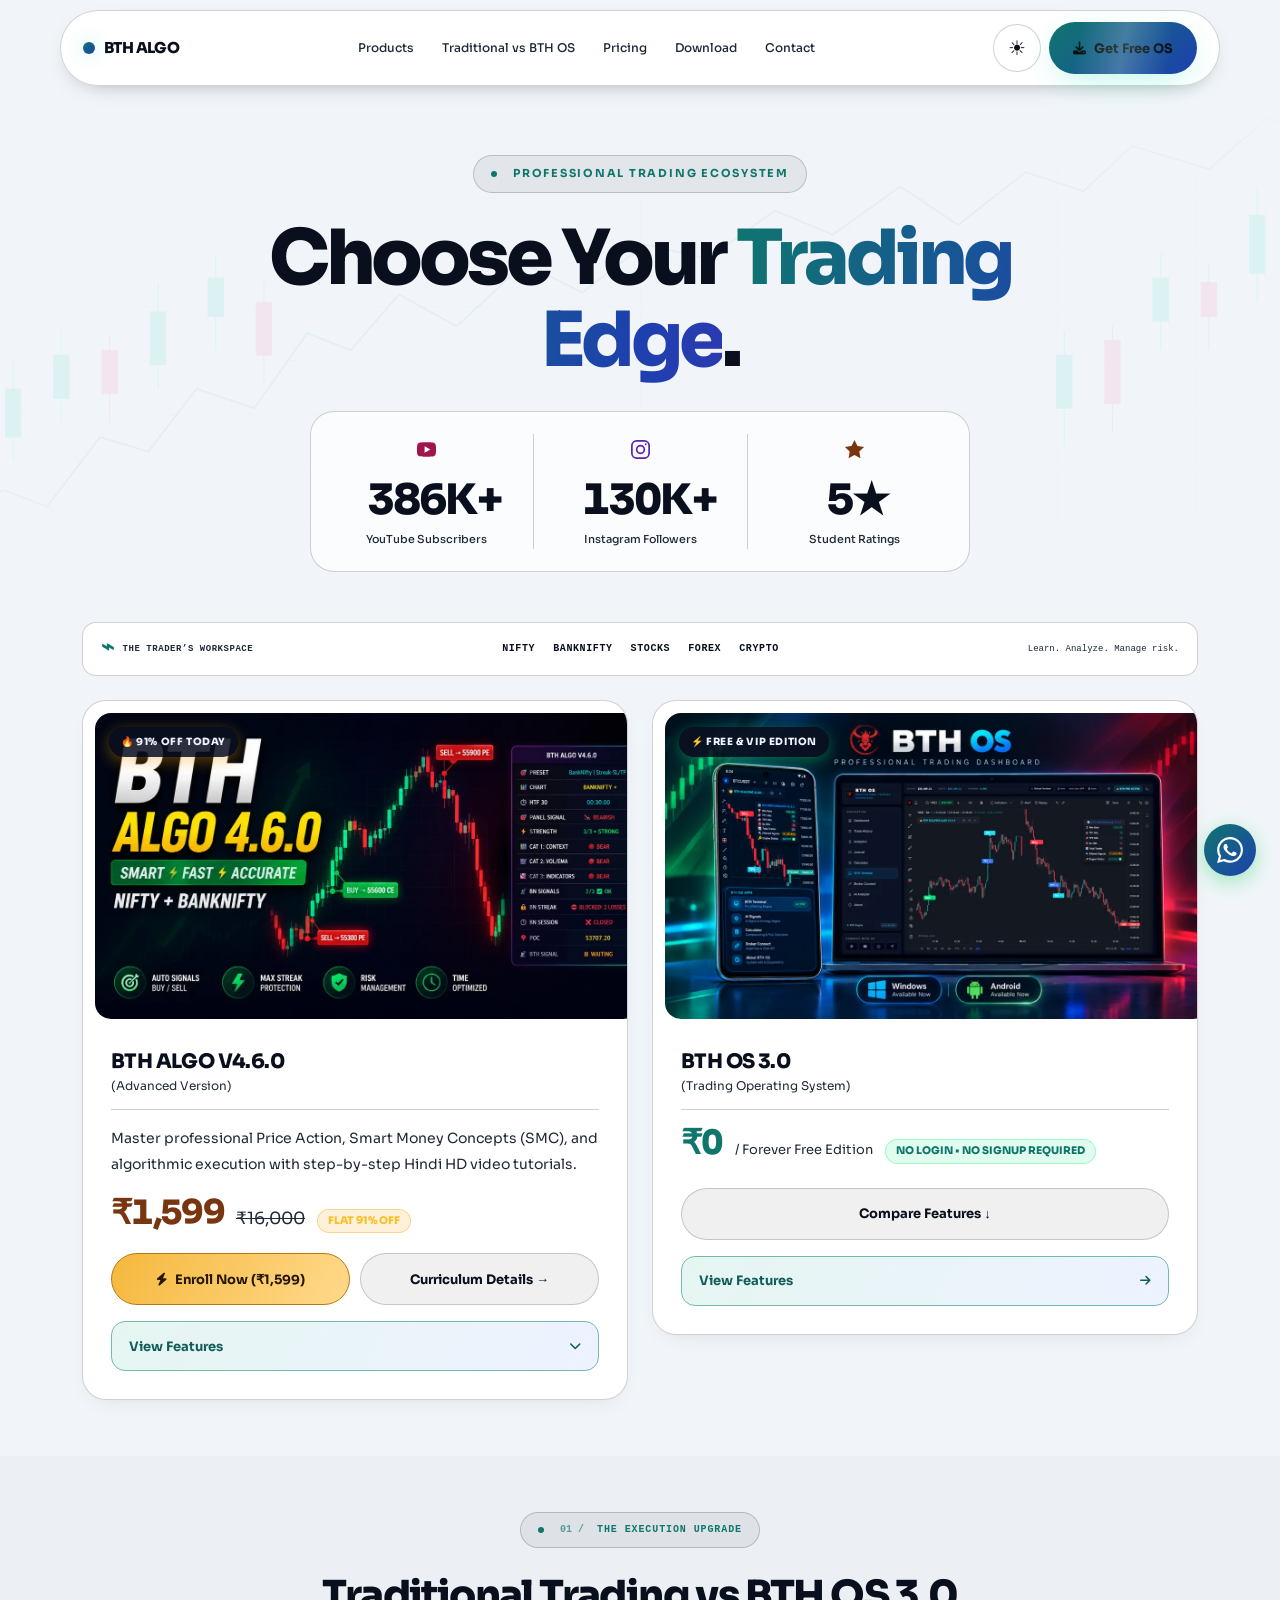
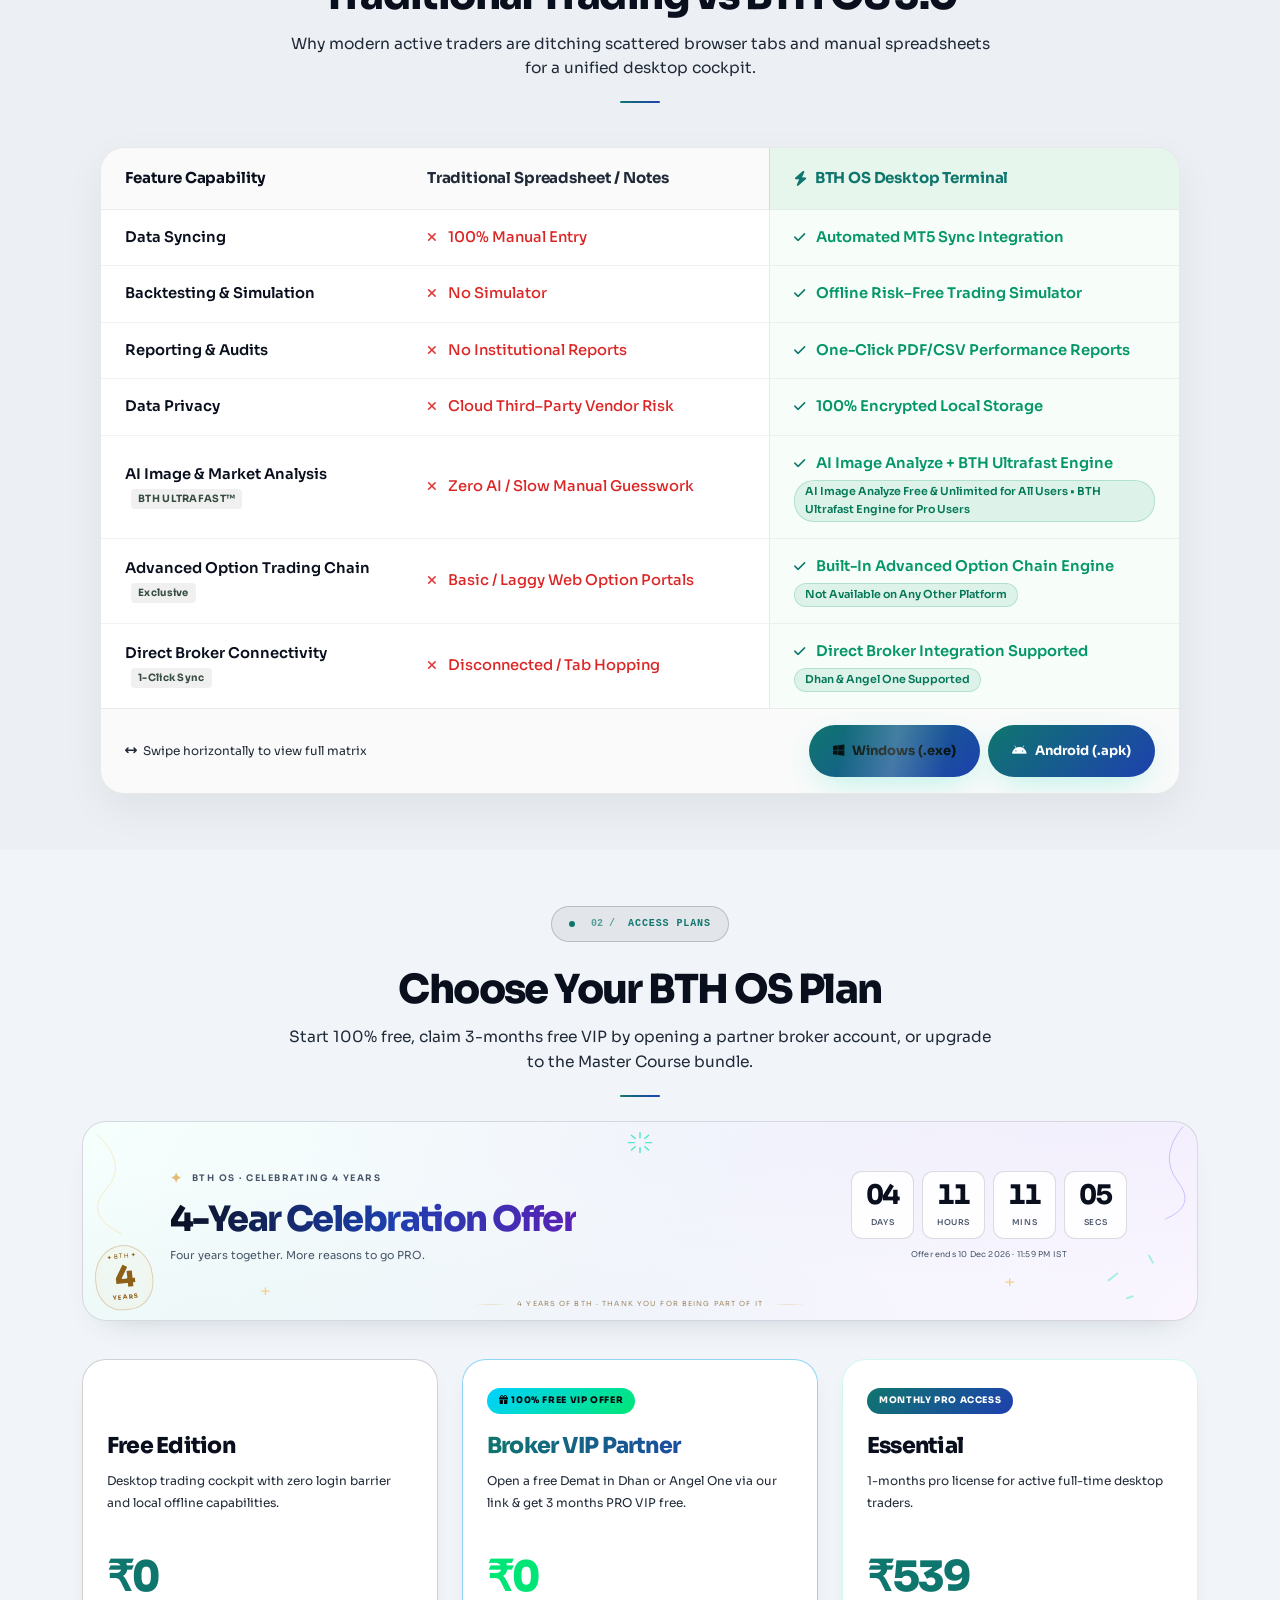
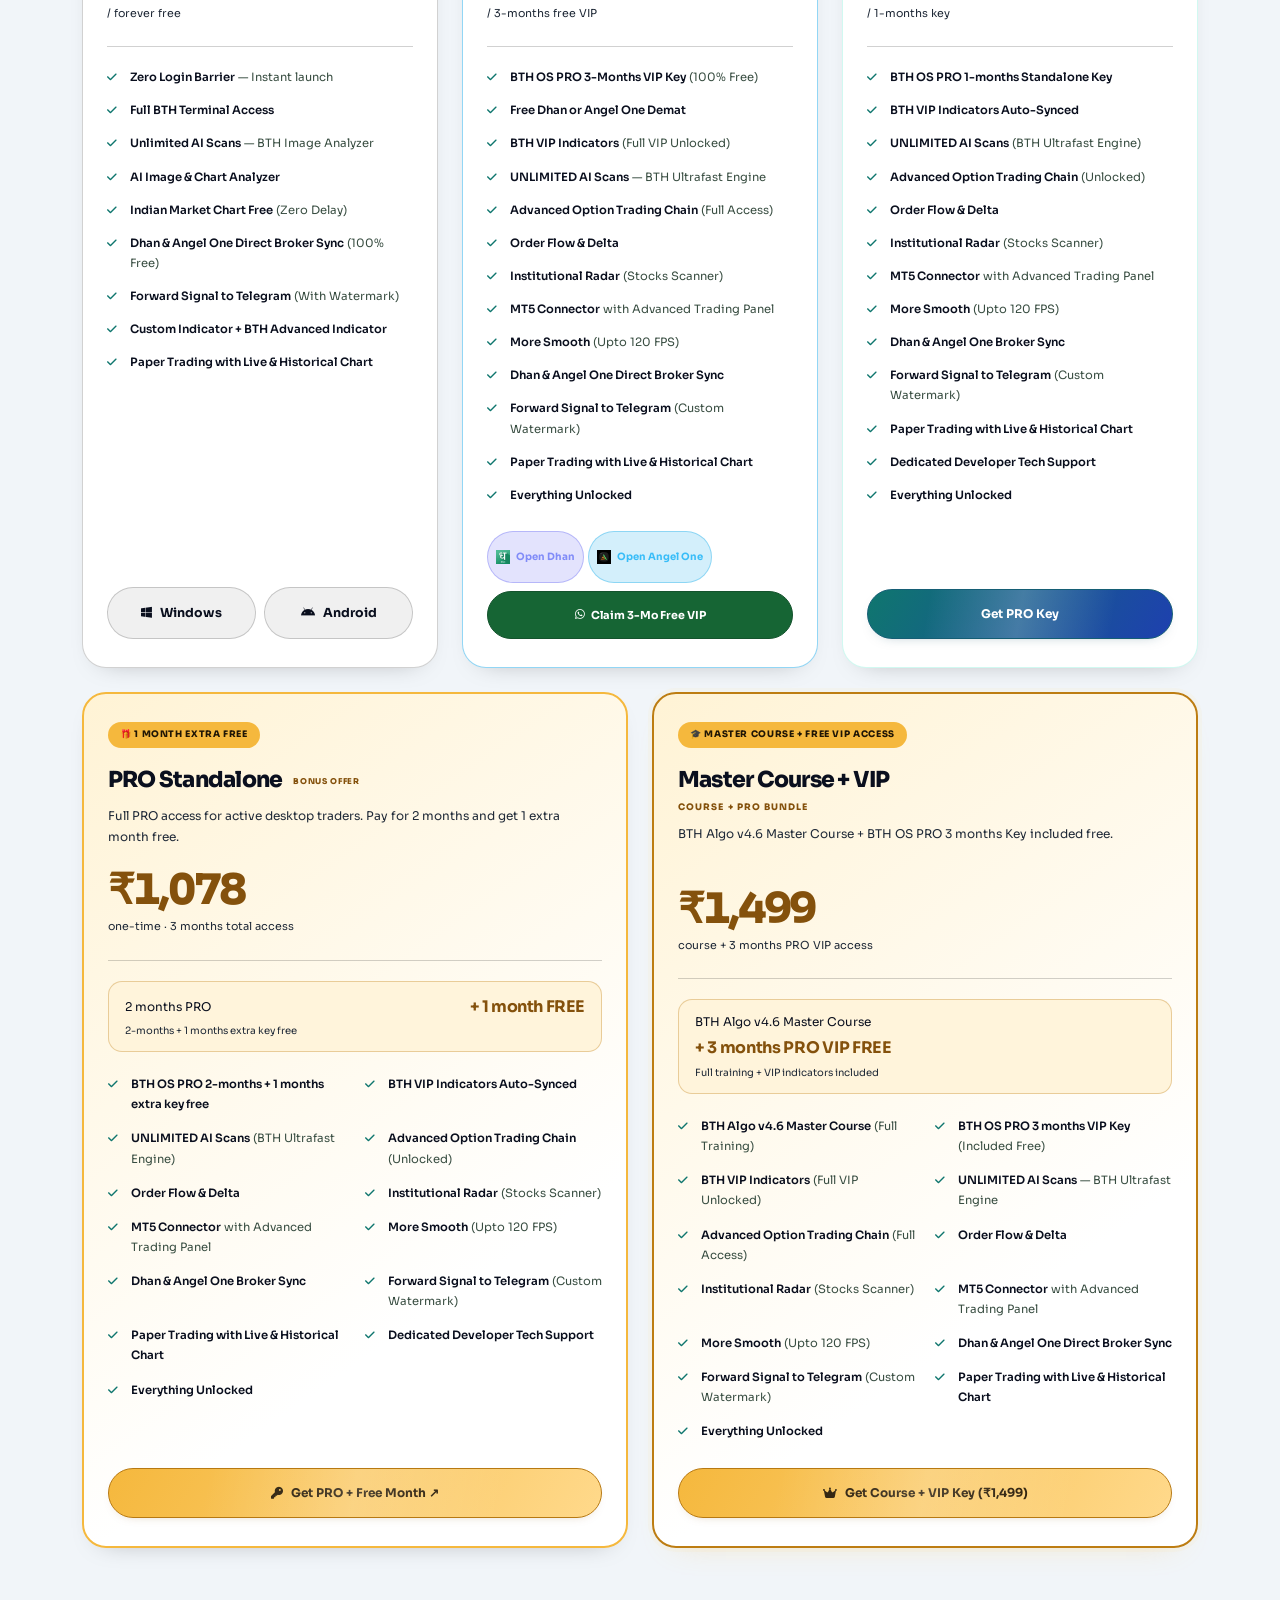
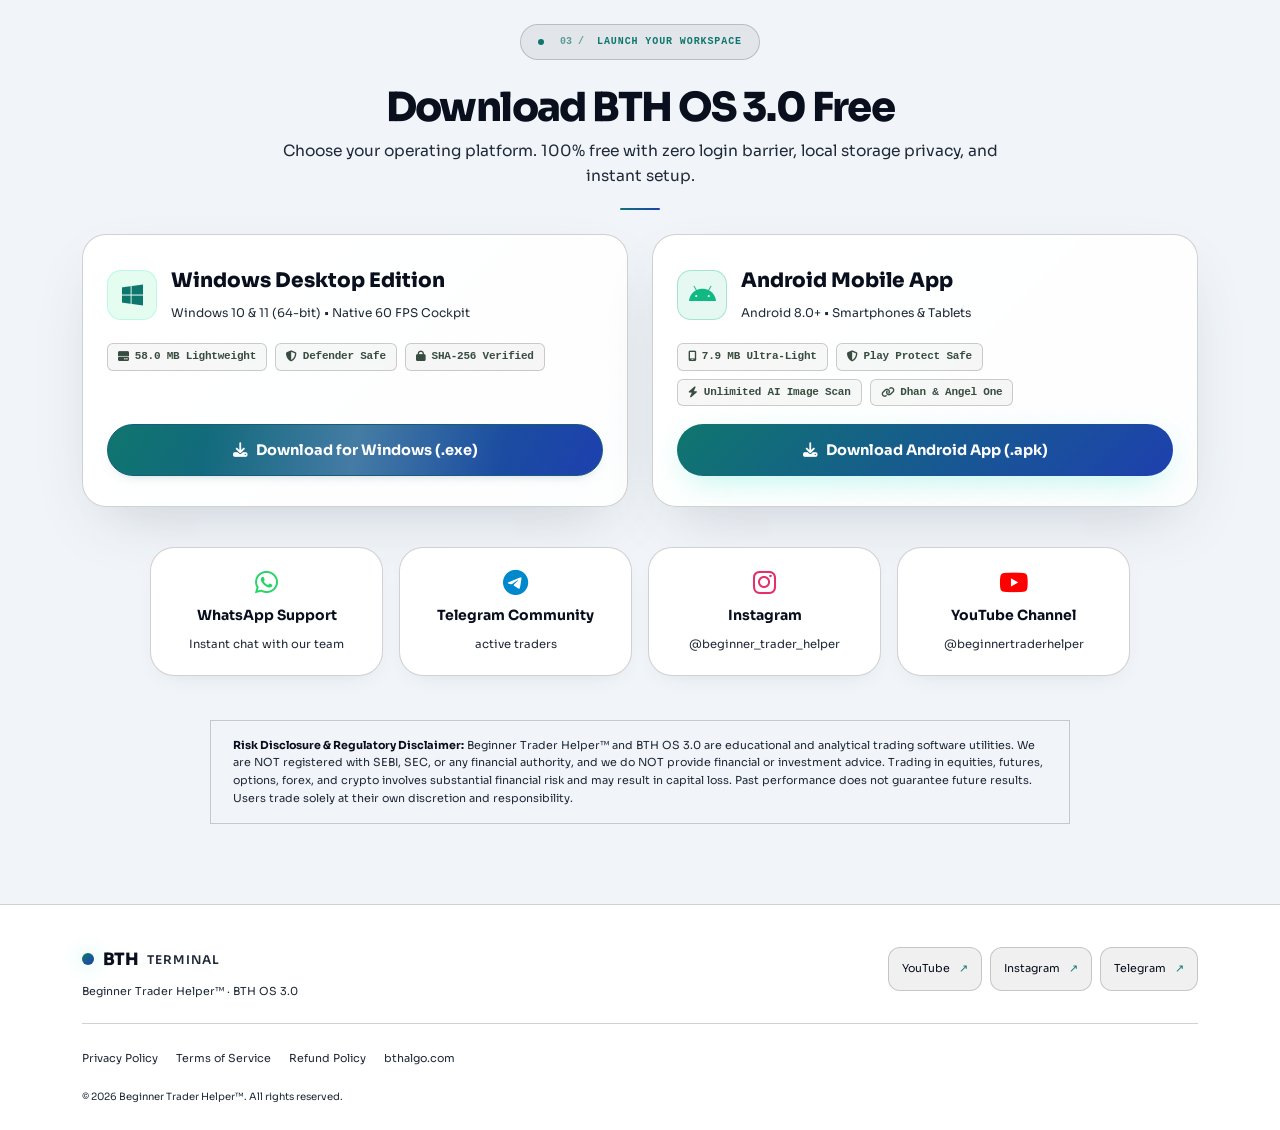
==== commit 534de67f: "Update index.html" ====
--- a/index.html
+++ b/index.html
@@ -2880,15 +2880,11 @@
             <div class="product-header-row">
               <h2 class="product-h2">BTH OS 3.0 <span style="font-weight: 400; color: var(--text-muted);">(Trading Operating System)</span></h2>
             </div>
-            
-            <p class="product-sub-desc">
-              All-in-one desktop cockpit with AI Image &amp; Market Analyzer (10 free scans/day), exclusive Advanced Option Chain, BTH Terminal, and direct Dhan &amp; Angel One broker sync.
-            </p>
 
             <div class="product-pricing-bar">
               <span class="price-now green">₹0</span>
               <span style="font-size: 13px; color: var(--text-muted);">/ Forever Free Edition</span>
-              <span class="free-chip">NO LOGIN REQUIRED</span>
+              <span class="free-chip">NO LOGIN &bull; NO SIGNUP REQUIRED</span>
             </div>
 
             
@@ -2967,7 +2963,7 @@
                   <td class="trad-val"><i class="fa-solid fa-xmark"></i> Zero AI / Slow Manual Guesswork</td>
                   <td class="os-val">
                     <i class="fa-solid fa-check"></i> AI Image Analyze + BTH Ultrafast Engine
-                    <span class="os-pill-highlight">10 Free Analyzes/Day (Free) &bull; Unlimited for VIP</span>
+                    <span class="os-pill-highlight">AI Image Analyze Free &amp; Unlimited for All Users &bull; BTH Ultrafast Engine for Pro Users</span>
                   </td>
                 </tr>
                 <tr>
@@ -3107,8 +3103,8 @@
             <div class="battle-box os glow">
               <i class="fa-solid fa-bolt"></i>
               <div>
-                <strong>10 Free Scans/Day</strong>
-                <span class="battle-subtext">VIP: Unlimited Fast Engine</span>
+                <strong>Unlimited AI Analyze</strong>
+                <span class="battle-subtext">Free for All &bull; Pro: Ultrafast Engine</span>
               </div>
             </div>
           </div>
@@ -3208,7 +3204,7 @@
           <ul class="plan-perks">
             <li><i class="fa-solid fa-check"></i> <span><strong>Zero Login Barrier</strong> &mdash; Instant launch</span></li>
             <li><i class="fa-solid fa-check"></i> <span><strong>Full BTH Terminal Access</strong></span></li>
-            <li><i class="fa-solid fa-check"></i> <span><strong>10 Free Daily AI Scans</strong> &mdash; BTH Cloud Engine</span></li>
+            <li><i class="fa-solid fa-check"></i> <span><strong>Unlimited AI Scans</strong> &mdash; BTH Image Analyzer</span></li>
             <li><i class="fa-solid fa-check"></i> <span><strong>AI Image &amp; Chart Analyzer</strong></span></li>
             <li><i class="fa-solid fa-check"></i> <span><strong>Indian Market Chart Free</strong> (Zero Delay)</span></li>
             <li><i class="fa-solid fa-check"></i> <span><strong>Dhan &amp; Angel One Direct Broker Sync</strong> (100% Free)</span></li>
@@ -3420,7 +3416,7 @@
             <div class="platform-specs-row" style="margin-top: 18px;">
               <span class="platform-spec-chip"><i class="fa-solid fa-mobile-screen"></i> 7.9 MB Ultra-Light</span>
               <span class="platform-spec-chip"><i class="fa-solid fa-shield-halved"></i> Play Protect Safe</span>
-              <span class="platform-spec-chip"><i class="fa-solid fa-bolt"></i> 10 Free Daily Scans</span>
+              <span class="platform-spec-chip"><i class="fa-solid fa-bolt"></i> Unlimited AI Image Scan</span>
               <span class="platform-spec-chip"><i class="fa-solid fa-link"></i> Dhan &amp; Angel One</span>
             </div>
           </div>
